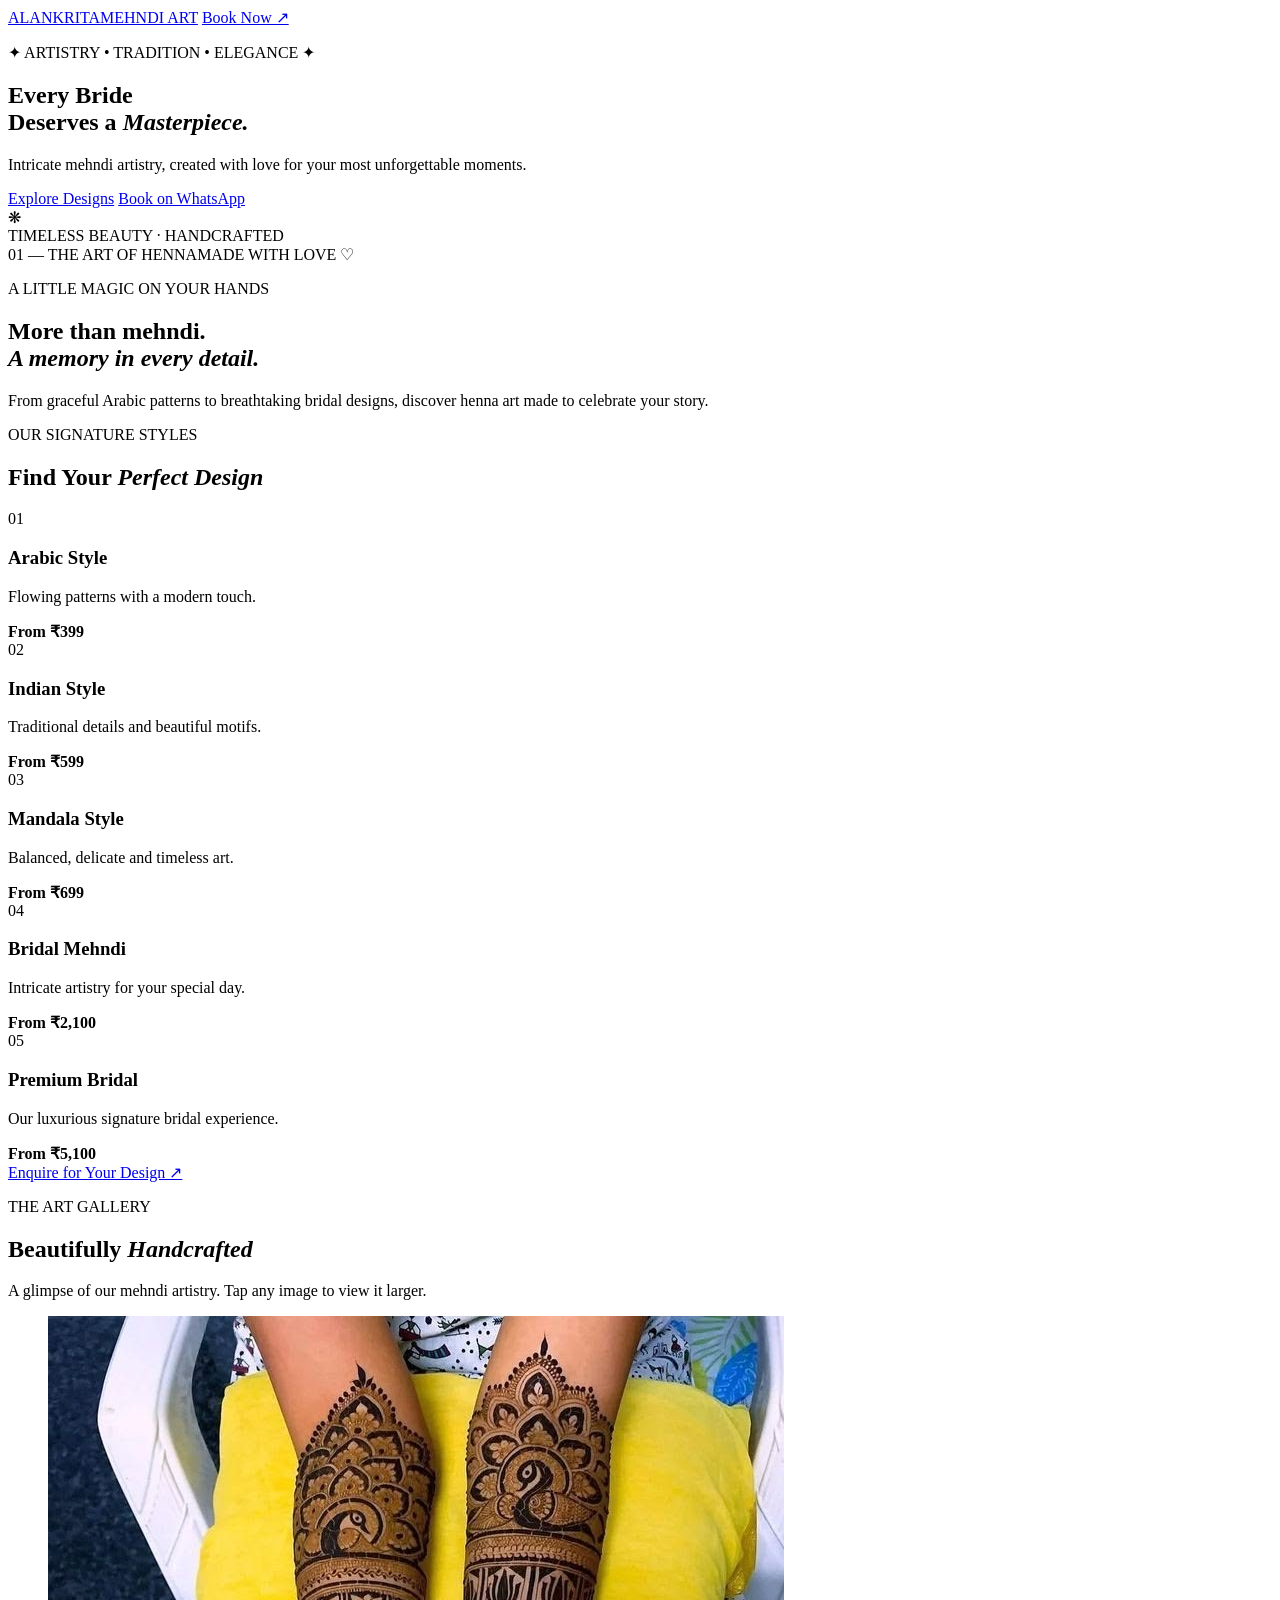
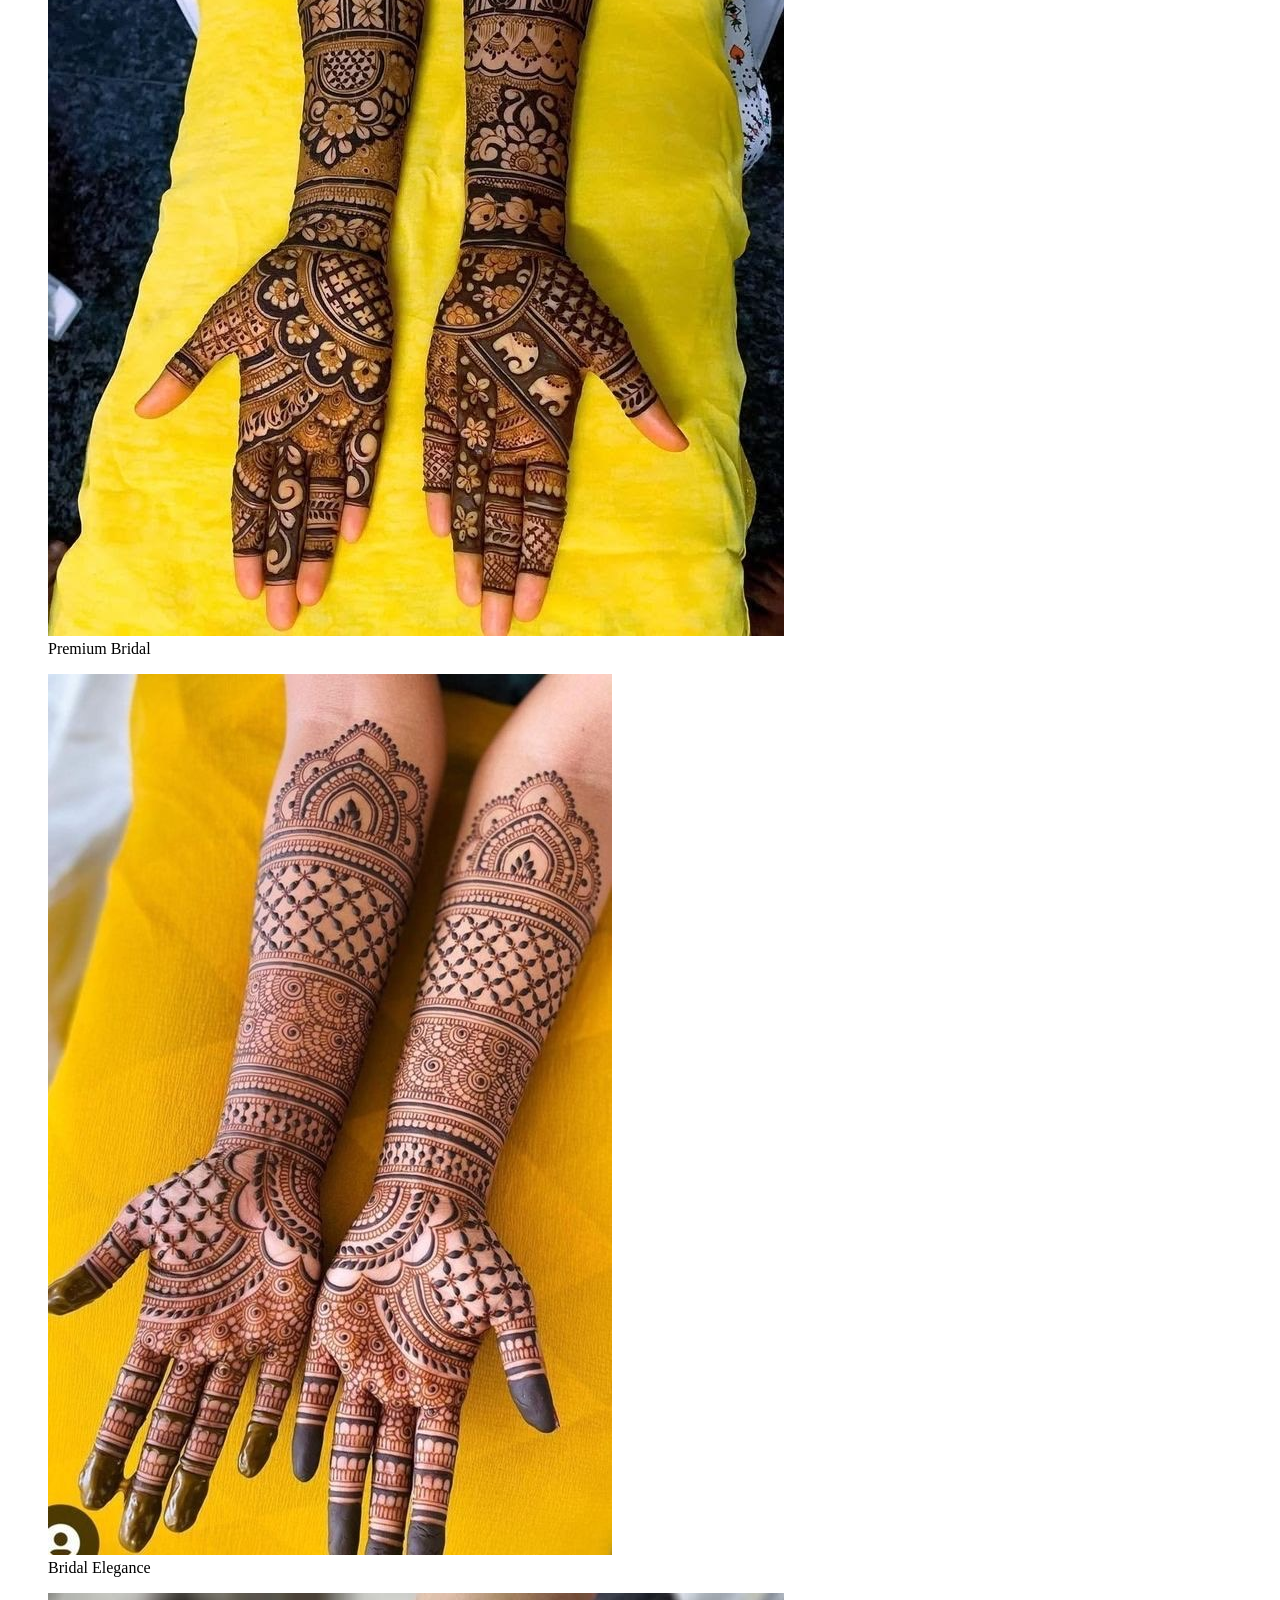
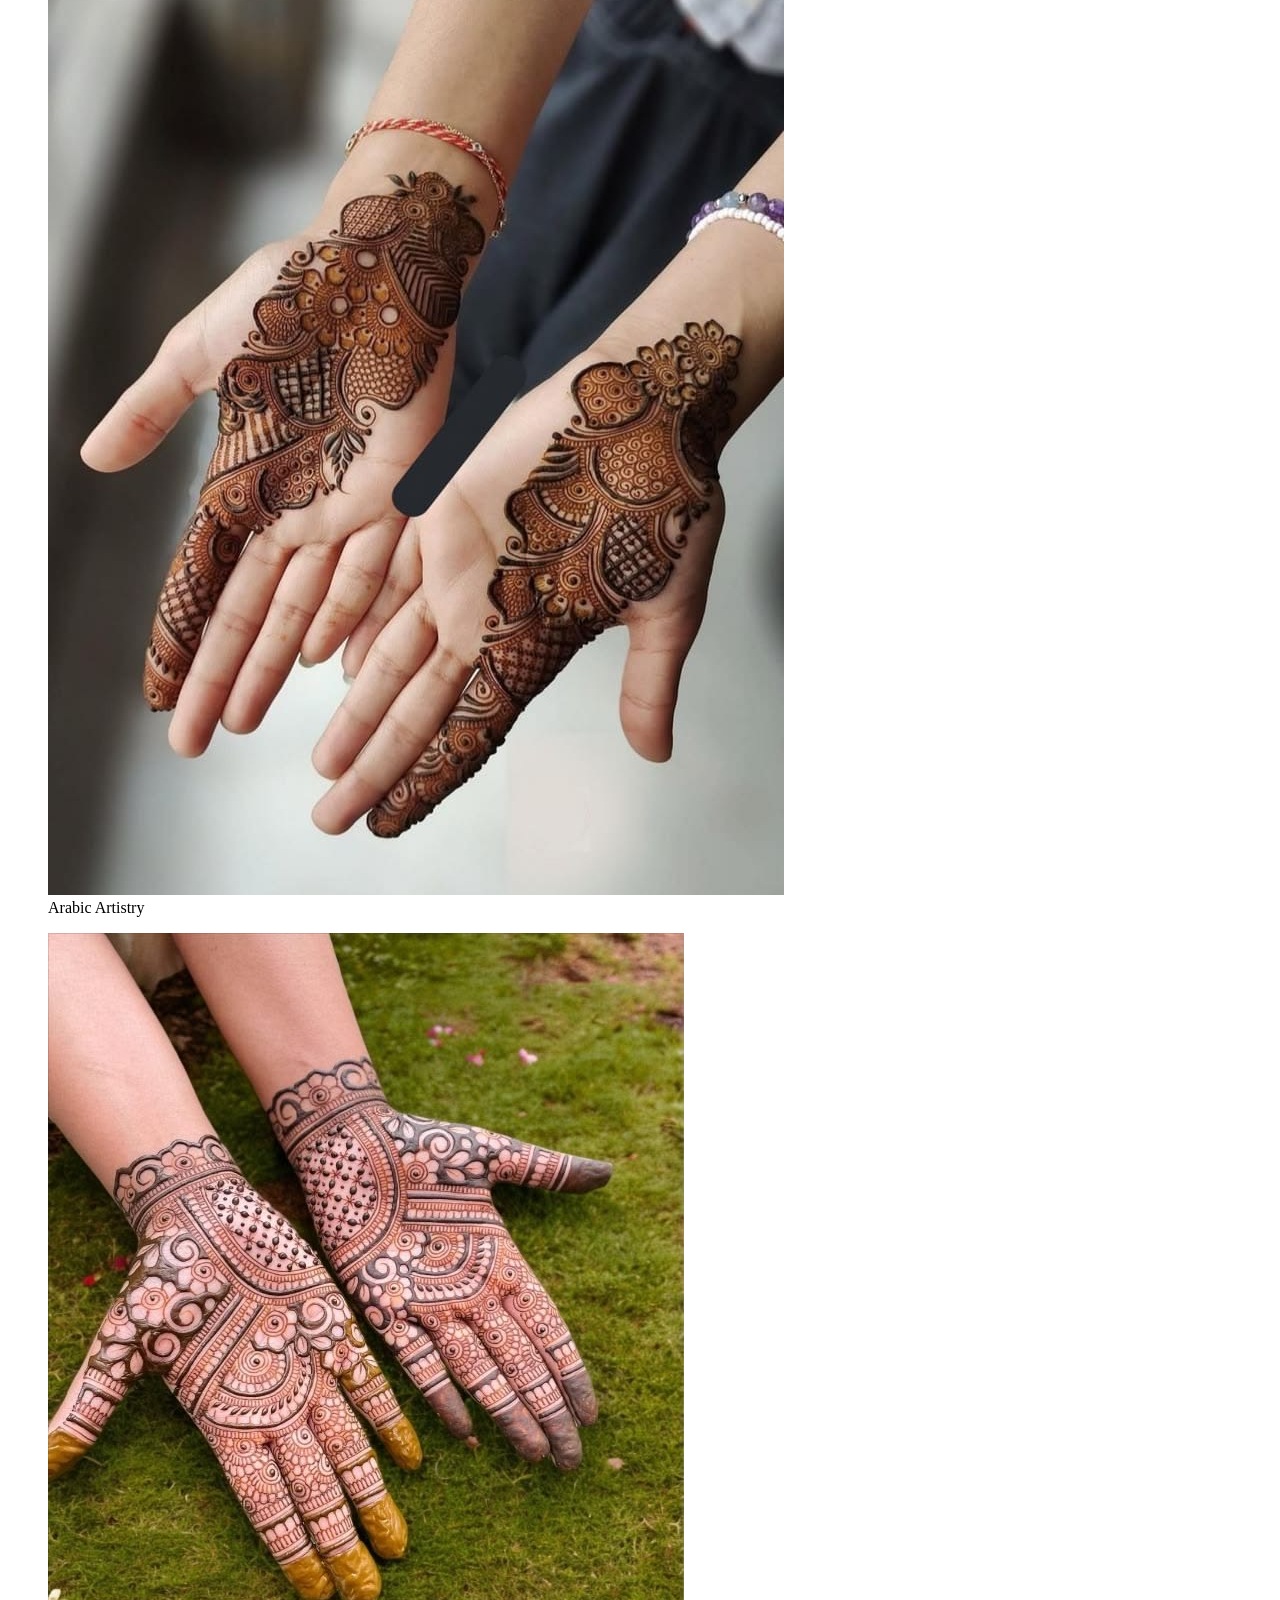
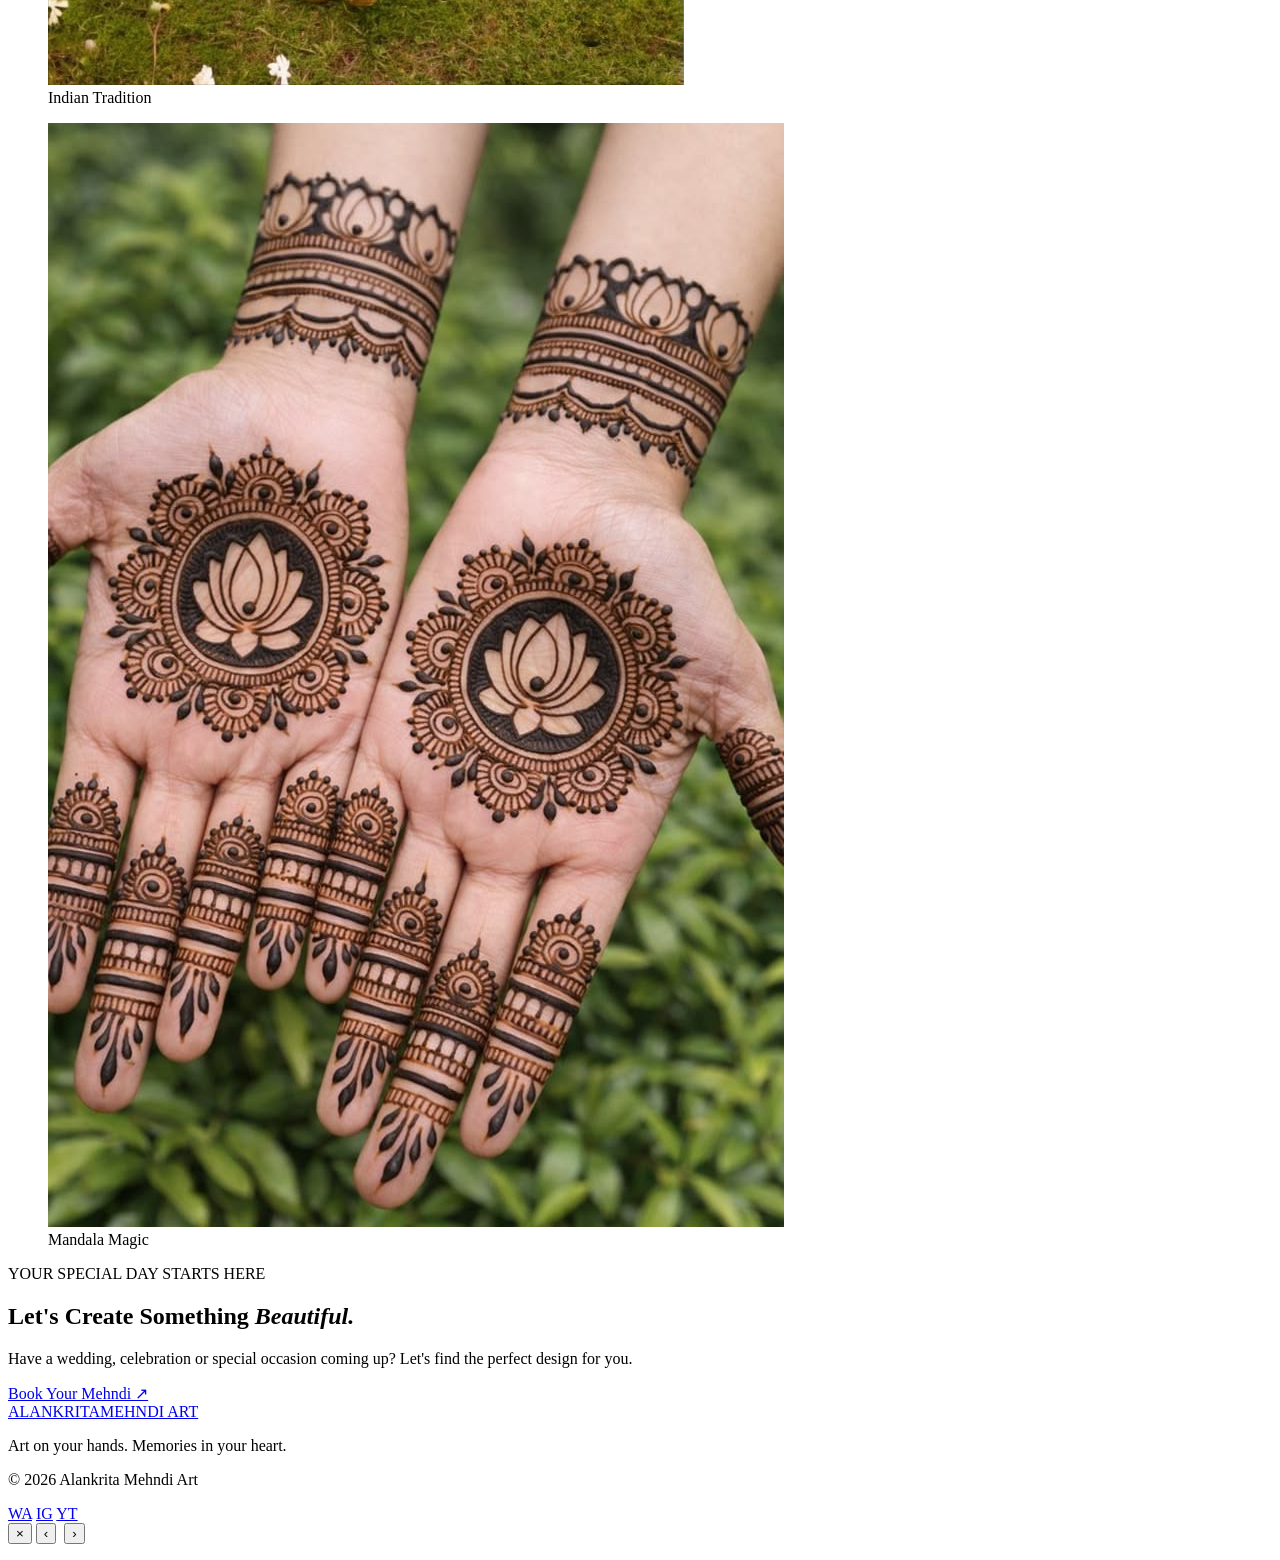
==== index.html @ e6c017ef "Update index.html" ====
<!DOCTYPE html>
<html lang="en">
<head>
  <meta charset="UTF-8">
  <meta name="viewport" content="width=device-width, initial-scale=1.0">
  <meta name="theme-color" content="#350b19">
  <meta name="description" content="Alankrita Mehndi Art — luxury bridal mehndi, Arabic designs and elegant henna artistry.">
  <title>Alankrita Mehndi Art | Luxury Henna</title>
  <link rel="stylesheet" href="style.css">
</head>
<body>
  <header class="navbar">
    <a class="brand" href="#home">ALANKRITA<span>MEHNDI ART</span></a>
    <a class="nav-book" href="https://wa.me/919129824138">Book Now ↗</a>
  </header>

  <main>
    <section class="hero" id="home">
      <div class="hero-glow"></div>
      <p class="eyebrow">✦ ARTISTRY • TRADITION • ELEGANCE ✦</p>
      <h1>Every Bride<br>Deserves a <em>Masterpiece.</em></h1>
      <p class="hero-copy">Intricate mehndi artistry, created with love for your most unforgettable moments.</p>
      <div class="hero-actions">
        <a class="button button-gold" href="#gallery">Explore Designs</a>
        <a class="button button-outline" href="https://wa.me/919129824138">Book on WhatsApp</a>
      </div>
      <div class="hero-art">
        <div class="art-orbit orbit-one"></div>
        <div class="art-orbit orbit-two"></div>
        <div class="art-center">❋</div>
        <span class="art-caption">TIMELESS BEAUTY · HANDCRAFTED</span>
      </div>
      <div class="hero-bottom"><span>01 — THE ART OF HENNA</span><span>MADE WITH LOVE ♡</span></div>
    </section>

    <section class="intro section">
      <p class="eyebrow">A LITTLE MAGIC ON YOUR HANDS</p>
      <h2>More than mehndi.<br><em>A memory in every detail.</em></h2>
      <p>From graceful Arabic patterns to breathtaking bridal designs, discover henna art made to celebrate your story.</p>
    </section>

    <section class="services section" id="services">
      <p class="eyebrow">OUR SIGNATURE STYLES</p>
      <h2>Find Your <em>Perfect Design</em></h2>
      <div class="service-grid">
        <article class="service-card"><span>01</span><h3>Arabic Style</h3><p>Flowing patterns with a modern touch.</p><strong>From ₹399</strong></article>
        <article class="service-card"><span>02</span><h3>Indian Style</h3><p>Traditional details and beautiful motifs.</p><strong>From ₹599</strong></article>
        <article class="service-card"><span>03</span><h3>Mandala Style</h3><p>Balanced, delicate and timeless art.</p><strong>From ₹699</strong></article>
        <article class="service-card"><span>04</span><h3>Bridal Mehndi</h3><p>Intricate artistry for your special day.</p><strong>From ₹2,100</strong></article>
        <article class="service-card featured"><span>05</span><h3>Premium Bridal</h3><p>Our luxurious signature bridal experience.</p><strong>From ₹5,100</strong></article>
      </div>
      <a class="button button-gold" href="https://wa.me/919129824138?text=Hi%20Alankrita%20Mehndi%20Art%2C%20I%20would%20like%20to%20enquire%20about%20your%20designs.">Enquire for Your Design ↗</a>
    </section>

    <section class="gallery-section section" id="gallery">
      <p class="eyebrow">THE ART GALLERY</p>
      <h2>Beautifully <em>Handcrafted</em></h2>
      <p class="section-copy">A glimpse of our mehndi artistry. Tap any image to view it larger.</p>
      <div class="gallery-grid">
        <figure class="gallery-tile"><img src="Premium.bridal.style.JPG" alt="Premium bridal mehndi design" loading="lazy"><figcaption>Premium Bridal</figcaption></figure>
        <figure class="gallery-tile"><img src="Bridal.style.JPG" alt="Bridal mehndi design" loading="lazy"><figcaption>Bridal Elegance</figcaption></figure>
        <figure class="gallery-tile"><img src="Arabic.style.JPG" alt="Arabic mehndi design" loading="lazy"><figcaption>Arabic Artistry</figcaption></figure>
        <figure class="gallery-tile"><img src="Indian.style.JPG" alt="Indian mehndi design" loading="lazy"><figcaption>Indian Tradition</figcaption></figure>
        <figure class="gallery-tile"><img src="Mandala.style.JPG" alt="Mandala mehndi design" loading="lazy"><figcaption>Mandala Magic</figcaption></figure>
      </div>
    </section>

    <section class="booking section">
      <p class="eyebrow">YOUR SPECIAL DAY STARTS HERE</p>
      <h2>Let's Create Something <em>Beautiful.</em></h2>
      <p>Have a wedding, celebration or special occasion coming up? Let's find the perfect design for you.</p>
      <a class="button button-gold" href="https://wa.me/919129824138?text=Hi%2C%20I%20want%20to%20book%20mehndi%20art.">Book Your Mehndi ↗</a>
    </section>
  </main>

  <footer class="footer">
    <a class="brand" href="#home">ALANKRITA<span>MEHNDI ART</span></a>
    <p>Art on your hands. Memories in your heart.</p>
    <p>© 2026 Alankrita Mehndi Art</p>
  </footer>

  <nav class="floating-social" aria-label="Social links">
    <a class="social whatsapp" href="https://wa.me/919129824138" aria-label="WhatsApp">WA</a>
    <a class="social instagram" href="https://www.instagram.com/balaji_mehandi_art_banglore/" target="_blank" rel="noopener" aria-label="Instagram">IG</a>
    <a class="social youtube" href="https://www.youtube.com/" target="_blank" rel="noopener" aria-label="YouTube">YT</a>
  </nav>

  <div class="lightbox" id="lightbox" aria-label="Photo viewer" aria-hidden="true">
    <button class="lightbox-close" type="button" aria-label="Close">×</button>
    <button class="lightbox-prev" type="button" aria-label="Previous photo">‹</button>
    <img src="" alt="" id="lightbox-image">
    <button class="lightbox-next" type="button" aria-label="Next photo">›</button>
    <p id="lightbox-caption"></p>
  </div>

  <script>
    const tiles = [...document.querySelectorAll('.gallery-tile')];
    const lightbox = document.getElementById('lightbox');
    const largeImage = document.getElementById('lightbox-image');
    const caption = document.getElementById('lightbox-caption');
    let current = 0;

    function showPhoto(index) {
      current = (index + tiles.length) % tiles.length;
      const image = tiles[current].querySelector('img');
      largeImage.src = image.src;
      largeImage.alt = image.alt;
      caption.textContent = tiles[current].querySelector('figcaption').textContent;
    }

    function openPhoto(index) {
      showPhoto(index);
      lightbox.classList.add('open');
      lightbox.setAttribute('aria-hidden', 'false');
      document.body.classList.add('lightbox-open');
    }

    function closePhoto() {
      lightbox.classList.remove('open');
      lightbox.setAttribute('aria-hidden', 'true');
      document.body.classList.remove('lightbox-open');
    }

    tiles.forEach((tile, index) => {
      tile.addEventListener('click', () => openPhoto(index));
    });

    document.querySelector('.lightbox-close').addEventListener('click', closePhoto);
    document.querySelector('.lightbox-prev').addEventListener('click', () => showPhoto(current - 1));
    document.querySelector('.lightbox-next').addEventListener('click', () => showPhoto(current + 1));

    lightbox.addEventListener('click', event => {
      if (event.target === lightbox) closePhoto();
    });

    document.addEventListener('keydown', event => {
      if (!lightbox.classList.contains('open')) return;
      if (event.key === 'Escape') closePhoto();
      if (event.key === 'ArrowRight') showPhoto(current + 1);
      if (event.key === 'ArrowLeft') showPhoto(current - 1);
    });

    const revealObserver = new IntersectionObserver(entries => {
      entries.forEach(entry => {
        if (entry.isIntersecting) {
          entry.target.classList.add('revealed');
          revealObserver.unobserve(entry.target);
        }
      });
    }, { threshold: 0.12 });

    document.querySelectorAll('.service-card, .gallery-tile, .intro, .booking').forEach(element => {
      element.classList.add('reveal');
      revealObserver.observe(element);
    });
  </script>
</body>
</html>
---- style.css ----
/* Smooth section reveals */
.reveal-ready {
  opacity: 0;
  transform: translateY(22px);
  transition: opacity .7s ease, transform .7s ease;
}
.reveal-ready.revealed {
  opacity: 1;
  transform: translateY(0);
}

/* Pause photo movement when touched */
.gallery-tile.is-paused img {
  animation-play-state: paused;
}

/* Keep gallery and modal interactions comfortable on phones */
.gallery-tile:focus-visible,
.button:focus-visible,
.float-button:focus-visible {
  outline: 2px solid var(--gold);
  outline-offset: 4px;
}

@media (max-width: 700px) {
  .lightbox-prev { left: 2px; }
  .lightbox-next { right: 2px; }
  .lightbox img { max-width: 82vw; }
}
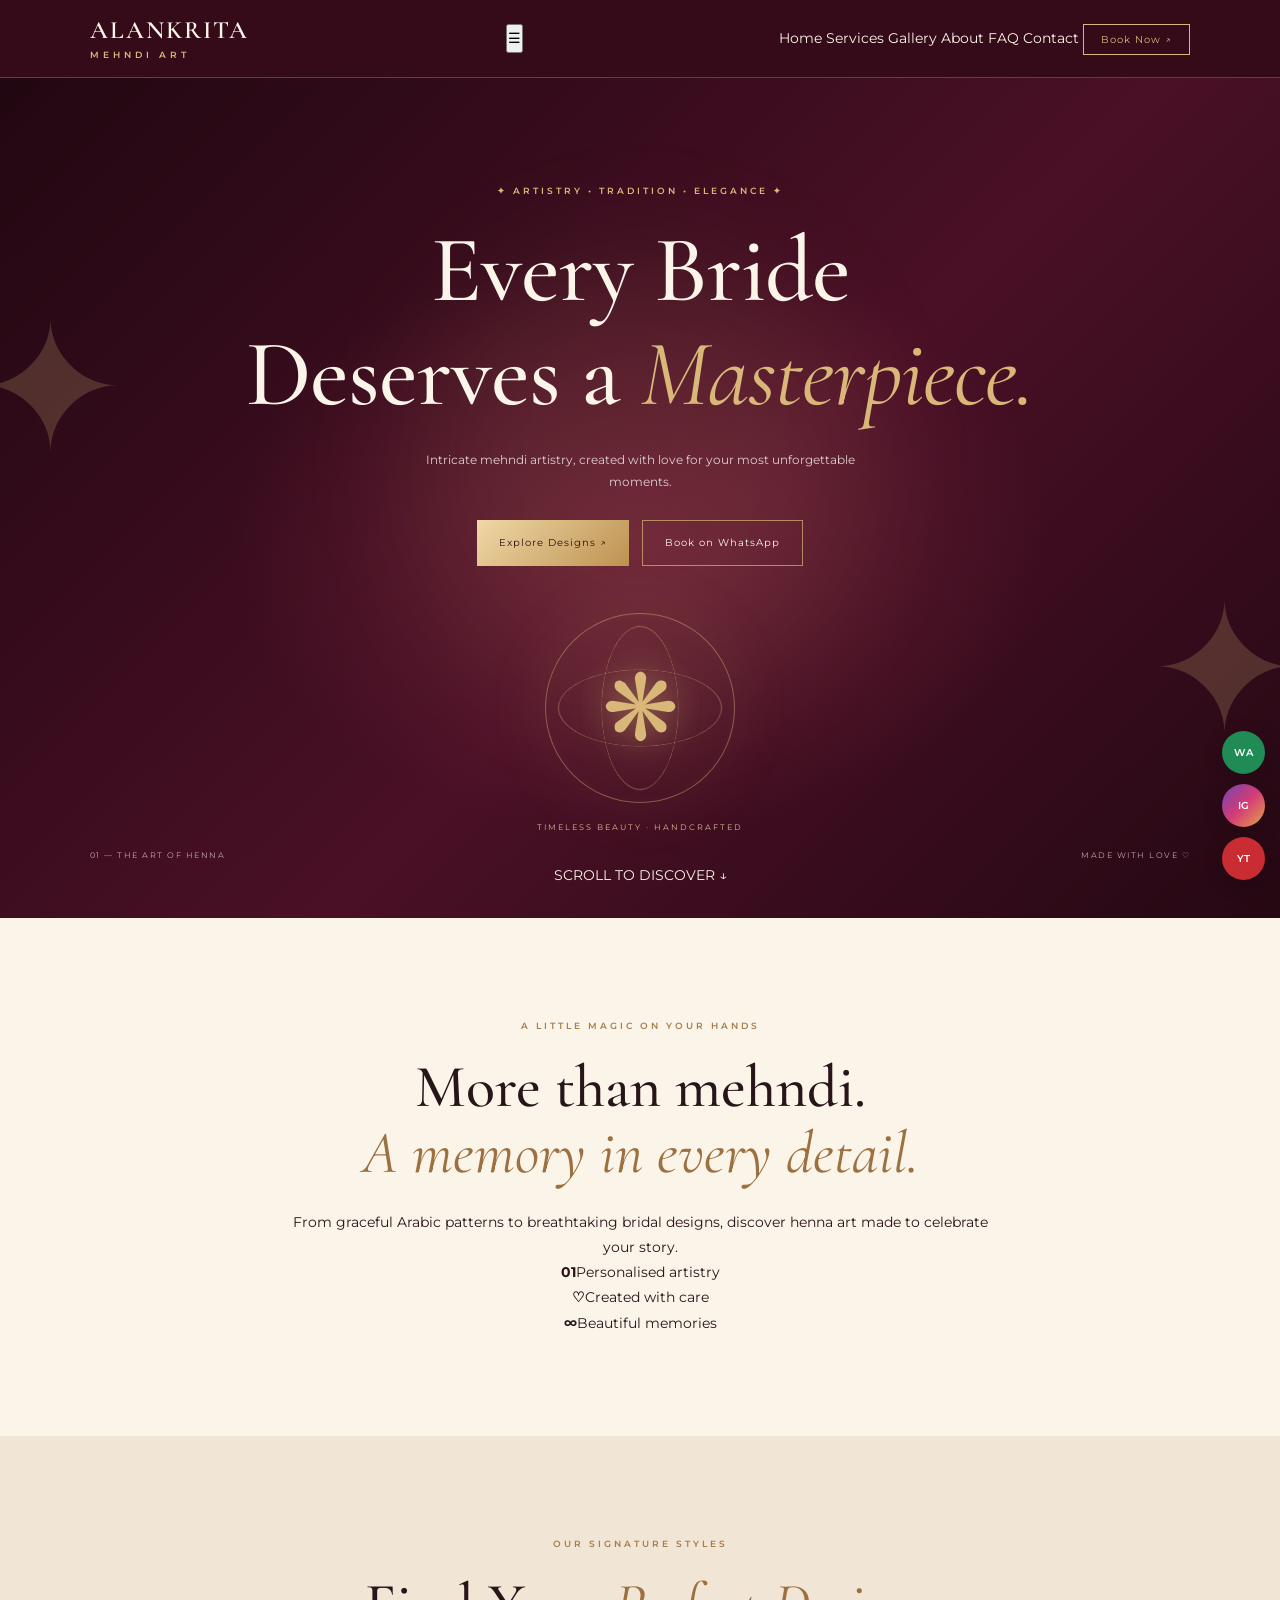
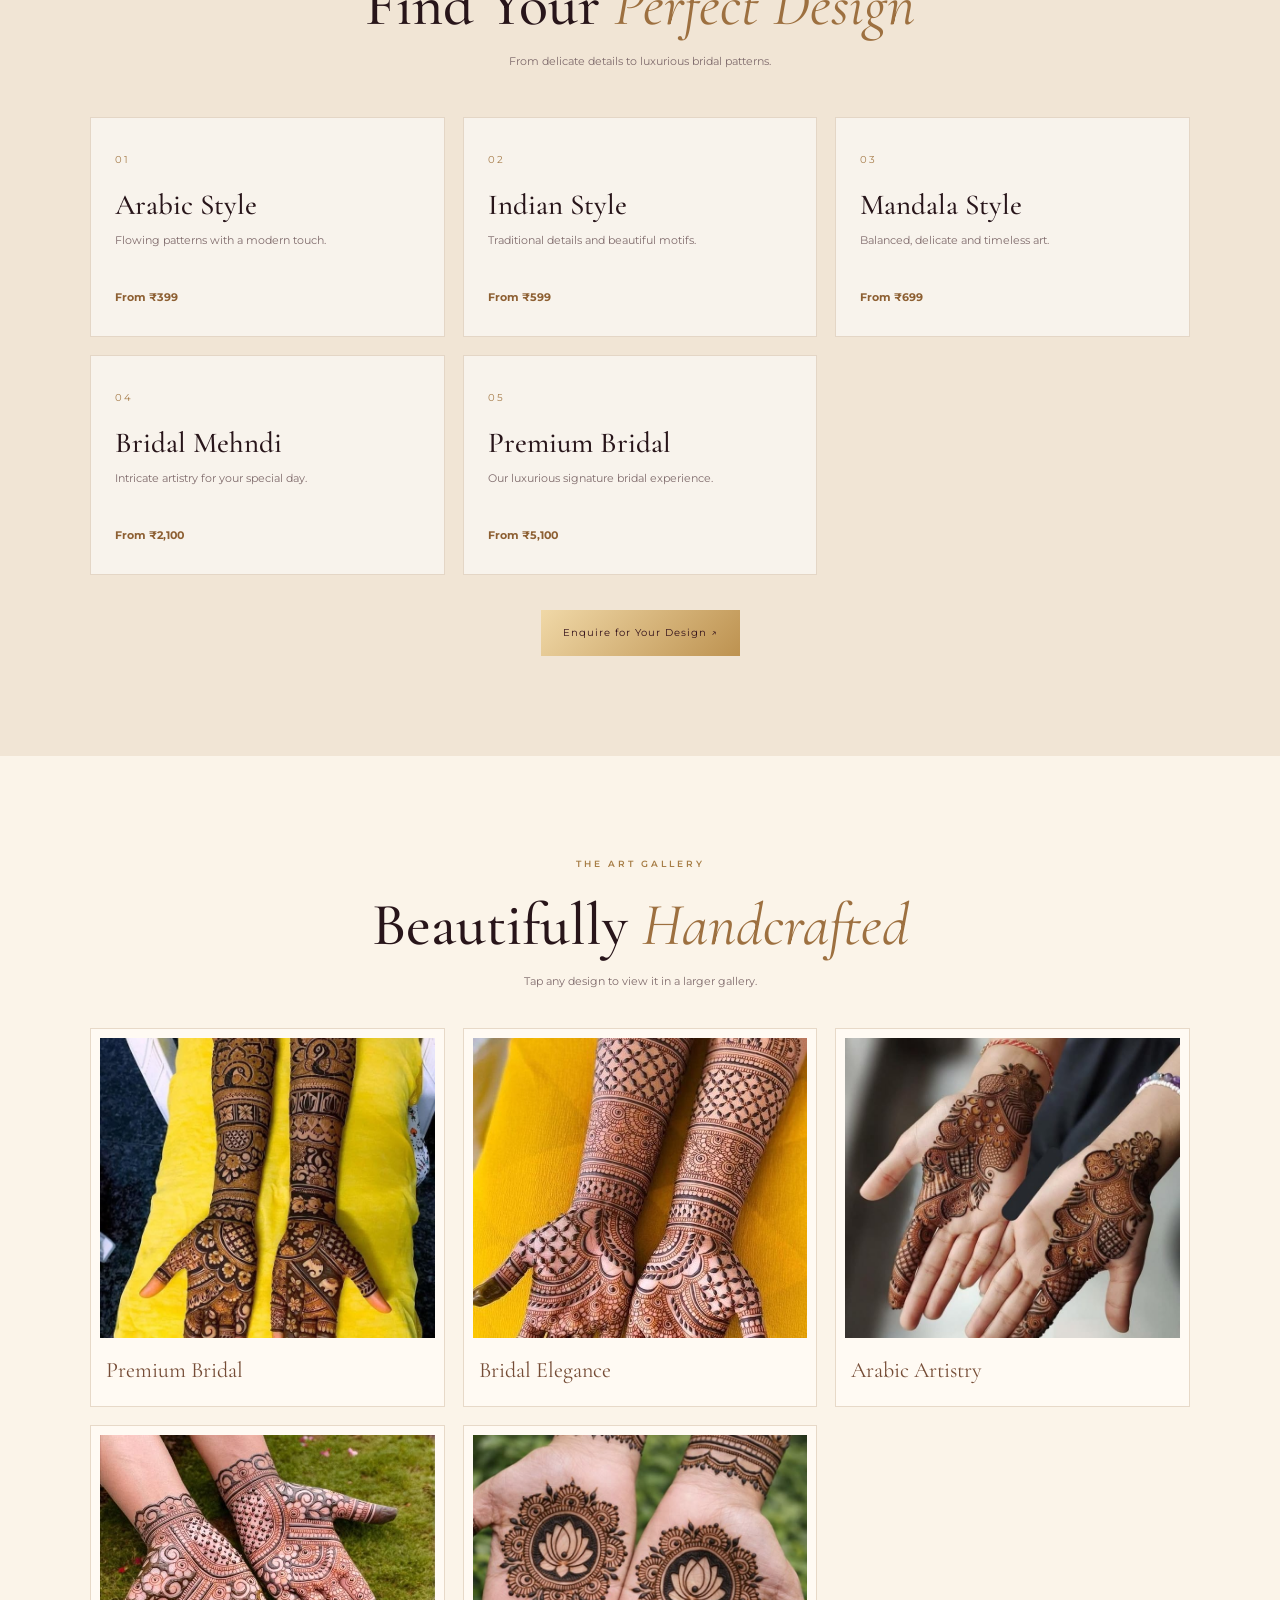
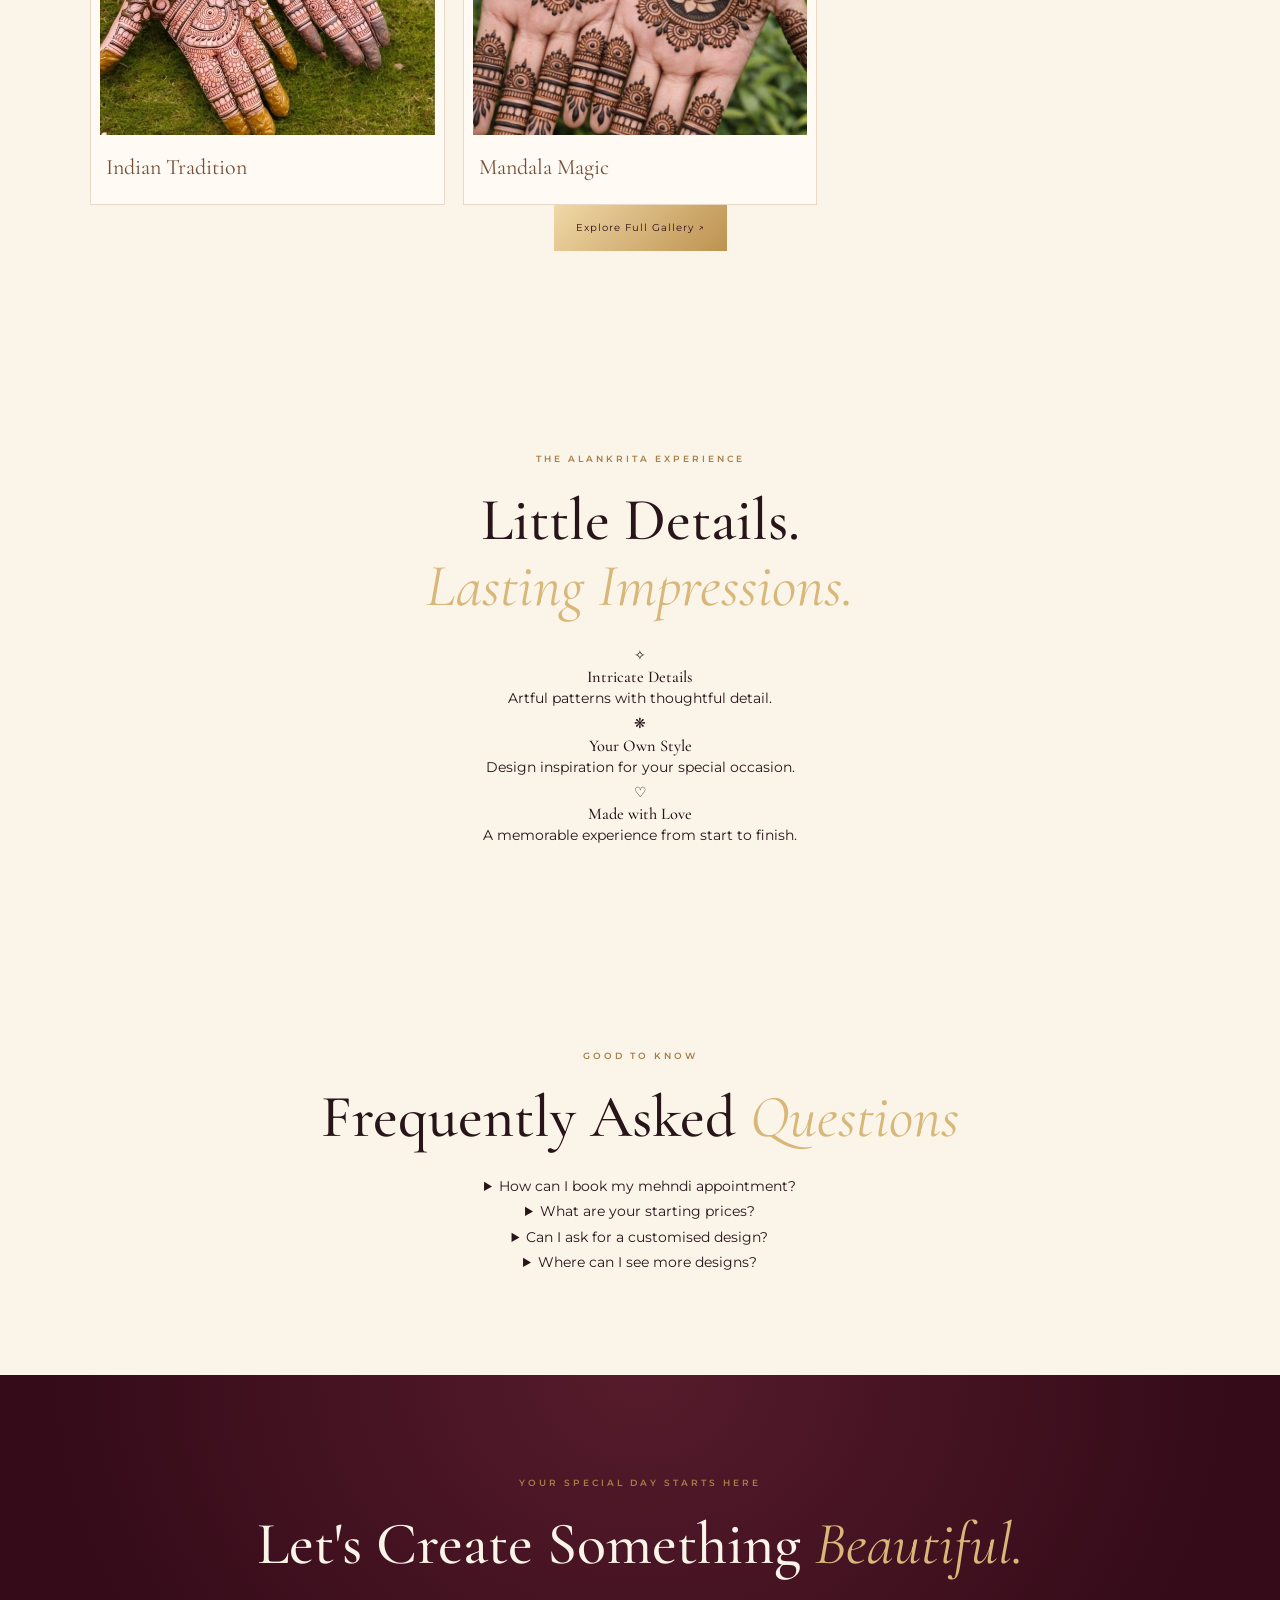
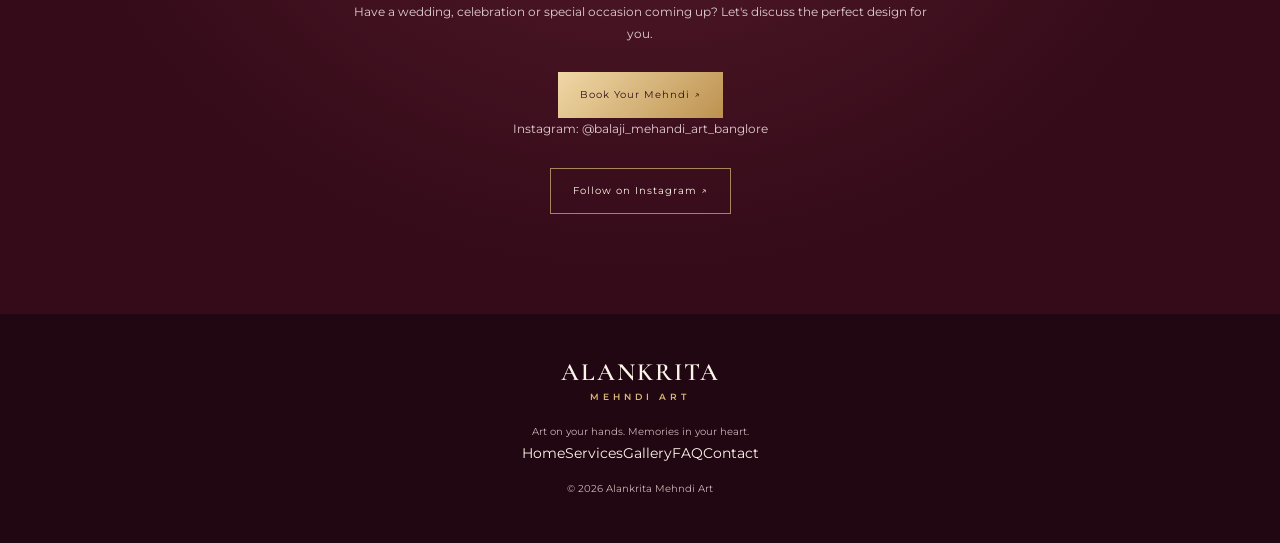
==== commit 358033b4: "Update index.html" ====
--- a/index.html
+++ b/index.html
@@ -5,155 +5,210 @@
   <meta charset="UTF-8">
   <meta name="viewport" content="width=device-width, initial-scale=1.0">
   <meta name="theme-color" content="#350b19">
-  <meta name="description" content="Alankrita Mehndi Art — luxury bridal mehndi, Arabic designs and elegant henna artistry.">
-  <title>Alankrita Mehndi Art | Luxury Henna</title>
+  <meta name="description" content="Luxury bridal mehndi, Arabic henna and beautiful mehndi artistry by Alankrita Mehndi Art.">
+  <title>Alankrita Mehndi Art | Luxury Mehndi</title>
   <link rel="stylesheet" href="style.css">
 </head>
 <body>
-  <header class="navbar">
-    <a class="brand" href="#home">ALANKRITA<span>MEHNDI ART</span></a>
+
+<header class="navbar">
+  <a class="brand" href="#home">ALANKRITA<span>MEHNDI ART</span></a>
+  <button class="menu-toggle" id="menuToggle" aria-label="Open navigation" aria-expanded="false">☰</button>
+  <nav class="main-nav" id="mainNav">
+    <a href="#home">Home</a>
+    <a href="#services">Services</a>
+    <a href="#gallery">Gallery</a>
+    <a href="#about">About</a>
+    <a href="#faq">FAQ</a>
+    <a href="#contact">Contact</a>
     <a class="nav-book" href="https://wa.me/919129824138">Book Now ↗</a>
-  </header>
-
-  <main>
-    <section class="hero" id="home">
-      <div class="hero-glow"></div>
-      <p class="eyebrow">✦ ARTISTRY • TRADITION • ELEGANCE ✦</p>
-      <h1>Every Bride<br>Deserves a <em>Masterpiece.</em></h1>
-      <p class="hero-copy">Intricate mehndi artistry, created with love for your most unforgettable moments.</p>
-      <div class="hero-actions">
-        <a class="button button-gold" href="#gallery">Explore Designs</a>
-        <a class="button button-outline" href="https://wa.me/919129824138">Book on WhatsApp</a>
-      </div>
-      <div class="hero-art">
-        <div class="art-orbit orbit-one"></div>
-        <div class="art-orbit orbit-two"></div>
-        <div class="art-center">❋</div>
-        <span class="art-caption">TIMELESS BEAUTY · HANDCRAFTED</span>
-      </div>
-      <div class="hero-bottom"><span>01 — THE ART OF HENNA</span><span>MADE WITH LOVE ♡</span></div>
-    </section>
-
-    <section class="intro section">
-      <p class="eyebrow">A LITTLE MAGIC ON YOUR HANDS</p>
-      <h2>More than mehndi.<br><em>A memory in every detail.</em></h2>
-      <p>From graceful Arabic patterns to breathtaking bridal designs, discover henna art made to celebrate your story.</p>
-    </section>
-
-    <section class="services section" id="services">
-      <p class="eyebrow">OUR SIGNATURE STYLES</p>
-      <h2>Find Your <em>Perfect Design</em></h2>
-      <div class="service-grid">
-        <article class="service-card"><span>01</span><h3>Arabic Style</h3><p>Flowing patterns with a modern touch.</p><strong>From ₹399</strong></article>
-        <article class="service-card"><span>02</span><h3>Indian Style</h3><p>Traditional details and beautiful motifs.</p><strong>From ₹599</strong></article>
-        <article class="service-card"><span>03</span><h3>Mandala Style</h3><p>Balanced, delicate and timeless art.</p><strong>From ₹699</strong></article>
-        <article class="service-card"><span>04</span><h3>Bridal Mehndi</h3><p>Intricate artistry for your special day.</p><strong>From ₹2,100</strong></article>
-        <article class="service-card featured"><span>05</span><h3>Premium Bridal</h3><p>Our luxurious signature bridal experience.</p><strong>From ₹5,100</strong></article>
-      </div>
-      <a class="button button-gold" href="https://wa.me/919129824138?text=Hi%20Alankrita%20Mehndi%20Art%2C%20I%20would%20like%20to%20enquire%20about%20your%20designs.">Enquire for Your Design ↗</a>
-    </section>
-
-    <section class="gallery-section section" id="gallery">
-      <p class="eyebrow">THE ART GALLERY</p>
-      <h2>Beautifully <em>Handcrafted</em></h2>
-      <p class="section-copy">A glimpse of our mehndi artistry. Tap any image to view it larger.</p>
-      <div class="gallery-grid">
-        <figure class="gallery-tile"><img src="Premium.bridal.style.JPG" alt="Premium bridal mehndi design" loading="lazy"><figcaption>Premium Bridal</figcaption></figure>
-        <figure class="gallery-tile"><img src="Bridal.style.JPG" alt="Bridal mehndi design" loading="lazy"><figcaption>Bridal Elegance</figcaption></figure>
-        <figure class="gallery-tile"><img src="Arabic.style.JPG" alt="Arabic mehndi design" loading="lazy"><figcaption>Arabic Artistry</figcaption></figure>
-        <figure class="gallery-tile"><img src="Indian.style.JPG" alt="Indian mehndi design" loading="lazy"><figcaption>Indian Tradition</figcaption></figure>
-        <figure class="gallery-tile"><img src="Mandala.style.JPG" alt="Mandala mehndi design" loading="lazy"><figcaption>Mandala Magic</figcaption></figure>
-      </div>
-    </section>
-
-    <section class="booking section">
-      <p class="eyebrow">YOUR SPECIAL DAY STARTS HERE</p>
-      <h2>Let's Create Something <em>Beautiful.</em></h2>
-      <p>Have a wedding, celebration or special occasion coming up? Let's find the perfect design for you.</p>
-      <a class="button button-gold" href="https://wa.me/919129824138?text=Hi%2C%20I%20want%20to%20book%20mehndi%20art.">Book Your Mehndi ↗</a>
-    </section>
-  </main>
-
-  <footer class="footer">
-    <a class="brand" href="#home">ALANKRITA<span>MEHNDI ART</span></a>
-    <p>Art on your hands. Memories in your heart.</p>
-    <p>© 2026 Alankrita Mehndi Art</p>
-  </footer>
-
-  <nav class="floating-social" aria-label="Social links">
-    <a class="social whatsapp" href="https://wa.me/919129824138" aria-label="WhatsApp">WA</a>
-    <a class="social instagram" href="https://www.instagram.com/balaji_mehandi_art_banglore/" target="_blank" rel="noopener" aria-label="Instagram">IG</a>
-    <a class="social youtube" href="https://www.youtube.com/" target="_blank" rel="noopener" aria-label="YouTube">YT</a>
   </nav>
-
-  <div class="lightbox" id="lightbox" aria-label="Photo viewer" aria-hidden="true">
-    <button class="lightbox-close" type="button" aria-label="Close">×</button>
-    <button class="lightbox-prev" type="button" aria-label="Previous photo">‹</button>
-    <img src="" alt="" id="lightbox-image">
-    <button class="lightbox-next" type="button" aria-label="Next photo">›</button>
-    <p id="lightbox-caption"></p>
-  </div>
-
-  <script>
-    const tiles = [...document.querySelectorAll('.gallery-tile')];
-    const lightbox = document.getElementById('lightbox');
-    const largeImage = document.getElementById('lightbox-image');
-    const caption = document.getElementById('lightbox-caption');
-    let current = 0;
-
-    function showPhoto(index) {
-      current = (index + tiles.length) % tiles.length;
-      const image = tiles[current].querySelector('img');
-      largeImage.src = image.src;
-      largeImage.alt = image.alt;
-      caption.textContent = tiles[current].querySelector('figcaption').textContent;
-    }
-
-    function openPhoto(index) {
-      showPhoto(index);
-      lightbox.classList.add('open');
-      lightbox.setAttribute('aria-hidden', 'false');
-      document.body.classList.add('lightbox-open');
-    }
-
-    function closePhoto() {
-      lightbox.classList.remove('open');
-      lightbox.setAttribute('aria-hidden', 'true');
-      document.body.classList.remove('lightbox-open');
-    }
-
-    tiles.forEach((tile, index) => {
-      tile.addEventListener('click', () => openPhoto(index));
+</header>
+
+<main>
+<section class="hero" id="home">
+  <div class="hero-glow"></div>
+  <p class="eyebrow hero-reveal">✦ ARTISTRY • TRADITION • ELEGANCE ✦</p>
+  <h1 class="hero-reveal">Every Bride<br>Deserves a <em>Masterpiece.</em></h1>
+  <p class="hero-copy hero-reveal">Intricate mehndi artistry, created with love for your most unforgettable moments.</p>
+  <div class="hero-actions hero-reveal">
+    <a class="button button-gold" href="#gallery">Explore Designs ↗</a>
+    <a class="button button-outline" href="https://wa.me/919129824138">Book on WhatsApp</a>
+  </div>
+
+  <div class="hero-art" aria-label="Decorative golden mandala">
+    <div class="art-orbit orbit-one"></div>
+    <div class="art-orbit orbit-two"></div>
+    <div class="art-center">❋</div>
+    <span class="art-caption">TIMELESS BEAUTY · HANDCRAFTED</span>
+  </div>
+  <div class="hero-bottom"><span>01 — THE ART OF HENNA</span><span>MADE WITH LOVE ♡</span></div>
+  <a class="scroll-cue" href="#services">SCROLL TO DISCOVER <span>↓</span></a>
+</section>
+
+<section class="intro section" id="about">
+  <p class="eyebrow">A LITTLE MAGIC ON YOUR HANDS</p>
+  <h2>More than mehndi.<br><em>A memory in every detail.</em></h2>
+  <p>From graceful Arabic patterns to breathtaking bridal designs, discover henna art made to celebrate your story.</p>
+  <div class="stats">
+    <div><strong>01</strong><span>Personalised artistry</span></div>
+    <div><strong>♡</strong><span>Created with care</span></div>
+    <div><strong>∞</strong><span>Beautiful memories</span></div>
+  </div>
+</section>
+
+<section class="services section" id="services">
+  <p class="eyebrow">OUR SIGNATURE STYLES</p>
+  <h2>Find Your <em>Perfect Design</em></h2>
+  <p class="section-copy">From delicate details to luxurious bridal patterns.</p>
+  <div class="service-grid">
+    <article class="service-card"><span>01</span><h3>Arabic Style</h3><p>Flowing patterns with a modern touch.</p><strong>From ₹399</strong></article>
+    <article class="service-card"><span>02</span><h3>Indian Style</h3><p>Traditional details and beautiful motifs.</p><strong>From ₹599</strong></article>
+    <article class="service-card"><span>03</span><h3>Mandala Style</h3><p>Balanced, delicate and timeless art.</p><strong>From ₹699</strong></article>
+    <article class="service-card"><span>04</span><h3>Bridal Mehndi</h3><p>Intricate artistry for your special day.</p><strong>From ₹2,100</strong></article>
+    <article class="service-card"><span>05</span><h3>Premium Bridal</h3><p>Our luxurious signature bridal experience.</p><strong>From ₹5,100</strong></article>
+  </div>
+  <a class="button button-gold" href="https://wa.me/919129824138?text=Hi%2C%20I%20would%20like%20to%20enquire%20about%20mehndi%20designs.">Enquire for Your Design ↗</a>
+</section>
+
+<section class="gallery-section section" id="gallery">
+  <p class="eyebrow">THE ART GALLERY</p>
+  <h2>Beautifully <em>Handcrafted</em></h2>
+  <p class="section-copy">Tap any design to view it in a larger gallery.</p>
+  <div class="gallery-grid">
+    <figure class="gallery-tile"><img src="Premium.bridal.style.JPG" alt="Premium bridal mehndi design" loading="lazy"><figcaption>Premium Bridal</figcaption></figure>
+    <figure class="gallery-tile"><img src="Bridal.style.JPG" alt="Bridal mehndi design" loading="lazy"><figcaption>Bridal Elegance</figcaption></figure>
+    <figure class="gallery-tile"><img src="Arabic.style.JPG" alt="Arabic mehndi design" loading="lazy"><figcaption>Arabic Artistry</figcaption></figure>
+    <figure class="gallery-tile"><img src="Indian.style.JPG" alt="Indian mehndi design" loading="lazy"><figcaption>Indian Tradition</figcaption></figure>
+    <figure class="gallery-tile"><img src="Mandala.style.JPG" alt="Mandala mehndi design" loading="lazy"><figcaption>Mandala Magic</figcaption></figure>
+  </div>
+  <a class="button button-gold gallery-more" href="gallery.html">Explore Full Gallery ↗</a>
+</section>
+
+<section class="experience section">
+  <p class="eyebrow">THE ALANKRITA EXPERIENCE</p>
+  <h2>Little Details.<br><em>Lasting Impressions.</em></h2>
+  <div class="experience-grid">
+    <div class="experience-item"><span>✧</span><h3>Intricate Details</h3><p>Artful patterns with thoughtful detail.</p></div>
+    <div class="experience-item"><span>❋</span><h3>Your Own Style</h3><p>Design inspiration for your special occasion.</p></div>
+    <div class="experience-item"><span>♡</span><h3>Made with Love</h3><p>A memorable experience from start to finish.</p></div>
+  </div>
+</section>
+
+<section class="faq section" id="faq">
+  <p class="eyebrow">GOOD TO KNOW</p>
+  <h2>Frequently Asked <em>Questions</em></h2>
+  <details><summary>How can I book my mehndi appointment?</summary><p>Tap any Book Now or WhatsApp button to message us about your date and design.</p></details>
+  <details><summary>What are your starting prices?</summary><p>Arabic designs start at ₹399, Indian designs at ₹599, Mandala at ₹699, Bridal at ₹2,100 and Premium Bridal at ₹5,100.</p></details>
+  <details><summary>Can I ask for a customised design?</summary><p>Yes! Message us on WhatsApp to discuss your preferred style and occasion.</p></details>
+  <details><summary>Where can I see more designs?</summary><p>Visit our gallery and Instagram page for mehndi inspiration and new creations.</p></details>
+</section>
+
+<section class="booking section" id="contact">
+  <p class="eyebrow">YOUR SPECIAL DAY STARTS HERE</p>
+  <h2>Let's Create Something <em>Beautiful.</em></h2>
+  <p>Have a wedding, celebration or special occasion coming up? Let's discuss the perfect design for you.</p>
+  <a class="button button-gold" href="https://wa.me/919129824138?text=Hi%20Alankrita%20Mehndi%20Art%2C%20I%20would%20like%20to%20book%20mehndi.">Book Your Mehndi ↗</a>
+  <p class="contact-note">Instagram: @balaji_mehandi_art_banglore</p>
+  <a class="button button-outline" href="https://www.instagram.com/balaji_mehandi_art_banglore/" target="_blank" rel="noopener">Follow on Instagram ↗</a>
+</section>
+</main>
+
+<footer class="footer">
+  <a class="brand" href="#home">ALANKRITA<span>MEHNDI ART</span></a>
+  <p>Art on your hands. Memories in your heart.</p>
+  <div class="footer-links"><a href="#home">Home</a><a href="#services">Services</a><a href="#gallery">Gallery</a><a href="#faq">FAQ</a><a href="#contact">Contact</a></div>
+  <p>© 2026 Alankrita Mehndi Art</p>
+</footer>
+
+<nav class="floating-social" aria-label="Social links">
+  <a class="social whatsapp" href="https://wa.me/919129824138" aria-label="WhatsApp">WA</a>
+  <a class="social instagram" href="https://www.instagram.com/balaji_mehandi_art_banglore/" target="_blank" rel="noopener" aria-label="Instagram">IG</a>
+  <a class="social youtube" href="youtube.html" aria-label="YouTube">YT</a>
+</nav>
+
+<div class="lightbox" id="lightbox" aria-label="Photo viewer" aria-hidden="true">
+  <button class="lightbox-close" type="button" aria-label="Close">×</button>
+  <button class="lightbox-prev" type="button" aria-label="Previous photo">‹</button>
+  <img src="" alt="" id="lightbox-image">
+  <button class="lightbox-next" type="button" aria-label="Next photo">›</button>
+  <p id="lightbox-caption"></p>
+</div>
+
+<script>
+  const menuToggle = document.getElementById('menuToggle');
+  const mainNav = document.getElementById('mainNav');
+
+  menuToggle.addEventListener('click', () => {
+    const open = mainNav.classList.toggle('nav-open');
+    menuToggle.setAttribute('aria-expanded', open);
+    menuToggle.textContent = open ? '×' : '☰';
+  });
+
+  mainNav.querySelectorAll('a').forEach(link => {
+    link.addEventListener('click', () => {
+      mainNav.classList.remove('nav-open');
+      menuToggle.setAttribute('aria-expanded', 'false');
+      menuToggle.textContent = '☰';
     });
-
-    document.querySelector('.lightbox-close').addEventListener('click', closePhoto);
-    document.querySelector('.lightbox-prev').addEventListener('click', () => showPhoto(current - 1));
-    document.querySelector('.lightbox-next').addEventListener('click', () => showPhoto(current + 1));
-
-    lightbox.addEventListener('click', event => {
-      if (event.target === lightbox) closePhoto();
+  });
+
+  const tiles = [...document.querySelectorAll('.gallery-tile')];
+  const lightbox = document.getElementById('lightbox');
+  const largeImage = document.getElementById('lightbox-image');
+  const caption = document.getElementById('lightbox-caption');
+  let current = 0;
+
+  function showPhoto(index) {
+    current = (index + tiles.length) % tiles.length;
+    const image = tiles[current].querySelector('img');
+    largeImage.src = image.src;
+    largeImage.alt = image.alt;
+    caption.textContent = tiles[current].querySelector('figcaption').textContent;
+  }
+
+  function openPhoto(index) {
+    showPhoto(index);
+    lightbox.classList.add('open');
+    lightbox.setAttribute('aria-hidden', 'false');
+    document.body.classList.add('lightbox-open');
+  }
+
+  function closePhoto() {
+    lightbox.classList.remove('open');
+    lightbox.setAttribute('aria-hidden', 'true');
+    document.body.classList.remove('lightbox-open');
+  }
+
+  tiles.forEach((tile, index) => tile.addEventListener('click', () => openPhoto(index)));
+  document.querySelector('.lightbox-close').addEventListener('click', closePhoto);
+  document.querySelector('.lightbox-prev').addEventListener('click', () => showPhoto(current - 1));
+  document.querySelector('.lightbox-next').addEventListener('click', () => showPhoto(current + 1));
+
+  lightbox.addEventListener('click', event => {
+    if (event.target === lightbox) closePhoto();
+  });
+
+  document.addEventListener('keydown', event => {
+    if (!lightbox.classList.contains('open')) return;
+    if (event.key === 'Escape') closePhoto();
+    if (event.key === 'ArrowRight') showPhoto(current + 1);
+    if (event.key === 'ArrowLeft') showPhoto(current - 1);
+  });
+
+  const observer = new IntersectionObserver(entries => {
+    entries.forEach(entry => {
+      if (entry.isIntersecting) {
+        entry.target.classList.add('revealed');
+        observer.unobserve(entry.target);
+      }
     });
-
-    document.addEventListener('keydown', event => {
-      if (!lightbox.classList.contains('open')) return;
-      if (event.key === 'Escape') closePhoto();
-      if (event.key === 'ArrowRight') showPhoto(current + 1);
-      if (event.key === 'ArrowLeft') showPhoto(current - 1);
-    });
-
-    const revealObserver = new IntersectionObserver(entries => {
-      entries.forEach(entry => {
-        if (entry.isIntersecting) {
-          entry.target.classList.add('revealed');
-          revealObserver.unobserve(entry.target);
-        }
-      });
-    }, { threshold: 0.12 });
-
-    document.querySelectorAll('.service-card, .gallery-tile, .intro, .booking').forEach(element => {
-      element.classList.add('reveal');
-      revealObserver.observe(element);
-    });
-  </script>
+  }, { threshold: 0.12 });
+
+  document.querySelectorAll('.service-card, .gallery-tile, .intro, .booking, .experience-item, .faq details').forEach(item => {
+    item.classList.add('reveal');
+    observer.observe(item);
+  });
+</script>
 </body>
 </html>
--- a/style.css
+++ b/style.css
@@ -1,30 +1,721 @@
 
-/* Smooth section reveals */
-.reveal-ready {
+@import url('https://fonts.googleapis.com/css2?family=Cormorant+Garamond:wght@400;500;600;700&family=Montserrat:wght@300;400;500;600&display=swap');
+
+:root {
+  --wine: #350b19;
+  --wine-light: #54172b;
+  --gold: #d8b779;
+  --cream: #fbf4e9;
+  --ink: #28151a;
+  --muted: #806c6d;
+}
+
+* {
+  box-sizing: border-box;
+  margin: 0;
+  padding: 0;
+}
+
+html {
+  scroll-behavior: smooth;
+  scroll-padding-top: 80px;
+}
+
+body {
+  background: var(--cream);
+  color: var(--ink);
+  font-family: 'Montserrat', sans-serif;
+  font-size: 14px;
+  line-height: 1.8;
+  overflow-x: hidden;
+}
+
+body.lightbox-open {
+  overflow: hidden;
+}
+
+a {
+  color: inherit;
+  text-decoration: none;
+}
+
+button {
+  font: inherit;
+}
+
+.navbar {
+  min-height: 78px;
+  padding: 15px 7%;
+  background: var(--wine);
+  color: var(--cream);
+  display: flex;
+  justify-content: space-between;
+  align-items: center;
+  position: sticky;
+  top: 0;
+  z-index: 20;
+  border-bottom: 1px solid rgba(216,183,121,.3);
+}
+
+.brand {
+  font-family: 'Cormorant Garamond', serif;
+  font-size: 25px;
+  line-height: 1.1;
+  letter-spacing: 2px;
+  font-weight: 600;
+}
+
+.brand span {
+  display: block;
+  color: var(--gold);
+  font-family: 'Montserrat', sans-serif;
+  font-size: 9px;
+  letter-spacing: 4px;
+  margin-top: 6px;
+}
+
+.nav-book {
+  color: var(--gold);
+  border: 1px solid var(--gold);
+  padding: 8px 17px;
+  font-size: 10px;
+  letter-spacing: 1px;
+  transition: .3s;
+}
+
+.nav-book:hover {
+  background: var(--gold);
+  color: var(--wine);
+}
+
+.hero {
+  min-height: 790px;
+  padding: 105px 7% 30px;
+  background:
+    radial-gradient(ellipse at 50% 55%, rgba(133,47,67,.55), transparent 45%),
+    linear-gradient(135deg, #210711, #4a1026 55%, #250813);
+  color: var(--cream);
+  text-align: center;
+  position: relative;
+  overflow: hidden;
+  isolation: isolate;
+}
+
+.hero::before,
+.hero::after {
+  content: '✦';
+  position: absolute;
+  color: rgba(216,183,121,.22);
+  font-size: 180px;
+  font-family: serif;
+  pointer-events: none;
+  animation: floatDecor 8s ease-in-out infinite;
+}
+
+.hero::before {
+  top: 18%;
+  left: -25px;
+}
+
+.hero::after {
+  right: -20px;
+  bottom: 10%;
+  animation-delay: -4s;
+}
+
+.hero-glow {
+  position: absolute;
+  width: 450px;
+  height: 450px;
+  border-radius: 50%;
+  background: rgba(216,183,121,.07);
+  filter: blur(60px);
+  top: 20%;
+  left: calc(50% - 225px);
+  z-index: -1;
+}
+
+.eyebrow {
+  font-size: 9px;
+  letter-spacing: 3px;
+  color: #a77e47;
+  margin-bottom: 20px;
+  font-weight: 600;
+}
+
+.hero .eyebrow {
+  color: var(--gold);
+}
+
+h1,
+h2,
+h3 {
+  font-family: 'Cormorant Garamond', serif;
+  font-weight: 500;
+  line-height: 1.1;
+}
+
+.hero h1 {
+  font-size: clamp(52px, 8vw, 94px);
+  letter-spacing: -1px;
+  position: relative;
+  z-index: 2;
+}
+
+h1 em,
+h2 em {
+  color: var(--gold);
+  font-weight: 400;
+}
+
+.hero-copy {
+  max-width: 440px;
+  margin: 23px auto 28px;
+  color: #e0cfd1;
+  font-size: 12px;
+}
+
+.hero-actions {
+  display: flex;
+  justify-content: center;
+  align-items: center;
+  gap: 13px;
+  flex-wrap: wrap;
+  position: relative;
+  z-index: 3;
+}
+
+.button {
+  min-height: 46px;
+  padding: 12px 22px;
+  display: inline-flex;
+  align-items: center;
+  justify-content: center;
+  font-size: 10px;
+  letter-spacing: 1px;
+  transition: transform .3s, box-shadow .3s, background .3s;
+}
+
+.button:hover {
+  transform: translateY(-3px);
+  box-shadow: 0 12px 30px rgba(0,0,0,.15);
+}
+
+.button-gold {
+  background: linear-gradient(135deg, #f0d8a7, #bd9250);
+  color: #32101a;
+}
+
+.button-outline {
+  border: 1px solid rgba(216,183,121,.7);
+  color: var(--cream);
+}
+
+.hero-art {
+  height: 190px;
+  width: 190px;
+  border: 1px solid rgba(216,183,121,.45);
+  border-radius: 50%;
+  margin: 47px auto 28px;
+  display: grid;
+  place-items: center;
+  position: relative;
+  background: radial-gradient(circle, rgba(216,183,121,.15), transparent 68%);
+  box-shadow: 0 0 70px rgba(216,183,121,.08), inset 0 0 40px rgba(216,183,121,.07);
+  animation: heroFloat 6s ease-in-out infinite;
+  transform-style: preserve-3d;
+}
+
+.art-orbit {
+  position: absolute;
+  inset: 12px;
+  border: 1px solid rgba(216,183,121,.45);
+  border-radius: 50%;
+}
+
+.orbit-one {
+  transform: rotateX(62deg) rotateZ(-25deg);
+}
+
+.orbit-two {
+  transform: rotateY(62deg) rotateZ(25deg);
+}
+
+.art-center {
+  font-size: 92px;
+  color: var(--gold);
+  text-shadow: 0 0 30px rgba(216,183,121,.35);
+  animation: slowSpin 30s linear infinite;
+}
+
+.art-caption {
+  position: absolute;
+  bottom: -32px;
+  white-space: nowrap;
+  color: #d9bd91;
+  font-size: 8px;
+  letter-spacing: 2px;
+}
+
+.hero-bottom {
+  display: flex;
+  justify-content: space-between;
+  gap: 15px;
+  color: #c4a7aa;
+  font-size: 8px;
+  letter-spacing: 1.5px;
+  margin-top: 45px;
+}
+
+.section {
+  padding: 100px 7%;
+  text-align: center;
+}
+
+.section h2,
+.intro h2,
+.booking h2 {
+  font-size: clamp(37px, 5vw, 60px);
+  margin-bottom: 24px;
+}
+
+.intro {
+  max-width: 900px;
+  margin: auto;
+}
+
+.intro h2 em,
+.services h2 em,
+.gallery-section h2 em,
+.booking h2 em {
+  color: #9d7040;
+}
+
+.intro > p:last-child,
+.booking > p:not(.eyebrow) {
+  color: var(--muted);
+  max-width: 580px;
+  margin: 0 auto;
+  font-size: 12px;
+}
+
+.services {
+  background: #f1e5d5;
+}
+
+.service-grid {
+  display: grid;
+  grid-template-columns: repeat(3, minmax(0, 1fr));
+  gap: 18px;
+  margin: 45px 0 35px;
+  text-align: left;
+}
+
+.service-card {
+  background: rgba(255,255,255,.56);
+  border: 1px solid rgba(154,112,64,.22);
+  padding: 28px 24px;
+  min-height: 205px;
+  position: relative;
+  transition: transform .4s, box-shadow .4s;
+}
+
+.service-card:hover {
+  transform: translateY(-7px);
+  box-shadow: 0 18px 35px rgba(65,30,32,.09);
+}
+
+.service-card > span {
+  color: #a87f4e;
+  font-size: 10px;
+  letter-spacing: 2px;
+}
+
+.service-card h3 {
+  font-size: 29px;
+  margin: 18px 0 10px;
+}
+
+.service-card p {
+  font-size: 11px;
+  color: var(--muted);
+  min-height: 43px;
+}
+
+.service-card strong {
+  display: block;
+  color: #8d5f32;
+  font-size: 11px;
+  margin-top: 14px;
+}
+
+.service-card.featured {
+  background: var(--wine);
+  color: var(--cream);
+}
+
+.service-card.featured p {
+  color: #d5bdc1;
+}
+
+.gallery-section {
+  background: var(--cream);
+}
+
+.section-copy {
+  color: var(--muted);
+  font-size: 11px;
+  margin: -10px 0 36px;
+}
+
+.gallery-grid {
+  display: grid;
+  grid-template-columns: repeat(3, minmax(0, 1fr));
+  gap: 18px;
+  text-align: left;
+}
+
+.gallery-tile {
+  background: #fffaf3;
+  padding: 9px;
+  border: 1px solid rgba(154,112,64,.24);
+  overflow: hidden;
+  cursor: zoom-in;
+  transition: transform .4s, box-shadow .4s;
+  transform-style: preserve-3d;
+}
+
+.gallery-tile:hover {
+  transform: translateY(-6px) rotateX(2deg);
+  box-shadow: 0 20px 40px rgba(53,11,25,.12);
+}
+
+.gallery-tile img {
+  width: 100%;
+  height: 300px;
+  object-fit: cover;
+  display: block;
+  background: #e8d7c6;
+  animation: photoBreath 9s ease-in-out infinite alternate;
+  transition: filter .4s;
+}
+
+.gallery-tile:nth-child(2) img {
+  animation-delay: -2s;
+}
+
+.gallery-tile:nth-child(3) img {
+  animation-delay: -4s;
+}
+
+.gallery-tile:nth-child(4) img {
+  animation-delay: -6s;
+}
+
+.gallery-tile:nth-child(5) img {
+  animation-delay: -3s;
+}
+
+.gallery-tile:hover img {
+  filter: contrast(1.04) saturate(1.08);
+}
+
+.gallery-tile figcaption {
+  padding: 13px 6px 7px;
+  color: #754c36;
+  font-family: 'Cormorant Garamond', serif;
+  font-size: 22px;
+}
+
+.booking {
+  background:
+    radial-gradient(ellipse at 50% 0%, rgba(126,47,66,.45), transparent 65%),
+    var(--wine);
+  color: var(--cream);
+}
+
+.booking h2 em {
+  color: var(--gold);
+}
+
+.booking > p:not(.eyebrow) {
+  color: #e0cfd1;
+  margin-bottom: 28px;
+}
+
+.footer {
+  padding: 45px 7%;
+  background: #210711;
+  color: var(--cream);
+  text-align: center;
+}
+
+.footer .brand {
+  display: inline-block;
+}
+
+.footer p {
+  color: #c9b4b6;
+  font-size: 10px;
+  margin-top: 14px;
+}
+
+.floating-social {
+  position: fixed;
+  right: 15px;
+  bottom: 20px;
+  z-index: 30;
+  display: flex;
+  flex-direction: column;
+  gap: 10px;
+}
+
+.social {
+  width: 43px;
+  height: 43px;
+  display: grid;
+  place-items: center;
+  border-radius: 50%;
+  color: white;
+  font-size: 10px;
+  font-weight: 600;
+  letter-spacing: .5px;
+  box-shadow: 0 5px 20px rgba(0,0,0,.2);
+  transition: transform .3s;
+}
+
+.social:hover {
+  transform: scale(1.12) translateY(-2px);
+}
+
+.whatsapp {
+  background: #218b56;
+}
+
+.instagram {
+  background: linear-gradient(135deg, #7144b5, #d33c76, #e6a34a);
+}
+
+.youtube {
+  background: #c92c32;
+}
+
+.lightbox {
+  position: fixed;
+  inset: 0;
+  z-index: 100;
+  background: rgba(20,5,11,.96);
+  display: none;
+  align-items: center;
+  justify-content: center;
+  flex-direction: column;
+  padding: 65px 60px 35px;
+}
+
+.lightbox.open {
+  display: flex;
+  animation: fadeIn .25s ease;
+}
+
+.lightbox img {
+  display: block;
+  max-width: 100%;
+  max-height: 76vh;
+  object-fit: contain;
+  box-shadow: 0 15px 60px rgba(0,0,0,.35);
+}
+
+.lightbox p {
+  color: var(--gold);
+  font-family: 'Cormorant Garamond', serif;
+  font-size: 23px;
+  margin-top: 14px;
+}
+
+.lightbox button {
+  position: absolute;
+  background: transparent;
+  border: 0;
+  color: var(--cream);
+  cursor: pointer;
+  padding: 8px 15px;
+}
+
+.lightbox-close {
+  top: 12px;
+  right: 16px;
+  font-size: 38px;
+}
+
+.lightbox-prev,
+.lightbox-next {
+  top: 50%;
+  transform: translateY(-50%);
+  font-size: 48px;
+}
+
+.lightbox-prev {
+  left: 8px;
+}
+
+.lightbox-next {
+  right: 8px;
+}
+
+.reveal {
   opacity: 0;
   transform: translateY(22px);
   transition: opacity .7s ease, transform .7s ease;
 }
-.reveal-ready.revealed {
+
+.reveal.revealed {
   opacity: 1;
   transform: translateY(0);
 }
 
-/* Pause photo movement when touched */
-.gallery-tile.is-paused img {
-  animation-play-state: paused;
-}
-
-/* Keep gallery and modal interactions comfortable on phones */
-.gallery-tile:focus-visible,
-.button:focus-visible,
-.float-button:focus-visible {
-  outline: 2px solid var(--gold);
-  outline-offset: 4px;
-}
-
-@media (max-width: 700px) {
-  .lightbox-prev { left: 2px; }
-  .lightbox-next { right: 2px; }
-  .lightbox img { max-width: 82vw; }
-}
+@keyframes heroFloat {
+  0%, 100% { transform: translateY(0) rotateX(0deg); }
+  50% { transform: translateY(-9px) rotateX(5deg); }
+}
+
+@keyframes floatDecor {
+  0%, 100% { transform: translateY(0) rotate(0deg); }
+  50% { transform: translateY(-18px) rotate(12deg); }
+}
+
+@keyframes slowSpin {
+  to { transform: rotate(360deg); }
+}
+
+@keyframes photoBreath {
+  0% { transform: scale(1); }
+  100% { transform: scale(1.045); }
+}
+
+@keyframes fadeIn {
+  from { opacity: 0; }
+  to { opacity: 1; }
+}
+
+@media (prefers-reduced-motion: reduce) {
+  *, *::before, *::after {
+    scroll-behavior: auto !important;
+    animation-duration: .01ms !important;
+    animation-iteration-count: 1 !important;
+    transition-duration: .01ms !important;
+  }
+}
+
+@media (max-width: 760px) {
+  .navbar {
+    min-height: 68px;
+    padding: 12px 5%;
+  }
+
+  .brand {
+    font-size: 22px;
+  }
+
+  .nav-book {
+    padding: 7px 11px;
+    font-size: 9px;
+  }
+
+  .hero {
+    min-height: 730px;
+    padding: 90px 5% 25px;
+  }
+
+  .hero h1 {
+    font-size: clamp(48px, 12vw, 72px);
+  }
+
+  .hero-art {
+    width: 160px;
+    height: 160px;
+    margin-top: 48px;
+  }
+
+  .art-center {
+    font-size: 76px;
+  }
+
+  .section {
+    padding: 75px 5%;
+  }
+
+  .service-grid {
+    grid-template-columns: repeat(2, minmax(0, 1fr));
+    gap: 12px;
+  }
+
+  .service-card {
+    padding: 20px 15px;
+    min-height: 205px;
+  }
+
+  .service-card h3 {
+    font-size: 25px;
+  }
+
+  .gallery-grid {
+    grid-template-columns: repeat(2, minmax(0, 1fr));
+    gap: 12px;
+  }
+
+  .gallery-tile img {
+    height: 245px;
+  }
+
+  .gallery-tile figcaption {
+    font-size: 19px;
+  }
+}
+
+@media (max-width: 420px) {
+  .hero-bottom {
+    font-size: 7px;
+    letter-spacing: .7px;
+  }
+
+  .hero-actions {
+    gap: 9px;
+  }
+
+  .button {
+    padding: 11px 14px;
+    font-size: 9px;
+  }
+
+  .service-grid {
+    grid-template-columns: 1fr 1fr;
+  }
+
+  .gallery-grid {
+    gap: 9px;
+  }
+
+  .gallery-tile {
+    padding: 6px;
+  }
+
+  .gallery-tile img {
+    height: 210px;
+  }
+
+  .gallery-tile figcaption {
+    font-size: 17px;
+  }
+
+  .lightbox {
+    padding: 60px 38px 25px;
+  }
+
+  .lightbox-prev {
+    left: 0;
+  }
+
+  .lightbox-next {
+    right: 0;
+  }
+}
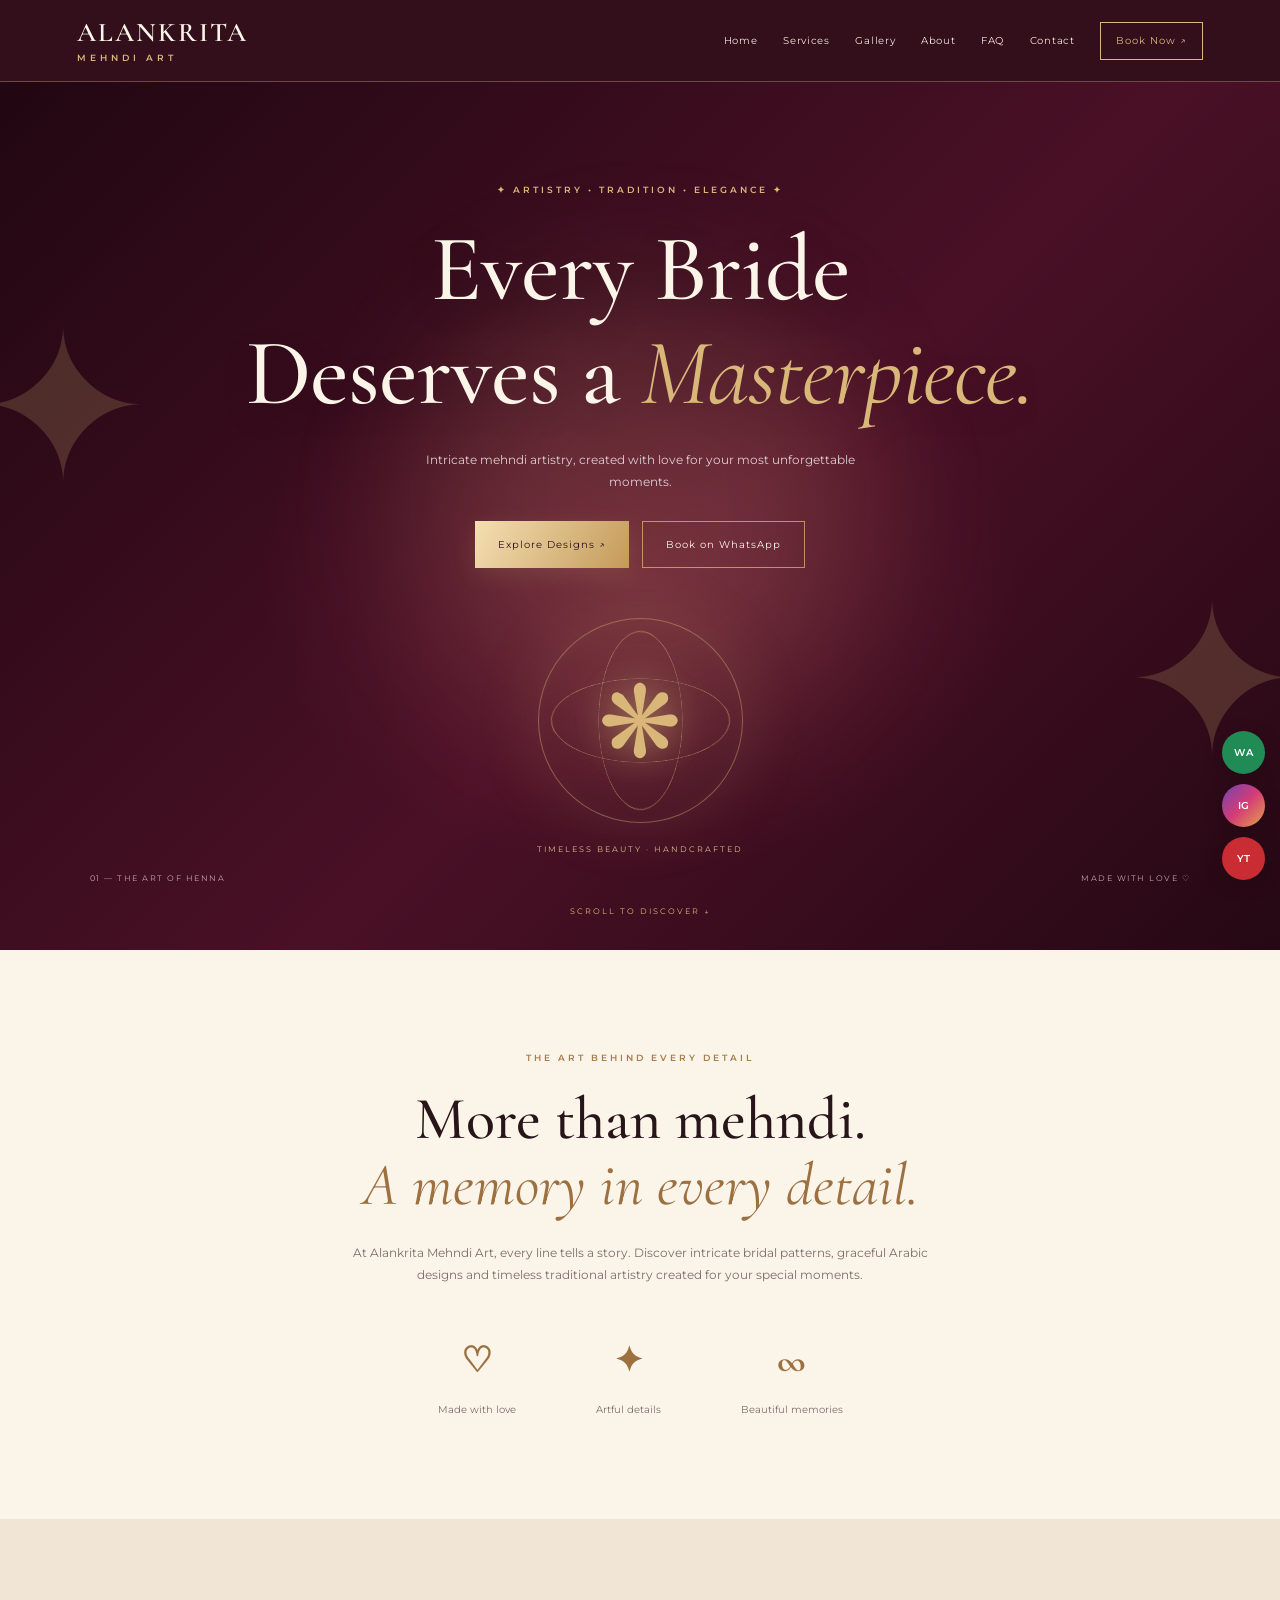
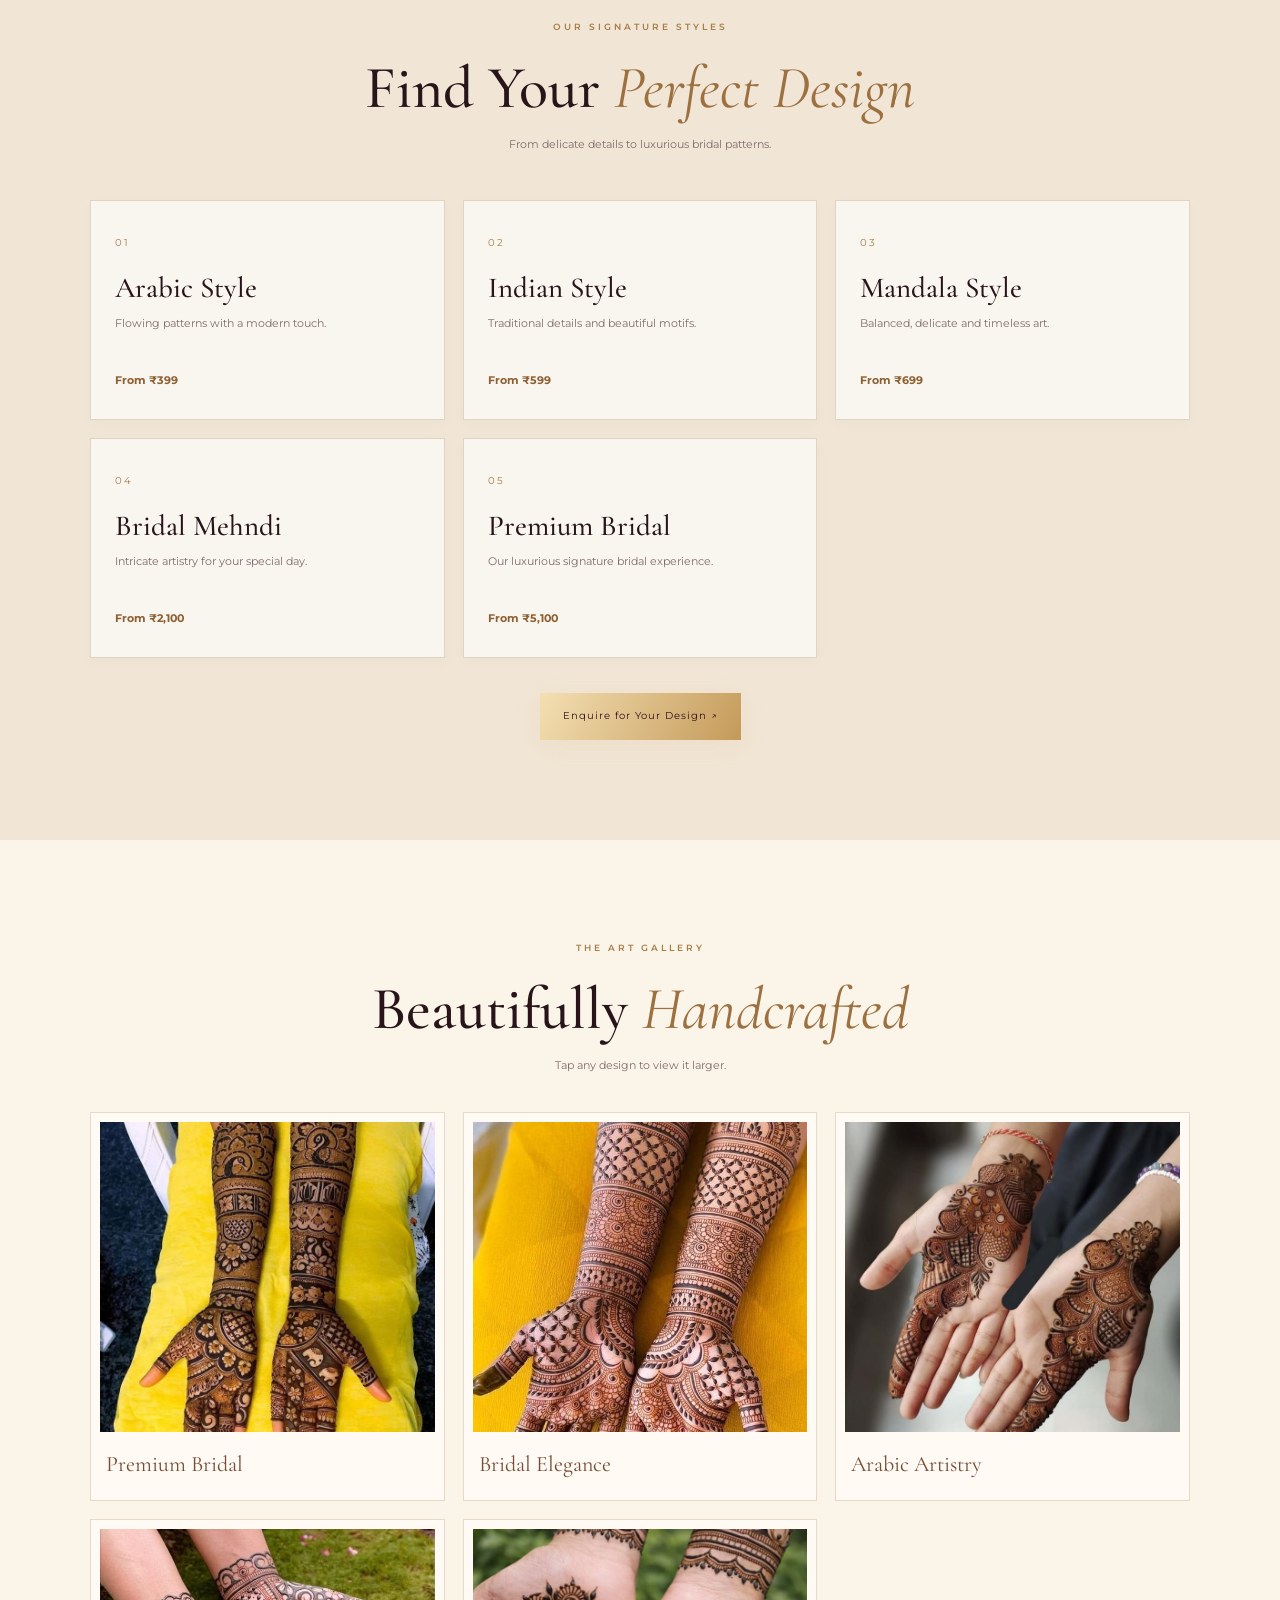
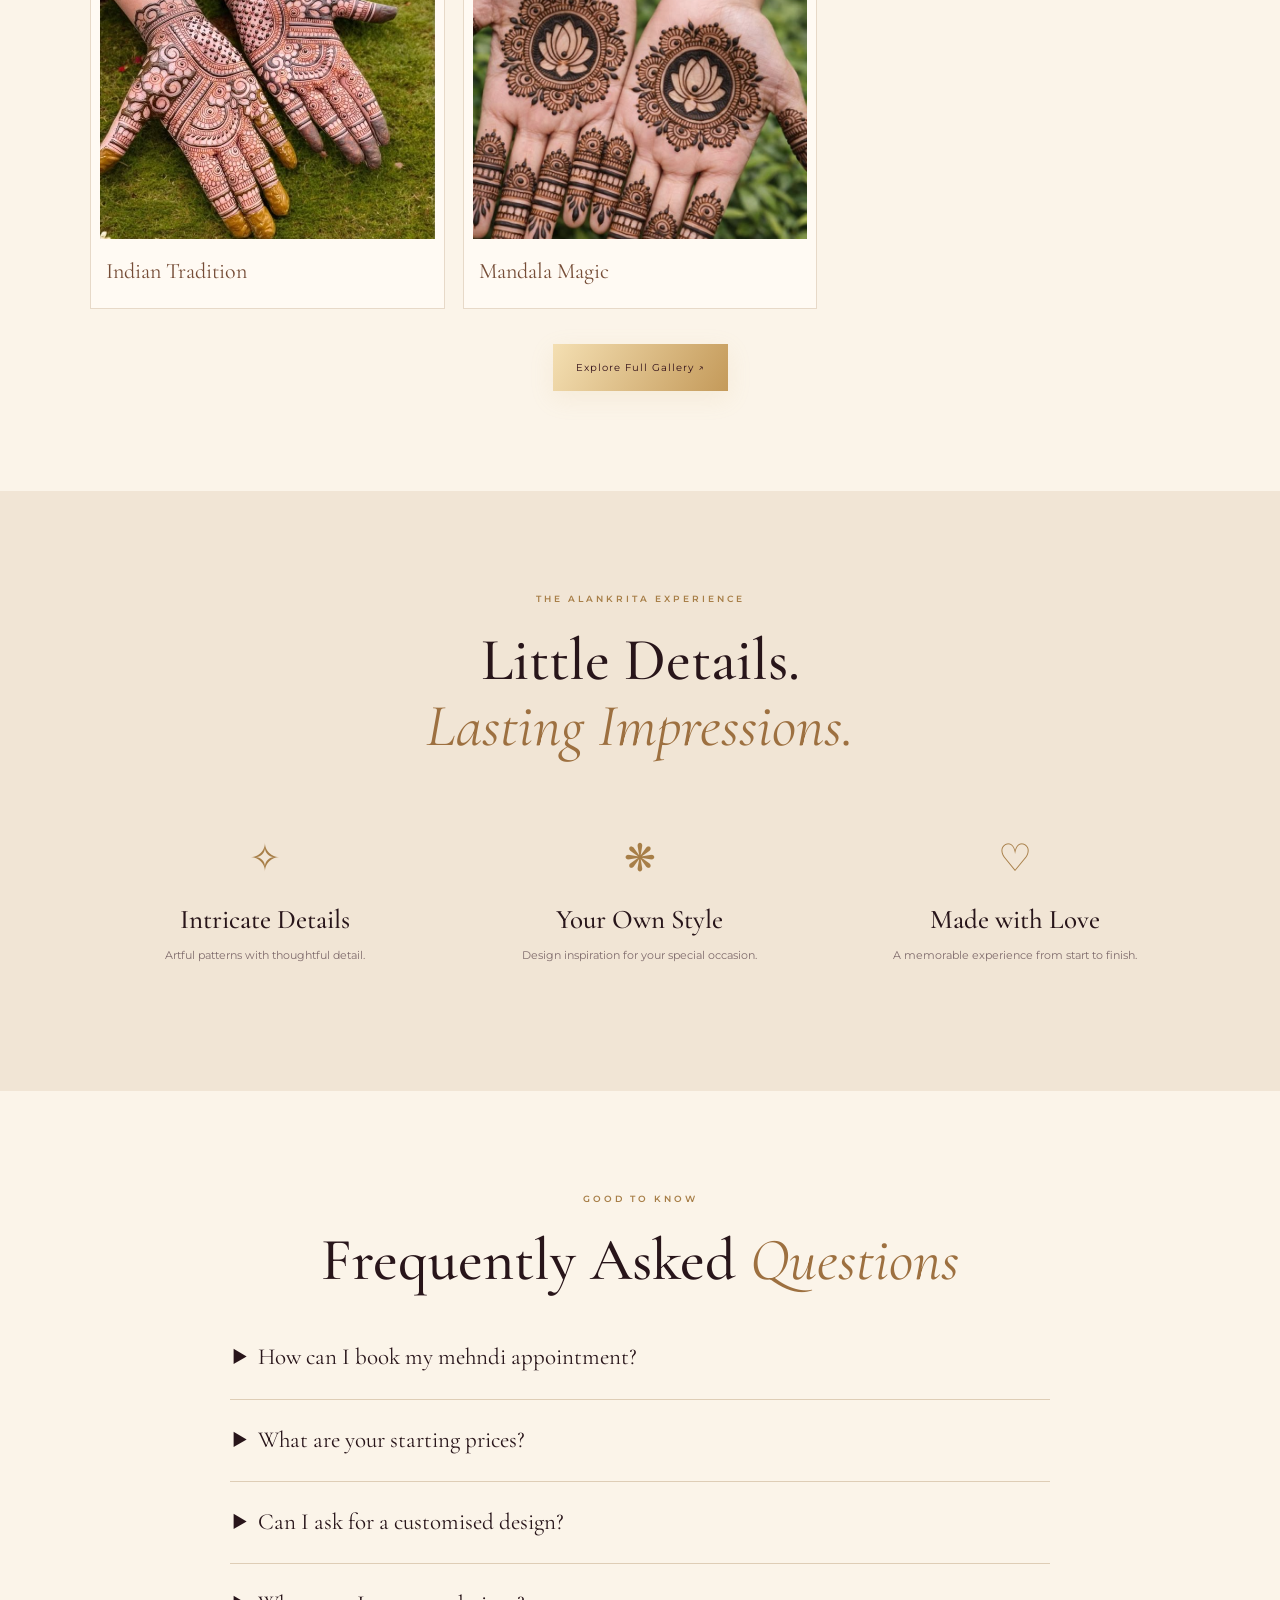
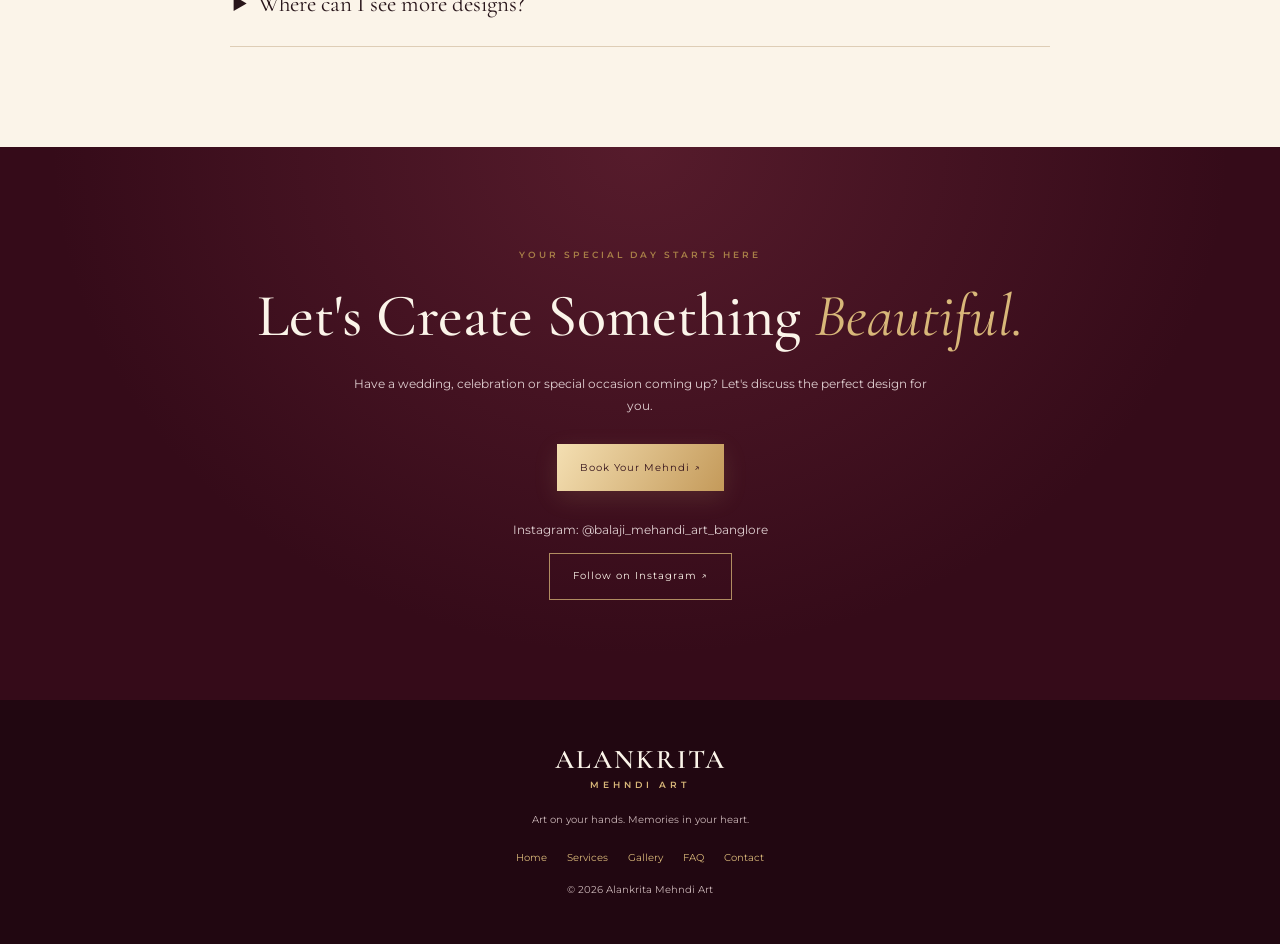
==== commit 7ff04c62: "Update index.html" ====
--- a/index.html
+++ b/index.html
@@ -35,24 +35,23 @@
     <a class="button button-gold" href="#gallery">Explore Designs ↗</a>
     <a class="button button-outline" href="https://wa.me/919129824138">Book on WhatsApp</a>
   </div>
-
-  <div class="hero-art" aria-label="Decorative golden mandala">
+  <div class="hero-art">
     <div class="art-orbit orbit-one"></div>
     <div class="art-orbit orbit-two"></div>
     <div class="art-center">❋</div>
     <span class="art-caption">TIMELESS BEAUTY · HANDCRAFTED</span>
   </div>
   <div class="hero-bottom"><span>01 — THE ART OF HENNA</span><span>MADE WITH LOVE ♡</span></div>
-  <a class="scroll-cue" href="#services">SCROLL TO DISCOVER <span>↓</span></a>
+  <a class="scroll-cue" href="#services">SCROLL TO DISCOVER ↓</a>
 </section>
 
 <section class="intro section" id="about">
-  <p class="eyebrow">A LITTLE MAGIC ON YOUR HANDS</p>
+  <p class="eyebrow">THE ART BEHIND EVERY DETAIL</p>
   <h2>More than mehndi.<br><em>A memory in every detail.</em></h2>
-  <p>From graceful Arabic patterns to breathtaking bridal designs, discover henna art made to celebrate your story.</p>
+  <p>At Alankrita Mehndi Art, every line tells a story. Discover intricate bridal patterns, graceful Arabic designs and timeless traditional artistry created for your special moments.</p>
   <div class="stats">
-    <div><strong>01</strong><span>Personalised artistry</span></div>
-    <div><strong>♡</strong><span>Created with care</span></div>
+    <div><strong>♡</strong><span>Made with love</span></div>
+    <div><strong>✦</strong><span>Artful details</span></div>
     <div><strong>∞</strong><span>Beautiful memories</span></div>
   </div>
 </section>
@@ -74,7 +73,7 @@
 <section class="gallery-section section" id="gallery">
   <p class="eyebrow">THE ART GALLERY</p>
   <h2>Beautifully <em>Handcrafted</em></h2>
-  <p class="section-copy">Tap any design to view it in a larger gallery.</p>
+  <p class="section-copy">Tap any design to view it larger.</p>
   <div class="gallery-grid">
     <figure class="gallery-tile"><img src="Premium.bridal.style.JPG" alt="Premium bridal mehndi design" loading="lazy"><figcaption>Premium Bridal</figcaption></figure>
     <figure class="gallery-tile"><img src="Bridal.style.JPG" alt="Bridal mehndi design" loading="lazy"><figcaption>Bridal Elegance</figcaption></figure>
@@ -98,10 +97,10 @@
 <section class="faq section" id="faq">
   <p class="eyebrow">GOOD TO KNOW</p>
   <h2>Frequently Asked <em>Questions</em></h2>
-  <details><summary>How can I book my mehndi appointment?</summary><p>Tap any Book Now or WhatsApp button to message us about your date and design.</p></details>
-  <details><summary>What are your starting prices?</summary><p>Arabic designs start at ₹399, Indian designs at ₹599, Mandala at ₹699, Bridal at ₹2,100 and Premium Bridal at ₹5,100.</p></details>
+  <details><summary>How can I book my mehndi appointment?</summary><p>Tap a Book Now or WhatsApp button to message us about your date and design.</p></details>
+  <details><summary>What are your starting prices?</summary><p>Arabic starts at ₹399, Indian at ₹599, Mandala at ₹699, Bridal at ₹2,100 and Premium Bridal at ₹5,100.</p></details>
   <details><summary>Can I ask for a customised design?</summary><p>Yes! Message us on WhatsApp to discuss your preferred style and occasion.</p></details>
-  <details><summary>Where can I see more designs?</summary><p>Visit our gallery and Instagram page for mehndi inspiration and new creations.</p></details>
+  <details><summary>Where can I see more designs?</summary><p>Visit our gallery and Instagram page for more inspiration.</p></details>
 </section>
 
 <section class="booking section" id="contact">
@@ -135,80 +134,6 @@
   <p id="lightbox-caption"></p>
 </div>
 
-<script>
-  const menuToggle = document.getElementById('menuToggle');
-  const mainNav = document.getElementById('mainNav');
-
-  menuToggle.addEventListener('click', () => {
-    const open = mainNav.classList.toggle('nav-open');
-    menuToggle.setAttribute('aria-expanded', open);
-    menuToggle.textContent = open ? '×' : '☰';
-  });
-
-  mainNav.querySelectorAll('a').forEach(link => {
-    link.addEventListener('click', () => {
-      mainNav.classList.remove('nav-open');
-      menuToggle.setAttribute('aria-expanded', 'false');
-      menuToggle.textContent = '☰';
-    });
-  });
-
-  const tiles = [...document.querySelectorAll('.gallery-tile')];
-  const lightbox = document.getElementById('lightbox');
-  const largeImage = document.getElementById('lightbox-image');
-  const caption = document.getElementById('lightbox-caption');
-  let current = 0;
-
-  function showPhoto(index) {
-    current = (index + tiles.length) % tiles.length;
-    const image = tiles[current].querySelector('img');
-    largeImage.src = image.src;
-    largeImage.alt = image.alt;
-    caption.textContent = tiles[current].querySelector('figcaption').textContent;
-  }
-
-  function openPhoto(index) {
-    showPhoto(index);
-    lightbox.classList.add('open');
-    lightbox.setAttribute('aria-hidden', 'false');
-    document.body.classList.add('lightbox-open');
-  }
-
-  function closePhoto() {
-    lightbox.classList.remove('open');
-    lightbox.setAttribute('aria-hidden', 'true');
-    document.body.classList.remove('lightbox-open');
-  }
-
-  tiles.forEach((tile, index) => tile.addEventListener('click', () => openPhoto(index)));
-  document.querySelector('.lightbox-close').addEventListener('click', closePhoto);
-  document.querySelector('.lightbox-prev').addEventListener('click', () => showPhoto(current - 1));
-  document.querySelector('.lightbox-next').addEventListener('click', () => showPhoto(current + 1));
-
-  lightbox.addEventListener('click', event => {
-    if (event.target === lightbox) closePhoto();
-  });
-
-  document.addEventListener('keydown', event => {
-    if (!lightbox.classList.contains('open')) return;
-    if (event.key === 'Escape') closePhoto();
-    if (event.key === 'ArrowRight') showPhoto(current + 1);
-    if (event.key === 'ArrowLeft') showPhoto(current - 1);
-  });
-
-  const observer = new IntersectionObserver(entries => {
-    entries.forEach(entry => {
-      if (entry.isIntersecting) {
-        entry.target.classList.add('revealed');
-        observer.unobserve(entry.target);
-      }
-    });
-  }, { threshold: 0.12 });
-
-  document.querySelectorAll('.service-card, .gallery-tile, .intro, .booking, .experience-item, .faq details').forEach(item => {
-    item.classList.add('reveal');
-    observer.observe(item);
-  });
-</script>
+<script src="script.js"></script>
 </body>
 </html>
--- a/style.css
+++ b/style.css
@@ -3,7 +3,7 @@
 
 :root {
   --wine: #350b19;
-  --wine-light: #54172b;
+  --wine-light: #53172b;
   --gold: #d8b779;
   --cream: #fbf4e9;
   --ink: #28151a;
@@ -18,7 +18,7 @@
 
 html {
   scroll-behavior: smooth;
-  scroll-padding-top: 80px;
+  scroll-padding-top: 90px;
 }
 
 body {
@@ -44,25 +44,28 @@
 }
 
 .navbar {
-  min-height: 78px;
-  padding: 15px 7%;
-  background: var(--wine);
+  min-height: 82px;
+  padding: 14px 6%;
+  background: rgba(45, 8, 21, .97);
   color: var(--cream);
   display: flex;
   justify-content: space-between;
   align-items: center;
+  gap: 24px;
   position: sticky;
   top: 0;
-  z-index: 20;
-  border-bottom: 1px solid rgba(216,183,121,.3);
+  z-index: 50;
+  border-bottom: 1px solid rgba(216,183,121,.35);
+  backdrop-filter: blur(16px);
 }
 
 .brand {
   font-family: 'Cormorant Garamond', serif;
-  font-size: 25px;
+  font-size: 27px;
   line-height: 1.1;
   letter-spacing: 2px;
   font-weight: 600;
+  flex-shrink: 0;
 }
 
 .brand span {
@@ -74,13 +77,33 @@
   margin-top: 6px;
 }
 
+.main-nav {
+  display: flex;
+  align-items: center;
+  justify-content: flex-end;
+  gap: clamp(12px, 2vw, 26px);
+}
+
+.main-nav > a {
+  font-size: 10px;
+  letter-spacing: .7px;
+  color: #f1e4dc;
+  transition: color .3s;
+}
+
+.main-nav > a:hover {
+  color: var(--gold);
+}
+
+.main-nav .nav-book,
 .nav-book {
   color: var(--gold);
   border: 1px solid var(--gold);
-  padding: 8px 17px;
+  padding: 9px 15px;
   font-size: 10px;
   letter-spacing: 1px;
   transition: .3s;
+  white-space: nowrap;
 }
 
 .nav-book:hover {
@@ -88,11 +111,22 @@
   color: var(--wine);
 }
 
+.menu-toggle {
+  display: none;
+  color: var(--gold);
+  background: transparent;
+  border: 1px solid rgba(216,183,121,.6);
+  width: 43px;
+  height: 43px;
+  font-size: 24px;
+  cursor: pointer;
+}
+
 .hero {
-  min-height: 790px;
-  padding: 105px 7% 30px;
+  min-height: 810px;
+  padding: 100px 7% 28px;
   background:
-    radial-gradient(ellipse at 50% 55%, rgba(133,47,67,.55), transparent 45%),
+    radial-gradient(ellipse at 50% 57%, rgba(133,47,67,.55), transparent 42%),
     linear-gradient(135deg, #210711, #4a1026 55%, #250813);
   color: var(--cream);
   text-align: center;
@@ -105,34 +139,35 @@
 .hero::after {
   content: '✦';
   position: absolute;
-  color: rgba(216,183,121,.22);
-  font-size: 180px;
+  color: rgba(216,183,121,.2);
+  font-size: clamp(100px, 17vw, 210px);
   font-family: serif;
   pointer-events: none;
   animation: floatDecor 8s ease-in-out infinite;
 }
 
 .hero::before {
-  top: 18%;
+  top: 16%;
   left: -25px;
 }
 
 .hero::after {
   right: -20px;
-  bottom: 10%;
+  bottom: 9%;
   animation-delay: -4s;
 }
 
 .hero-glow {
   position: absolute;
-  width: 450px;
-  height: 450px;
+  width: 440px;
+  height: 440px;
   border-radius: 50%;
-  background: rgba(216,183,121,.07);
-  filter: blur(60px);
-  top: 20%;
-  left: calc(50% - 225px);
+  background: rgba(216,183,121,.12);
+  filter: blur(65px);
+  top: 23%;
+  left: calc(50% - 220px);
   z-index: -1;
+  animation: glowPulse 5s ease-in-out infinite alternate;
 }
 
 .eyebrow {
@@ -156,10 +191,11 @@
 }
 
 .hero h1 {
-  font-size: clamp(52px, 8vw, 94px);
+  font-size: clamp(51px, 8vw, 94px);
   letter-spacing: -1px;
   position: relative;
   z-index: 2;
+  text-shadow: 0 10px 35px rgba(0,0,0,.2);
 }
 
 h1 em,
@@ -169,8 +205,8 @@
 }
 
 .hero-copy {
-  max-width: 440px;
-  margin: 23px auto 28px;
+  max-width: 460px;
+  margin: 24px auto 29px;
   color: #e0cfd1;
   font-size: 12px;
 }
@@ -186,71 +222,76 @@
 }
 
 .button {
-  min-height: 46px;
-  padding: 12px 22px;
+  min-height: 47px;
+  padding: 12px 23px;
   display: inline-flex;
   align-items: center;
   justify-content: center;
   font-size: 10px;
   letter-spacing: 1px;
-  transition: transform .3s, box-shadow .3s, background .3s;
+  transition: transform .35s, box-shadow .35s, background .35s;
 }
 
 .button:hover {
-  transform: translateY(-3px);
-  box-shadow: 0 12px 30px rgba(0,0,0,.15);
+  transform: translateY(-4px);
+  box-shadow: 0 12px 30px rgba(0,0,0,.17);
 }
 
 .button-gold {
-  background: linear-gradient(135deg, #f0d8a7, #bd9250);
+  background: linear-gradient(120deg, #f4dfb2, #c49a5a, #ead09a);
+  background-size: 200% 200%;
   color: #32101a;
+  box-shadow: 0 7px 24px rgba(216,183,121,.14);
+  animation: goldShimmer 6s ease infinite;
 }
 
 .button-outline {
-  border: 1px solid rgba(216,183,121,.7);
+  border: 1px solid rgba(216,183,121,.75);
   color: var(--cream);
 }
 
 .hero-art {
-  height: 190px;
-  width: 190px;
+  height: 205px;
+  width: 205px;
   border: 1px solid rgba(216,183,121,.45);
   border-radius: 50%;
-  margin: 47px auto 28px;
+  margin: 50px auto 25px;
   display: grid;
   place-items: center;
   position: relative;
-  background: radial-gradient(circle, rgba(216,183,121,.15), transparent 68%);
-  box-shadow: 0 0 70px rgba(216,183,121,.08), inset 0 0 40px rgba(216,183,121,.07);
-  animation: heroFloat 6s ease-in-out infinite;
+  background: radial-gradient(circle, rgba(216,183,121,.17), transparent 68%);
+  box-shadow: 0 0 70px rgba(216,183,121,.12), inset 0 0 40px rgba(216,183,121,.1);
+  animation: heroFloat 5s ease-in-out infinite;
   transform-style: preserve-3d;
 }
 
 .art-orbit {
   position: absolute;
   inset: 12px;
-  border: 1px solid rgba(216,183,121,.45);
+  border: 1px solid rgba(216,183,121,.55);
   border-radius: 50%;
 }
 
 .orbit-one {
   transform: rotateX(62deg) rotateZ(-25deg);
+  animation: orbitSpin 15s linear infinite;
 }
 
 .orbit-two {
   transform: rotateY(62deg) rotateZ(25deg);
+  animation: orbitSpin 19s linear infinite reverse;
 }
 
 .art-center {
-  font-size: 92px;
-  color: var(--gold);
-  text-shadow: 0 0 30px rgba(216,183,121,.35);
-  animation: slowSpin 30s linear infinite;
+  font-size: 100px;
+  color: var(--gold);
+  text-shadow: 0 0 30px rgba(216,183,121,.4);
+  animation: slowSpin 35s linear infinite;
 }
 
 .art-caption {
   position: absolute;
-  bottom: -32px;
+  bottom: -34px;
   white-space: nowrap;
   color: #d9bd91;
   font-size: 8px;
@@ -264,7 +305,22 @@
   color: #c4a7aa;
   font-size: 8px;
   letter-spacing: 1.5px;
-  margin-top: 45px;
+  margin-top: 48px;
+}
+
+.scroll-cue {
+  display: inline-flex;
+  flex-direction: column;
+  gap: 2px;
+  margin-top: 18px;
+  color: var(--gold);
+  font-size: 8px;
+  letter-spacing: 2px;
+}
+
+.scroll-cue span {
+  font-size: 20px;
+  animation: arrowBounce 1.4s infinite;
 }
 
 .section {
@@ -272,35 +328,65 @@
   text-align: center;
 }
 
-.section h2,
-.intro h2,
-.booking h2 {
+.section h2 {
   font-size: clamp(37px, 5vw, 60px);
   margin-bottom: 24px;
 }
 
 .intro {
-  max-width: 900px;
+  max-width: 1000px;
   margin: auto;
 }
 
 .intro h2 em,
 .services h2 em,
 .gallery-section h2 em,
+.experience h2 em,
+.faq h2 em,
 .booking h2 em {
   color: #9d7040;
 }
 
-.intro > p:last-child,
+.intro > p:last-of-type,
 .booking > p:not(.eyebrow) {
   color: var(--muted);
-  max-width: 580px;
+  max-width: 600px;
   margin: 0 auto;
   font-size: 12px;
 }
 
+.stats {
+  display: flex;
+  justify-content: center;
+  gap: clamp(25px, 7vw, 80px);
+  margin-top: 45px;
+}
+
+.stats div {
+  display: flex;
+  flex-direction: column;
+  gap: 8px;
+}
+
+.stats strong {
+  color: #9d7040;
+  font-family: 'Cormorant Garamond', serif;
+  font-size: 35px;
+}
+
+.stats span {
+  color: var(--muted);
+  font-size: 10px;
+}
+
 .services {
   background: #f1e5d5;
+}
+
+.section-copy {
+  color: var(--muted);
+  font-size: 11px;
+  margin: -10px 0 36px;
 }
 
 .service-grid {
@@ -312,17 +398,20 @@
 }
 
 .service-card {
-  background: rgba(255,255,255,.56);
-  border: 1px solid rgba(154,112,64,.22);
+  background: rgba(255,255,255,.62);
+  border: 1px solid rgba(154,112,64,.25);
   padding: 28px 24px;
   min-height: 205px;
   position: relative;
-  transition: transform .4s, box-shadow .4s;
+  transition: transform .45s, box-shadow .45s, border-color .45s;
+  transform-style: preserve-3d;
+  box-shadow: 0 4px 15px rgba(53,11,25,.025);
 }
 
 .service-card:hover {
-  transform: translateY(-7px);
-  box-shadow: 0 18px 35px rgba(65,30,32,.09);
+  transform: translateY(-9px) rotateX(2deg) rotateY(-2deg);
+  box-shadow: 0 22px 38px rgba(65,30,32,.12);
+  border-color: var(--gold);
 }
 
 .service-card > span {
@@ -349,23 +438,8 @@
   margin-top: 14px;
 }
 
-.service-card.featured {
-  background: var(--wine);
-  color: var(--cream);
-}
-
-.service-card.featured p {
-  color: #d5bdc1;
-}
-
 .gallery-section {
   background: var(--cream);
-}
-
-.section-copy {
-  color: var(--muted);
-  font-size: 11px;
-  margin: -10px 0 36px;
 }
 
 .gallery-grid {
@@ -373,6 +447,7 @@
   grid-template-columns: repeat(3, minmax(0, 1fr));
   gap: 18px;
   text-align: left;
+  perspective: 1000px;
 }
 
 .gallery-tile {
@@ -381,43 +456,33 @@
   border: 1px solid rgba(154,112,64,.24);
   overflow: hidden;
   cursor: zoom-in;
-  transition: transform .4s, box-shadow .4s;
+  transition: transform .45s, box-shadow .45s;
   transform-style: preserve-3d;
 }
 
 .gallery-tile:hover {
-  transform: translateY(-6px) rotateX(2deg);
-  box-shadow: 0 20px 40px rgba(53,11,25,.12);
+  transform: translateY(-8px) rotateX(2deg);
+  box-shadow: 0 22px 40px rgba(53,11,25,.15);
 }
 
 .gallery-tile img {
   width: 100%;
-  height: 300px;
+  height: 310px;
   object-fit: cover;
   display: block;
   background: #e8d7c6;
-  animation: photoBreath 9s ease-in-out infinite alternate;
-  transition: filter .4s;
-}
-
-.gallery-tile:nth-child(2) img {
-  animation-delay: -2s;
-}
-
-.gallery-tile:nth-child(3) img {
-  animation-delay: -4s;
-}
-
-.gallery-tile:nth-child(4) img {
-  animation-delay: -6s;
-}
-
-.gallery-tile:nth-child(5) img {
-  animation-delay: -3s;
-}
+  animation: photoBreath 7s ease-in-out infinite alternate;
+  transition: filter .4s, transform .6s;
+}
+
+.gallery-tile:nth-child(2) img { animation-delay: -2s; }
+.gallery-tile:nth-child(3) img { animation-delay: -4s; }
+.gallery-tile:nth-child(4) img { animation-delay: -5s; }
+.gallery-tile:nth-child(5) img { animation-delay: -3s; }
 
 .gallery-tile:hover img {
-  filter: contrast(1.04) saturate(1.08);
+  filter: contrast(1.06) saturate(1.12);
+  transform: scale(1.025);
 }
 
 .gallery-tile figcaption {
@@ -427,6 +492,67 @@
   font-size: 22px;
 }
 
+.gallery-more {
+  margin-top: 35px;
+}
+
+.experience {
+  background: #f1e5d5;
+}
+
+.experience-grid {
+  display: grid;
+  grid-template-columns: repeat(3, minmax(0, 1fr));
+  gap: 25px;
+  margin-top: 40px;
+}
+
+.experience-item {
+  padding: 25px 15px;
+}
+
+.experience-item > span {
+  font-size: 38px;
+  color: #a77e47;
+}
+
+.experience-item h3 {
+  font-size: 27px;
+  margin: 12px 0;
+}
+
+.experience-item p {
+  color: var(--muted);
+  font-size: 11px;
+}
+
+.faq {
+  max-width: 1000px;
+  margin: auto;
+}
+
+.faq details {
+  text-align: left;
+  border-bottom: 1px solid rgba(154,112,64,.3);
+  padding: 20px 4px;
+}
+
+.faq summary {
+  cursor: pointer;
+  font-family: 'Cormorant Garamond', serif;
+  font-size: 23px;
+}
+
+.faq details[open] summary {
+  color: #986c3d;
+}
+
+.faq details p {
+  color: var(--muted);
+  font-size: 12px;
+  padding-top: 12px;
+}
+
 .booking {
   background:
     radial-gradient(ellipse at 50% 0%, rgba(126,47,66,.45), transparent 65%),
@@ -443,6 +569,11 @@
   margin-bottom: 28px;
 }
 
+.contact-note {
+  margin-top: 28px !important;
+  margin-bottom: 12px !important;
+}
+
 .footer {
   padding: 45px 7%;
   background: #210711;
@@ -460,11 +591,24 @@
   margin-top: 14px;
 }
 
+.footer-links {
+  display: flex;
+  justify-content: center;
+  flex-wrap: wrap;
+  gap: 20px;
+  margin-top: 20px;
+}
+
+.footer-links a {
+  font-size: 10px;
+  color: var(--gold);
+}
+
 .floating-social {
   position: fixed;
   right: 15px;
   bottom: 20px;
-  z-index: 30;
+  z-index: 60;
   display: flex;
   flex-direction: column;
   gap: 10px;
@@ -485,26 +629,18 @@
 }
 
 .social:hover {
-  transform: scale(1.12) translateY(-2px);
-}
-
-.whatsapp {
-  background: #218b56;
-}
-
-.instagram {
-  background: linear-gradient(135deg, #7144b5, #d33c76, #e6a34a);
-}
-
-.youtube {
-  background: #c92c32;
-}
+  transform: scale(1.12) translateY(-3px);
+}
+
+.whatsapp { background: #218b56; }
+.instagram { background: linear-gradient(135deg, #7144b5, #d33c76, #e6a34a); }
+.youtube { background: #c92c32; }
 
 .lightbox {
   position: fixed;
   inset: 0;
   z-index: 100;
-  background: rgba(20,5,11,.96);
+  background: rgba(20,5,11,.97);
   display: none;
   align-items: center;
   justify-content: center;
@@ -523,6 +659,7 @@
   max-height: 76vh;
   object-fit: contain;
   box-shadow: 0 15px 60px rgba(0,0,0,.35);
+  animation: photoAppear .35s ease;
 }
 
 .lightbox p {
@@ -541,50 +678,51 @@
   padding: 8px 15px;
 }
 
-.lightbox-close {
-  top: 12px;
-  right: 16px;
-  font-size: 38px;
-}
-
-.lightbox-prev,
-.lightbox-next {
-  top: 50%;
-  transform: translateY(-50%);
-  font-size: 48px;
-}
-
-.lightbox-prev {
-  left: 8px;
-}
-
-.lightbox-next {
-  right: 8px;
-}
+.lightbox-close { top: 12px; right: 16px; font-size: 38px; }
+.lightbox-prev, .lightbox-next { top: 50%; transform: translateY(-50%); font-size: 48px; }
+.lightbox-prev { left: 8px; }
+.lightbox-next { right: 8px; }
 
 .reveal {
   opacity: 0;
-  transform: translateY(22px);
-  transition: opacity .7s ease, transform .7s ease;
+  transform: translateY(35px) scale(.98);
+  transition: opacity .8s ease, transform .8s cubic-bezier(.2,.8,.2,1);
 }
 
 .reveal.revealed {
   opacity: 1;
-  transform: translateY(0);
+  transform: translateY(0) scale(1);
+}
+
+.hero-reveal {
+  animation: riseIn .9s both;
+}
+
+.hero-reveal:nth-child(2) { animation-delay: .15s; }
+.hero-reveal:nth-child(3) { animation-delay: .3s; }
+.hero-reveal:nth-child(4) { animation-delay: .45s; }
+
+@keyframes riseIn {
+  from { opacity: 0; transform: translateY(28px); }
+  to { opacity: 1; transform: translateY(0); }
 }
 
 @keyframes heroFloat {
-  0%, 100% { transform: translateY(0) rotateX(0deg); }
-  50% { transform: translateY(-9px) rotateX(5deg); }
+  0%, 100% { transform: translateY(0) rotateX(0); }
+  50% { transform: translateY(-12px) rotateX(7deg); }
 }
 
 @keyframes floatDecor {
-  0%, 100% { transform: translateY(0) rotate(0deg); }
-  50% { transform: translateY(-18px) rotate(12deg); }
+  0%, 100% { transform: translateY(0) rotate(0); }
+  50% { transform: translateY(-22px) rotate(14deg); }
 }
 
 @keyframes slowSpin {
   to { transform: rotate(360deg); }
+}
+
+@keyframes orbitSpin {
+  to { rotate: 360deg; }
 }
 
 @keyframes photoBreath {
@@ -592,57 +730,101 @@
   100% { transform: scale(1.045); }
 }
 
+@keyframes goldShimmer {
+  0%, 100% { background-position: 0% 50%; }
+  50% { background-position: 100% 50%; }
+}
+
+@keyframes glowPulse {
+  from { opacity: .55; transform: scale(.9); }
+  to { opacity: 1; transform: scale(1.12); }
+}
+
+@keyframes arrowBounce {
+  0%, 100% { transform: translateY(0); }
+  50% { transform: translateY(6px); }
+}
+
 @keyframes fadeIn {
   from { opacity: 0; }
   to { opacity: 1; }
 }
 
-@media (prefers-reduced-motion: reduce) {
-  *, *::before, *::after {
-    scroll-behavior: auto !important;
-    animation-duration: .01ms !important;
-    animation-iteration-count: 1 !important;
-    transition-duration: .01ms !important;
-  }
+@keyframes photoAppear {
+  from { opacity: 0; transform: scale(.96); }
+  to { opacity: 1; transform: scale(1); }
+}
+
+@media (max-width: 1000px) {
+  .navbar { gap: 14px; }
+  .main-nav { gap: 12px; }
+  .main-nav > a { font-size: 9px; }
+  .brand { font-size: 23px; }
 }
 
 @media (max-width: 760px) {
   .navbar {
-    min-height: 68px;
+    min-height: 76px;
     padding: 12px 5%;
-  }
-
-  .brand {
-    font-size: 22px;
-  }
-
-  .nav-book {
-    padding: 7px 11px;
-    font-size: 9px;
+    gap: 12px;
+  }
+
+  .brand { font-size: 24px; }
+
+  .menu-toggle {
+    display: block;
+    margin-left: auto;
+    flex-shrink: 0;
+  }
+
+  .main-nav {
+    display: none;
+    position: absolute;
+    top: 100%;
+    left: 0;
+    right: 0;
+    padding: 20px 6% 25px;
+    background: #350b19;
+    border-bottom: 1px solid rgba(216,183,121,.4);
+    flex-direction: column;
+    align-items: stretch;
+    gap: 0;
+    box-shadow: 0 18px 30px rgba(0,0,0,.2);
+  }
+
+  .main-nav.nav-open {
+    display: flex;
+    animation: menuDrop .25s ease;
+  }
+
+  .main-nav > a {
+    padding: 12px 5px;
+    font-size: 12px;
+    border-bottom: 1px solid rgba(216,183,121,.12);
+  }
+
+  .main-nav .nav-book {
+    text-align: center;
+    margin-top: 12px;
+    border: 1px solid var(--gold);
   }
 
   .hero {
-    min-height: 730px;
+    min-height: 750px;
     padding: 90px 5% 25px;
   }
 
-  .hero h1 {
-    font-size: clamp(48px, 12vw, 72px);
-  }
+  .hero h1 { font-size: clamp(46px, 11vw, 72px); }
 
   .hero-art {
-    width: 160px;
-    height: 160px;
+    width: 175px;
+    height: 175px;
     margin-top: 48px;
   }
 
-  .art-center {
-    font-size: 76px;
-  }
-
-  .section {
-    padding: 75px 5%;
-  }
+  .art-center { font-size: 82px; }
+
+  .section { padding: 75px 5%; }
 
   .service-grid {
     grid-template-columns: repeat(2, minmax(0, 1fr));
@@ -650,72 +832,53 @@
   }
 
   .service-card {
-    padding: 20px 15px;
-    min-height: 205px;
-  }
-
-  .service-card h3 {
-    font-size: 25px;
-  }
+    padding: 21px 15px;
+    min-height: 200px;
+  }
+
+  .service-card h3 { font-size: 25px; }
 
   .gallery-grid {
     grid-template-columns: repeat(2, minmax(0, 1fr));
     gap: 12px;
   }
 
-  .gallery-tile img {
-    height: 245px;
-  }
-
-  .gallery-tile figcaption {
-    font-size: 19px;
-  }
+  .gallery-tile img { height: 245px; }
+
+  .gallery-tile figcaption { font-size: 19px; }
+
+  .experience-grid { gap: 8px; }
+}
+
+@keyframes menuDrop {
+  from { opacity: 0; transform: translateY(-8px); }
+  to { opacity: 1; transform: translateY(0); }
 }
 
 @media (max-width: 420px) {
-  .hero-bottom {
-    font-size: 7px;
-    letter-spacing: .7px;
-  }
-
-  .hero-actions {
-    gap: 9px;
-  }
-
-  .button {
-    padding: 11px 14px;
-    font-size: 9px;
-  }
-
-  .service-grid {
-    grid-template-columns: 1fr 1fr;
-  }
-
-  .gallery-grid {
-    gap: 9px;
-  }
-
-  .gallery-tile {
-    padding: 6px;
-  }
-
-  .gallery-tile img {
-    height: 210px;
-  }
-
-  .gallery-tile figcaption {
-    font-size: 17px;
-  }
-
-  .lightbox {
-    padding: 60px 38px 25px;
-  }
-
-  .lightbox-prev {
-    left: 0;
-  }
-
-  .lightbox-next {
-    right: 0;
-  }
-}
+  .brand { font-size: 21px; }
+  .brand span { letter-spacing: 3px; }
+  .hero-bottom { font-size: 7px; letter-spacing: .7px; }
+  .hero-actions { gap: 9px; }
+  .button { padding: 11px 14px; font-size: 9px; }
+  .service-grid { grid-template-columns: 1fr 1fr; }
+  .gallery-grid { gap: 9px; }
+  .gallery-tile { padding: 6px; }
+  .gallery-tile img { height: 210px; }
+  .gallery-tile figcaption { font-size: 17px; }
+  .stats { gap: 20px; }
+  .stats span { font-size: 9px; }
+  .experience-grid { grid-template-columns: 1fr; }
+  .lightbox { padding: 60px 38px 25px; }
+  .lightbox-prev { left: 0; }
+  .lightbox-next { right: 0; }
+}
+
+@media (prefers-reduced-motion: reduce) {
+  *, *::before, *::after {
+    animation-duration: .01ms !important;
+    animation-iteration-count: 1 !important;
+    scroll-behavior: auto !important;
+    transition-duration: .01ms !important;
+  }
+}
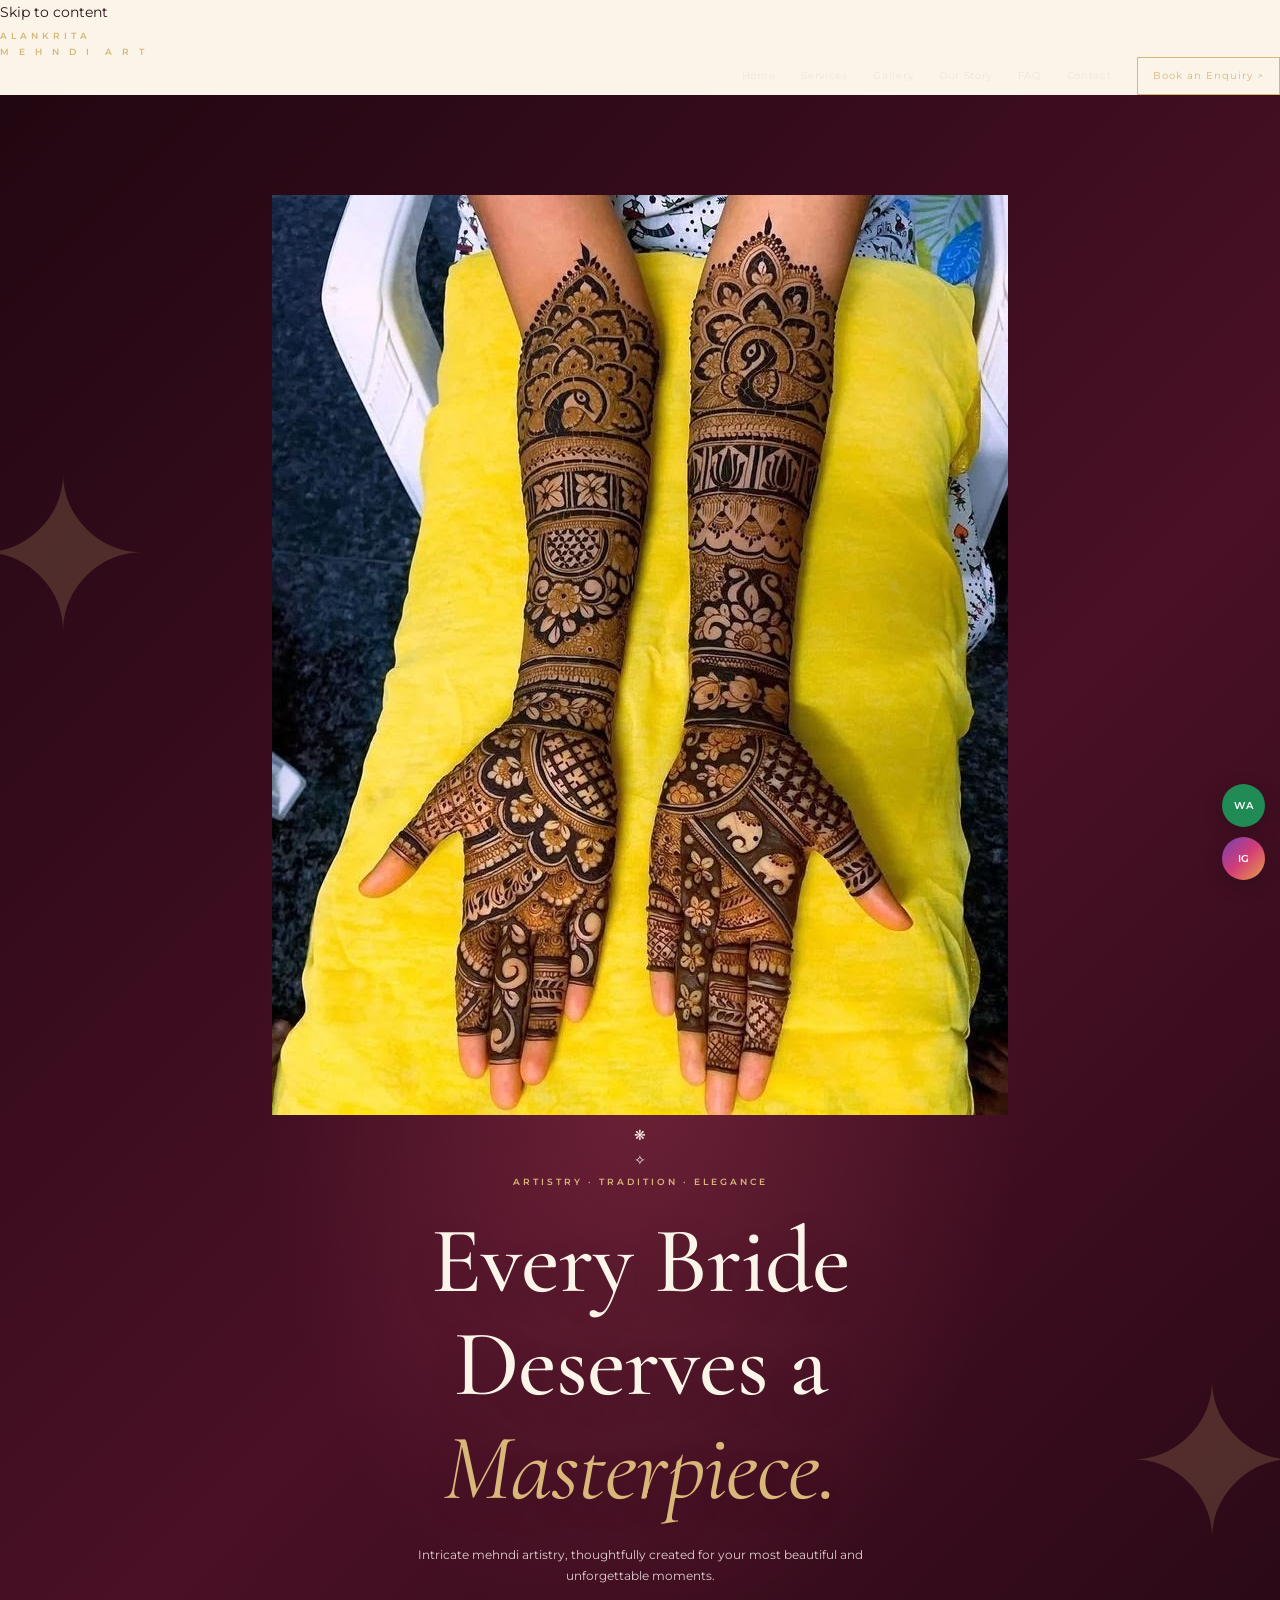
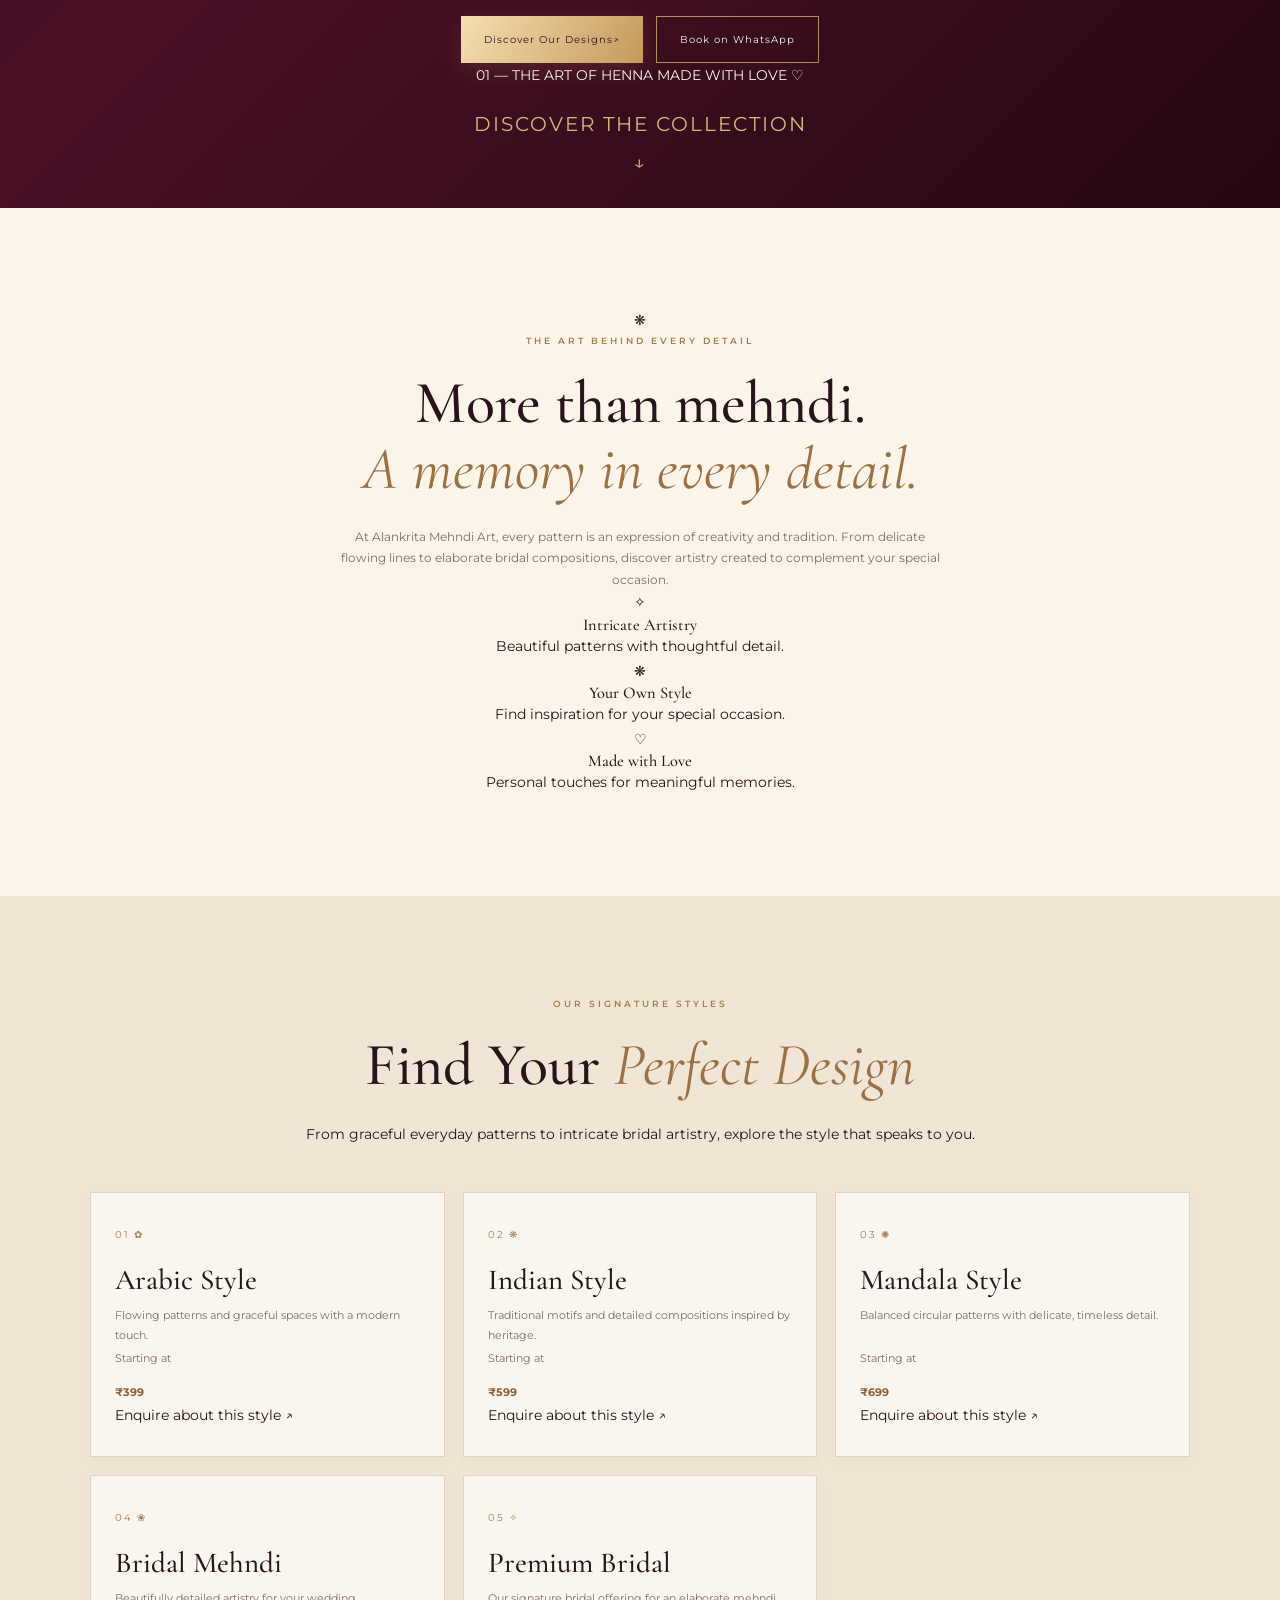
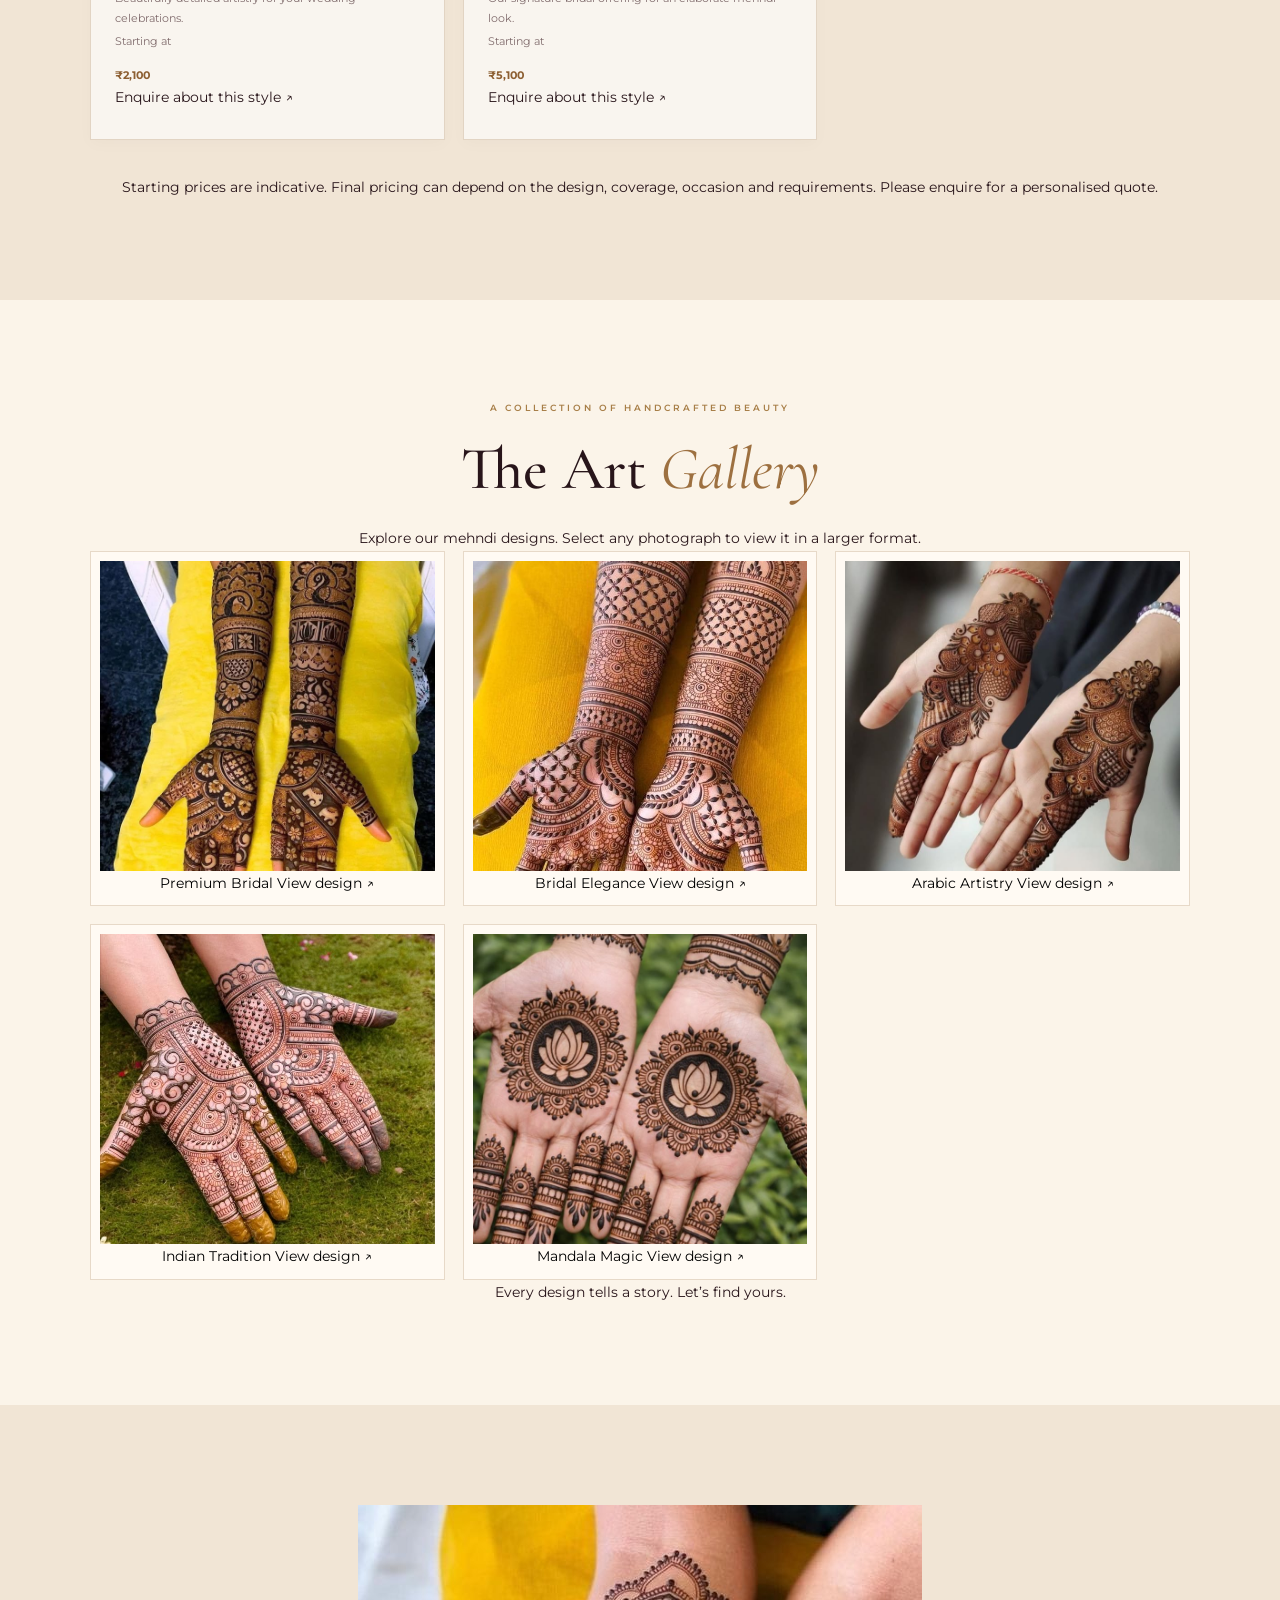
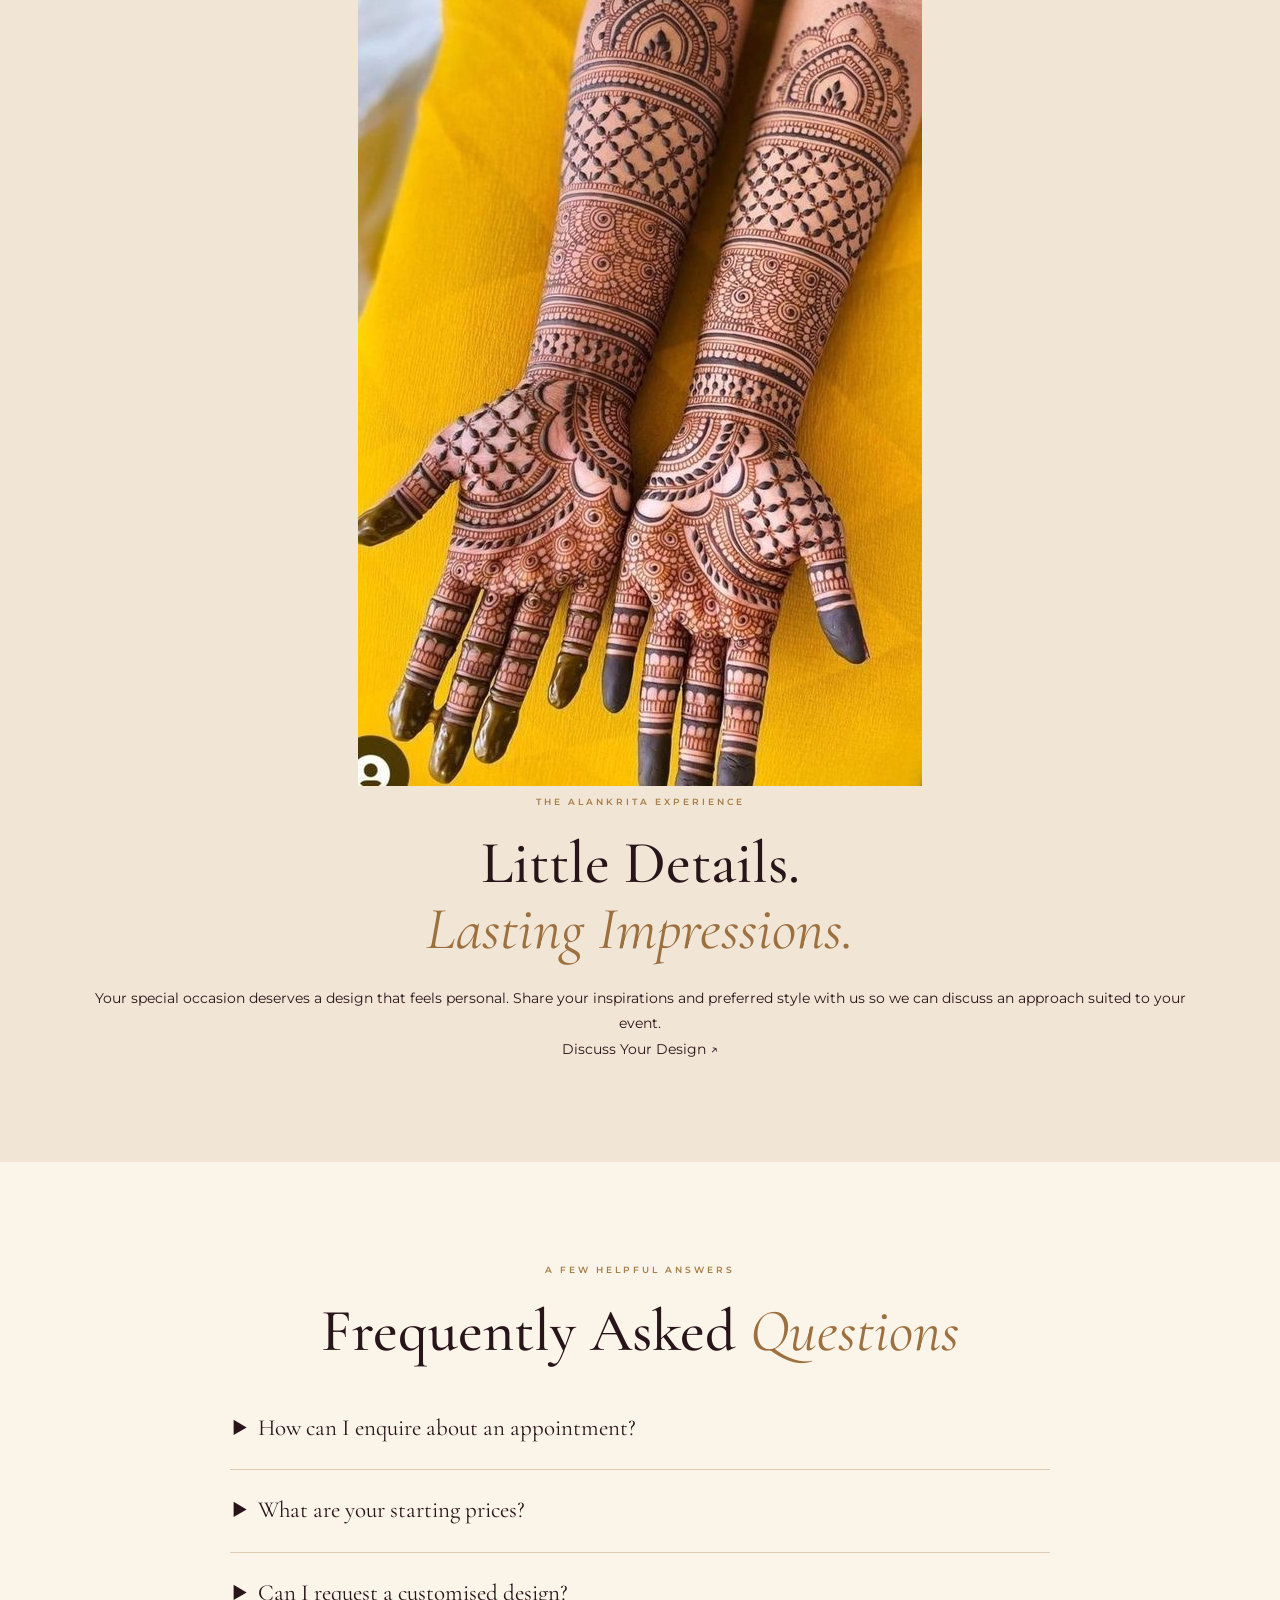
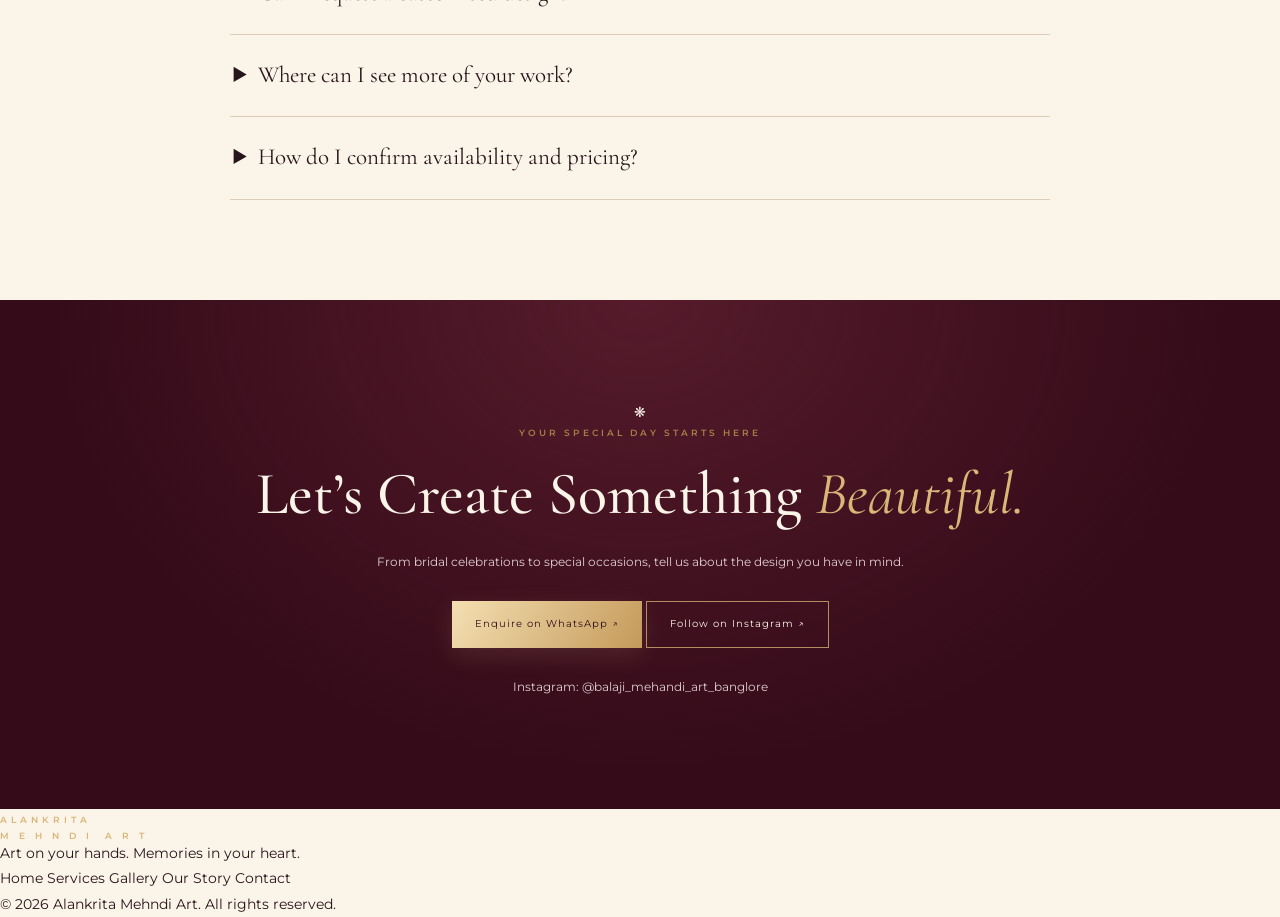
==== commit 7b53b74f: "Update index.html" ====
--- a/index.html
+++ b/index.html
@@ -1,139 +1,464 @@
-
 <!DOCTYPE html>
 <html lang="en">
 <head>
   <meta charset="UTF-8">
-  <meta name="viewport" content="width=device-width, initial-scale=1.0">
+  <meta name="viewport" content="width=device-width, initial-scale=1">
+
   <meta name="theme-color" content="#350b19">
-  <meta name="description" content="Luxury bridal mehndi, Arabic henna and beautiful mehndi artistry by Alankrita Mehndi Art.">
-  <title>Alankrita Mehndi Art | Luxury Mehndi</title>
+  <meta name="description" content="Discover luxury bridal mehndi, Arabic henna, Indian designs and bespoke mehndi artistry by Alankrita Mehndi Art. Explore our portfolio and enquire about your appointment.">
+
+  <meta property="og:title" content="Alankrita Mehndi Art | Luxury Bridal Mehndi">
+  <meta property="og:description" content="Intricate mehndi artistry for your most unforgettable moments.">
+  <meta property="og:type" content="website">
+
+  <title>Alankrita Mehndi Art | Luxury Bridal Mehndi</title>
+
+  <link rel="preconnect" href="https://fonts.googleapis.com">
+  <link rel="preconnect" href="https://fonts.gstatic.com" crossorigin>
+  <link href="https://fonts.googleapis.com/css2?family=Cormorant+Garamond:wght@400;500;600;700&family=Montserrat:wght@300;400;500;600;700&display=swap" rel="stylesheet">
+
   <link rel="stylesheet" href="style.css">
 </head>
+
 <body>
 
-<header class="navbar">
-  <a class="brand" href="#home">ALANKRITA<span>MEHNDI ART</span></a>
-  <button class="menu-toggle" id="menuToggle" aria-label="Open navigation" aria-expanded="false">☰</button>
-  <nav class="main-nav" id="mainNav">
-    <a href="#home">Home</a>
-    <a href="#services">Services</a>
-    <a href="#gallery">Gallery</a>
-    <a href="#about">About</a>
-    <a href="#faq">FAQ</a>
-    <a href="#contact">Contact</a>
-    <a class="nav-book" href="https://wa.me/919129824138">Book Now ↗</a>
+  <a class="skip-link" href="#main">Skip to content</a>
+
+  <!-- HEADER -->
+  <header class="site-header" id="top">
+    <a class="brand" href="#top" aria-label="Alankrita Mehndi Art home">
+      <span class="brand-name">ALANKRITA</span>
+      <span class="brand-subtitle">M E H N D I&nbsp; A R T</span>
+    </a>
+
+    <button
+      class="menu-toggle"
+      id="menuToggle"
+      type="button"
+      aria-label="Open navigation"
+      aria-controls="mainNav"
+      aria-expanded="false">
+      <span></span>
+      <span></span>
+      <span></span>
+    </button>
+
+    <nav class="main-nav" id="mainNav" aria-label="Main navigation">
+      <a href="#top">Home</a>
+      <a href="#services">Services</a>
+      <a href="#gallery">Gallery</a>
+      <a href="#about">Our Story</a>
+      <a href="#faq">FAQ</a>
+      <a href="#contact">Contact</a>
+      <a class="nav-book" href="https://wa.me/919129824138">Book an Enquiry ↗</a>
+    </nav>
+  </header>
+
+  <main id="main">
+
+    <!-- HERO -->
+    <section class="hero" aria-labelledby="hero-title">
+      <div class="hero-image-wrap">
+        <img
+          class="hero-image"
+          src="Premium.bridal.style.JPG"
+          alt="Intricate premium bridal mehndi artistry"
+          fetchpriority="high">
+      </div>
+
+      <div class="hero-shade"></div>
+      <div class="hero-ornament hero-ornament-left" aria-hidden="true">❋</div>
+      <div class="hero-ornament hero-ornament-right" aria-hidden="true">✧</div>
+
+      <div class="hero-content">
+        <p class="eyebrow">ARTISTRY · TRADITION · ELEGANCE</p>
+
+        <h1 id="hero-title">
+          Every Bride<br>
+          Deserves a<br>
+          <em>Masterpiece.</em>
+        </h1>
+
+        <p class="hero-copy">
+          Intricate mehndi artistry, thoughtfully created for
+          your most beautiful and unforgettable moments.
+        </p>
+
+        <div class="hero-actions">
+          <a class="button button-gold" href="#gallery">
+            Discover Our Designs <span aria-hidden="true">↗</span>
+          </a>
+
+          <a
+            class="button button-outline"
+            href="https://wa.me/919129824138?text=Hi%20Alankrita%20Mehndi%20Art%2C%20I%20would%20like%20to%20enquire%20about%20an%20appointment.">
+            Book on WhatsApp
+          </a>
+        </div>
+
+        <div class="hero-signature">
+          <span>01 — THE ART OF HENNA</span>
+          <span>MADE WITH LOVE ♡</span>
+        </div>
+      </div>
+
+      <a class="scroll-cue" href="#services">
+        <span>DISCOVER THE COLLECTION</span>
+        <span aria-hidden="true">↓</span>
+      </a>
+    </section>
+
+    <!-- INTRODUCTION -->
+    <section class="intro section" id="about">
+      <div class="intro-decoration" aria-hidden="true">❋</div>
+
+      <p class="eyebrow">THE ART BEHIND EVERY DETAIL</p>
+
+      <h2>
+        More than mehndi.<br>
+        <em>A memory in every detail.</em>
+      </h2>
+
+      <p class="intro-copy">
+        At Alankrita Mehndi Art, every pattern is an expression
+        of creativity and tradition. From delicate flowing lines
+        to elaborate bridal compositions, discover artistry
+        created to complement your special occasion.
+      </p>
+
+      <div class="intro-values">
+        <article class="value-item">
+          <span class="value-icon" aria-hidden="true">✧</span>
+          <h3>Intricate Artistry</h3>
+          <p>Beautiful patterns with thoughtful detail.</p>
+        </article>
+
+        <article class="value-item">
+          <span class="value-icon" aria-hidden="true">❋</span>
+          <h3>Your Own Style</h3>
+          <p>Find inspiration for your special occasion.</p>
+        </article>
+
+        <article class="value-item">
+          <span class="value-icon" aria-hidden="true">♡</span>
+          <h3>Made with Love</h3>
+          <p>Personal touches for meaningful memories.</p>
+        </article>
+      </div>
+    </section>
+
+    <!-- SERVICES -->
+    <section class="services section" id="services">
+      <div class="section-heading">
+        <p class="eyebrow">OUR SIGNATURE STYLES</p>
+        <h2>Find Your <em>Perfect Design</em></h2>
+        <p>
+          From graceful everyday patterns to intricate bridal
+          artistry, explore the style that speaks to you.
+        </p>
+      </div>
+
+      <div class="service-grid">
+
+        <article class="service-card">
+          <span class="service-number">01</span>
+          <span class="service-flower" aria-hidden="true">✿</span>
+          <h3>Arabic Style</h3>
+          <p>Flowing patterns and graceful spaces with a modern touch.</p>
+          <p class="service-price">Starting at <strong>₹399</strong></p>
+          <a href="https://wa.me/919129824138?text=Hi%2C%20I%20am%20interested%20in%20Arabic%20mehndi.">Enquire about this style ↗</a>
+        </article>
+
+        <article class="service-card">
+          <span class="service-number">02</span>
+          <span class="service-flower" aria-hidden="true">❋</span>
+          <h3>Indian Style</h3>
+          <p>Traditional motifs and detailed compositions inspired by heritage.</p>
+          <p class="service-price">Starting at <strong>₹599</strong></p>
+          <a href="https://wa.me/919129824138?text=Hi%2C%20I%20am%20interested%20in%20Indian%20mehndi.">Enquire about this style ↗</a>
+        </article>
+
+        <article class="service-card">
+          <span class="service-number">03</span>
+          <span class="service-flower" aria-hidden="true">✺</span>
+          <h3>Mandala Style</h3>
+          <p>Balanced circular patterns with delicate, timeless detail.</p>
+          <p class="service-price">Starting at <strong>₹699</strong></p>
+          <a href="https://wa.me/919129824138?text=Hi%2C%20I%20am%20interested%20in%20Mandala%20mehndi.">Enquire about this style ↗</a>
+        </article>
+
+        <article class="service-card">
+          <span class="service-number">04</span>
+          <span class="service-flower" aria-hidden="true">❀</span>
+          <h3>Bridal Mehndi</h3>
+          <p>Beautifully detailed artistry for your wedding celebrations.</p>
+          <p class="service-price">Starting at <strong>₹2,100</strong></p>
+          <a href="https://wa.me/919129824138?text=Hi%2C%20I%20would%20like%20to%20enquire%20about%20bridal%20mehndi.">Enquire about this style ↗</a>
+        </article>
+
+        <article class="service-card service-card-featured">
+          <span class="service-number">05</span>
+          <span class="service-flower" aria-hidden="true">✧</span>
+          <h3>Premium Bridal</h3>
+          <p>Our signature bridal offering for an elaborate mehndi look.</p>
+          <p class="service-price">Starting at <strong>₹5,100</strong></p>
+          <a href="https://wa.me/919129824138?text=Hi%2C%20I%20would%20like%20to%20enquire%20about%20premium%20bridal%20mehndi.">Enquire about this style ↗</a>
+        </article>
+
+      </div>
+
+      <p class="pricing-note">
+        Starting prices are indicative. Final pricing can depend on
+        the design, coverage, occasion and requirements.
+        Please enquire for a personalised quote.
+      </p>
+    </section>
+
+    <!-- GALLERY -->
+    <section class="gallery-section section" id="gallery">
+      <div class="section-heading">
+        <p class="eyebrow">A COLLECTION OF HANDCRAFTED BEAUTY</p>
+        <h2>The Art <em>Gallery</em></h2>
+        <p>
+          Explore our mehndi designs. Select any photograph
+          to view it in a larger format.
+        </p>
+      </div>
+
+      <div class="gallery-grid">
+
+        <button class="gallery-tile" type="button"
+          data-full-image="Premium.bridal.style.JPG"
+          data-caption="Premium Bridal Mehndi">
+          <img src="Premium.bridal.style.JPG"
+            alt="Premium bridal mehndi design"
+            loading="lazy">
+          <span class="gallery-caption">Premium Bridal</span>
+          <span class="gallery-view">View design ↗</span>
+        </button>
+
+        <button class="gallery-tile" type="button"
+          data-full-image="Bridal.style.JPG"
+          data-caption="Bridal Mehndi">
+          <img src="Bridal.style.JPG"
+            alt="Bridal mehndi artistry"
+            loading="lazy">
+          <span class="gallery-caption">Bridal Elegance</span>
+          <span class="gallery-view">View design ↗</span>
+        </button>
+
+        <button class="gallery-tile" type="button"
+          data-full-image="Arabic.style.JPG"
+          data-caption="Arabic Mehndi">
+          <img src="Arabic.style.JPG"
+            alt="Arabic mehndi pattern"
+            loading="lazy">
+          <span class="gallery-caption">Arabic Artistry</span>
+          <span class="gallery-view">View design ↗</span>
+        </button>
+
+        <button class="gallery-tile" type="button"
+          data-full-image="Indian.style.JPG"
+          data-caption="Indian Mehndi">
+          <img src="Indian.style.JPG"
+            alt="Traditional Indian mehndi pattern"
+            loading="lazy">
+          <span class="gallery-caption">Indian Tradition</span>
+          <span class="gallery-view">View design ↗</span>
+        </button>
+
+        <button class="gallery-tile" type="button"
+          data-full-image="Mandala.style.JPG"
+          data-caption="Mandala Mehndi">
+          <img src="Mandala.style.JPG"
+            alt="Mandala mehndi artwork"
+            loading="lazy">
+          <span class="gallery-caption">Mandala Magic</span>
+          <span class="gallery-view">View design ↗</span>
+        </button>
+
+      </div>
+
+      <p class="gallery-note">
+        Every design tells a story. Let’s find yours.
+      </p>
+    </section>
+
+    <!-- BRAND EXPERIENCE -->
+    <section class="experience section">
+      <div class="experience-image">
+        <img
+          src="Bridal.style.JPG"
+          alt="Intricate bridal mehndi details"
+          loading="lazy">
+      </div>
+
+      <div class="experience-content">
+        <p class="eyebrow">THE ALANKRITA EXPERIENCE</p>
+        <h2>Little Details.<br><em>Lasting Impressions.</em></h2>
+
+        <p>
+          Your special occasion deserves a design that feels
+          personal. Share your inspirations and preferred style
+          with us so we can discuss an approach suited to your event.
+        </p>
+
+        <a class="text-link" href="https://wa.me/919129824138?text=Hi%2C%20I%20would%20like%20to%20discuss%20a%20custom%20mehndi%20design.">
+          Discuss Your Design ↗
+        </a>
+      </div>
+    </section>
+
+    <!-- FAQ -->
+    <section class="faq section" id="faq">
+      <div class="section-heading">
+        <p class="eyebrow">A FEW HELPFUL ANSWERS</p>
+        <h2>Frequently Asked <em>Questions</em></h2>
+      </div>
+
+      <div class="faq-list">
+        <details>
+          <summary>How can I enquire about an appointment?</summary>
+          <p>
+            Use any WhatsApp booking link on this website to tell us
+            your occasion, preferred date and design requirements.
+          </p>
+        </details>
+
+        <details>
+          <summary>What are your starting prices?</summary>
+          <p>
+            Arabic starts at ₹399, Indian at ₹599, Mandala at ₹699,
+            Bridal at ₹2,100 and Premium Bridal at ₹5,100.
+            Final pricing depends on your requirements.
+          </p>
+        </details>
+
+        <details>
+          <summary>Can I request a customised design?</summary>
+          <p>
+            Yes. Share your preferred patterns and inspiration through
+            WhatsApp so we can discuss your requirements.
+          </p>
+        </details>
+
+        <details>
+          <summary>Where can I see more of your work?</summary>
+          <p>
+            Explore the gallery on this website and visit our
+            Instagram profile for more design inspiration.
+          </p>
+        </details>
+
+        <details>
+          <summary>How do I confirm availability and pricing?</summary>
+          <p>
+            Contact us directly with your date, occasion, location
+            and preferred design. Availability and final pricing
+            must be confirmed with us.
+          </p>
+        </details>
+      </div>
+    </section>
+
+    <!-- CONTACT AND BOOKING -->
+    <section class="booking section" id="contact">
+      <div class="booking-decoration" aria-hidden="true">❋</div>
+
+      <p class="eyebrow">YOUR SPECIAL DAY STARTS HERE</p>
+
+      <h2>Let’s Create Something <em>Beautiful.</em></h2>
+
+      <p>
+        From bridal celebrations to special occasions,
+        tell us about the design you have in mind.
+      </p>
+
+      <div class="booking-actions">
+        <a class="button button-gold"
+          href="https://wa.me/919129824138?text=Hi%20Alankrita%20Mehndi%20Art%2C%20I%20would%20like%20to%20enquire%20about%20booking%20mehndi.">
+          Enquire on WhatsApp ↗
+        </a>
+
+        <a class="button button-outline"
+          href="https://www.instagram.com/balaji_mehandi_art_banglore/"
+          target="_blank"
+          rel="noopener noreferrer">
+          Follow on Instagram ↗
+        </a>
+      </div>
+
+      <p class="contact-note">
+        Instagram: @balaji_mehandi_art_banglore
+      </p>
+    </section>
+
+  </main>
+
+  <!-- FOOTER -->
+  <footer class="site-footer">
+    <a class="brand footer-brand" href="#top">
+      <span class="brand-name">ALANKRITA</span>
+      <span class="brand-subtitle">M E H N D I&nbsp; A R T</span>
+    </a>
+
+    <p class="footer-tagline">
+      Art on your hands. Memories in your heart.
+    </p>
+
+    <nav class="footer-nav" aria-label="Footer navigation">
+      <a href="#top">Home</a>
+      <a href="#services">Services</a>
+      <a href="#gallery">Gallery</a>
+      <a href="#about">Our Story</a>
+      <a href="#contact">Contact</a>
+    </nav>
+
+    <p class="copyright">
+      © <span id="currentYear">2026</span> Alankrita Mehndi Art.
+      All rights reserved.
+    </p>
+  </footer>
+
+  <!-- FLOATING CONTACT LINKS -->
+  <nav class="floating-social" aria-label="Quick contact links">
+    <a class="social whatsapp"
+      href="https://wa.me/919129824138"
+      aria-label="Contact on WhatsApp"
+      title="WhatsApp">WA</a>
+
+    <a class="social instagram"
+      href="https://www.instagram.com/balaji_mehandi_art_banglore/"
+      target="_blank"
+      rel="noopener noreferrer"
+      aria-label="Visit Instagram"
+      title="Instagram">IG</a>
   </nav>
-</header>
-
-<main>
-<section class="hero" id="home">
-  <div class="hero-glow"></div>
-  <p class="eyebrow hero-reveal">✦ ARTISTRY • TRADITION • ELEGANCE ✦</p>
-  <h1 class="hero-reveal">Every Bride<br>Deserves a <em>Masterpiece.</em></h1>
-  <p class="hero-copy hero-reveal">Intricate mehndi artistry, created with love for your most unforgettable moments.</p>
-  <div class="hero-actions hero-reveal">
-    <a class="button button-gold" href="#gallery">Explore Designs ↗</a>
-    <a class="button button-outline" href="https://wa.me/919129824138">Book on WhatsApp</a>
-  </div>
-  <div class="hero-art">
-    <div class="art-orbit orbit-one"></div>
-    <div class="art-orbit orbit-two"></div>
-    <div class="art-center">❋</div>
-    <span class="art-caption">TIMELESS BEAUTY · HANDCRAFTED</span>
-  </div>
-  <div class="hero-bottom"><span>01 — THE ART OF HENNA</span><span>MADE WITH LOVE ♡</span></div>
-  <a class="scroll-cue" href="#services">SCROLL TO DISCOVER ↓</a>
-</section>
-
-<section class="intro section" id="about">
-  <p class="eyebrow">THE ART BEHIND EVERY DETAIL</p>
-  <h2>More than mehndi.<br><em>A memory in every detail.</em></h2>
-  <p>At Alankrita Mehndi Art, every line tells a story. Discover intricate bridal patterns, graceful Arabic designs and timeless traditional artistry created for your special moments.</p>
-  <div class="stats">
-    <div><strong>♡</strong><span>Made with love</span></div>
-    <div><strong>✦</strong><span>Artful details</span></div>
-    <div><strong>∞</strong><span>Beautiful memories</span></div>
-  </div>
-</section>
-
-<section class="services section" id="services">
-  <p class="eyebrow">OUR SIGNATURE STYLES</p>
-  <h2>Find Your <em>Perfect Design</em></h2>
-  <p class="section-copy">From delicate details to luxurious bridal patterns.</p>
-  <div class="service-grid">
-    <article class="service-card"><span>01</span><h3>Arabic Style</h3><p>Flowing patterns with a modern touch.</p><strong>From ₹399</strong></article>
-    <article class="service-card"><span>02</span><h3>Indian Style</h3><p>Traditional details and beautiful motifs.</p><strong>From ₹599</strong></article>
-    <article class="service-card"><span>03</span><h3>Mandala Style</h3><p>Balanced, delicate and timeless art.</p><strong>From ₹699</strong></article>
-    <article class="service-card"><span>04</span><h3>Bridal Mehndi</h3><p>Intricate artistry for your special day.</p><strong>From ₹2,100</strong></article>
-    <article class="service-card"><span>05</span><h3>Premium Bridal</h3><p>Our luxurious signature bridal experience.</p><strong>From ₹5,100</strong></article>
-  </div>
-  <a class="button button-gold" href="https://wa.me/919129824138?text=Hi%2C%20I%20would%20like%20to%20enquire%20about%20mehndi%20designs.">Enquire for Your Design ↗</a>
-</section>
-
-<section class="gallery-section section" id="gallery">
-  <p class="eyebrow">THE ART GALLERY</p>
-  <h2>Beautifully <em>Handcrafted</em></h2>
-  <p class="section-copy">Tap any design to view it larger.</p>
-  <div class="gallery-grid">
-    <figure class="gallery-tile"><img src="Premium.bridal.style.JPG" alt="Premium bridal mehndi design" loading="lazy"><figcaption>Premium Bridal</figcaption></figure>
-    <figure class="gallery-tile"><img src="Bridal.style.JPG" alt="Bridal mehndi design" loading="lazy"><figcaption>Bridal Elegance</figcaption></figure>
-    <figure class="gallery-tile"><img src="Arabic.style.JPG" alt="Arabic mehndi design" loading="lazy"><figcaption>Arabic Artistry</figcaption></figure>
-    <figure class="gallery-tile"><img src="Indian.style.JPG" alt="Indian mehndi design" loading="lazy"><figcaption>Indian Tradition</figcaption></figure>
-    <figure class="gallery-tile"><img src="Mandala.style.JPG" alt="Mandala mehndi design" loading="lazy"><figcaption>Mandala Magic</figcaption></figure>
-  </div>
-  <a class="button button-gold gallery-more" href="gallery.html">Explore Full Gallery ↗</a>
-</section>
-
-<section class="experience section">
-  <p class="eyebrow">THE ALANKRITA EXPERIENCE</p>
-  <h2>Little Details.<br><em>Lasting Impressions.</em></h2>
-  <div class="experience-grid">
-    <div class="experience-item"><span>✧</span><h3>Intricate Details</h3><p>Artful patterns with thoughtful detail.</p></div>
-    <div class="experience-item"><span>❋</span><h3>Your Own Style</h3><p>Design inspiration for your special occasion.</p></div>
-    <div class="experience-item"><span>♡</span><h3>Made with Love</h3><p>A memorable experience from start to finish.</p></div>
-  </div>
-</section>
-
-<section class="faq section" id="faq">
-  <p class="eyebrow">GOOD TO KNOW</p>
-  <h2>Frequently Asked <em>Questions</em></h2>
-  <details><summary>How can I book my mehndi appointment?</summary><p>Tap a Book Now or WhatsApp button to message us about your date and design.</p></details>
-  <details><summary>What are your starting prices?</summary><p>Arabic starts at ₹399, Indian at ₹599, Mandala at ₹699, Bridal at ₹2,100 and Premium Bridal at ₹5,100.</p></details>
-  <details><summary>Can I ask for a customised design?</summary><p>Yes! Message us on WhatsApp to discuss your preferred style and occasion.</p></details>
-  <details><summary>Where can I see more designs?</summary><p>Visit our gallery and Instagram page for more inspiration.</p></details>
-</section>
-
-<section class="booking section" id="contact">
-  <p class="eyebrow">YOUR SPECIAL DAY STARTS HERE</p>
-  <h2>Let's Create Something <em>Beautiful.</em></h2>
-  <p>Have a wedding, celebration or special occasion coming up? Let's discuss the perfect design for you.</p>
-  <a class="button button-gold" href="https://wa.me/919129824138?text=Hi%20Alankrita%20Mehndi%20Art%2C%20I%20would%20like%20to%20book%20mehndi.">Book Your Mehndi ↗</a>
-  <p class="contact-note">Instagram: @balaji_mehandi_art_banglore</p>
-  <a class="button button-outline" href="https://www.instagram.com/balaji_mehandi_art_banglore/" target="_blank" rel="noopener">Follow on Instagram ↗</a>
-</section>
-</main>
-
-<footer class="footer">
-  <a class="brand" href="#home">ALANKRITA<span>MEHNDI ART</span></a>
-  <p>Art on your hands. Memories in your heart.</p>
-  <div class="footer-links"><a href="#home">Home</a><a href="#services">Services</a><a href="#gallery">Gallery</a><a href="#faq">FAQ</a><a href="#contact">Contact</a></div>
-  <p>© 2026 Alankrita Mehndi Art</p>
-</footer>
-
-<nav class="floating-social" aria-label="Social links">
-  <a class="social whatsapp" href="https://wa.me/919129824138" aria-label="WhatsApp">WA</a>
-  <a class="social instagram" href="https://www.instagram.com/balaji_mehandi_art_banglore/" target="_blank" rel="noopener" aria-label="Instagram">IG</a>
-  <a class="social youtube" href="youtube.html" aria-label="YouTube">YT</a>
-</nav>
-
-<div class="lightbox" id="lightbox" aria-label="Photo viewer" aria-hidden="true">
-  <button class="lightbox-close" type="button" aria-label="Close">×</button>
-  <button class="lightbox-prev" type="button" aria-label="Previous photo">‹</button>
-  <img src="" alt="" id="lightbox-image">
-  <button class="lightbox-next" type="button" aria-label="Next photo">›</button>
-  <p id="lightbox-caption"></p>
-</div>
-
-<script src="script.js"></script>
+
+  <!-- IMAGE LIGHTBOX -->
+  <dialog class="lightbox" id="lightbox" aria-label="Mehndi photograph viewer">
+    <button class="lightbox-close"
+      id="lightboxClose"
+      type="button"
+      aria-label="Close photograph">×</button>
+
+    <button class="lightbox-prev"
+      id="lightboxPrev"
+      type="button"
+      aria-label="Previous photograph">‹</button>
+
+    <figure class="lightbox-figure">
+      <img id="lightboxImage" src="" alt="">
+      <figcaption id="lightboxCaption"></figcaption>
+    </figure>
+
+    <button class="lightbox-next"
+      id="lightboxNext"
+      type="button"
+      aria-label="Next photograph">›</button>
+  </dialog>
+
+  <script src="script.js" defer></script>
+
 </body>
 </html>
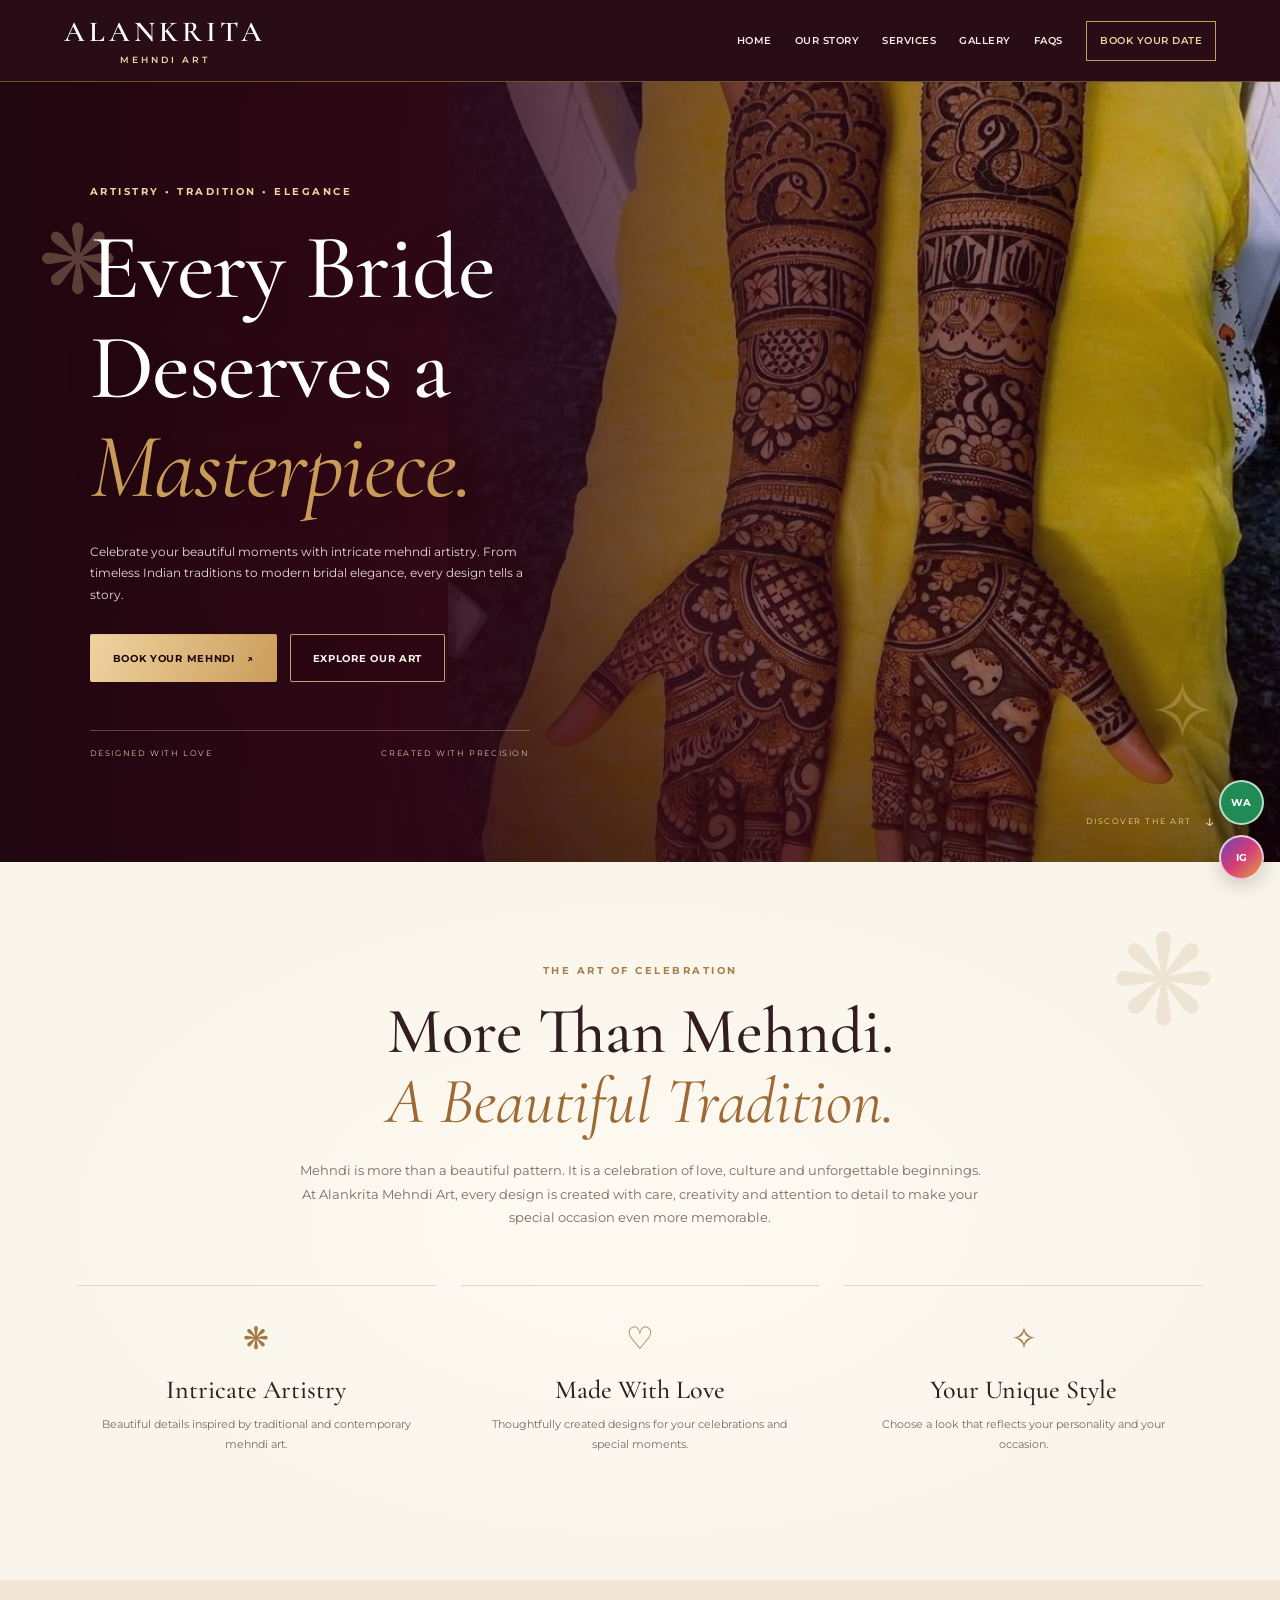
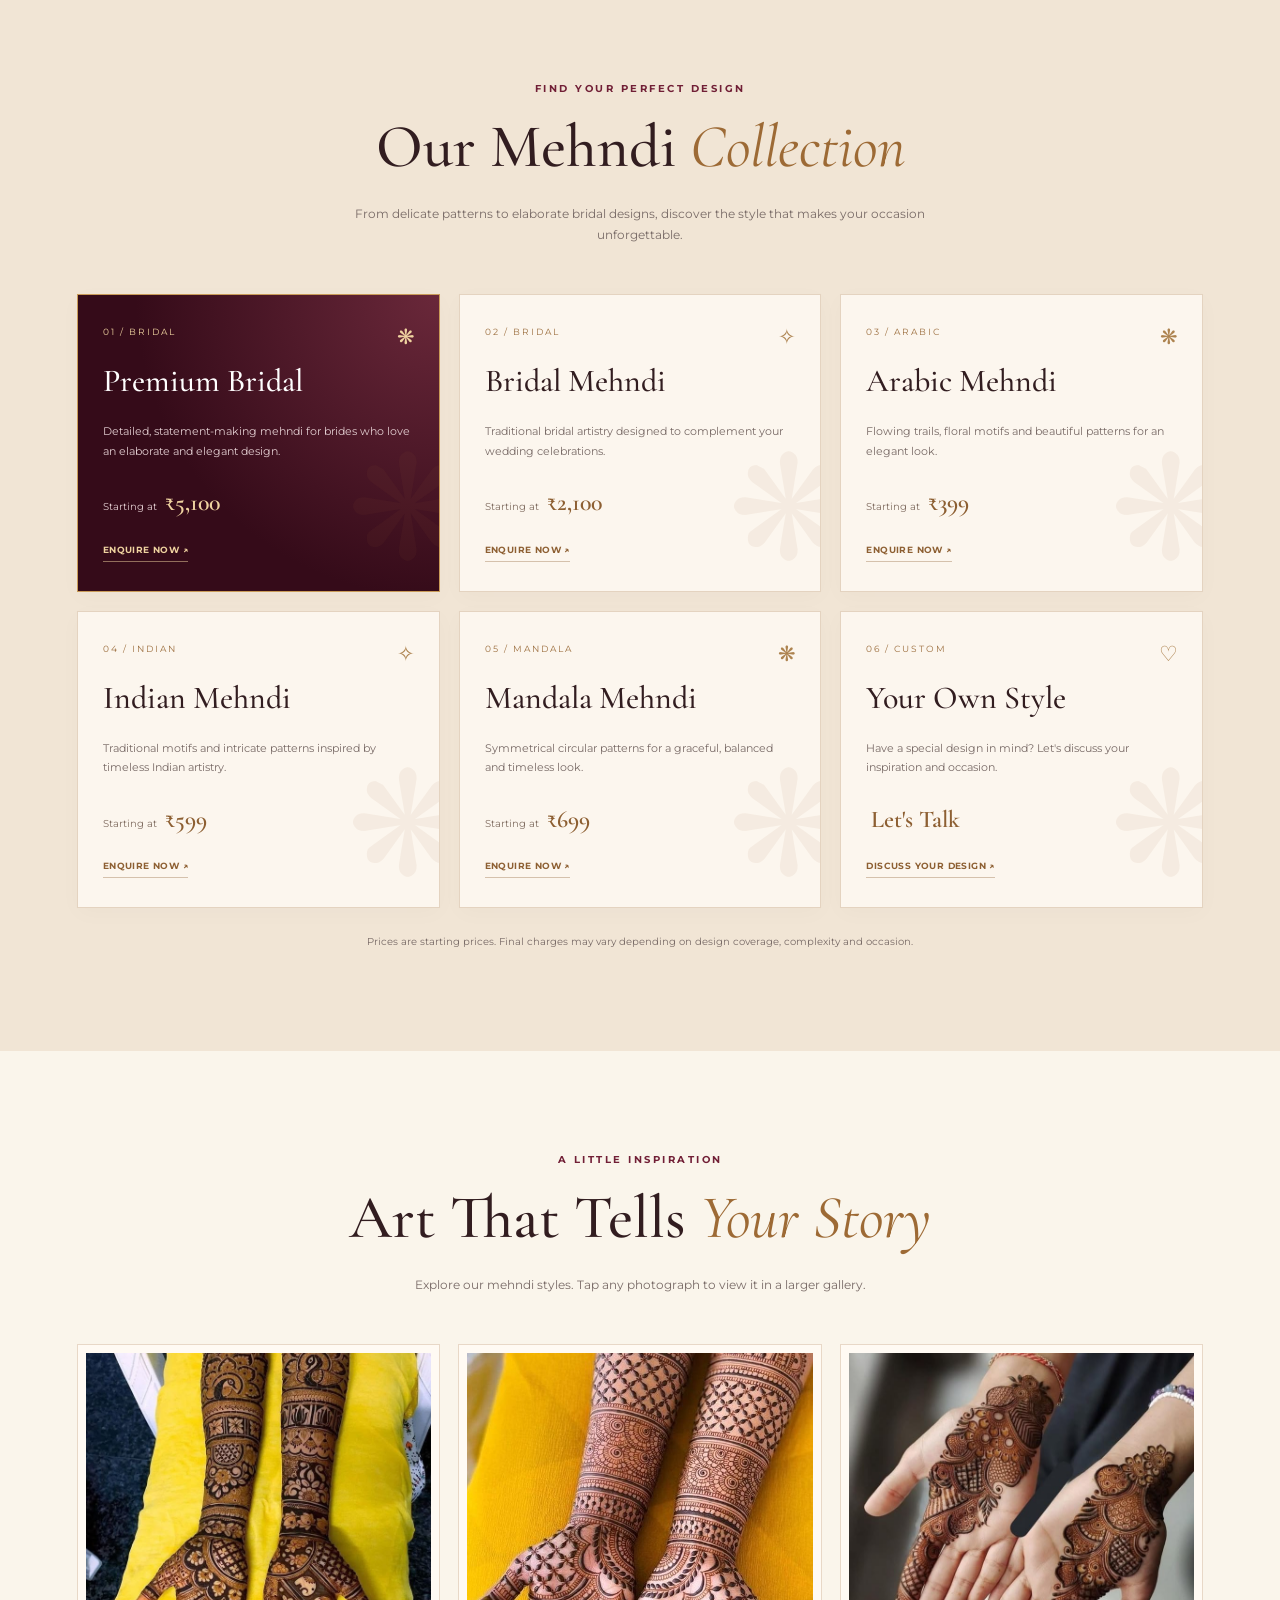
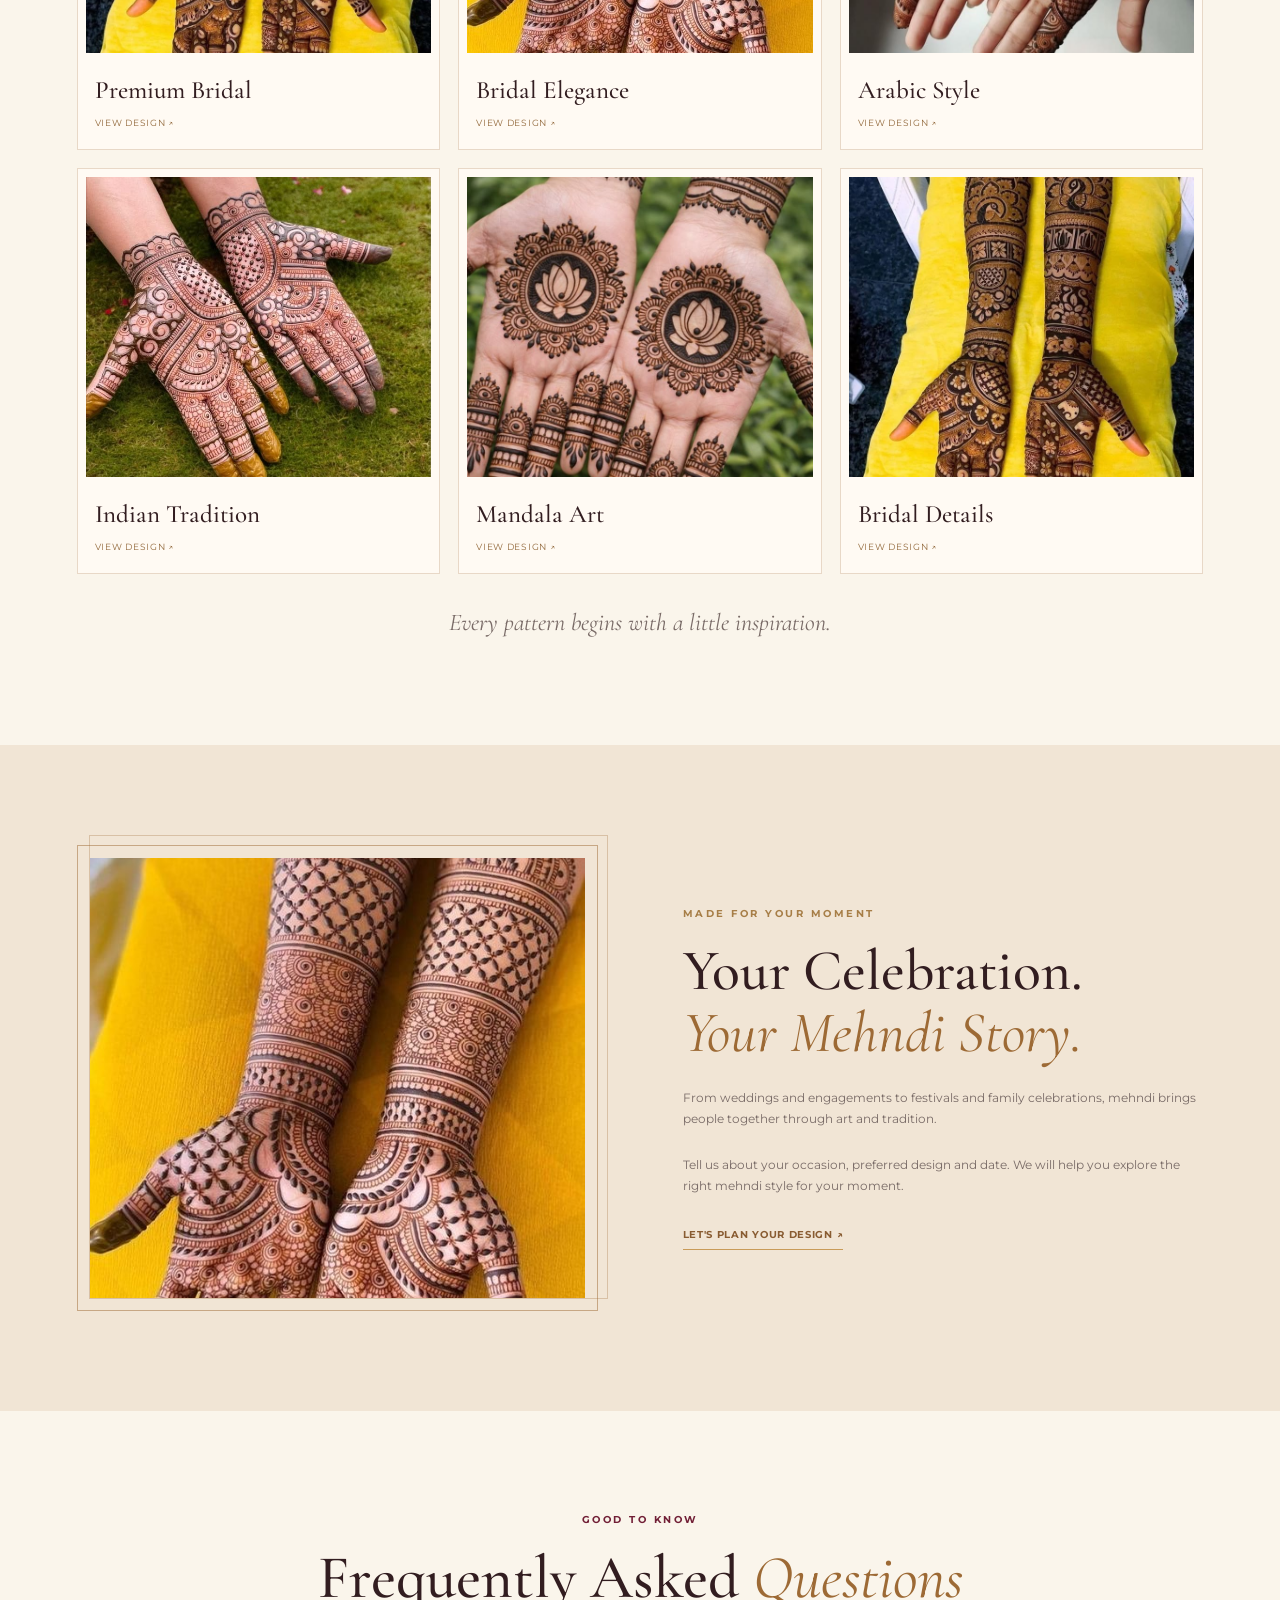
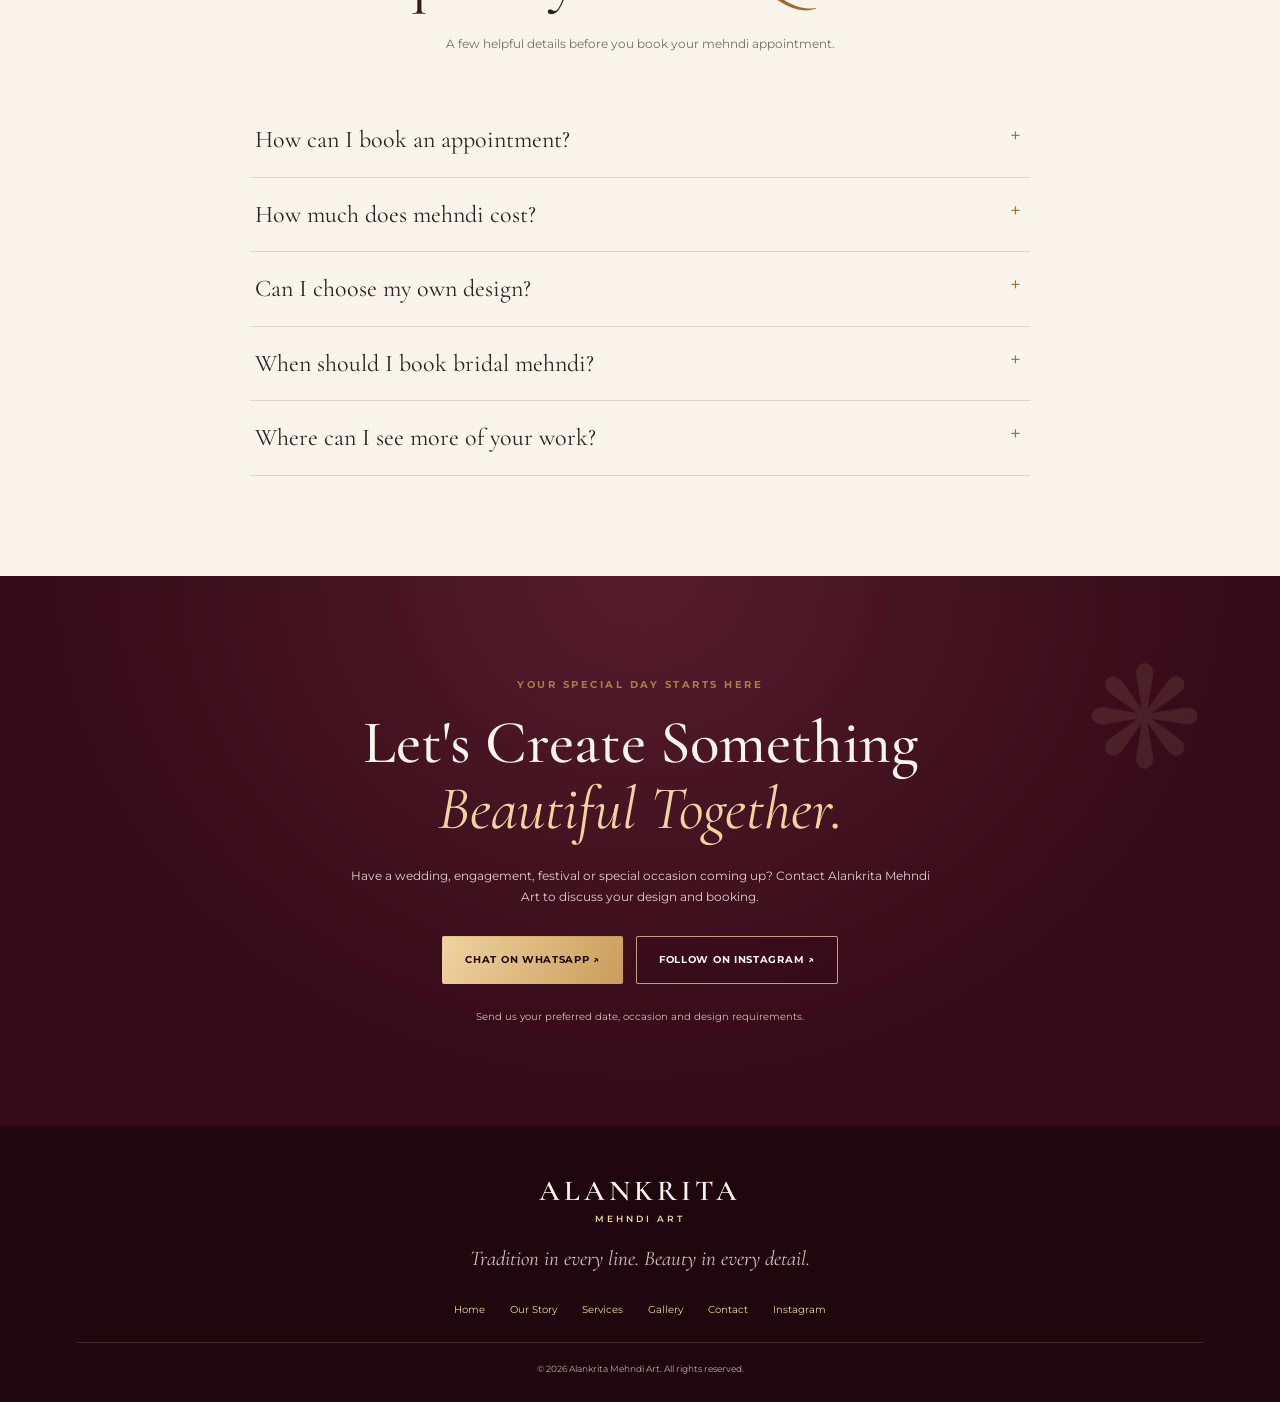
==== commit 9bf7cec3: "Update index.html" ====
--- a/index.html
+++ b/index.html
@@ -1,464 +1,677 @@
+
 <!DOCTYPE html>
 <html lang="en">
 <head>
   <meta charset="UTF-8">
-  <meta name="viewport" content="width=device-width, initial-scale=1">
+  <meta name="viewport" content="width=device-width, initial-scale=1.0">
 
   <meta name="theme-color" content="#350b19">
-  <meta name="description" content="Discover luxury bridal mehndi, Arabic henna, Indian designs and bespoke mehndi artistry by Alankrita Mehndi Art. Explore our portfolio and enquire about your appointment.">
-
-  <meta property="og:title" content="Alankrita Mehndi Art | Luxury Bridal Mehndi">
-  <meta property="og:description" content="Intricate mehndi artistry for your most unforgettable moments.">
-  <meta property="og:type" content="website">
+  <meta name="description" content="Discover beautiful bridal mehndi, Arabic mehndi, Indian mehndi and premium bridal henna designs by Alankrita Mehndi Art. Contact us to book your special occasion.">
 
   <title>Alankrita Mehndi Art | Luxury Bridal Mehndi</title>
 
   <link rel="preconnect" href="https://fonts.googleapis.com">
   <link rel="preconnect" href="https://fonts.gstatic.com" crossorigin>
-  <link href="https://fonts.googleapis.com/css2?family=Cormorant+Garamond:wght@400;500;600;700&family=Montserrat:wght@300;400;500;600;700&display=swap" rel="stylesheet">
+  <link href="https://fonts.googleapis.com/css2?family=Cormorant+Garamond:wght@400;500;600;700&family=Montserrat:wght@400;500;600;700&display=swap" rel="stylesheet">
 
   <link rel="stylesheet" href="style.css">
+  <script src="script.js" defer></script>
 </head>
 
 <body>
-
-  <a class="skip-link" href="#main">Skip to content</a>
 
   <!-- HEADER -->
   <header class="site-header" id="top">
-    <a class="brand" href="#top" aria-label="Alankrita Mehndi Art home">
+
+    <a class="brand" href="#home" aria-label="Alankrita Mehndi Art home">
       <span class="brand-name">ALANKRITA</span>
-      <span class="brand-subtitle">M E H N D I&nbsp; A R T</span>
+      <span class="brand-subtitle">MEHNDI ART</span>
     </a>
 
     <button
       class="menu-toggle"
-      id="menuToggle"
       type="button"
-      aria-label="Open navigation"
-      aria-controls="mainNav"
-      aria-expanded="false">
+      aria-label="Toggle navigation"
+      aria-expanded="false"
+      aria-controls="main-navigation"
+    >
       <span></span>
       <span></span>
       <span></span>
     </button>
 
-    <nav class="main-nav" id="mainNav" aria-label="Main navigation">
-      <a href="#top">Home</a>
+    <nav class="main-nav" id="main-navigation" aria-label="Main navigation">
+      <a href="#home">Home</a>
+      <a href="#about">Our Story</a>
       <a href="#services">Services</a>
       <a href="#gallery">Gallery</a>
-      <a href="#about">Our Story</a>
-      <a href="#faq">FAQ</a>
-      <a href="#contact">Contact</a>
-      <a class="nav-book" href="https://wa.me/919129824138">Book an Enquiry ↗</a>
+      <a href="#faq">FAQs</a>
+      <a class="nav-book" href="#booking">Book Your Date</a>
     </nav>
+
   </header>
 
-  <main id="main">
+
+  <main>
 
     <!-- HERO -->
-    <section class="hero" aria-labelledby="hero-title">
+    <section class="hero" id="home">
+
       <div class="hero-image-wrap">
         <img
           class="hero-image"
           src="Premium.bridal.style.JPG"
-          alt="Intricate premium bridal mehndi artistry"
-          fetchpriority="high">
+          alt="Intricate premium bridal mehndi design"
+          fetchpriority="high"
+        >
       </div>
 
       <div class="hero-shade"></div>
-      <div class="hero-ornament hero-ornament-left" aria-hidden="true">❋</div>
-      <div class="hero-ornament hero-ornament-right" aria-hidden="true">✧</div>
+
+      <span class="hero-ornament hero-ornament-left" aria-hidden="true">❋</span>
+      <span class="hero-ornament hero-ornament-right" aria-hidden="true">✧</span>
 
       <div class="hero-content">
-        <p class="eyebrow">ARTISTRY · TRADITION · ELEGANCE</p>
-
-        <h1 id="hero-title">
+
+        <p class="eyebrow">ARTISTRY • TRADITION • ELEGANCE</p>
+
+        <h1>
           Every Bride<br>
           Deserves a<br>
           <em>Masterpiece.</em>
         </h1>
 
         <p class="hero-copy">
-          Intricate mehndi artistry, thoughtfully created for
-          your most beautiful and unforgettable moments.
+          Celebrate your beautiful moments with intricate mehndi artistry.
+          From timeless Indian traditions to modern bridal elegance,
+          every design tells a story.
         </p>
 
         <div class="hero-actions">
-          <a class="button button-gold" href="#gallery">
-            Discover Our Designs <span aria-hidden="true">↗</span>
-          </a>
-
           <a
-            class="button button-outline"
-            href="https://wa.me/919129824138?text=Hi%20Alankrita%20Mehndi%20Art%2C%20I%20would%20like%20to%20enquire%20about%20an%20appointment.">
-            Book on WhatsApp
+            class="button button-gold"
+            href="https://wa.me/919129824138?text=Hello%20Alankrita%20Mehndi%20Art%2C%20I%20would%20like%20to%20enquire%20about%20a%20booking."
+            target="_blank"
+            rel="noopener noreferrer"
+          >
+            Book Your Mehndi <span aria-hidden="true">↗</span>
+          </a>
+
+          <a class="button button-outline" href="#gallery">
+            Explore Our Art
           </a>
         </div>
 
         <div class="hero-signature">
-          <span>01 — THE ART OF HENNA</span>
-          <span>MADE WITH LOVE ♡</span>
+          <span>DESIGNED WITH LOVE</span>
+          <span>CREATED WITH PRECISION</span>
         </div>
-      </div>
-
-      <a class="scroll-cue" href="#services">
-        <span>DISCOVER THE COLLECTION</span>
+
+      </div>
+
+      <a class="scroll-cue" href="#about" aria-label="Scroll to our story">
+        <span>DISCOVER THE ART</span>
         <span aria-hidden="true">↓</span>
       </a>
+
     </section>
 
-    <!-- INTRODUCTION -->
-    <section class="intro section" id="about">
-      <div class="intro-decoration" aria-hidden="true">❋</div>
-
-      <p class="eyebrow">THE ART BEHIND EVERY DETAIL</p>
+
+    <!-- OUR STORY -->
+    <section class="section intro" id="about">
+
+      <span class="intro-decoration" aria-hidden="true">❋</span>
+
+      <p class="eyebrow">THE ART OF CELEBRATION</p>
 
       <h2>
-        More than mehndi.<br>
-        <em>A memory in every detail.</em>
+        More Than Mehndi.<br>
+        <em>A Beautiful Tradition.</em>
       </h2>
 
       <p class="intro-copy">
-        At Alankrita Mehndi Art, every pattern is an expression
-        of creativity and tradition. From delicate flowing lines
-        to elaborate bridal compositions, discover artistry
-        created to complement your special occasion.
+        Mehndi is more than a beautiful pattern. It is a celebration of
+        love, culture and unforgettable beginnings. At Alankrita Mehndi Art,
+        every design is created with care, creativity and attention to detail
+        to make your special occasion even more memorable.
       </p>
 
       <div class="intro-values">
+
+        <article class="value-item">
+          <span class="value-icon" aria-hidden="true">❋</span>
+          <h3>Intricate Artistry</h3>
+          <p>Beautiful details inspired by traditional and contemporary mehndi art.</p>
+        </article>
+
+        <article class="value-item">
+          <span class="value-icon" aria-hidden="true">♡</span>
+          <h3>Made With Love</h3>
+          <p>Thoughtfully created designs for your celebrations and special moments.</p>
+        </article>
+
         <article class="value-item">
           <span class="value-icon" aria-hidden="true">✧</span>
-          <h3>Intricate Artistry</h3>
-          <p>Beautiful patterns with thoughtful detail.</p>
-        </article>
-
-        <article class="value-item">
-          <span class="value-icon" aria-hidden="true">❋</span>
+          <h3>Your Unique Style</h3>
+          <p>Choose a look that reflects your personality and your occasion.</p>
+        </article>
+
+      </div>
+
+    </section>
+
+
+    <!-- SERVICES AND PRICES -->
+    <section class="section services" id="services">
+
+      <div class="section-heading">
+        <p class="eyebrow">FIND YOUR PERFECT DESIGN</p>
+
+        <h2>
+          Our Mehndi <em>Collection</em>
+        </h2>
+
+        <p>
+          From delicate patterns to elaborate bridal designs,
+          discover the style that makes your occasion unforgettable.
+        </p>
+      </div>
+
+      <div class="service-grid">
+
+        <article class="service-card service-card-featured">
+          <span class="service-number">01 / BRIDAL</span>
+          <span class="service-flower" aria-hidden="true">❋</span>
+
+          <h3>Premium Bridal</h3>
+
+          <p>
+            Detailed, statement-making mehndi for brides who love
+            an elaborate and elegant design.
+          </p>
+
+          <p class="service-price">
+            Starting at <strong>₹5,100</strong>
+          </p>
+
+          <a href="https://wa.me/919129824138?text=Hello%2C%20I%20am%20interested%20in%20Premium%20Bridal%20Mehndi." target="_blank" rel="noopener noreferrer">
+            Enquire Now ↗
+          </a>
+        </article>
+
+        <article class="service-card">
+          <span class="service-number">02 / BRIDAL</span>
+          <span class="service-flower" aria-hidden="true">✧</span>
+
+          <h3>Bridal Mehndi</h3>
+
+          <p>
+            Traditional bridal artistry designed to complement
+            your wedding celebrations.
+          </p>
+
+          <p class="service-price">
+            Starting at <strong>₹2,100</strong>
+          </p>
+
+          <a href="https://wa.me/919129824138?text=Hello%2C%20I%20am%20interested%20in%20Bridal%20Mehndi." target="_blank" rel="noopener noreferrer">
+            Enquire Now ↗
+          </a>
+        </article>
+
+        <article class="service-card">
+          <span class="service-number">03 / ARABIC</span>
+          <span class="service-flower" aria-hidden="true">❋</span>
+
+          <h3>Arabic Mehndi</h3>
+
+          <p>
+            Flowing trails, floral motifs and beautiful patterns
+            for an elegant look.
+          </p>
+
+          <p class="service-price">
+            Starting at <strong>₹399</strong>
+          </p>
+
+          <a href="https://wa.me/919129824138?text=Hello%2C%20I%20am%20interested%20in%20Arabic%20Mehndi." target="_blank" rel="noopener noreferrer">
+            Enquire Now ↗
+          </a>
+        </article>
+
+        <article class="service-card">
+          <span class="service-number">04 / INDIAN</span>
+          <span class="service-flower" aria-hidden="true">✧</span>
+
+          <h3>Indian Mehndi</h3>
+
+          <p>
+            Traditional motifs and intricate patterns inspired
+            by timeless Indian artistry.
+          </p>
+
+          <p class="service-price">
+            Starting at <strong>₹599</strong>
+          </p>
+
+          <a href="https://wa.me/919129824138?text=Hello%2C%20I%20am%20interested%20in%20Indian%20Mehndi." target="_blank" rel="noopener noreferrer">
+            Enquire Now ↗
+          </a>
+        </article>
+
+        <article class="service-card">
+          <span class="service-number">05 / MANDALA</span>
+          <span class="service-flower" aria-hidden="true">❋</span>
+
+          <h3>Mandala Mehndi</h3>
+
+          <p>
+            Symmetrical circular patterns for a graceful,
+            balanced and timeless look.
+          </p>
+
+          <p class="service-price">
+            Starting at <strong>₹699</strong>
+          </p>
+
+          <a href="https://wa.me/919129824138?text=Hello%2C%20I%20am%20interested%20in%20Mandala%20Mehndi." target="_blank" rel="noopener noreferrer">
+            Enquire Now ↗
+          </a>
+        </article>
+
+        <article class="service-card">
+          <span class="service-number">06 / CUSTOM</span>
+          <span class="service-flower" aria-hidden="true">♡</span>
+
           <h3>Your Own Style</h3>
-          <p>Find inspiration for your special occasion.</p>
-        </article>
-
-        <article class="value-item">
-          <span class="value-icon" aria-hidden="true">♡</span>
-          <h3>Made with Love</h3>
-          <p>Personal touches for meaningful memories.</p>
-        </article>
-      </div>
+
+          <p>
+            Have a special design in mind? Let's discuss your
+            inspiration and occasion.
+          </p>
+
+          <p class="service-price">
+            <strong>Let's Talk</strong>
+          </p>
+
+          <a href="https://wa.me/919129824138?text=Hello%2C%20I%20would%20like%20to%20discuss%20a%20custom%20mehndi%20design." target="_blank" rel="noopener noreferrer">
+            Discuss Your Design ↗
+          </a>
+        </article>
+
+      </div>
+
+      <p class="pricing-note">
+        Prices are starting prices. Final charges may vary depending
+        on design coverage, complexity and occasion.
+      </p>
+
     </section>
 
-    <!-- SERVICES -->
-    <section class="services section" id="services">
+
+    <!-- GALLERY -->
+    <section class="section gallery-section" id="gallery">
+
       <div class="section-heading">
-        <p class="eyebrow">OUR SIGNATURE STYLES</p>
-        <h2>Find Your <em>Perfect Design</em></h2>
+        <p class="eyebrow">A LITTLE INSPIRATION</p>
+
+        <h2>
+          Art That Tells <em>Your Story</em>
+        </h2>
+
         <p>
-          From graceful everyday patterns to intricate bridal
-          artistry, explore the style that speaks to you.
+          Explore our mehndi styles. Tap any photograph to view it
+          in a larger gallery.
         </p>
       </div>
 
-      <div class="service-grid">
-
-        <article class="service-card">
-          <span class="service-number">01</span>
-          <span class="service-flower" aria-hidden="true">✿</span>
-          <h3>Arabic Style</h3>
-          <p>Flowing patterns and graceful spaces with a modern touch.</p>
-          <p class="service-price">Starting at <strong>₹399</strong></p>
-          <a href="https://wa.me/919129824138?text=Hi%2C%20I%20am%20interested%20in%20Arabic%20mehndi.">Enquire about this style ↗</a>
-        </article>
-
-        <article class="service-card">
-          <span class="service-number">02</span>
-          <span class="service-flower" aria-hidden="true">❋</span>
-          <h3>Indian Style</h3>
-          <p>Traditional motifs and detailed compositions inspired by heritage.</p>
-          <p class="service-price">Starting at <strong>₹599</strong></p>
-          <a href="https://wa.me/919129824138?text=Hi%2C%20I%20am%20interested%20in%20Indian%20mehndi.">Enquire about this style ↗</a>
-        </article>
-
-        <article class="service-card">
-          <span class="service-number">03</span>
-          <span class="service-flower" aria-hidden="true">✺</span>
-          <h3>Mandala Style</h3>
-          <p>Balanced circular patterns with delicate, timeless detail.</p>
-          <p class="service-price">Starting at <strong>₹699</strong></p>
-          <a href="https://wa.me/919129824138?text=Hi%2C%20I%20am%20interested%20in%20Mandala%20mehndi.">Enquire about this style ↗</a>
-        </article>
-
-        <article class="service-card">
-          <span class="service-number">04</span>
-          <span class="service-flower" aria-hidden="true">❀</span>
-          <h3>Bridal Mehndi</h3>
-          <p>Beautifully detailed artistry for your wedding celebrations.</p>
-          <p class="service-price">Starting at <strong>₹2,100</strong></p>
-          <a href="https://wa.me/919129824138?text=Hi%2C%20I%20would%20like%20to%20enquire%20about%20bridal%20mehndi.">Enquire about this style ↗</a>
-        </article>
-
-        <article class="service-card service-card-featured">
-          <span class="service-number">05</span>
-          <span class="service-flower" aria-hidden="true">✧</span>
-          <h3>Premium Bridal</h3>
-          <p>Our signature bridal offering for an elaborate mehndi look.</p>
-          <p class="service-price">Starting at <strong>₹5,100</strong></p>
-          <a href="https://wa.me/919129824138?text=Hi%2C%20I%20would%20like%20to%20enquire%20about%20premium%20bridal%20mehndi.">Enquire about this style ↗</a>
-        </article>
-
-      </div>
-
-      <p class="pricing-note">
-        Starting prices are indicative. Final pricing can depend on
-        the design, coverage, occasion and requirements.
-        Please enquire for a personalised quote.
+      <div class="gallery-grid">
+
+        <button
+          class="gallery-tile"
+          type="button"
+          data-full-image="Premium.bridal.style.JPG"
+          aria-label="View Premium Bridal Mehndi photograph"
+        >
+          <img
+            src="Premium.bridal.style.JPG"
+            alt="Premium bridal mehndi design"
+            loading="lazy"
+          >
+          <span class="gallery-caption">Premium Bridal</span>
+          <span class="gallery-view">View Design ↗</span>
+        </button>
+
+        <button
+          class="gallery-tile"
+          type="button"
+          data-full-image="Bridal.style.JPG"
+          aria-label="View Bridal Mehndi photograph"
+        >
+          <img
+            src="Bridal.style.JPG"
+            alt="Bridal mehndi design"
+            loading="lazy"
+          >
+          <span class="gallery-caption">Bridal Elegance</span>
+          <span class="gallery-view">View Design ↗</span>
+        </button>
+
+        <button
+          class="gallery-tile"
+          type="button"
+          data-full-image="Arabic.style.JPG"
+          aria-label="View Arabic Mehndi photograph"
+        >
+          <img
+            src="Arabic.style.JPG"
+            alt="Arabic mehndi pattern"
+            loading="lazy"
+          >
+          <span class="gallery-caption">Arabic Style</span>
+          <span class="gallery-view">View Design ↗</span>
+        </button>
+
+        <button
+          class="gallery-tile"
+          type="button"
+          data-full-image="Indian.style.JPG"
+          aria-label="View Indian Mehndi photograph"
+        >
+          <img
+            src="Indian.style.JPG"
+            alt="Traditional Indian mehndi design"
+            loading="lazy"
+          >
+          <span class="gallery-caption">Indian Tradition</span>
+          <span class="gallery-view">View Design ↗</span>
+        </button>
+
+        <button
+          class="gallery-tile"
+          type="button"
+          data-full-image="Mandala.style.JPG"
+          aria-label="View Mandala Mehndi photograph"
+        >
+          <img
+            src="Mandala.style.JPG"
+            alt="Mandala mehndi pattern"
+            loading="lazy"
+          >
+          <span class="gallery-caption">Mandala Art</span>
+          <span class="gallery-view">View Design ↗</span>
+        </button>
+
+        <button
+          class="gallery-tile"
+          type="button"
+          data-full-image="Premium.bridal.style.JPG"
+          aria-label="View another Premium Bridal Mehndi photograph"
+        >
+          <img
+            src="Premium.bridal.style.JPG"
+            alt="Intricate premium bridal henna artwork"
+            loading="lazy"
+          >
+          <span class="gallery-caption">Bridal Details</span>
+          <span class="gallery-view">View Design ↗</span>
+        </button>
+
+      </div>
+
+      <p class="gallery-note">
+        Every pattern begins with a little inspiration.
       </p>
+
     </section>
 
-    <!-- GALLERY -->
-    <section class="gallery-section section" id="gallery">
-      <div class="section-heading">
-        <p class="eyebrow">A COLLECTION OF HANDCRAFTED BEAUTY</p>
-        <h2>The Art <em>Gallery</em></h2>
-        <p>
-          Explore our mehndi designs. Select any photograph
-          to view it in a larger format.
-        </p>
-      </div>
-
-      <div class="gallery-grid">
-
-        <button class="gallery-tile" type="button"
-          data-full-image="Premium.bridal.style.JPG"
-          data-caption="Premium Bridal Mehndi">
-          <img src="Premium.bridal.style.JPG"
-            alt="Premium bridal mehndi design"
-            loading="lazy">
-          <span class="gallery-caption">Premium Bridal</span>
-          <span class="gallery-view">View design ↗</span>
-        </button>
-
-        <button class="gallery-tile" type="button"
-          data-full-image="Bridal.style.JPG"
-          data-caption="Bridal Mehndi">
-          <img src="Bridal.style.JPG"
-            alt="Bridal mehndi artistry"
-            loading="lazy">
-          <span class="gallery-caption">Bridal Elegance</span>
-          <span class="gallery-view">View design ↗</span>
-        </button>
-
-        <button class="gallery-tile" type="button"
-          data-full-image="Arabic.style.JPG"
-          data-caption="Arabic Mehndi">
-          <img src="Arabic.style.JPG"
-            alt="Arabic mehndi pattern"
-            loading="lazy">
-          <span class="gallery-caption">Arabic Artistry</span>
-          <span class="gallery-view">View design ↗</span>
-        </button>
-
-        <button class="gallery-tile" type="button"
-          data-full-image="Indian.style.JPG"
-          data-caption="Indian Mehndi">
-          <img src="Indian.style.JPG"
-            alt="Traditional Indian mehndi pattern"
-            loading="lazy">
-          <span class="gallery-caption">Indian Tradition</span>
-          <span class="gallery-view">View design ↗</span>
-        </button>
-
-        <button class="gallery-tile" type="button"
-          data-full-image="Mandala.style.JPG"
-          data-caption="Mandala Mehndi">
-          <img src="Mandala.style.JPG"
-            alt="Mandala mehndi artwork"
-            loading="lazy">
-          <span class="gallery-caption">Mandala Magic</span>
-          <span class="gallery-view">View design ↗</span>
-        </button>
-
-      </div>
-
-      <p class="gallery-note">
-        Every design tells a story. Let’s find yours.
-      </p>
-    </section>
-
-    <!-- BRAND EXPERIENCE -->
-    <section class="experience section">
+
+    <!-- EXPERIENCE -->
+    <section class="section experience" id="experience">
+
       <div class="experience-image">
         <img
           src="Bridal.style.JPG"
-          alt="Intricate bridal mehndi details"
-          loading="lazy">
+          alt="Detailed bridal mehndi artistry"
+          loading="lazy"
+        >
       </div>
 
       <div class="experience-content">
-        <p class="eyebrow">THE ALANKRITA EXPERIENCE</p>
-        <h2>Little Details.<br><em>Lasting Impressions.</em></h2>
+
+        <p class="eyebrow">MADE FOR YOUR MOMENT</p>
+
+        <h2>
+          Your Celebration.<br>
+          <em>Your Mehndi Story.</em>
+        </h2>
 
         <p>
-          Your special occasion deserves a design that feels
-          personal. Share your inspirations and preferred style
-          with us so we can discuss an approach suited to your event.
+          From weddings and engagements to festivals and family
+          celebrations, mehndi brings people together through art
+          and tradition.
         </p>
 
-        <a class="text-link" href="https://wa.me/919129824138?text=Hi%2C%20I%20would%20like%20to%20discuss%20a%20custom%20mehndi%20design.">
-          Discuss Your Design ↗
+        <p>
+          Tell us about your occasion, preferred design and date.
+          We will help you explore the right mehndi style for your moment.
+        </p>
+
+        <a class="text-link" href="#booking">
+          Let's Plan Your Design ↗
         </a>
-      </div>
+
+      </div>
+
     </section>
 
+
     <!-- FAQ -->
-    <section class="faq section" id="faq">
+    <section class="section faq" id="faq">
+
       <div class="section-heading">
-        <p class="eyebrow">A FEW HELPFUL ANSWERS</p>
-        <h2>Frequently Asked <em>Questions</em></h2>
+        <p class="eyebrow">GOOD TO KNOW</p>
+
+        <h2>
+          Frequently Asked <em>Questions</em>
+        </h2>
+
+        <p>
+          A few helpful details before you book your mehndi appointment.
+        </p>
       </div>
 
       <div class="faq-list">
+
         <details>
-          <summary>How can I enquire about an appointment?</summary>
-          <p>
-            Use any WhatsApp booking link on this website to tell us
-            your occasion, preferred date and design requirements.
+          <summary>How can I book an appointment?</summary>
+          <p>
+            Tap any booking or WhatsApp link on this website to contact
+            us. Share your occasion, preferred date and design requirements.
           </p>
         </details>
 
         <details>
-          <summary>What are your starting prices?</summary>
-          <p>
-            Arabic starts at ₹399, Indian at ₹599, Mandala at ₹699,
-            Bridal at ₹2,100 and Premium Bridal at ₹5,100.
-            Final pricing depends on your requirements.
+          <summary>How much does mehndi cost?</summary>
+          <p>
+            Our listed starting prices range from ₹399 for Arabic mehndi
+            to ₹5,100 for Premium Bridal Mehndi. Your final price depends
+            on the design and coverage you choose.
           </p>
         </details>
 
         <details>
-          <summary>Can I request a customised design?</summary>
-          <p>
-            Yes. Share your preferred patterns and inspiration through
-            WhatsApp so we can discuss your requirements.
+          <summary>Can I choose my own design?</summary>
+          <p>
+            Yes. You can share your inspiration or preferred style with
+            us so we can discuss a design that suits your occasion.
+          </p>
+        </details>
+
+        <details>
+          <summary>When should I book bridal mehndi?</summary>
+          <p>
+            We recommend contacting us as early as possible with your
+            wedding date so we can discuss availability and requirements.
           </p>
         </details>
 
         <details>
           <summary>Where can I see more of your work?</summary>
           <p>
-            Explore the gallery on this website and visit our
-            Instagram profile for more design inspiration.
+            Visit our Instagram page for more mehndi inspiration and
+            examples of our work.
           </p>
         </details>
 
-        <details>
-          <summary>How do I confirm availability and pricing?</summary>
-          <p>
-            Contact us directly with your date, occasion, location
-            and preferred design. Availability and final pricing
-            must be confirmed with us.
-          </p>
-        </details>
-      </div>
+      </div>
+
     </section>
 
-    <!-- CONTACT AND BOOKING -->
-    <section class="booking section" id="contact">
-      <div class="booking-decoration" aria-hidden="true">❋</div>
+
+    <!-- BOOKING -->
+    <section class="section booking" id="booking">
+
+      <span class="booking-decoration" aria-hidden="true">❋</span>
 
       <p class="eyebrow">YOUR SPECIAL DAY STARTS HERE</p>
 
-      <h2>Let’s Create Something <em>Beautiful.</em></h2>
+      <h2>
+        Let's Create Something<br>
+        <em>Beautiful Together.</em>
+      </h2>
 
       <p>
-        From bridal celebrations to special occasions,
-        tell us about the design you have in mind.
+        Have a wedding, engagement, festival or special occasion coming up?
+        Contact Alankrita Mehndi Art to discuss your design and booking.
       </p>
 
       <div class="booking-actions">
-        <a class="button button-gold"
-          href="https://wa.me/919129824138?text=Hi%20Alankrita%20Mehndi%20Art%2C%20I%20would%20like%20to%20enquire%20about%20booking%20mehndi.">
-          Enquire on WhatsApp ↗
+
+        <a
+          class="button button-gold"
+          href="https://wa.me/919129824138?text=Hello%20Alankrita%20Mehndi%20Art%2C%20I%20would%20like%20to%20enquire%20about%20a%20mehndi%20booking."
+          target="_blank"
+          rel="noopener noreferrer"
+        >
+          Chat on WhatsApp ↗
         </a>
 
-        <a class="button button-outline"
+        <a
+          class="button button-outline"
           href="https://www.instagram.com/balaji_mehandi_art_banglore/"
           target="_blank"
-          rel="noopener noreferrer">
+          rel="noopener noreferrer"
+        >
           Follow on Instagram ↗
         </a>
+
       </div>
 
       <p class="contact-note">
-        Instagram: @balaji_mehandi_art_banglore
+        Send us your preferred date, occasion and design requirements.
       </p>
+
     </section>
 
   </main>
+
 
   <!-- FOOTER -->
   <footer class="site-footer">
+
     <a class="brand footer-brand" href="#top">
       <span class="brand-name">ALANKRITA</span>
-      <span class="brand-subtitle">M E H N D I&nbsp; A R T</span>
+      <span class="brand-subtitle">MEHNDI ART</span>
     </a>
 
     <p class="footer-tagline">
-      Art on your hands. Memories in your heart.
+      Tradition in every line. Beauty in every detail.
     </p>
 
     <nav class="footer-nav" aria-label="Footer navigation">
-      <a href="#top">Home</a>
+      <a href="#home">Home</a>
+      <a href="#about">Our Story</a>
       <a href="#services">Services</a>
       <a href="#gallery">Gallery</a>
-      <a href="#about">Our Story</a>
-      <a href="#contact">Contact</a>
+      <a href="#booking">Contact</a>
+      <a
+        href="https://www.instagram.com/balaji_mehandi_art_banglore/"
+        target="_blank"
+        rel="noopener noreferrer"
+      >Instagram</a>
     </nav>
 
     <p class="copyright">
-      © <span id="currentYear">2026</span> Alankrita Mehndi Art.
-      All rights reserved.
+      © 2026 Alankrita Mehndi Art. All rights reserved.
     </p>
+
   </footer>
 
-  <!-- FLOATING CONTACT LINKS -->
-  <nav class="floating-social" aria-label="Quick contact links">
-    <a class="social whatsapp"
+
+  <!-- FLOATING SOCIAL LINKS -->
+  <div class="floating-social" aria-label="Contact us">
+
+    <a
+      class="social whatsapp"
       href="https://wa.me/919129824138"
-      aria-label="Contact on WhatsApp"
-      title="WhatsApp">WA</a>
-
-    <a class="social instagram"
+      target="_blank"
+      rel="noopener noreferrer"
+      aria-label="Contact us on WhatsApp"
+      title="WhatsApp"
+    >WA</a>
+
+    <a
+      class="social instagram"
       href="https://www.instagram.com/balaji_mehandi_art_banglore/"
       target="_blank"
       rel="noopener noreferrer"
-      aria-label="Visit Instagram"
-      title="Instagram">IG</a>
-  </nav>
-
-  <!-- IMAGE LIGHTBOX -->
-  <dialog class="lightbox" id="lightbox" aria-label="Mehndi photograph viewer">
-    <button class="lightbox-close"
+      aria-label="Visit our Instagram page"
+      title="Instagram"
+    >IG</a>
+
+  </div>
+
+
+  <!-- GALLERY LIGHTBOX -->
+  <dialog class="lightbox" id="lightbox" aria-label="Mehndi photo gallery">
+
+    <button
+      class="lightbox-close"
       id="lightboxClose"
       type="button"
-      aria-label="Close photograph">×</button>
-
-    <button class="lightbox-prev"
+      aria-label="Close gallery"
+    >×</button>
+
+    <button
+      class="lightbox-prev"
       id="lightboxPrev"
       type="button"
-      aria-label="Previous photograph">‹</button>
+      aria-label="Previous photo"
+    >‹</button>
 
     <figure class="lightbox-figure">
-      <img id="lightboxImage" src="" alt="">
-      <figcaption id="lightboxCaption"></figcaption>
+
+      <img
+        id="lightboxImage"
+        src="Premium.bridal.style.JPG"
+        alt="Mehndi design enlarged"
+      >
+
+      <figcaption id="lightboxCaption">
+        Premium Bridal
+      </figcaption>
+
     </figure>
 
-    <button class="lightbox-next"
+    <button
+      class="lightbox-next"
       id="lightboxNext"
       type="button"
-      aria-label="Next photograph">›</button>
+      aria-label="Next photo"
+    >›</button>
+
   </dialog>
-
-  <script src="script.js" defer></script>
 
 </body>
 </html>
--- a/style.css
+++ b/style.css
@@ -1,19 +1,28 @@
 
-@import url('https://fonts.googleapis.com/css2?family=Cormorant+Garamond:wght@400;500;600;700&family=Montserrat:wght@300;400;500;600&display=swap');
+/* ==================================================
+   ALANKRITA MEHNDI ART — LUXURY WEBSITE
+   Burgundy • Champagne Gold • Ivory
+   ================================================== */
 
 :root {
-  --wine: #350b19;
-  --wine-light: #53172b;
-  --gold: #d8b779;
-  --cream: #fbf4e9;
-  --ink: #28151a;
-  --muted: #806c6d;
+  --burgundy: #350b19;
+  --burgundy-dark: #20060f;
+  --burgundy-light: #57182a;
+  --wine: #711f36;
+  --gold: #c99b58;
+  --gold-light: #efd3a0;
+  --ivory: #faf5eb;
+  --paper: #f1e5d5;
+  --ink: #321d20;
+  --muted: #796b67;
+  --line: rgba(127, 83, 48, .2);
+  --heading: "Cormorant Garamond", Georgia, serif;
+  --body: "Montserrat", Arial, sans-serif;
+  --page-width: 1240px;
 }
 
 * {
   box-sizing: border-box;
-  margin: 0;
-  padding: 0;
 }
 
 html {
@@ -22,16 +31,24 @@
 }
 
 body {
-  background: var(--cream);
+  margin: 0;
   color: var(--ink);
-  font-family: 'Montserrat', sans-serif;
+  background: var(--ivory);
+  font-family: var(--body);
   font-size: 14px;
   line-height: 1.8;
+  -webkit-font-smoothing: antialiased;
   overflow-x: hidden;
 }
 
+body.menu-open,
 body.lightbox-open {
   overflow: hidden;
+}
+
+img {
+  display: block;
+  max-width: 100%;
 }
 
 a {
@@ -41,161 +58,226 @@
 
 button {
   font: inherit;
-}
-
-.navbar {
+  -webkit-tap-highlight-color: transparent;
+}
+
+button:focus-visible,
+a:focus-visible,
+summary:focus-visible {
+  outline: 2px solid var(--gold);
+  outline-offset: 4px;
+}
+
+::selection {
+  color: white;
+  background: var(--wine);
+}
+
+.skip-link {
+  position: fixed;
+  z-index: 9999;
+  top: 10px;
+  left: 10px;
+  padding: 10px 16px;
+  color: white;
+  background: var(--burgundy);
+  transform: translateY(-150%);
+}
+
+.skip-link:focus {
+  transform: translateY(0);
+}
+
+/* HEADER */
+
+.site-header {
+  position: sticky;
+  z-index: 100;
+  top: 0;
+  display: flex;
   min-height: 82px;
-  padding: 14px 6%;
-  background: rgba(45, 8, 21, .97);
-  color: var(--cream);
-  display: flex;
+  align-items: center;
   justify-content: space-between;
+  gap: 24px;
+  padding: 14px max(5%, calc((100% - var(--page-width)) / 2));
+  color: white;
+  background: rgba(35, 6, 15, .97);
+  border-bottom: 1px solid rgba(218, 177, 105, .4);
+  backdrop-filter: blur(16px);
+}
+
+.brand {
+  display: inline-flex;
+  flex-shrink: 0;
+  flex-direction: column;
   align-items: center;
-  gap: 24px;
-  position: sticky;
-  top: 0;
-  z-index: 50;
-  border-bottom: 1px solid rgba(216,183,121,.35);
-  backdrop-filter: blur(16px);
-}
-
-.brand {
-  font-family: 'Cormorant Garamond', serif;
-  font-size: 27px;
-  line-height: 1.1;
-  letter-spacing: 2px;
+  line-height: 1.2;
+}
+
+.brand-name {
+  font-family: var(--heading);
+  font-size: 29px;
   font-weight: 600;
-  flex-shrink: 0;
-}
-
-.brand span {
-  display: block;
-  color: var(--gold);
-  font-family: 'Montserrat', sans-serif;
+  letter-spacing: 4px;
+}
+
+.brand-subtitle {
+  margin-top: 5px;
+  color: var(--gold-light);
   font-size: 9px;
-  letter-spacing: 4px;
-  margin-top: 6px;
+  font-weight: 600;
+  letter-spacing: 3px;
 }
 
 .main-nav {
   display: flex;
   align-items: center;
   justify-content: flex-end;
-  gap: clamp(12px, 2vw, 26px);
+  gap: clamp(12px, 1.8vw, 25px);
 }
 
 .main-nav > a {
+  position: relative;
+  color: #f6ede4;
   font-size: 10px;
-  letter-spacing: .7px;
-  color: #f1e4dc;
-  transition: color .3s;
+  font-weight: 600;
+  letter-spacing: .5px;
+  text-transform: uppercase;
+  transition: color .25s ease;
+}
+
+.main-nav > a:not(.nav-book)::after {
+  position: absolute;
+  right: 0;
+  bottom: -7px;
+  left: 0;
+  height: 1px;
+  background: var(--gold);
+  content: "";
+  transform: scaleX(0);
+  transform-origin: left;
+  transition: transform .3s ease;
 }
 
 .main-nav > a:hover {
-  color: var(--gold);
-}
-
-.main-nav .nav-book,
-.nav-book {
-  color: var(--gold);
+  color: var(--gold-light);
+}
+
+.main-nav > a:hover::after {
+  transform: scaleX(1);
+}
+
+.main-nav .nav-book {
+  padding: 10px 13px;
+  color: var(--gold-light);
   border: 1px solid var(--gold);
-  padding: 9px 15px;
-  font-size: 10px;
-  letter-spacing: 1px;
-  transition: .3s;
   white-space: nowrap;
 }
 
-.nav-book:hover {
-  background: var(--gold);
-  color: var(--wine);
+.main-nav .nav-book:hover {
+  color: var(--burgundy-dark);
+  background: var(--gold-light);
 }
 
 .menu-toggle {
   display: none;
-  color: var(--gold);
+  width: 44px;
+  height: 44px;
+  padding: 9px;
+  color: white;
   background: transparent;
-  border: 1px solid rgba(216,183,121,.6);
-  width: 43px;
-  height: 43px;
-  font-size: 24px;
+  border: 1px solid rgba(239, 211, 160, .45);
   cursor: pointer;
 }
 
+.menu-toggle span {
+  display: block;
+  width: 22px;
+  height: 1px;
+  margin: 6px auto;
+  background: var(--gold-light);
+  transition: transform .25s ease;
+}
+
+/* HERO */
+
 .hero {
-  min-height: 810px;
-  padding: 100px 7% 28px;
-  background:
-    radial-gradient(ellipse at 50% 57%, rgba(133,47,67,.55), transparent 42%),
-    linear-gradient(135deg, #210711, #4a1026 55%, #250813);
-  color: var(--cream);
-  text-align: center;
   position: relative;
+  display: flex;
+  min-height: min(780px, calc(100svh - 82px));
+  align-items: center;
   overflow: hidden;
   isolation: isolate;
-}
-
-.hero::before,
-.hero::after {
-  content: '✦';
+  padding: 80px max(7%, calc((100% - var(--page-width)) / 2));
+  color: white;
+  background:
+    radial-gradient(ellipse at 75% 45%, #672337 0%, transparent 55%),
+    linear-gradient(125deg, #20060f, #4b1227 60%, #260711);
+}
+
+.hero-image-wrap {
   position: absolute;
-  color: rgba(216,183,121,.2);
-  font-size: clamp(100px, 17vw, 210px);
-  font-family: serif;
-  pointer-events: none;
-  animation: floatDecor 8s ease-in-out infinite;
-}
-
-.hero::before {
-  top: 16%;
-  left: -25px;
-}
-
-.hero::after {
-  right: -20px;
-  bottom: 9%;
-  animation-delay: -4s;
-}
-
-.hero-glow {
+  z-index: -2;
+  inset: 0 0 0 35%;
+  overflow: hidden;
+}
+
+.hero-image {
+  width: 100%;
+  height: 100%;
+  object-fit: cover;
+  object-position: center;
+  animation: heroImageIn 1.3s ease both;
+}
+
+.hero-shade {
   position: absolute;
-  width: 440px;
-  height: 440px;
-  border-radius: 50%;
-  background: rgba(216,183,121,.12);
-  filter: blur(65px);
-  top: 23%;
-  left: calc(50% - 220px);
   z-index: -1;
-  animation: glowPulse 5s ease-in-out infinite alternate;
+  inset: 0;
+  background:
+    linear-gradient(90deg,
+      rgba(32, 6, 15, .99) 0%,
+      rgba(47, 8, 21, .94) 30%,
+      rgba(48, 8, 22, .65) 54%,
+      rgba(35, 5, 14, .17) 100%),
+    linear-gradient(0deg, rgba(30, 4, 12, .5), transparent 40%);
+}
+
+.hero-content {
+  width: min(610px, 70%);
+  position: relative;
+  z-index: 2;
+  animation: riseIn .9s ease both;
 }
 
 .eyebrow {
-  font-size: 9px;
-  letter-spacing: 3px;
+  margin: 0 0 18px;
   color: #a77e47;
-  margin-bottom: 20px;
-  font-weight: 600;
+  font-size: 10px;
+  font-weight: 700;
+  letter-spacing: 2.5px;
+  line-height: 1.7;
+  text-transform: uppercase;
 }
 
 .hero .eyebrow {
-  color: var(--gold);
+  color: var(--gold-light);
 }
 
 h1,
 h2,
 h3 {
-  font-family: 'Cormorant Garamond', serif;
+  margin-top: 0;
+  font-family: var(--heading);
   font-weight: 500;
-  line-height: 1.1;
+  line-height: 1.08;
 }
 
 .hero h1 {
-  font-size: clamp(51px, 8vw, 94px);
-  letter-spacing: -1px;
-  position: relative;
-  z-index: 2;
-  text-shadow: 0 10px 35px rgba(0,0,0,.2);
+  margin-bottom: 24px;
+  font-size: clamp(58px, 7.2vw, 94px);
+  letter-spacing: -1.5px;
+  text-shadow: 0 8px 35px rgba(0, 0, 0, .2);
 }
 
 h1 em,
@@ -205,571 +287,942 @@
 }
 
 .hero-copy {
-  max-width: 460px;
-  margin: 24px auto 29px;
-  color: #e0cfd1;
+  max-width: 440px;
+  margin-bottom: 29px;
+  color: #e8d8d8;
   font-size: 12px;
 }
 
-.hero-actions {
+.hero-actions,
+.booking-actions {
   display: flex;
-  justify-content: center;
+  flex-wrap: wrap;
   align-items: center;
   gap: 13px;
-  flex-wrap: wrap;
-  position: relative;
-  z-index: 3;
 }
 
 .button {
-  min-height: 47px;
-  padding: 12px 23px;
   display: inline-flex;
+  min-height: 48px;
   align-items: center;
   justify-content: center;
+  gap: 12px;
+  padding: 13px 22px;
+  border: 1px solid transparent;
+  border-radius: 2px;
   font-size: 10px;
-  letter-spacing: 1px;
-  transition: transform .35s, box-shadow .35s, background .35s;
+  font-weight: 700;
+  letter-spacing: .7px;
+  line-height: 1.5;
+  text-align: center;
+  text-transform: uppercase;
+  transition:
+    transform .3s ease,
+    box-shadow .3s ease,
+    color .3s ease,
+    background .3s ease;
 }
 
 .button:hover {
-  transform: translateY(-4px);
-  box-shadow: 0 12px 30px rgba(0,0,0,.17);
+  transform: translateY(-3px);
+  box-shadow: 0 12px 30px rgba(0, 0, 0, .2);
 }
 
 .button-gold {
-  background: linear-gradient(120deg, #f4dfb2, #c49a5a, #ead09a);
+  color: var(--burgundy-dark);
+  background: linear-gradient(115deg, #efd3a0, #c99b58 52%, #f0d7a7);
   background-size: 200% 200%;
-  color: #32101a;
-  box-shadow: 0 7px 24px rgba(216,183,121,.14);
-  animation: goldShimmer 6s ease infinite;
+  animation: goldShimmer 7s ease infinite;
 }
 
 .button-outline {
-  border: 1px solid rgba(216,183,121,.75);
-  color: var(--cream);
-}
-
-.hero-art {
-  height: 205px;
-  width: 205px;
-  border: 1px solid rgba(216,183,121,.45);
-  border-radius: 50%;
-  margin: 50px auto 25px;
-  display: grid;
-  place-items: center;
-  position: relative;
-  background: radial-gradient(circle, rgba(216,183,121,.17), transparent 68%);
-  box-shadow: 0 0 70px rgba(216,183,121,.12), inset 0 0 40px rgba(216,183,121,.1);
-  animation: heroFloat 5s ease-in-out infinite;
-  transform-style: preserve-3d;
-}
-
-.art-orbit {
+  color: var(--ivory);
+  border-color: rgba(239, 211, 160, .75);
+  background: rgba(36, 6, 15, .16);
+}
+
+.button-outline:hover {
+  color: var(--burgundy-dark);
+  background: var(--gold-light);
+}
+
+.hero-ornament {
   position: absolute;
-  inset: 12px;
-  border: 1px solid rgba(216,183,121,.55);
-  border-radius: 50%;
-}
-
-.orbit-one {
-  transform: rotateX(62deg) rotateZ(-25deg);
-  animation: orbitSpin 15s linear infinite;
-}
-
-.orbit-two {
-  transform: rotateY(62deg) rotateZ(25deg);
-  animation: orbitSpin 19s linear infinite reverse;
-}
-
-.art-center {
-  font-size: 100px;
-  color: var(--gold);
-  text-shadow: 0 0 30px rgba(216,183,121,.4);
-  animation: slowSpin 35s linear infinite;
-}
-
-.art-caption {
+  color: rgba(239, 211, 160, .28);
+  font-family: Georgia, serif;
+  pointer-events: none;
+  animation: floatDecor 8s ease-in-out infinite;
+}
+
+.hero-ornament-left {
+  top: 12%;
+  left: 3%;
+  font-size: 95px;
+}
+
+.hero-ornament-right {
+  right: 5%;
+  bottom: 10%;
+  font-size: 80px;
+  animation-delay: -4s;
+}
+
+.hero-signature {
+  display: flex;
+  flex-wrap: wrap;
+  justify-content: space-between;
+  gap: 12px;
+  max-width: 440px;
+  margin-top: 48px;
+  padding-top: 15px;
+  color: #d7bfa5;
+  border-top: 1px solid rgba(239, 211, 160, .3);
+  font-size: 8px;
+  letter-spacing: 1.6px;
+}
+
+.scroll-cue {
   position: absolute;
-  bottom: -34px;
-  white-space: nowrap;
-  color: #d9bd91;
-  font-size: 8px;
-  letter-spacing: 2px;
-}
-
-.hero-bottom {
+  right: 5%;
+  bottom: 25px;
   display: flex;
-  justify-content: space-between;
-  gap: 15px;
-  color: #c4a7aa;
+  align-items: center;
+  gap: 12px;
+  color: var(--gold-light);
   font-size: 8px;
   letter-spacing: 1.5px;
-  margin-top: 48px;
-}
-
-.scroll-cue {
-  display: inline-flex;
-  flex-direction: column;
-  gap: 2px;
-  margin-top: 18px;
-  color: var(--gold);
-  font-size: 8px;
-  letter-spacing: 2px;
-}
-
-.scroll-cue span {
-  font-size: 20px;
-  animation: arrowBounce 1.4s infinite;
-}
+}
+
+.scroll-cue span:last-child {
+  font-size: 18px;
+  animation: arrowBounce 1.5s ease-in-out infinite;
+}
+
+/* SHARED SECTIONS */
 
 .section {
-  padding: 100px 7%;
+  position: relative;
+  padding: 100px max(6%, calc((100% - var(--page-width)) / 2));
+}
+
+.section h2 {
+  margin-bottom: 22px;
+  font-size: clamp(38px, 5vw, 61px);
+}
+
+.section-heading {
+  max-width: 720px;
+  margin: 0 auto 48px;
   text-align: center;
 }
 
-.section h2 {
-  font-size: clamp(37px, 5vw, 60px);
-  margin-bottom: 24px;
-}
+.section-heading .eyebrow {
+  color: var(--wine);
+}
+
+.section-heading h2 em,
+.intro h2 em,
+.experience-content h2 em {
+  color: #9d6a35;
+}
+
+.section-heading > p:last-child {
+  max-width: 580px;
+  margin: 0 auto;
+  color: var(--muted);
+  font-size: 12px;
+}
+
+/* INTRODUCTION */
 
 .intro {
-  max-width: 1000px;
-  margin: auto;
-}
-
-.intro h2 em,
-.services h2 em,
-.gallery-section h2 em,
-.experience h2 em,
-.faq h2 em,
-.booking h2 em {
-  color: #9d7040;
-}
-
-.intro > p:last-of-type,
-.booking > p:not(.eyebrow) {
+  overflow: hidden;
+  text-align: center;
+  background:
+    radial-gradient(ellipse at center, #fffaf1 0%, var(--ivory) 72%);
+}
+
+.intro-decoration {
+  position: absolute;
+  top: 5px;
+  right: 5%;
+  color: rgba(157, 106, 53, .12);
+  font-size: 125px;
+  animation: slowSpin 70s linear infinite;
+  pointer-events: none;
+}
+
+.intro > .eyebrow,
+.intro > h2,
+.intro > .intro-copy {
+  position: relative;
+  z-index: 1;
+}
+
+.intro h2 {
+  font-size: clamp(40px, 5.3vw, 65px);
+}
+
+.intro-copy {
+  max-width: 690px;
+  margin: 0 auto;
   color: var(--muted);
-  max-width: 600px;
-  margin: 0 auto;
-  font-size: 12px;
-}
-
-.stats {
-  display: flex;
-  justify-content: center;
-  gap: clamp(25px, 7vw, 80px);
-  margin-top: 45px;
-}
-
-.stats div {
-  display: flex;
-  flex-direction: column;
-  gap: 8px;
-}
-
-.stats strong {
-  color: #9d7040;
-  font-family: 'Cormorant Garamond', serif;
-  font-size: 35px;
-}
-
-.stats span {
-  color: var(--muted);
-  font-size: 10px;
-}
-
-.services {
-  background: #f1e5d5;
-}
-
-.section-copy {
+  font-size: 13px;
+}
+
+.intro-values {
+  display: grid;
+  grid-template-columns: repeat(3, minmax(0, 1fr));
+  gap: 25px;
+  margin-top: 55px;
+}
+
+.value-item {
+  padding: 25px 18px;
+  border-top: 1px solid var(--line);
+}
+
+.value-icon {
+  display: block;
+  margin-bottom: 10px;
+  color: #a47743;
+  font-size: 31px;
+}
+
+.value-item h3 {
+  margin-bottom: 9px;
+  font-size: 26px;
+}
+
+.value-item p {
+  margin-bottom: 0;
   color: var(--muted);
   font-size: 11px;
-  margin: -10px 0 36px;
+}
+
+/* SERVICES */
+
+.services {
+  background: var(--paper);
 }
 
 .service-grid {
   display: grid;
   grid-template-columns: repeat(3, minmax(0, 1fr));
-  gap: 18px;
-  margin: 45px 0 35px;
-  text-align: left;
+  gap: 19px;
 }
 
 .service-card {
-  background: rgba(255,255,255,.62);
-  border: 1px solid rgba(154,112,64,.25);
-  padding: 28px 24px;
-  min-height: 205px;
   position: relative;
-  transition: transform .45s, box-shadow .45s, border-color .45s;
-  transform-style: preserve-3d;
-  box-shadow: 0 4px 15px rgba(53,11,25,.025);
+  display: flex;
+  min-height: 285px;
+  flex-direction: column;
+  align-items: flex-start;
+  padding: 29px 25px;
+  overflow: hidden;
+  background: rgba(255, 251, 245, .8);
+  border: 1px solid rgba(157, 106, 53, .25);
+  box-shadow: 0 5px 22px rgba(53, 11, 25, .025);
+  transition:
+    transform .4s ease,
+    box-shadow .4s ease,
+    border-color .4s ease;
+}
+
+.service-card::before {
+  position: absolute;
+  right: -30px;
+  bottom: -50px;
+  color: rgba(157, 106, 53, .07);
+  font-family: Georgia, serif;
+  font-size: 145px;
+  content: "❋";
+  pointer-events: none;
+  transition: transform .5s ease;
 }
 
 .service-card:hover {
-  transform: translateY(-9px) rotateX(2deg) rotateY(-2deg);
-  box-shadow: 0 22px 38px rgba(65,30,32,.12);
+  transform: translateY(-7px);
   border-color: var(--gold);
-}
-
-.service-card > span {
-  color: #a87f4e;
+  box-shadow: 0 20px 42px rgba(53, 11, 25, .1);
+}
+
+.service-card:hover::before {
+  transform: rotate(25deg) scale(1.1);
+}
+
+.service-number {
+  color: #9d7040;
+  font-size: 9px;
+  letter-spacing: 2px;
+}
+
+.service-flower {
+  position: absolute;
+  top: 23px;
+  right: 24px;
+  color: #ad834f;
+  font-size: 21px;
+}
+
+.service-card h3 {
+  margin: 24px 0 12px;
+  font-size: 32px;
+}
+
+.service-card > p:not(.service-price) {
+  margin-bottom: 20px;
+  color: var(--muted);
+  font-size: 11px;
+  line-height: 1.8;
+}
+
+.service-price {
+  margin-top: auto;
+  margin-bottom: 17px;
+  color: #806d61;
   font-size: 10px;
-  letter-spacing: 2px;
-}
-
-.service-card h3 {
-  font-size: 29px;
-  margin: 18px 0 10px;
-}
-
-.service-card p {
-  font-size: 11px;
+}
+
+.service-price strong {
+  display: inline-block;
+  margin-left: 5px;
+  color: #8d5f32;
+  font-family: var(--heading);
+  font-size: 24px;
+  font-weight: 600;
+}
+
+.service-card > a {
+  position: relative;
+  z-index: 1;
+  padding-bottom: 3px;
+  color: #8d5f32;
+  border-bottom: 1px solid rgba(141, 95, 50, .35);
+  font-size: 9px;
+  font-weight: 700;
+  letter-spacing: .4px;
+  text-transform: uppercase;
+}
+
+.service-card > a:hover {
+  color: var(--wine);
+  border-color: var(--wine);
+}
+
+.service-card-featured {
+  color: white;
+  background:
+    radial-gradient(circle at 100% 0%, #6a283a, transparent 65%),
+    var(--burgundy);
+  border-color: var(--gold);
+}
+
+.service-card-featured .service-number,
+.service-card-featured .service-flower,
+.service-card-featured .service-price strong,
+.service-card-featured > a {
+  color: var(--gold-light);
+}
+
+.service-card-featured > p:not(.service-price),
+.service-card-featured .service-price {
+  color: #e2cdd0;
+}
+
+.service-card-featured > a {
+  border-color: rgba(239, 211, 160, .5);
+}
+
+.pricing-note {
+  margin: 25px auto 0;
   color: var(--muted);
-  min-height: 43px;
-}
-
-.service-card strong {
-  display: block;
-  color: #8d5f32;
-  font-size: 11px;
-  margin-top: 14px;
-}
+  font-size: 10px;
+  text-align: center;
+}
+
+/* GALLERY */
 
 .gallery-section {
-  background: var(--cream);
+  background: var(--ivory);
 }
 
 .gallery-grid {
   display: grid;
   grid-template-columns: repeat(3, minmax(0, 1fr));
   gap: 18px;
+}
+
+.gallery-tile {
+  position: relative;
+  display: block;
+  min-width: 0;
+  padding: 8px;
+  overflow: hidden;
+  color: var(--ink);
+  background: #fffaf3;
+  border: 1px solid rgba(157, 106, 53, .23);
+  cursor: zoom-in;
   text-align: left;
-  perspective: 1000px;
-}
-
-.gallery-tile {
-  background: #fffaf3;
-  padding: 9px;
-  border: 1px solid rgba(154,112,64,.24);
-  overflow: hidden;
-  cursor: zoom-in;
-  transition: transform .45s, box-shadow .45s;
-  transform-style: preserve-3d;
+  transition:
+    transform .4s ease,
+    box-shadow .4s ease,
+    border-color .4s ease;
 }
 
 .gallery-tile:hover {
-  transform: translateY(-8px) rotateX(2deg);
-  box-shadow: 0 22px 40px rgba(53,11,25,.15);
+  transform: translateY(-6px);
+  border-color: var(--gold);
+  box-shadow: 0 18px 38px rgba(53, 11, 25, .12);
 }
 
 .gallery-tile img {
   width: 100%;
-  height: 310px;
+  height: 300px;
   object-fit: cover;
+  background: #e8d7c6;
+  transition: transform .65s ease, filter .4s ease;
+}
+
+.gallery-tile:hover img {
+  transform: scale(1.045);
+  filter: saturate(1.07);
+}
+
+.gallery-caption {
   display: block;
-  background: #e8d7c6;
-  animation: photoBreath 7s ease-in-out infinite alternate;
-  transition: filter .4s, transform .6s;
-}
-
-.gallery-tile:nth-child(2) img { animation-delay: -2s; }
-.gallery-tile:nth-child(3) img { animation-delay: -4s; }
-.gallery-tile:nth-child(4) img { animation-delay: -5s; }
-.gallery-tile:nth-child(5) img { animation-delay: -3s; }
-
-.gallery-tile:hover img {
-  filter: contrast(1.06) saturate(1.12);
-  transform: scale(1.025);
-}
-
-.gallery-tile figcaption {
-  padding: 13px 6px 7px;
-  color: #754c36;
-  font-family: 'Cormorant Garamond', serif;
-  font-size: 22px;
-}
-
-.gallery-more {
-  margin-top: 35px;
-}
+  padding: 15px 9px 2px;
+  font-family: var(--heading);
+  font-size: 25px;
+  font-weight: 500;
+}
+
+.gallery-view {
+  display: block;
+  padding: 0 9px 10px;
+  color: #936a3d;
+  font-size: 9px;
+  letter-spacing: .7px;
+  text-transform: uppercase;
+}
+
+.gallery-note {
+  margin: 27px 0 0;
+  color: var(--muted);
+  font-family: var(--heading);
+  font-size: 24px;
+  font-style: italic;
+  text-align: center;
+}
+
+/* EXPERIENCE */
 
 .experience {
-  background: #f1e5d5;
-}
-
-.experience-grid {
   display: grid;
-  grid-template-columns: repeat(3, minmax(0, 1fr));
-  gap: 25px;
-  margin-top: 40px;
-}
-
-.experience-item {
-  padding: 25px 15px;
-}
-
-.experience-item > span {
-  font-size: 38px;
-  color: #a77e47;
-}
-
-.experience-item h3 {
-  font-size: 27px;
-  margin: 12px 0;
-}
-
-.experience-item p {
+  grid-template-columns: 1fr 1fr;
+  align-items: center;
+  gap: clamp(35px, 7vw, 85px);
+  background: var(--paper);
+}
+
+.experience-image {
+  position: relative;
+  padding: 12px;
+  border: 1px solid rgba(157, 106, 53, .5);
+}
+
+.experience-image::before {
+  position: absolute;
+  z-index: 0;
+  top: -11px;
+  right: -11px;
+  bottom: 11px;
+  left: 11px;
+  border: 1px solid rgba(157, 106, 53, .3);
+  content: "";
+}
+
+.experience-image img {
+  position: relative;
+  z-index: 1;
+  width: 100%;
+  height: 440px;
+  object-fit: cover;
+}
+
+.experience-content {
+  position: relative;
+  z-index: 1;
+}
+
+.experience-content h2 {
+  font-size: clamp(39px, 4.5vw, 59px);
+}
+
+.experience-content > p:not(.eyebrow) {
+  margin-bottom: 24px;
   color: var(--muted);
-  font-size: 11px;
-}
+  font-size: 12px;
+}
+
+.text-link {
+  display: inline-block;
+  padding-bottom: 5px;
+  color: #895c32;
+  border-bottom: 1px solid var(--gold);
+  font-size: 10px;
+  font-weight: 700;
+  letter-spacing: .7px;
+  text-transform: uppercase;
+}
+
+/* FAQ */
 
 .faq {
   max-width: 1000px;
-  margin: auto;
+  margin: 0 auto;
+}
+
+.faq-list {
+  max-width: 780px;
+  margin: 0 auto;
 }
 
 .faq details {
-  text-align: left;
-  border-bottom: 1px solid rgba(154,112,64,.3);
-  padding: 20px 4px;
+  padding: 20px 5px;
+  border-bottom: 1px solid var(--line);
 }
 
 .faq summary {
+  position: relative;
+  padding-right: 35px;
   cursor: pointer;
-  font-family: 'Cormorant Garamond', serif;
-  font-size: 23px;
+  font-family: var(--heading);
+  font-size: 24px;
+  line-height: 1.4;
+  list-style: none;
+}
+
+.faq summary::-webkit-details-marker {
+  display: none;
+}
+
+.faq summary::after {
+  position: absolute;
+  top: 0;
+  right: 4px;
+  color: #9d7040;
+  font-family: var(--body);
+  font-size: 19px;
+  content: "+";
+  transition: transform .25s ease;
 }
 
 .faq details[open] summary {
-  color: #986c3d;
+  color: #8b5e34;
+}
+
+.faq details[open] summary::after {
+  transform: rotate(45deg);
 }
 
 .faq details p {
+  max-width: 680px;
+  margin: 13px 0 0;
   color: var(--muted);
   font-size: 12px;
-  padding-top: 12px;
-}
+}
+
+/* BOOKING */
 
 .booking {
+  overflow: hidden;
+  color: var(--ivory);
   background:
-    radial-gradient(ellipse at 50% 0%, rgba(126,47,66,.45), transparent 65%),
-    var(--wine);
-  color: var(--cream);
+    radial-gradient(ellipse at 50% 0%, rgba(126, 47, 66, .45), transparent 65%),
+    var(--burgundy);
+  text-align: center;
+}
+
+.booking-decoration {
+  position: absolute;
+  top: 15px;
+  right: 6%;
+  color: rgba(239, 211, 160, .1);
+  font-size: 140px;
+  pointer-events: none;
+  animation: slowSpin 70s linear infinite;
+}
+
+.booking > *:not(.booking-decoration) {
+  position: relative;
+  z-index: 1;
+}
+
+.booking h2 {
+  max-width: 800px;
+  margin-right: auto;
+  margin-left: auto;
 }
 
 .booking h2 em {
-  color: var(--gold);
+  color: var(--gold-light);
 }
 
 .booking > p:not(.eyebrow) {
+  max-width: 580px;
+  margin: 0 auto 28px;
   color: #e0cfd1;
-  margin-bottom: 28px;
-}
-
-.contact-note {
-  margin-top: 28px !important;
-  margin-bottom: 12px !important;
-}
-
-.footer {
-  padding: 45px 7%;
-  background: #210711;
-  color: var(--cream);
+  font-size: 12px;
+}
+
+.booking-actions {
+  justify-content: center;
+}
+
+.booking .button-outline:hover {
+  background: var(--gold-light);
+}
+
+.booking .contact-note {
+  margin-top: 24px !important;
+  margin-bottom: 0 !important;
+  color: #d5b9b8 !important;
+  font-size: 10px !important;
+}
+
+/* FOOTER */
+
+.site-footer {
+  padding: 48px 6% 25px;
+  color: var(--ivory);
+  background: var(--burgundy-dark);
   text-align: center;
 }
 
-.footer .brand {
-  display: inline-block;
-}
-
-.footer p {
-  color: #c9b4b6;
+.footer-brand {
+  margin: 0 auto;
+}
+
+.footer-tagline {
+  margin: 16px 0;
+  color: #d6c1bd;
+  font-family: var(--heading);
+  font-size: 21px;
+  font-style: italic;
+}
+
+.footer-nav {
+  display: flex;
+  flex-wrap: wrap;
+  justify-content: center;
+  gap: 13px 25px;
+  margin: 23px 0;
+}
+
+.footer-nav a {
+  color: var(--gold-light);
   font-size: 10px;
-  margin-top: 14px;
-}
-
-.footer-links {
-  display: flex;
-  justify-content: center;
-  flex-wrap: wrap;
-  gap: 20px;
-  margin-top: 20px;
-}
-
-.footer-links a {
-  font-size: 10px;
-  color: var(--gold);
-}
+}
+
+.footer-nav a:hover {
+  color: white;
+}
+
+.copyright {
+  margin: 20px 0 0;
+  padding-top: 18px;
+  color: #bda7a6;
+  border-top: 1px solid rgba(239, 211, 160, .18);
+  font-size: 9px;
+}
+
+/* FLOATING SOCIAL LINKS */
 
 .floating-social {
   position: fixed;
-  right: 15px;
+  right: 16px;
   bottom: 20px;
-  z-index: 60;
+  z-index: 80;
   display: flex;
   flex-direction: column;
   gap: 10px;
 }
 
 .social {
-  width: 43px;
-  height: 43px;
   display: grid;
+  width: 45px;
+  height: 45px;
   place-items: center;
+  border: 2px solid rgba(255, 255, 255, .7);
   border-radius: 50%;
   color: white;
   font-size: 10px;
-  font-weight: 600;
-  letter-spacing: .5px;
-  box-shadow: 0 5px 20px rgba(0,0,0,.2);
-  transition: transform .3s;
+  font-weight: 700;
+  letter-spacing: .4px;
+  box-shadow: 0 5px 20px rgba(0, 0, 0, .18);
+  transition: transform .25s ease;
 }
 
 .social:hover {
-  transform: scale(1.12) translateY(-3px);
-}
-
-.whatsapp { background: #218b56; }
-.instagram { background: linear-gradient(135deg, #7144b5, #d33c76, #e6a34a); }
-.youtube { background: #c92c32; }
+  transform: scale(1.1) translateY(-3px);
+}
+
+.whatsapp {
+  background: #218b56;
+}
+
+.instagram {
+  background: linear-gradient(135deg, #7144b5, #d33c76, #e6a34a);
+}
+
+/* IMAGE LIGHTBOX */
 
 .lightbox {
   position: fixed;
   inset: 0;
-  z-index: 100;
-  background: rgba(20,5,11,.97);
-  display: none;
+  z-index: 200;
+  width: 100%;
+  max-width: none;
+  height: 100%;
+  max-height: none;
+  margin: 0;
+  padding: 65px 60px 35px;
+  overflow: auto;
+  color: white;
+  background: rgba(20, 5, 11, .97);
+  border: 0;
+}
+
+.lightbox[open] {
+  display: flex;
+  flex-direction: column;
   align-items: center;
   justify-content: center;
+  animation: fadeIn .25s ease;
+}
+
+.lightbox::backdrop {
+  background: rgba(20, 5, 11, .97);
+}
+
+.lightbox-figure {
+  display: flex;
   flex-direction: column;
-  padding: 65px 60px 35px;
-}
-
-.lightbox.open {
-  display: flex;
-  animation: fadeIn .25s ease;
-}
-
-.lightbox img {
+  align-items: center;
+  max-width: 100%;
+  max-height: 100%;
+  margin: 0;
+}
+
+.lightbox-figure img {
   display: block;
-  max-width: 100%;
+  max-width: min(100%, 1000px);
   max-height: 76vh;
   object-fit: contain;
-  box-shadow: 0 15px 60px rgba(0,0,0,.35);
-  animation: photoAppear .35s ease;
-}
-
-.lightbox p {
-  color: var(--gold);
-  font-family: 'Cormorant Garamond', serif;
-  font-size: 23px;
-  margin-top: 14px;
+  box-shadow: 0 15px 60px rgba(0, 0, 0, .35);
+  animation: photoAppear .3s ease;
+}
+
+.lightbox-figure figcaption {
+  margin-top: 13px;
+  color: var(--gold-light);
+  font-family: var(--heading);
+  font-size: 24px;
+  text-align: center;
 }
 
 .lightbox button {
   position: absolute;
+  z-index: 1;
+  padding: 8px 15px;
+  color: var(--ivory);
   background: transparent;
   border: 0;
-  color: var(--cream);
   cursor: pointer;
-  padding: 8px 15px;
-}
-
-.lightbox-close { top: 12px; right: 16px; font-size: 38px; }
-.lightbox-prev, .lightbox-next { top: 50%; transform: translateY(-50%); font-size: 48px; }
-.lightbox-prev { left: 8px; }
-.lightbox-next { right: 8px; }
+  transition: color .2s ease;
+}
+
+.lightbox button:hover {
+  color: var(--gold-light);
+}
+
+.lightbox-close {
+  top: 12px;
+  right: 16px;
+  font-size: 38px;
+}
+
+.lightbox-prev,
+.lightbox-next {
+  top: 50%;
+  font-size: 48px;
+  transform: translateY(-50%);
+}
+
+.lightbox-prev {
+  left: 8px;
+}
+
+.lightbox-next {
+  right: 8px;
+}
+
+/* OPTIONAL SCROLL REVEALS */
 
 .reveal {
   opacity: 0;
-  transform: translateY(35px) scale(.98);
-  transition: opacity .8s ease, transform .8s cubic-bezier(.2,.8,.2,1);
+  transform: translateY(25px);
+  transition:
+    opacity .7s ease,
+    transform .7s ease;
 }
 
 .reveal.revealed {
   opacity: 1;
-  transform: translateY(0) scale(1);
-}
-
-.hero-reveal {
-  animation: riseIn .9s both;
-}
-
-.hero-reveal:nth-child(2) { animation-delay: .15s; }
-.hero-reveal:nth-child(3) { animation-delay: .3s; }
-.hero-reveal:nth-child(4) { animation-delay: .45s; }
+  transform: translateY(0);
+}
+
+/* ANIMATIONS */
 
 @keyframes riseIn {
-  from { opacity: 0; transform: translateY(28px); }
-  to { opacity: 1; transform: translateY(0); }
-}
-
-@keyframes heroFloat {
-  0%, 100% { transform: translateY(0) rotateX(0); }
-  50% { transform: translateY(-12px) rotateX(7deg); }
+  from {
+    opacity: 0;
+    transform: translateY(25px);
+  }
+  to {
+    opacity: 1;
+    transform: translateY(0);
+  }
+}
+
+@keyframes heroImageIn {
+  from {
+    opacity: .65;
+    transform: scale(1.04);
+  }
+  to {
+    opacity: 1;
+    transform: scale(1);
+  }
 }
 
 @keyframes floatDecor {
-  0%, 100% { transform: translateY(0) rotate(0); }
-  50% { transform: translateY(-22px) rotate(14deg); }
+  0%, 100% {
+    transform: translateY(0) rotate(0);
+  }
+  50% {
+    transform: translateY(-18px) rotate(12deg);
+  }
+}
+
+@keyframes goldShimmer {
+  0%, 100% {
+    background-position: 0% 50%;
+  }
+  50% {
+    background-position: 100% 50%;
+  }
+}
+
+@keyframes arrowBounce {
+  0%, 100% {
+    transform: translateY(0);
+  }
+  50% {
+    transform: translateY(6px);
+  }
 }
 
 @keyframes slowSpin {
-  to { transform: rotate(360deg); }
-}
-
-@keyframes orbitSpin {
-  to { rotate: 360deg; }
-}
-
-@keyframes photoBreath {
-  0% { transform: scale(1); }
-  100% { transform: scale(1.045); }
-}
-
-@keyframes goldShimmer {
-  0%, 100% { background-position: 0% 50%; }
-  50% { background-position: 100% 50%; }
-}
-
-@keyframes glowPulse {
-  from { opacity: .55; transform: scale(.9); }
-  to { opacity: 1; transform: scale(1.12); }
-}
-
-@keyframes arrowBounce {
-  0%, 100% { transform: translateY(0); }
-  50% { transform: translateY(6px); }
+  to {
+    transform: rotate(360deg);
+  }
 }
 
 @keyframes fadeIn {
-  from { opacity: 0; }
-  to { opacity: 1; }
+  from {
+    opacity: 0;
+  }
+  to {
+    opacity: 1;
+  }
 }
 
 @keyframes photoAppear {
-  from { opacity: 0; transform: scale(.96); }
-  to { opacity: 1; transform: scale(1); }
-}
+  from {
+    opacity: 0;
+    transform: scale(.97);
+  }
+  to {
+    opacity: 1;
+    transform: scale(1);
+  }
+}
+
+/* TABLET */
 
 @media (max-width: 1000px) {
-  .navbar { gap: 14px; }
-  .main-nav { gap: 12px; }
-  .main-nav > a { font-size: 9px; }
-  .brand { font-size: 23px; }
-}
+  .site-header {
+    gap: 16px;
+  }
+
+  .brand-name {
+    font-size: 25px;
+    letter-spacing: 3px;
+  }
+
+  .main-nav {
+    gap: 12px;
+  }
+
+  .main-nav > a {
+    font-size: 9px;
+  }
+
+  .main-nav .nav-book {
+    padding: 9px 10px;
+  }
+
+  .hero {
+    min-height: 680px;
+  }
+
+  .hero-content {
+    width: 75%;
+  }
+
+  .service-card {
+    padding: 24px 19px;
+  }
+
+  .gallery-tile img {
+    height: 255px;
+  }
+}
+
+/* MOBILE */
 
 @media (max-width: 760px) {
-  .navbar {
-    min-height: 76px;
+  html {
+    scroll-padding-top: 75px;
+  }
+
+  .site-header {
+    min-height: 74px;
     padding: 12px 5%;
     gap: 12px;
   }
 
-  .brand { font-size: 24px; }
+  .brand-name {
+    font-size: 24px;
+    letter-spacing: 3px;
+  }
+
+  .brand-subtitle {
+    font-size: 8px;
+    letter-spacing: 2.5px;
+  }
 
   .menu-toggle {
     display: block;
@@ -777,54 +1230,146 @@
     flex-shrink: 0;
   }
 
+  .menu-toggle[aria-expanded="true"] span:first-child {
+    transform: translateY(7px) rotate(45deg);
+  }
+
+  .menu-toggle[aria-expanded="true"] span:nth-child(2) {
+    opacity: 0;
+  }
+
+  .menu-toggle[aria-expanded="true"] span:last-child {
+    transform: translateY(-7px) rotate(-45deg);
+  }
+
   .main-nav {
-    display: none;
     position: absolute;
     top: 100%;
+    right: 0;
     left: 0;
-    right: 0;
-    padding: 20px 6% 25px;
+    display: none;
+    align-items: stretch;
+    flex-direction: column;
+    gap: 0;
+    padding: 14px 6% 23px;
     background: #350b19;
-    border-bottom: 1px solid rgba(216,183,121,.4);
-    flex-direction: column;
-    align-items: stretch;
-    gap: 0;
-    box-shadow: 0 18px 30px rgba(0,0,0,.2);
+    border-bottom: 1px solid rgba(216, 183, 121, .4);
+    box-shadow: 0 18px 30px rgba(0, 0, 0, .2);
   }
 
   .main-nav.nav-open {
     display: flex;
-    animation: menuDrop .25s ease;
+    animation: riseIn .22s ease;
   }
 
   .main-nav > a {
-    padding: 12px 5px;
-    font-size: 12px;
-    border-bottom: 1px solid rgba(216,183,121,.12);
+    padding: 12px 4px;
+    border-bottom: 1px solid rgba(239, 211, 160, .12);
+    font-size: 11px;
   }
 
   .main-nav .nav-book {
+    margin-top: 12px;
+    padding: 12px;
     text-align: center;
-    margin-top: 12px;
-    border: 1px solid var(--gold);
   }
 
   .hero {
-    min-height: 750px;
-    padding: 90px 5% 25px;
-  }
-
-  .hero h1 { font-size: clamp(46px, 11vw, 72px); }
-
-  .hero-art {
-    width: 175px;
-    height: 175px;
-    margin-top: 48px;
-  }
-
-  .art-center { font-size: 82px; }
-
-  .section { padding: 75px 5%; }
+    min-height: 700px;
+    min-height: min(760px, calc(100svh - 74px));
+    padding: 80px 6% 65px;
+    align-items: center;
+  }
+
+  .hero-image-wrap {
+    inset: 0;
+  }
+
+  .hero-image {
+    object-position: 57% center;
+  }
+
+  .hero-shade {
+    background:
+      linear-gradient(90deg,
+        rgba(32, 6, 15, .91),
+        rgba(47, 8, 21, .68) 68%,
+        rgba(35, 5, 14, .42)),
+      linear-gradient(0deg, rgba(30, 4, 12, .65), transparent 55%);
+  }
+
+  .hero-content {
+    width: 100%;
+    max-width: 540px;
+  }
+
+  .hero h1 {
+    font-size: clamp(51px, 11vw, 76px);
+    letter-spacing: -.7px;
+  }
+
+  .hero-copy {
+    max-width: 380px;
+  }
+
+  .hero-actions {
+    align-items: stretch;
+    flex-direction: column;
+    max-width: 280px;
+  }
+
+  .hero-actions .button {
+    width: 100%;
+  }
+
+  .hero-signature {
+    max-width: 380px;
+    margin-top: 34px;
+  }
+
+  .hero-ornament-left {
+    top: 5%;
+    left: -18px;
+    font-size: 70px;
+  }
+
+  .hero-ornament-right {
+    right: 1%;
+    bottom: 7%;
+    font-size: 60px;
+  }
+
+  .scroll-cue {
+    right: 6%;
+    bottom: 14px;
+    font-size: 7px;
+  }
+
+  .section {
+    padding: 74px 5%;
+  }
+
+  .section-heading {
+    margin-bottom: 34px;
+  }
+
+  .section h2 {
+    font-size: clamp(37px, 8vw, 51px);
+  }
+
+  .intro-values {
+    grid-template-columns: 1fr;
+    gap: 7px;
+    margin-top: 35px;
+  }
+
+  .value-item {
+    padding: 20px 10px;
+  }
+
+  .value-icon {
+    margin-bottom: 5px;
+  }
 
   .service-grid {
     grid-template-columns: repeat(2, minmax(0, 1fr));
@@ -832,50 +1377,184 @@
   }
 
   .service-card {
-    padding: 21px 15px;
-    min-height: 200px;
-  }
-
-  .service-card h3 { font-size: 25px; }
+    min-height: 265px;
+    padding: 20px 14px;
+  }
+
+  .service-card h3 {
+    font-size: 25px;
+  }
+
+  .service-card > p:not(.service-price) {
+    font-size: 10px;
+  }
+
+  .service-price strong {
+    font-size: 22px;
+  }
 
   .gallery-grid {
     grid-template-columns: repeat(2, minmax(0, 1fr));
-    gap: 12px;
-  }
-
-  .gallery-tile img { height: 245px; }
-
-  .gallery-tile figcaption { font-size: 19px; }
-
-  .experience-grid { gap: 8px; }
-}
-
-@keyframes menuDrop {
-  from { opacity: 0; transform: translateY(-8px); }
-  to { opacity: 1; transform: translateY(0); }
-}
+    gap: 11px;
+  }
+
+  .gallery-tile {
+    padding: 6px;
+  }
+
+  .gallery-tile img {
+    height: 225px;
+  }
+
+  .gallery-caption {
+    padding: 12px 6px 2px;
+    font-size: 21px;
+  }
+
+  .gallery-view {
+    padding: 0 6px 8px;
+    font-size: 8px;
+  }
+
+  .experience {
+    grid-template-columns: 1fr;
+    gap: 32px;
+  }
+
+  .experience-image img {
+    height: 380px;
+  }
+
+  .experience-content {
+    text-align: center;
+  }
+
+  .experience-content h2 {
+    font-size: 45px;
+  }
+
+  .experience-content > p:not(.eyebrow) {
+    max-width: 520px;
+    margin-right: auto;
+    margin-left: auto;
+  }
+
+  .faq summary {
+    font-size: 22px;
+  }
+
+  .booking-actions {
+    flex-direction: column;
+    max-width: 310px;
+    margin: 0 auto;
+  }
+
+  .booking-actions .button {
+    width: 100%;
+  }
+
+  .floating-social {
+    right: 10px;
+    bottom: 15px;
+    gap: 8px;
+  }
+
+  .social {
+    width: 41px;
+    height: 41px;
+  }
+
+  .lightbox {
+    padding: 65px 38px 30px;
+  }
+
+  .lightbox-figure img {
+    max-height: 70vh;
+  }
+
+  .lightbox-prev {
+    left: 0;
+  }
+
+  .lightbox-next {
+    right: 0;
+  }
+
+  .lightbox-figure figcaption {
+    font-size: 21px;
+  }
+}
+
+/* SMALL PHONES */
 
 @media (max-width: 420px) {
-  .brand { font-size: 21px; }
-  .brand span { letter-spacing: 3px; }
-  .hero-bottom { font-size: 7px; letter-spacing: .7px; }
-  .hero-actions { gap: 9px; }
-  .button { padding: 11px 14px; font-size: 9px; }
-  .service-grid { grid-template-columns: 1fr 1fr; }
-  .gallery-grid { gap: 9px; }
-  .gallery-tile { padding: 6px; }
-  .gallery-tile img { height: 210px; }
-  .gallery-tile figcaption { font-size: 17px; }
-  .stats { gap: 20px; }
-  .stats span { font-size: 9px; }
-  .experience-grid { grid-template-columns: 1fr; }
-  .lightbox { padding: 60px 38px 25px; }
-  .lightbox-prev { left: 0; }
-  .lightbox-next { right: 0; }
-}
+  .brand-name {
+    font-size: 22px;
+  }
+
+  .hero {
+    padding-right: 5%;
+    padding-left: 5%;
+  }
+
+  .hero h1 {
+    font-size: clamp(45px, 11vw, 60px);
+  }
+
+  .hero-copy {
+    font-size: 11px;
+  }
+
+  .hero-signature {
+    font-size: 7px;
+    letter-spacing: .8px;
+  }
+
+  .button {
+    padding: 12px 15px;
+    font-size: 9px;
+  }
+
+  .service-card {
+    min-height: 280px;
+    padding: 17px 11px;
+  }
+
+  .service-card h3 {
+    font-size: 23px;
+  }
+
+  .service-card > a {
+    font-size: 8px;
+  }
+
+  .gallery-grid {
+    gap: 8px;
+  }
+
+  .gallery-tile img {
+    height: 195px;
+  }
+
+  .gallery-caption {
+    font-size: 18px;
+  }
+
+  .experience-image img {
+    height: 310px;
+  }
+
+  .footer-nav {
+    gap: 12px 17px;
+  }
+}
+
+/* ACCESSIBILITY: REDUCED MOTION */
 
 @media (prefers-reduced-motion: reduce) {
-  *, *::before, *::after {
+  *,
+  *::before,
+  *::after {
     animation-duration: .01ms !important;
     animation-iteration-count: 1 !important;
     scroll-behavior: auto !important;
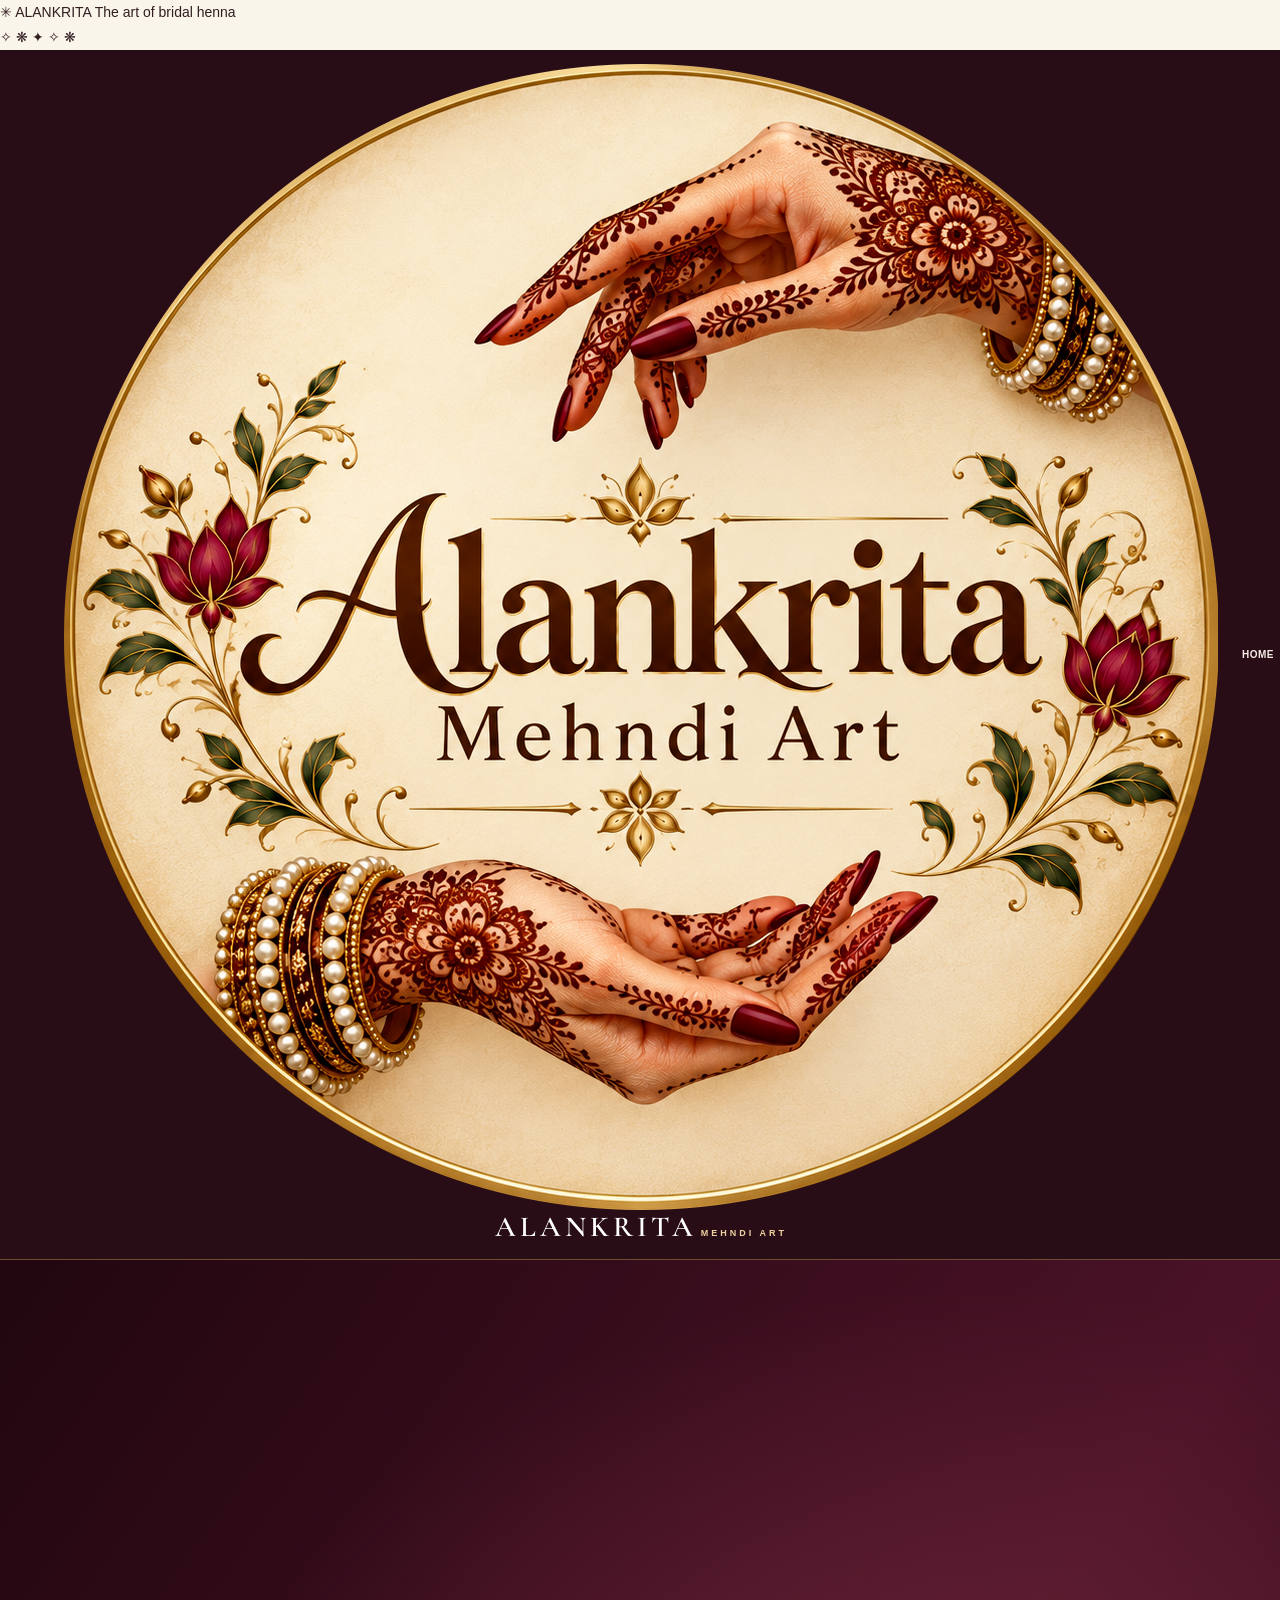
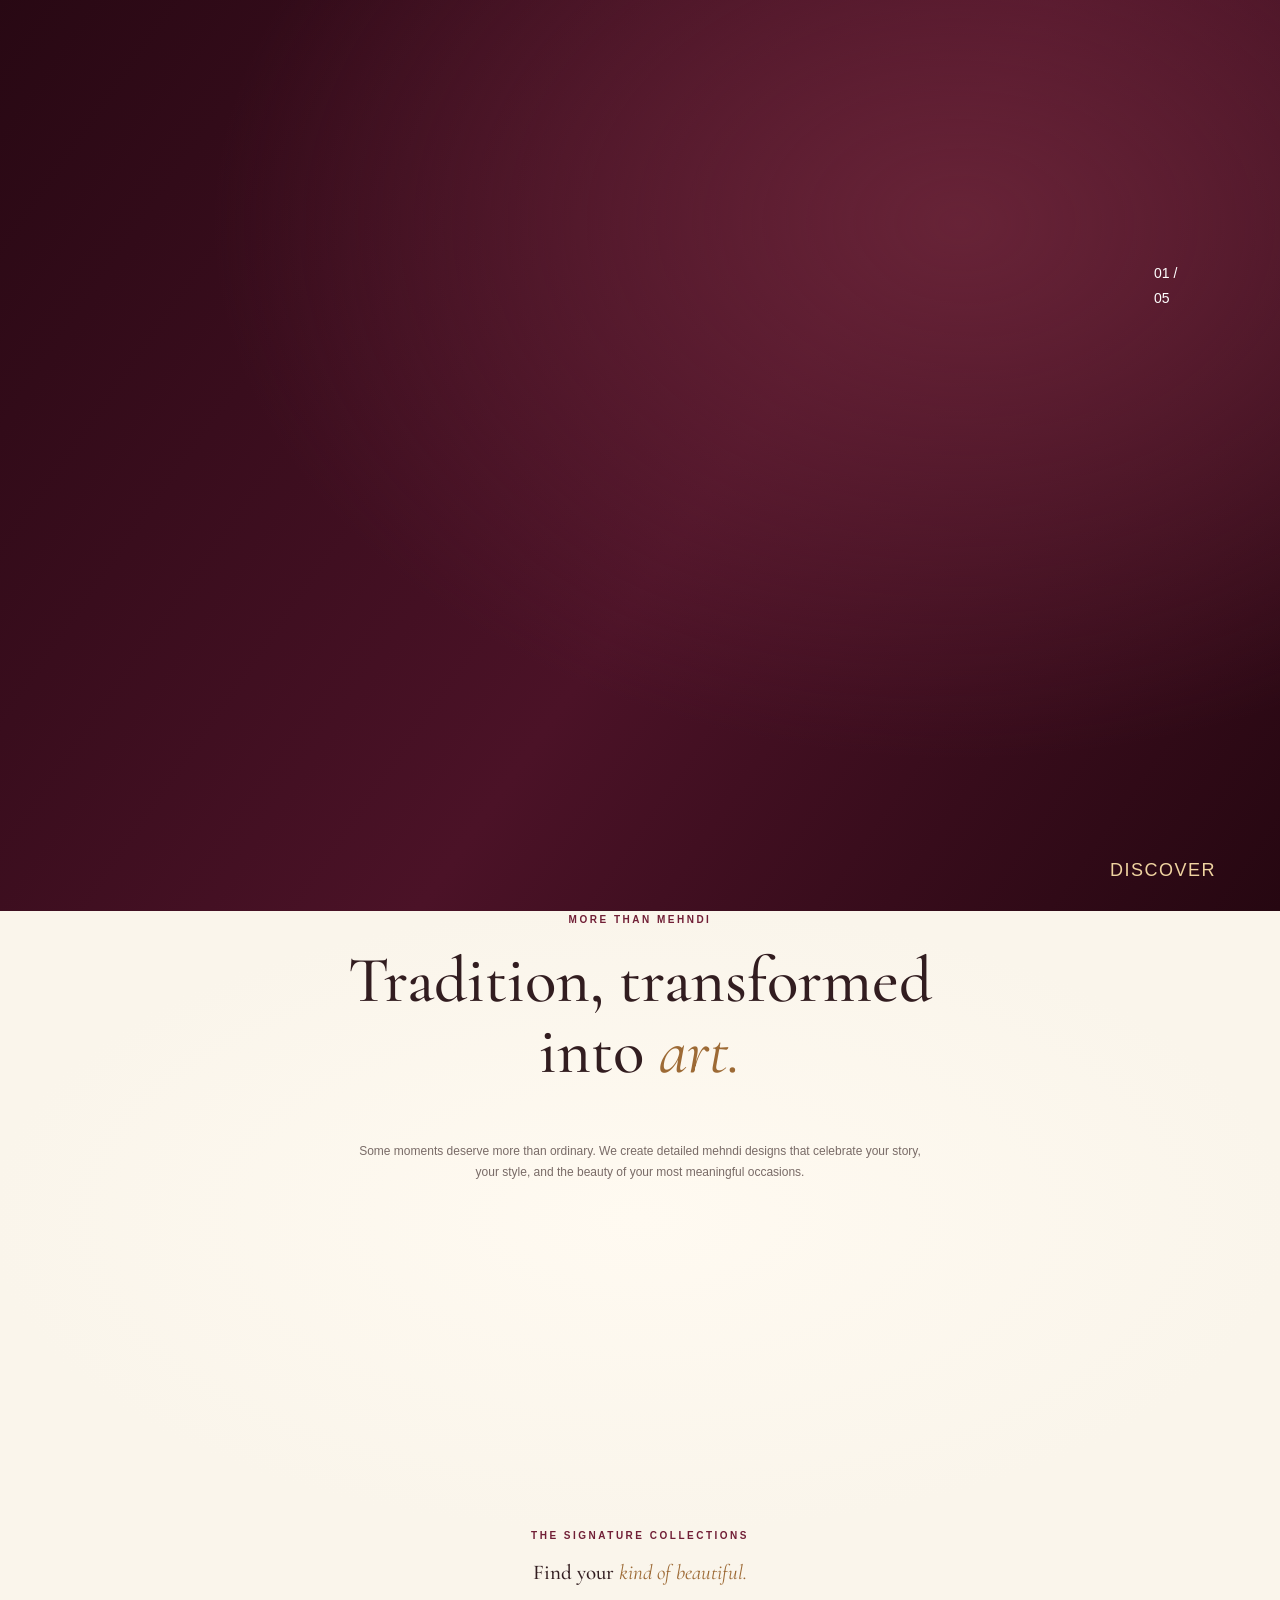
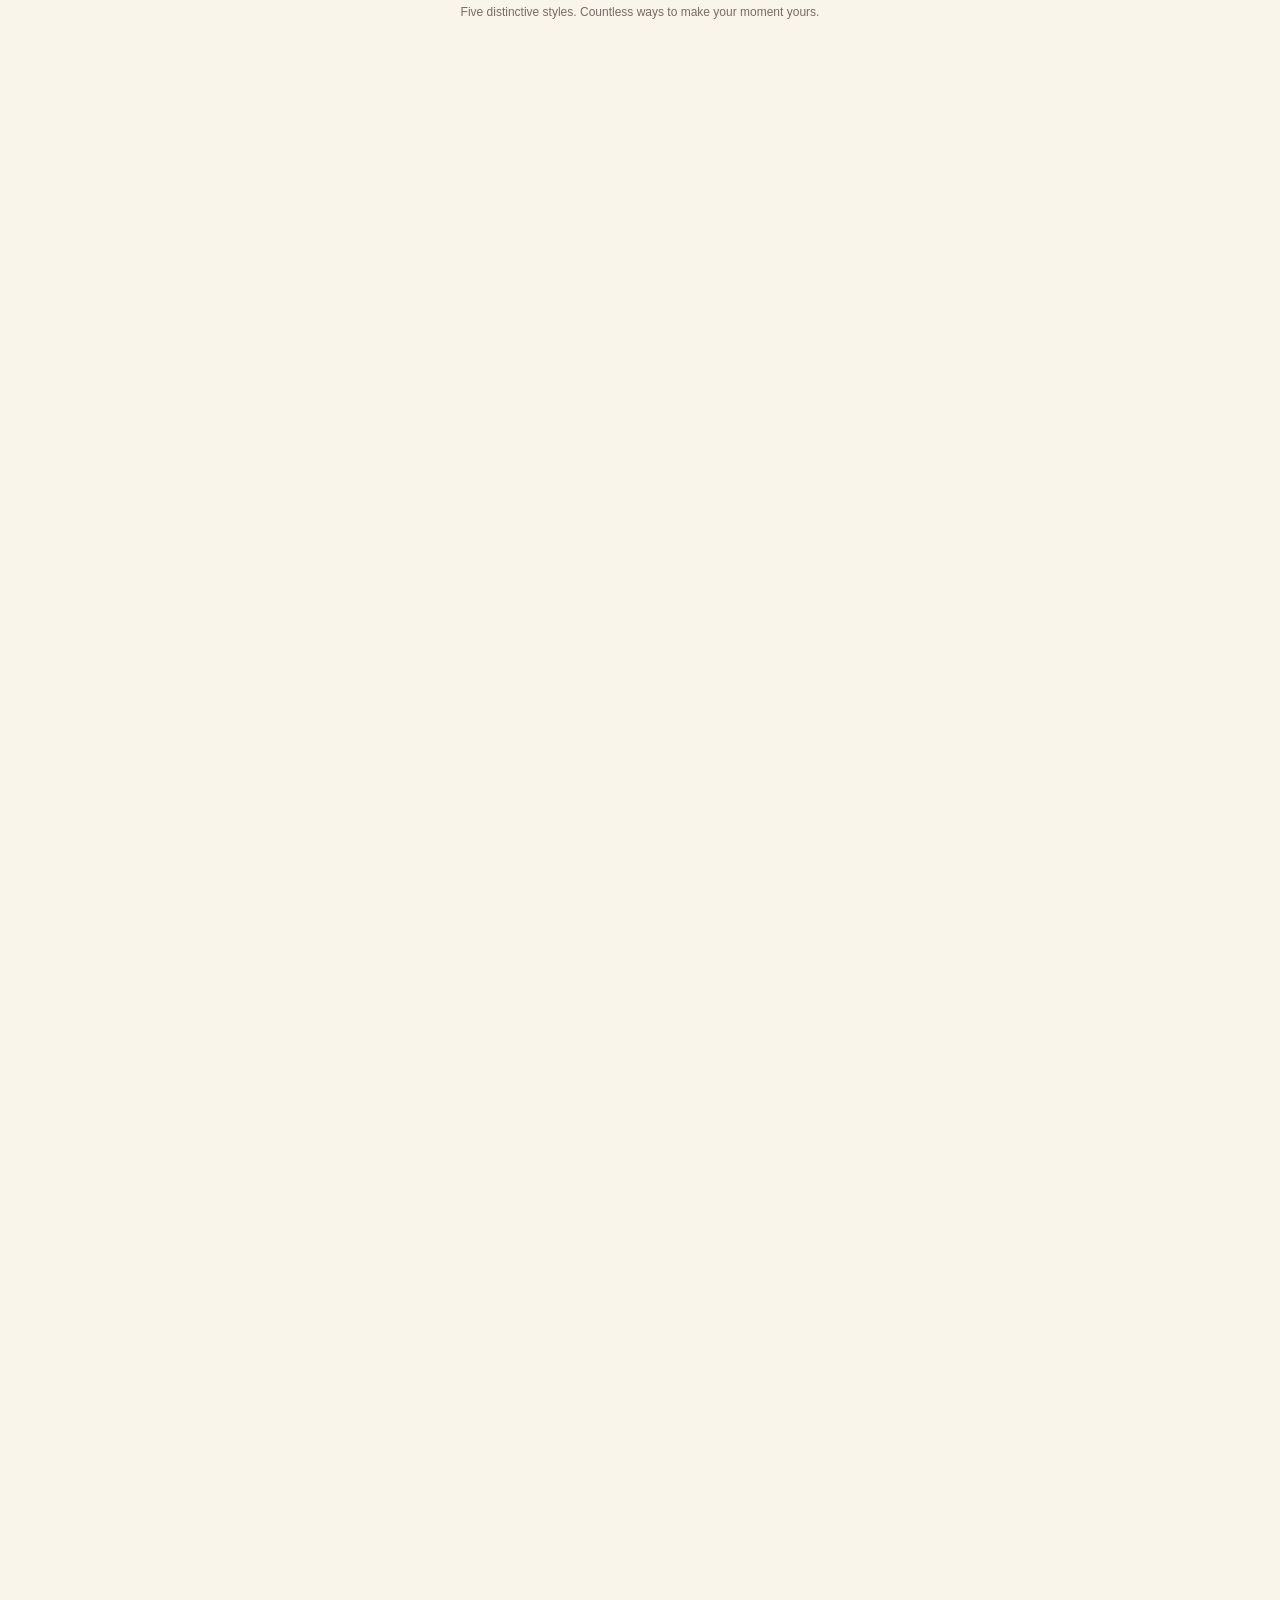
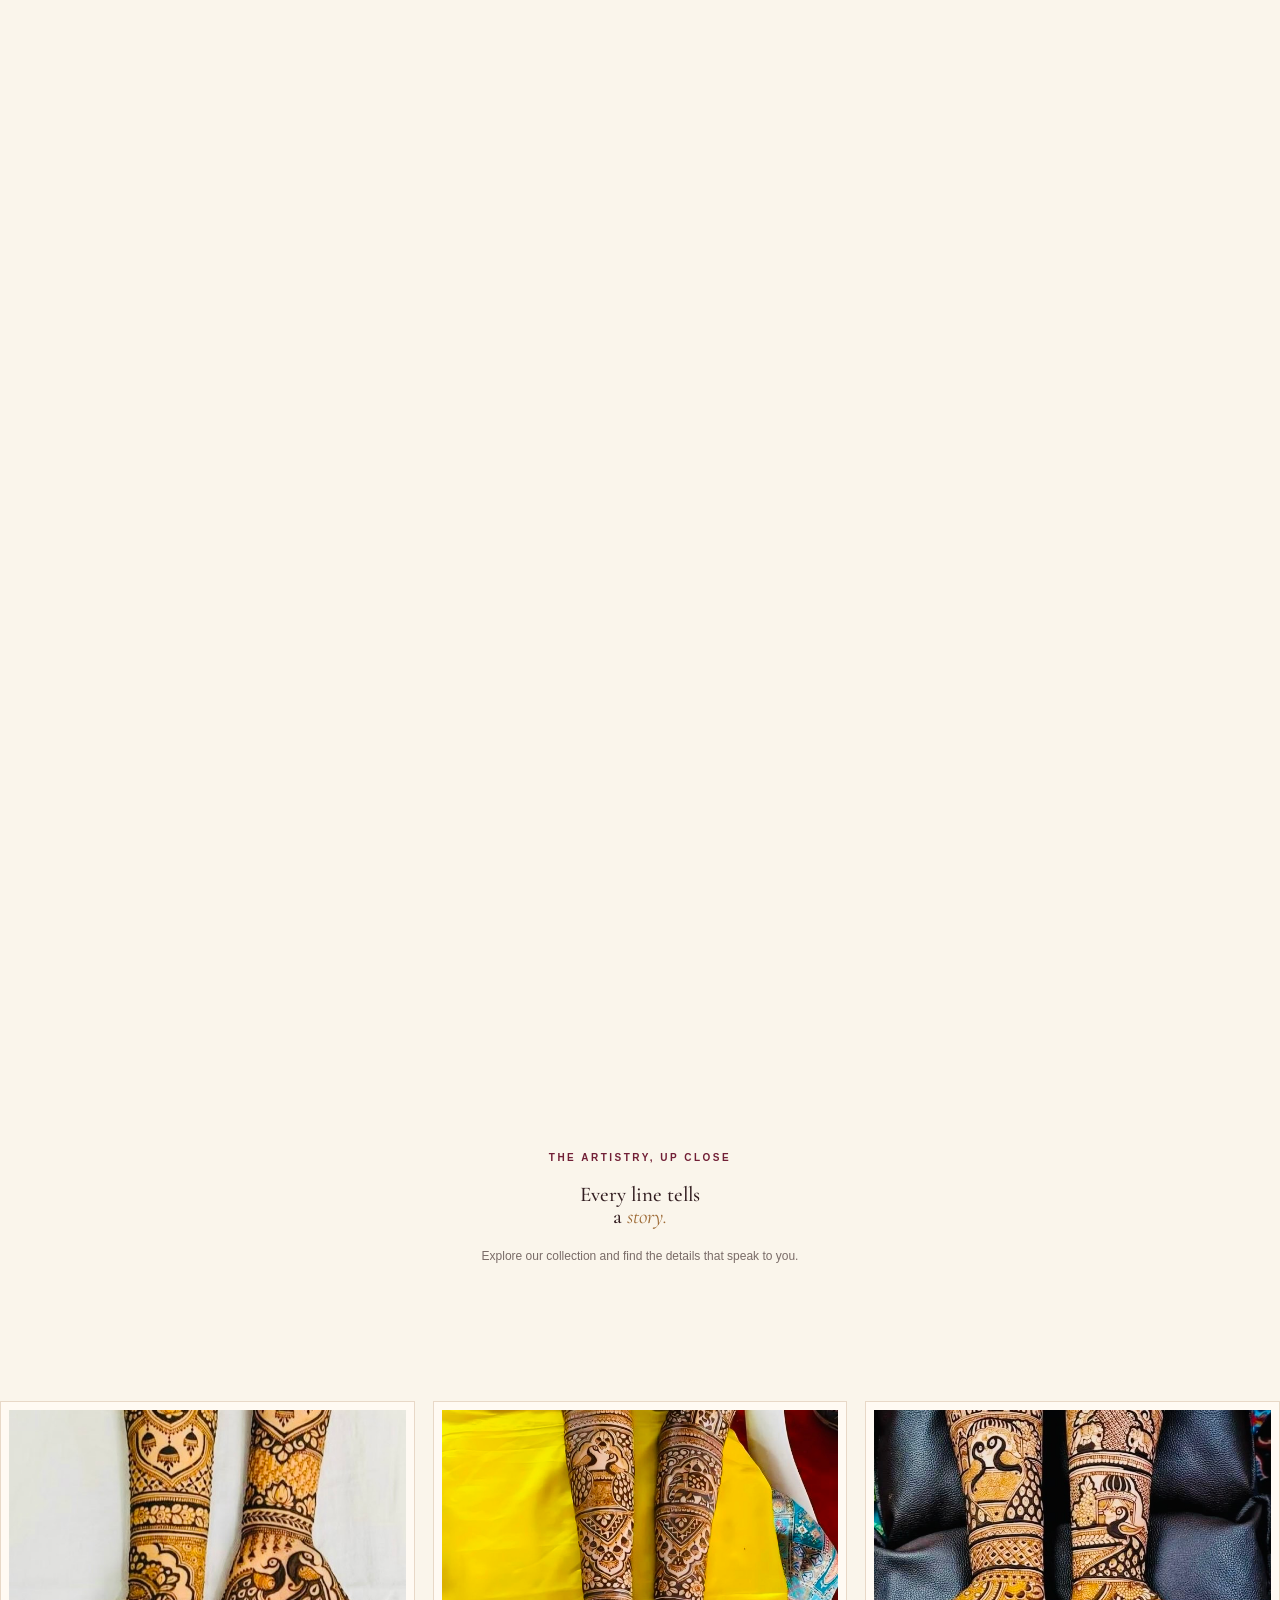
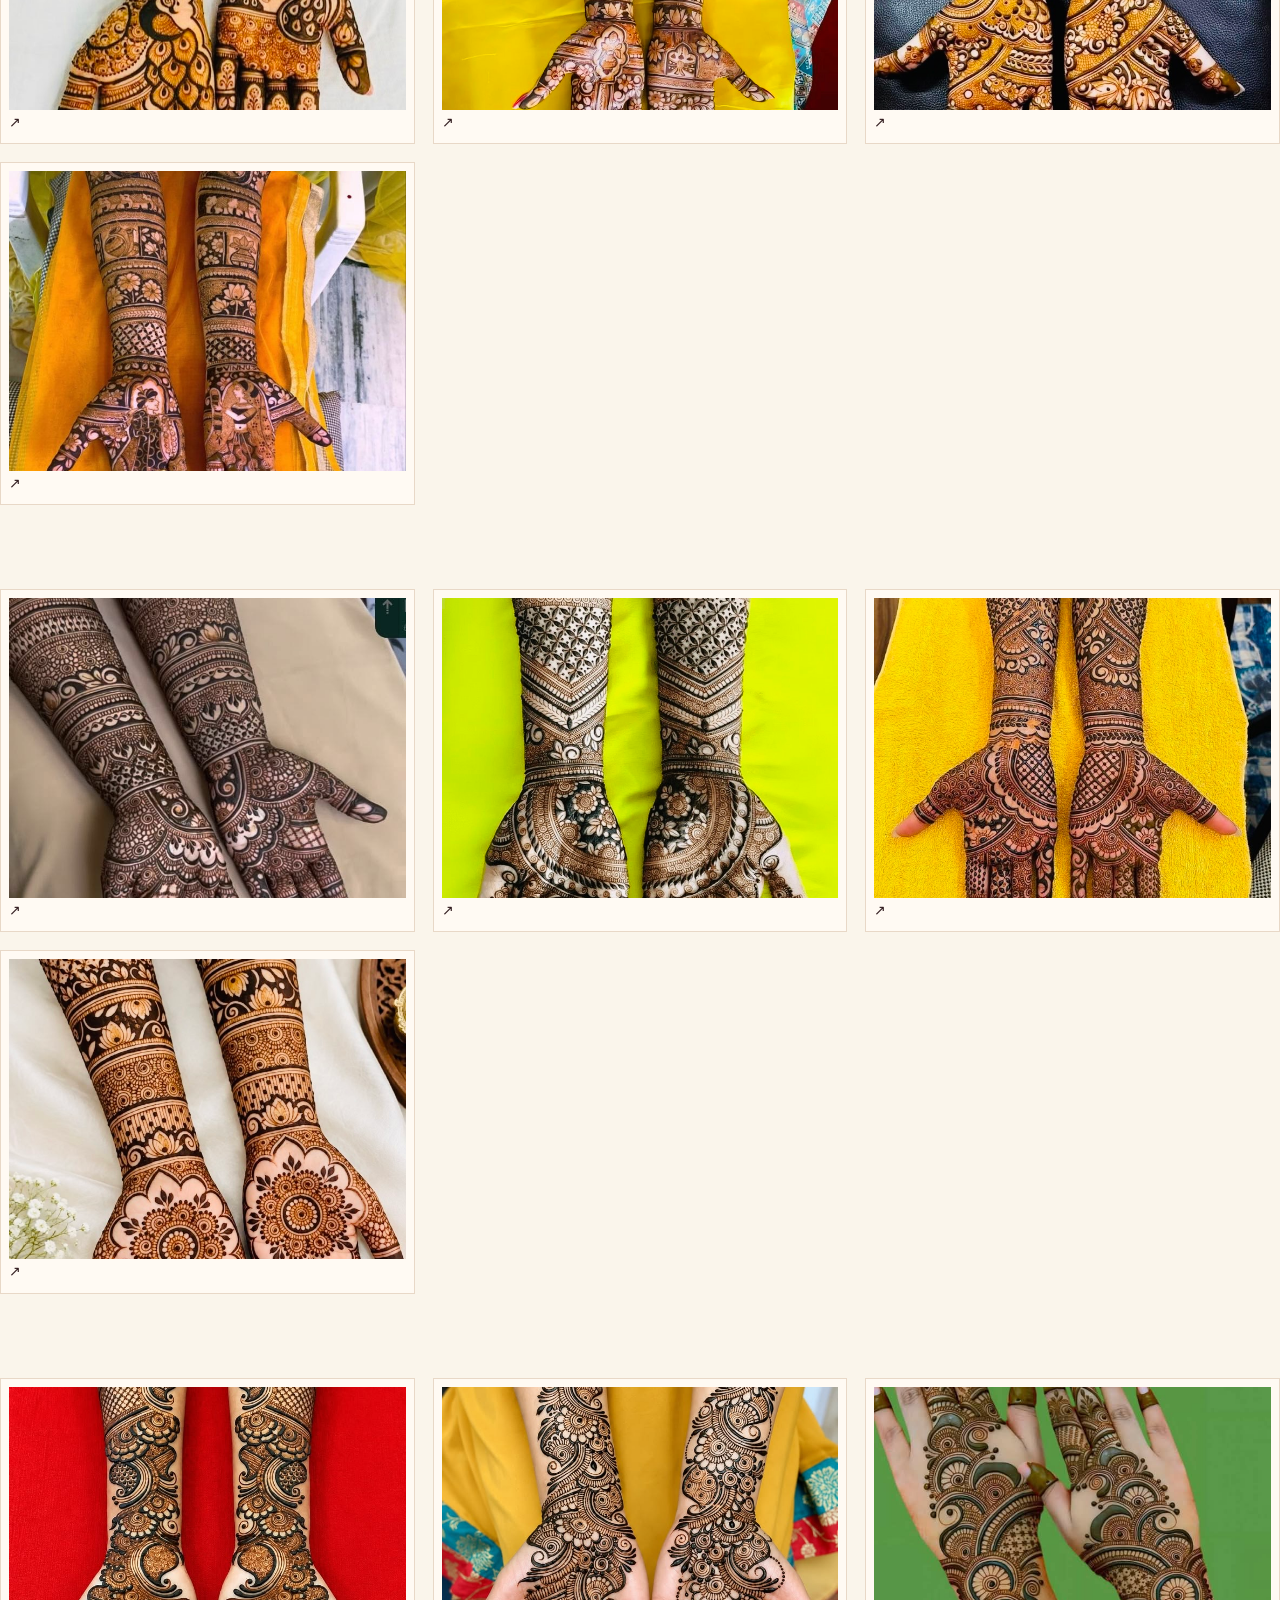
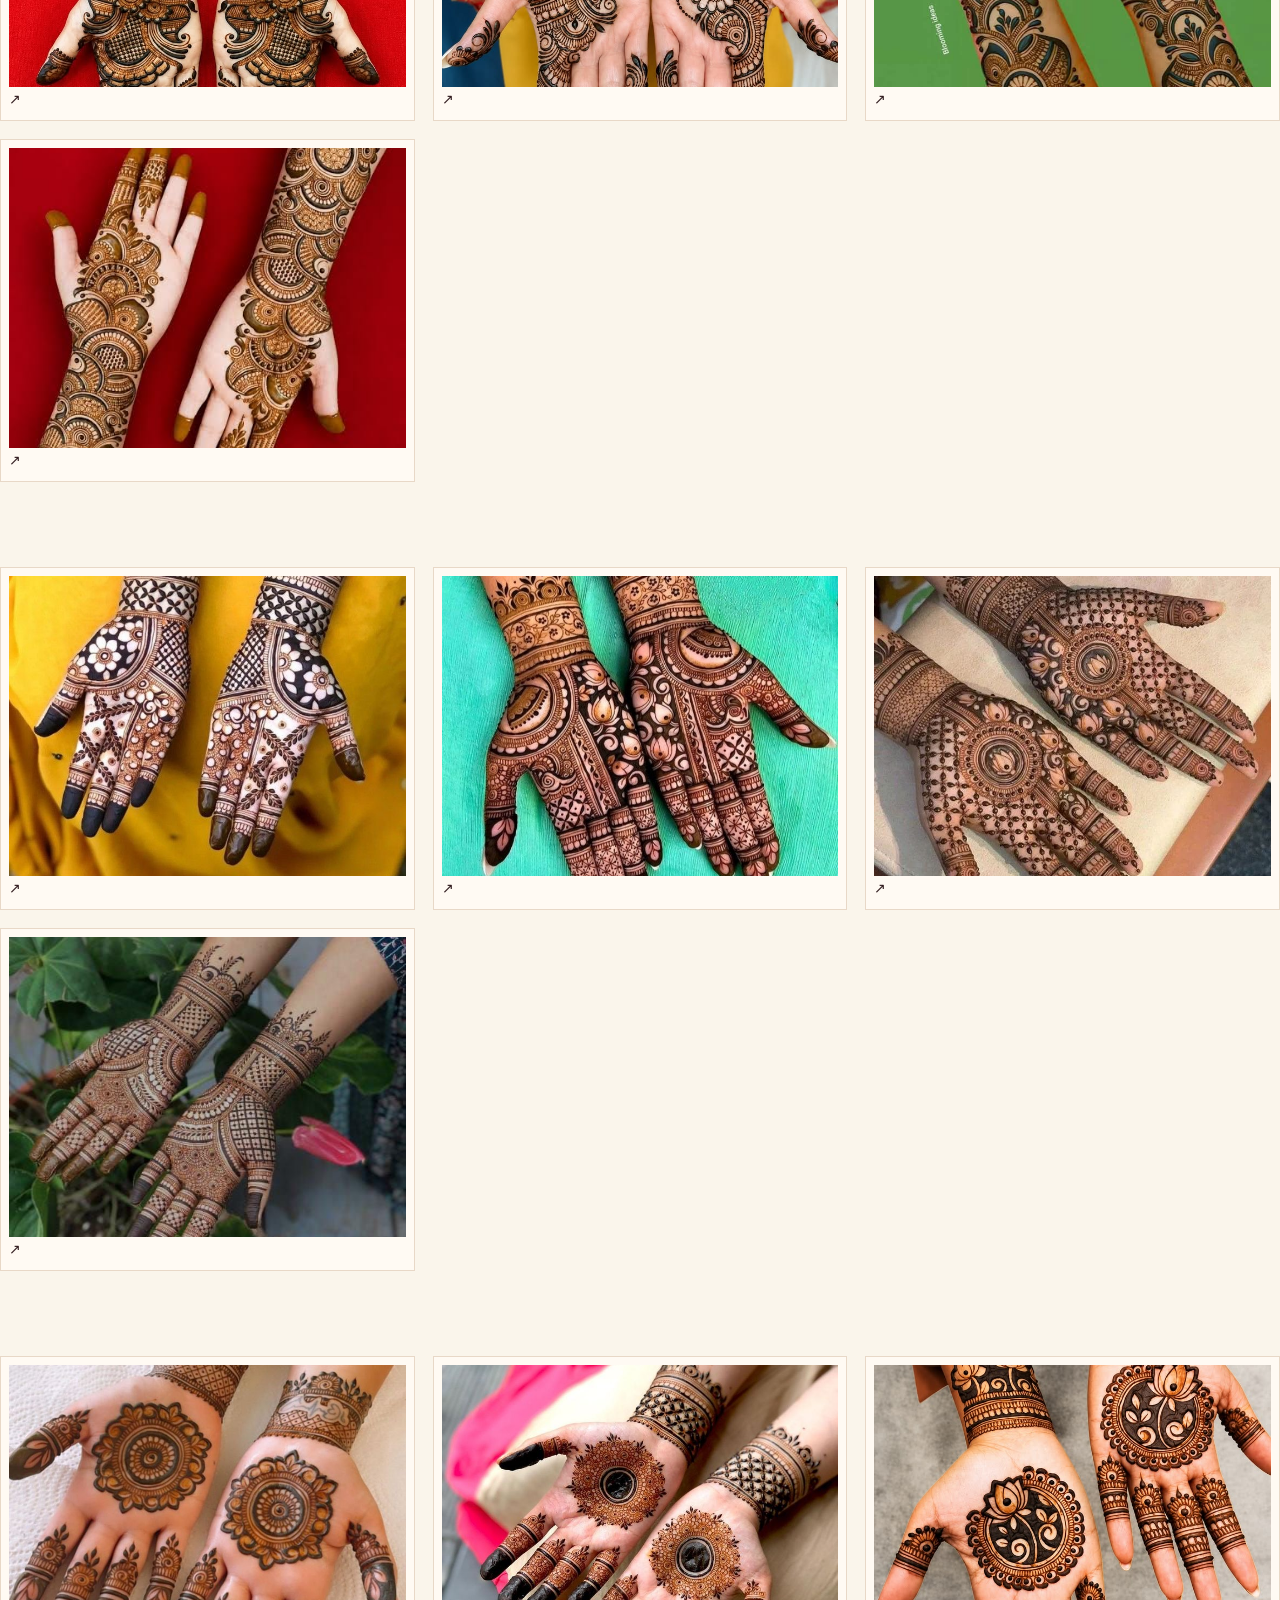
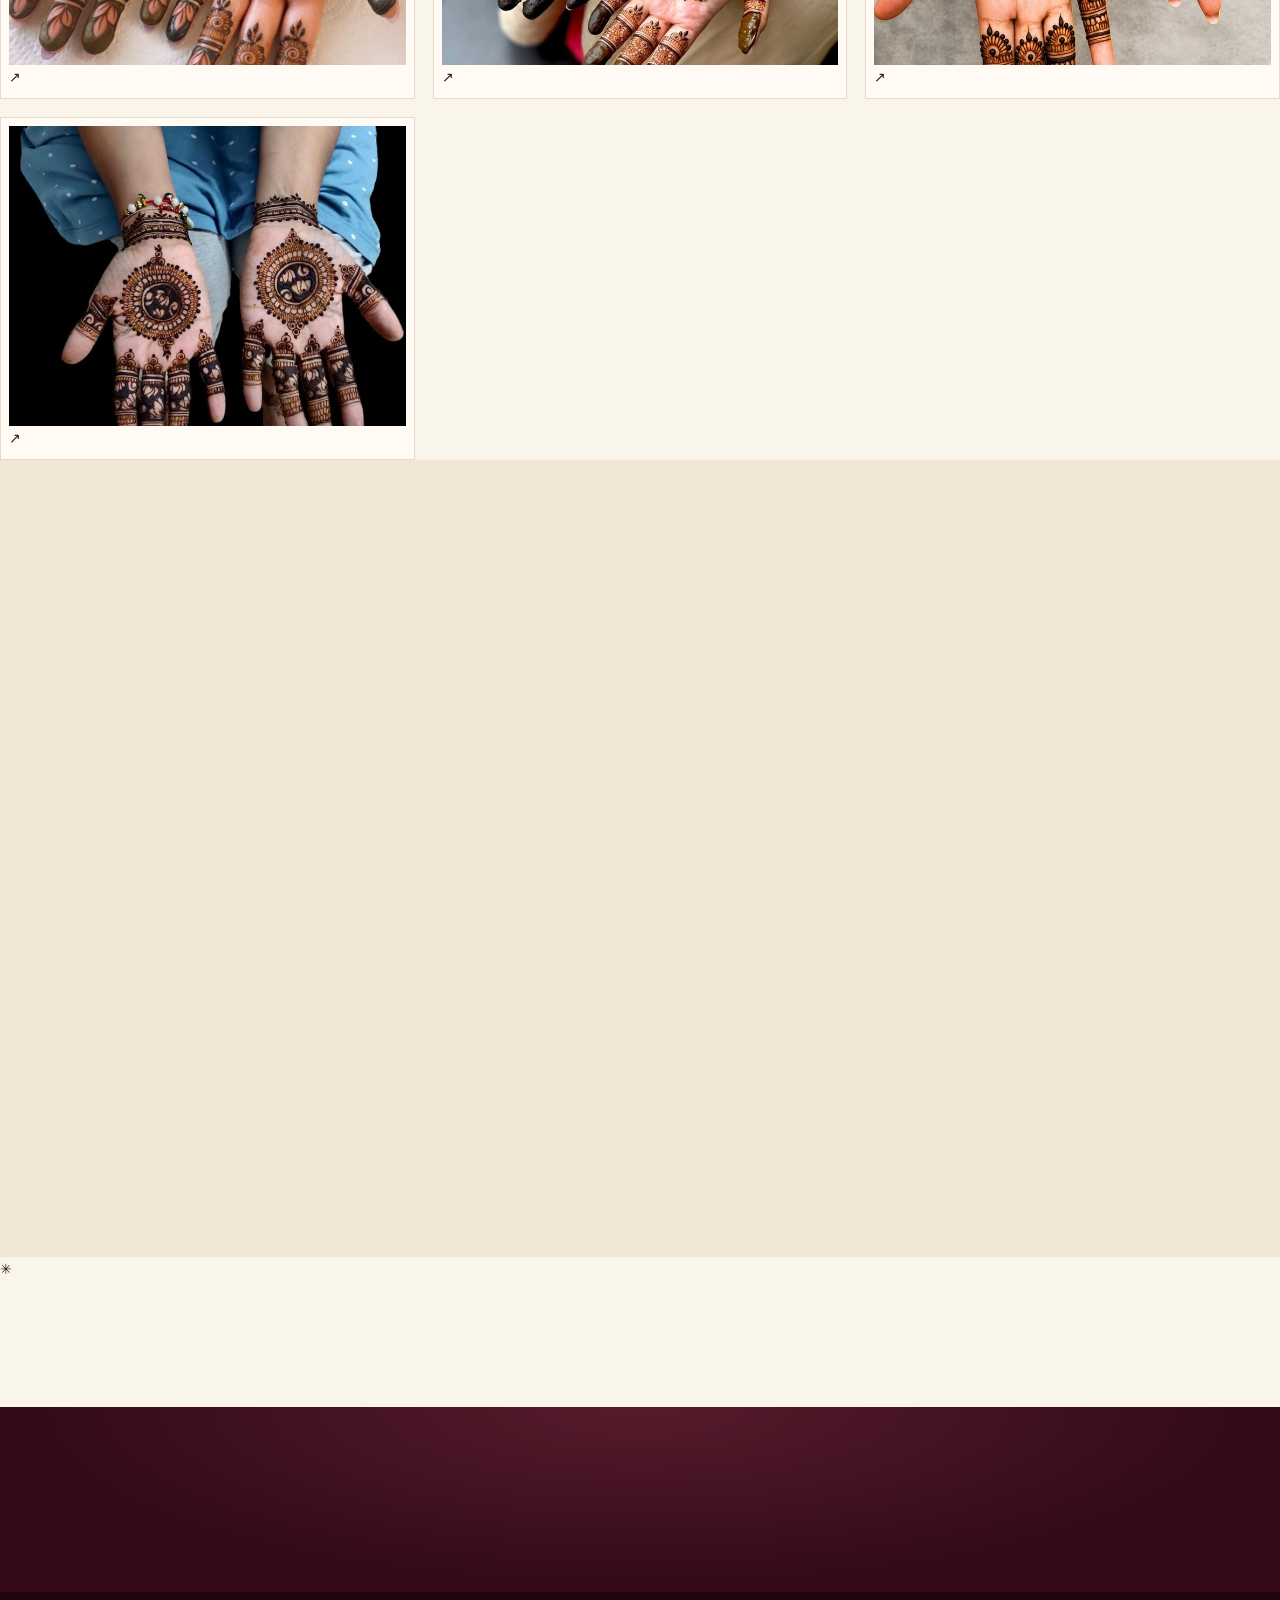
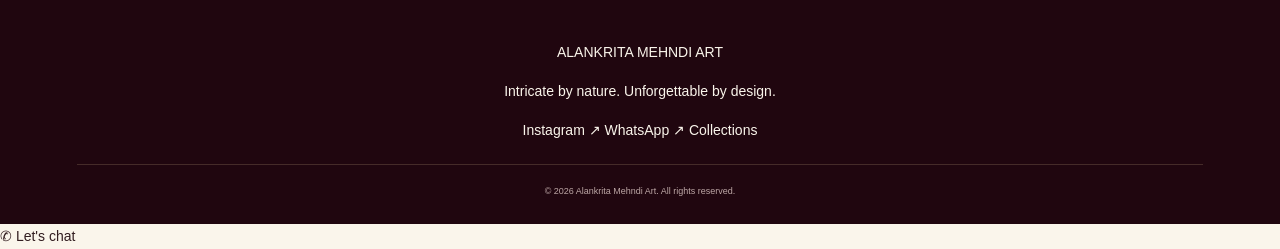
==== commit 12278338: "Update index.html" ====
--- a/index.html
+++ b/index.html
@@ -4,674 +4,432 @@
 <head>
   <meta charset="UTF-8">
   <meta name="viewport" content="width=device-width, initial-scale=1.0">
-
-  <meta name="theme-color" content="#350b19">
-  <meta name="description" content="Discover beautiful bridal mehndi, Arabic mehndi, Indian mehndi and premium bridal henna designs by Alankrita Mehndi Art. Contact us to book your special occasion.">
-
-  <title>Alankrita Mehndi Art | Luxury Bridal Mehndi</title>
-
+  <meta name="theme-color" content="#260b17">
+  <meta name="description" content="Discover luxury bridal mehndi artistry by Alankrita Mehndi Art. Explore premium bridal, Arabic, Indian and mandala mehndi designs.">
+  <title>Alankrita Mehndi Art | Luxury Bridal Henna</title>
+  <link rel="icon" href="logo.png.PNG">
   <link rel="preconnect" href="https://fonts.googleapis.com">
   <link rel="preconnect" href="https://fonts.gstatic.com" crossorigin>
-  <link href="https://fonts.googleapis.com/css2?family=Cormorant+Garamond:wght@400;500;600;700&family=Montserrat:wght@400;500;600;700&display=swap" rel="stylesheet">
-
+  <link href="https://fonts.googleapis.com/css2?family=Cormorant+Garamond:wght@400;500;600;700&family=DM+Sans:wght@400;500;600;700&display=swap" rel="stylesheet">
   <link rel="stylesheet" href="style.css">
   <script src="script.js" defer></script>
 </head>
 
 <body>
-
-  <!-- HEADER -->
+  <div class="page-loader" id="pageLoader" aria-hidden="true">
+    <span class="loader-ornament">✳</span>
+    <span>ALANKRITA</span>
+    <span class="loader-caption">The art of bridal henna</span>
+  </div>
+
+  <div class="ambient-background" aria-hidden="true">
+    <span class="ambient-orb orb-one"></span>
+    <span class="ambient-orb orb-two"></span>
+    <span class="ambient-orb orb-three"></span>
+  </div>
+
+  <div class="floating-decor" aria-hidden="true">
+    <span class="float-petal petal-one">✧</span>
+    <span class="float-petal petal-two">❋</span>
+    <span class="float-petal petal-three">✦</span>
+    <span class="float-petal petal-four">✧</span>
+    <span class="float-petal petal-five">❋</span>
+  </div>
+
   <header class="site-header" id="top">
-
-    <a class="brand" href="#home" aria-label="Alankrita Mehndi Art home">
-      <span class="brand-name">ALANKRITA</span>
-      <span class="brand-subtitle">MEHNDI ART</span>
+    <a class="brand" href="#top" aria-label="Alankrita Mehndi Art home">
+      <span class="brand-mark">
+        <img src="logo.png.PNG" alt="Alankrita Mehndi Art logo">
+      </span>
+      <span class="brand-copy">
+        <span class="brand-name">ALANKRITA</span>
+        <span class="brand-subtitle">MEHNDI ART</span>
+      </span>
     </a>
 
-    <button
-      class="menu-toggle"
-      type="button"
-      aria-label="Toggle navigation"
-      aria-expanded="false"
-      aria-controls="main-navigation"
-    >
-      <span></span>
-      <span></span>
-      <span></span>
+    <button class="menu-toggle" id="menuToggle" type="button"
+      aria-label="Open navigation" aria-expanded="false"
+      aria-controls="mainNavigation">
+      <span></span><span></span>
     </button>
 
-    <nav class="main-nav" id="main-navigation" aria-label="Main navigation">
+    <nav class="main-nav" id="mainNavigation" aria-label="Main navigation">
       <a href="#home">Home</a>
-      <a href="#about">Our Story</a>
-      <a href="#services">Services</a>
-      <a href="#gallery">Gallery</a>
-      <a href="#faq">FAQs</a>
-      <a class="nav-book" href="#booking">Book Your Date</a>
+      <a href="#story">Our Art</a>
+      <a href="#collections">Collections</a>
+      <a href="#experience">Experience</a>
+      <a href="#contact" class="nav-book">Book Your Date <span>↗</span></a>
     </nav>
-
   </header>
 
-
   <main>
-
-    <!-- HERO -->
     <section class="hero" id="home">
-
-      <div class="hero-image-wrap">
-        <img
-          class="hero-image"
-          src="Premium.bridal.style.JPG"
-          alt="Intricate premium bridal mehndi design"
-          fetchpriority="high"
-        >
-      </div>
-
-      <div class="hero-shade"></div>
-
-      <span class="hero-ornament hero-ornament-left" aria-hidden="true">❋</span>
-      <span class="hero-ornament hero-ornament-right" aria-hidden="true">✧</span>
-
-      <div class="hero-content">
-
-        <p class="eyebrow">ARTISTRY • TRADITION • ELEGANCE</p>
-
-        <h1>
-          Every Bride<br>
-          Deserves a<br>
-          <em>Masterpiece.</em>
-        </h1>
-
-        <p class="hero-copy">
-          Celebrate your beautiful moments with intricate mehndi artistry.
-          From timeless Indian traditions to modern bridal elegance,
-          every design tells a story.
+      <div class="hero-copy reveal">
+        <p class="eyebrow"><span></span> THE ART OF BRIDAL BEAUTY <span></span></p>
+        <h1>Every Bride<br>Deserves a <em>Masterpiece.</em></h1>
+        <p class="hero-description">
+          Where timeless traditions meet extraordinary artistry.
+          Every detail is drawn with love, crafted with precision,
+          and made to be remembered forever.
         </p>
 
         <div class="hero-actions">
-          <a
-            class="button button-gold"
-            href="https://wa.me/919129824138?text=Hello%20Alankrita%20Mehndi%20Art%2C%20I%20would%20like%20to%20enquire%20about%20a%20booking."
-            target="_blank"
-            rel="noopener noreferrer"
-          >
-            Book Your Mehndi <span aria-hidden="true">↗</span>
+          <a class="button button-gold"
+             href="#collections">Explore Our Art <span>↗</span></a>
+          <a class="text-link"
+             href="https://wa.me/919129824138" target="_blank"
+             rel="noopener noreferrer">Enquire for Your Wedding <span>↗</span></a>
+        </div>
+
+        <div class="hero-signature">
+          <span class="signature-line"></span>
+          <span>Intricate by nature. Unforgettable by design.</span>
+        </div>
+      </div>
+
+      <div class="hero-visual reveal">
+        <div class="hero-aura"></div>
+        <div class="hero-frame hero-frame-back"></div>
+        <div class="hero-frame hero-frame-front">
+          <img class="hero-image"
+               src="Premium.bridal.1.jpg"
+               alt="Intricate premium bridal mehndi artistry"
+               fetchpriority="high">
+        </div>
+        <div class="hero-orbit orbit-one"></div>
+        <div class="hero-orbit orbit-two"></div>
+
+        <div class="hero-floating-card">
+          <span class="mini-star">✦</span>
+          <span class="floating-card-title">Made for your moment</span>
+          <span class="floating-card-subtitle">Artistry with a personal touch</span>
+        </div>
+
+        <div class="hero-side-note">A CELEBRATION OF TRADITION</div>
+        <span class="hero-sparkle sparkle-one">✧</span>
+        <span class="hero-sparkle sparkle-two">✦</span>
+        <span class="hero-sparkle sparkle-three">✧</span>
+      </div>
+
+      <a class="scroll-cue" href="#story" aria-label="Scroll to discover">
+        <span class="scroll-cue-line"></span>
+        <span>DISCOVER</span>
+      </a>
+      <span class="hero-index" aria-hidden="true">01 / 05</span>
+    </section>
+
+    <section class="intro section-pad" id="story">
+      <div class="section-heading reveal">
+        <p class="eyebrow">MORE THAN MEHNDI</p>
+        <h2>Tradition, transformed<br>into <em>art.</em></h2>
+        <p>
+          Some moments deserve more than ordinary. We create detailed
+          mehndi designs that celebrate your story, your style, and
+          the beauty of your most meaningful occasions.
+        </p>
+      </div>
+
+      <div class="intro-details reveal">
+        <div class="detail-item">
+          <span class="detail-number">01</span>
+          <div>
+            <h3>Thoughtful Detail</h3>
+            <p>Intricate patterns designed to make every glance special.</p>
+          </div>
+        </div>
+        <div class="detail-item">
+          <span class="detail-number">02</span>
+          <div>
+            <h3>Your Signature Style</h3>
+            <p>From delicate Arabic trails to elaborate bridal artistry.</p>
+          </div>
+        </div>
+        <div class="detail-item">
+          <span class="detail-number">03</span>
+          <div>
+            <h3>Made to Remember</h3>
+            <p>Beautiful henna for the memories you will treasure.</p>
+          </div>
+        </div>
+      </div>
+    </section>
+
+    <section class="collections section-pad" id="collections">
+      <div class="section-heading section-heading-center reveal">
+        <p class="eyebrow">THE SIGNATURE COLLECTIONS</p>
+        <h2>Find your <em>kind of beautiful.</em></h2>
+        <p>Five distinctive styles. Countless ways to make your moment yours.</p>
+      </div>
+
+      <div class="collection-grid">
+
+        <article class="collection-card collection-featured reveal">
+          <a class="collection-image-link" href="#gallery-premium"
+             aria-label="Explore Premium Bridal designs">
+            <img src="Premium.bridal.1.jpg"
+                 alt="Premium bridal mehndi design" loading="lazy">
+            <span class="collection-overlay"></span>
+            <span class="collection-number">01</span>
+            <span class="collection-open">↗</span>
           </a>
-
-          <a class="button button-outline" href="#gallery">
-            Explore Our Art
+          <div class="collection-info">
+            <div>
+              <p class="collection-kicker">THE SIGNATURE EXPERIENCE</p>
+              <h3>Premium Bridal</h3>
+              <p class="collection-description">An elaborate expression of bridal elegance.</p>
+            </div>
+            <span class="collection-price">₹5,100</span>
+          </div>
+          <a class="collection-explore" href="#gallery-premium">Explore designs <span>↗</span></a>
+        </article>
+
+        <article class="collection-card reveal">
+          <a class="collection-image-link" href="#gallery-bridal"
+             aria-label="Explore Bridal designs">
+            <img src="Bridal.1.JPG"
+                 alt="Bridal mehndi design" loading="lazy">
+            <span class="collection-overlay"></span>
+            <span class="collection-number">02</span>
+            <span class="collection-open">↗</span>
           </a>
-        </div>
-
-        <div class="hero-signature">
-          <span>DESIGNED WITH LOVE</span>
-          <span>CREATED WITH PRECISION</span>
-        </div>
-
-      </div>
-
-      <a class="scroll-cue" href="#about" aria-label="Scroll to our story">
-        <span>DISCOVER THE ART</span>
-        <span aria-hidden="true">↓</span>
-      </a>
-
-    </section>
-
-
-    <!-- OUR STORY -->
-    <section class="section intro" id="about">
-
-      <span class="intro-decoration" aria-hidden="true">❋</span>
-
-      <p class="eyebrow">THE ART OF CELEBRATION</p>
-
-      <h2>
-        More Than Mehndi.<br>
-        <em>A Beautiful Tradition.</em>
-      </h2>
-
-      <p class="intro-copy">
-        Mehndi is more than a beautiful pattern. It is a celebration of
-        love, culture and unforgettable beginnings. At Alankrita Mehndi Art,
-        every design is created with care, creativity and attention to detail
-        to make your special occasion even more memorable.
-      </p>
-
-      <div class="intro-values">
-
-        <article class="value-item">
-          <span class="value-icon" aria-hidden="true">❋</span>
-          <h3>Intricate Artistry</h3>
-          <p>Beautiful details inspired by traditional and contemporary mehndi art.</p>
+          <div class="collection-info">
+            <div>
+              <p class="collection-kicker">TIMELESS CELEBRATION</p>
+              <h3>Bridal</h3>
+              <p class="collection-description">Beautiful details for your special day.</p>
+            </div>
+            <span class="collection-price">₹2,100</span>
+          </div>
+          <a class="collection-explore" href="#gallery-bridal">Explore designs <span>↗</span></a>
         </article>
 
-        <article class="value-item">
-          <span class="value-icon" aria-hidden="true">♡</span>
-          <h3>Made With Love</h3>
-          <p>Thoughtfully created designs for your celebrations and special moments.</p>
+        <article class="collection-card reveal">
+          <a class="collection-image-link" href="#gallery-arabic"
+             aria-label="Explore Arabic designs">
+            <img src="Arabic.1.JPG"
+                 alt="Arabic mehndi design with flowing patterns" loading="lazy">
+            <span class="collection-overlay"></span>
+            <span class="collection-number">03</span>
+            <span class="collection-open">↗</span>
+          </a>
+          <div class="collection-info">
+            <div>
+              <p class="collection-kicker">EFFORTLESS ELEGANCE</p>
+              <h3>Arabic</h3>
+              <p class="collection-description">Flowing trails and graceful negative space.</p>
+            </div>
+            <span class="collection-price">₹399</span>
+          </div>
+          <a class="collection-explore" href="#gallery-arabic">Explore designs <span>↗</span></a>
         </article>
 
-        <article class="value-item">
-          <span class="value-icon" aria-hidden="true">✧</span>
-          <h3>Your Unique Style</h3>
-          <p>Choose a look that reflects your personality and your occasion.</p>
+        <article class="collection-card reveal">
+          <a class="collection-image-link" href="#gallery-indian"
+             aria-label="Explore Indian designs">
+            <img src="Indian.1.JPG"
+                 alt="Traditional Indian mehndi pattern" loading="lazy">
+            <span class="collection-overlay"></span>
+            <span class="collection-number">04</span>
+            <span class="collection-open">↗</span>
+          </a>
+          <div class="collection-info">
+            <div>
+              <p class="collection-kicker">HERITAGE IN EVERY LINE</p>
+              <h3>Indian</h3>
+              <p class="collection-description">Classic motifs rich in tradition.</p>
+            </div>
+            <span class="collection-price">₹599</span>
+          </div>
+          <a class="collection-explore" href="#gallery-indian">Explore designs <span>↗</span></a>
         </article>
 
-      </div>
-
-    </section>
-
-
-    <!-- SERVICES AND PRICES -->
-    <section class="section services" id="services">
-
-      <div class="section-heading">
-        <p class="eyebrow">FIND YOUR PERFECT DESIGN</p>
-
-        <h2>
-          Our Mehndi <em>Collection</em>
-        </h2>
-
+        <article class="collection-card reveal">
+          <a class="collection-image-link" href="#gallery-mandala"
+             aria-label="Explore Mandala designs">
+            <img src="Mandal.1.JPG"
+                 alt="Symmetrical mandala mehndi design" loading="lazy">
+            <span class="collection-overlay"></span>
+            <span class="collection-number">05</span>
+            <span class="collection-open">↗</span>
+          </a>
+          <div class="collection-info">
+            <div>
+              <p class="collection-kicker">BEAUTY IN BALANCE</p>
+              <h3>Mandala</h3>
+              <p class="collection-description">Symmetry, fine detail and graceful balance.</p>
+            </div>
+            <span class="collection-price">₹699</span>
+          </div>
+          <a class="collection-explore" href="#gallery-mandala">Explore designs <span>↗</span></a>
+        </article>
+
+      </div>
+      <p class="pricing-note reveal">Prices shown are starting prices. Final pricing may depend on the requested design and coverage.</p>
+    </section>
+
+    <section class="gallery-showcase section-pad" id="gallery">
+      <div class="section-heading reveal">
+        <p class="eyebrow">THE ARTISTRY, UP CLOSE</p>
+        <h2>Every line tells<br>a <em>story.</em></h2>
+        <p>Explore our collection and find the details that speak to you.</p>
+      </div>
+
+      <div class="gallery-collection" id="gallery-premium">
+        <div class="gallery-title reveal">
+          <div><span>01</span><h3>Premium Bridal</h3></div>
+          <span class="gallery-title-note">EXCLUSIVE DETAILS</span>
+        </div>
+        <div class="gallery-grid">
+          <button class="gallery-tile reveal" type="button" data-gallery="premium" data-index="0" aria-label="View Premium Bridal photo 1"><img src="Premium.bridal.1.jpg" alt="Premium bridal mehndi photo 1" loading="lazy"><span class="gallery-tile-mark">↗</span></button>
+          <button class="gallery-tile reveal" type="button" data-gallery="premium" data-index="1" aria-label="View Premium Bridal photo 2"><img src="Premium.bridal.2.jpg" alt="Premium bridal mehndi photo 2" loading="lazy"><span class="gallery-tile-mark">↗</span></button>
+          <button class="gallery-tile reveal" type="button" data-gallery="premium" data-index="2" aria-label="View Premium Bridal photo 3"><img src="Premium.bridal.3.jpg" alt="Premium bridal mehndi photo 3" loading="lazy"><span class="gallery-tile-mark">↗</span></button>
+          <button class="gallery-tile reveal" type="button" data-gallery="premium" data-index="3" aria-label="View Premium Bridal photo 4"><img src="Premium.bridal.4.JPG" alt="Premium bridal mehndi photo 4" loading="lazy"><span class="gallery-tile-mark">↗</span></button>
+        </div>
+      </div>
+
+      <div class="gallery-collection" id="gallery-bridal">
+        <div class="gallery-title reveal">
+          <div><span>02</span><h3>Bridal</h3></div>
+          <span class="gallery-title-note">MADE FOR YOUR DAY</span>
+        </div>
+        <div class="gallery-grid">
+          <button class="gallery-tile reveal" type="button" data-gallery="bridal" data-index="0" aria-label="View Bridal photo 1"><img src="Bridal.1.JPG" alt="Bridal mehndi photo 1" loading="lazy"><span class="gallery-tile-mark">↗</span></button>
+          <button class="gallery-tile reveal" type="button" data-gallery="bridal" data-index="1" aria-label="View Bridal photo 2"><img src="Bridal.2.jpg" alt="Bridal mehndi photo 2" loading="lazy"><span class="gallery-tile-mark">↗</span></button>
+          <button class="gallery-tile reveal" type="button" data-gallery="bridal" data-index="2" aria-label="View Bridal photo 3"><img src="Bridal.3.jpg" alt="Bridal mehndi photo 3" loading="lazy"><span class="gallery-tile-mark">↗</span></button>
+          <button class="gallery-tile reveal" type="button" data-gallery="bridal" data-index="3" aria-label="View Bridal photo 4"><img src="Bridal.4.jpg" alt="Bridal mehndi photo 4" loading="lazy"><span class="gallery-tile-mark">↗</span></button>
+        </div>
+      </div>
+
+      <div class="gallery-collection" id="gallery-arabic">
+        <div class="gallery-title reveal">
+          <div><span>03</span><h3>Arabic</h3></div>
+          <span class="gallery-title-note">FLOWING ELEGANCE</span>
+        </div>
+        <div class="gallery-grid">
+          <button class="gallery-tile reveal" type="button" data-gallery="arabic" data-index="0" aria-label="View Arabic photo 1"><img src="Arabic.1.JPG" alt="Arabic mehndi photo 1" loading="lazy"><span class="gallery-tile-mark">↗</span></button>
+          <button class="gallery-tile reveal" type="button" data-gallery="arabic" data-index="1" aria-label="View Arabic photo 2"><img src="Arabic.2.JPG" alt="Arabic mehndi photo 2" loading="lazy"><span class="gallery-tile-mark">↗</span></button>
+          <button class="gallery-tile reveal" type="button" data-gallery="arabic" data-index="2" aria-label="View Arabic photo 3"><img src="Arabic.3.JPG" alt="Arabic mehndi photo 3" loading="lazy"><span class="gallery-tile-mark">↗</span></button>
+          <button class="gallery-tile reveal" type="button" data-gallery="arabic" data-index="3" aria-label="View Arabic photo 4"><img src="Arabic.4.JPG" alt="Arabic mehndi photo 4" loading="lazy"><span class="gallery-tile-mark">↗</span></button>
+        </div>
+      </div>
+
+      <div class="gallery-collection" id="gallery-indian">
+        <div class="gallery-title reveal">
+          <div><span>04</span><h3>Indian</h3></div>
+          <span class="gallery-title-note">TIMELESS TRADITION</span>
+        </div>
+        <div class="gallery-grid">
+          <button class="gallery-tile reveal" type="button" data-gallery="indian" data-index="0" aria-label="View Indian photo 1"><img src="Indian.1.JPG" alt="Indian mehndi photo 1" loading="lazy"><span class="gallery-tile-mark">↗</span></button>
+          <button class="gallery-tile reveal" type="button" data-gallery="indian" data-index="1" aria-label="View Indian photo 2"><img src="Indian.2.JPG" alt="Indian mehndi photo 2" loading="lazy"><span class="gallery-tile-mark">↗</span></button>
+          <button class="gallery-tile reveal" type="button" data-gallery="indian" data-index="2" aria-label="View Indian photo 3"><img src="Indian.3.JPG" alt="Indian mehndi photo 3" loading="lazy"><span class="gallery-tile-mark">↗</span></button>
+          <button class="gallery-tile reveal" type="button" data-gallery="indian" data-index="3" aria-label="View Indian photo 4"><img src="Indian.4.JPG" alt="Indian mehndi photo 4" loading="lazy"><span class="gallery-tile-mark">↗</span></button>
+        </div>
+      </div>
+
+      <div class="gallery-collection" id="gallery-mandala">
+        <div class="gallery-title reveal">
+          <div><span>05</span><h3>Mandala</h3></div>
+          <span class="gallery-title-note">SYMMETRY IN DETAIL</span>
+        </div>
+        <div class="gallery-grid">
+          <button class="gallery-tile reveal" type="button" data-gallery="mandala" data-index="0" aria-label="View Mandala photo 1"><img src="Mandal.1.JPG" alt="Mandala mehndi photo 1" loading="lazy"><span class="gallery-tile-mark">↗</span></button>
+          <button class="gallery-tile reveal" type="button" data-gallery="mandala" data-index="1" aria-label="View Mandala photo 2"><img src="Mandal.2.JPG" alt="Mandala mehndi photo 2" loading="lazy"><span class="gallery-tile-mark">↗</span></button>
+          <button class="gallery-tile reveal" type="button" data-gallery="mandala" data-index="2" aria-label="View Mandala photo 3"><img src="Mandal.3.JPG" alt="Mandala mehndi photo 3" loading="lazy"><span class="gallery-tile-mark">↗</span></button>
+          <button class="gallery-tile reveal" type="button" data-gallery="mandala" data-index="3" aria-label="View Mandala photo 4"><img src="Mandal.4.JPG" alt="Mandala mehndi photo 4" loading="lazy"><span class="gallery-tile-mark">↗</span></button>
+        </div>
+      </div>
+    </section>
+
+    <section class="experience section-pad" id="experience">
+      <div class="experience-visual reveal">
+        <div class="experience-frame">
+          <img src="Premium.bridal.2.jpg"
+               alt="Close-up of intricate bridal henna artistry"
+               loading="lazy">
+        </div>
+        <span class="experience-stamp">CRAFTED<br>WITH LOVE <span>✳</span></span>
+      </div>
+      <div class="experience-copy reveal">
+        <p class="eyebrow">YOUR MOMENT. YOUR ART.</p>
+        <h2>Beauty in every<br><em>little detail.</em></h2>
         <p>
-          From delicate patterns to elaborate bridal designs,
-          discover the style that makes your occasion unforgettable.
+          Your celebration is personal, and your mehndi should be too.
+          Share your occasion, preferred style and inspiration with us.
+          Together, we'll find the design that feels right for you.
         </p>
-      </div>
-
-      <div class="service-grid">
-
-        <article class="service-card service-card-featured">
-          <span class="service-number">01 / BRIDAL</span>
-          <span class="service-flower" aria-hidden="true">❋</span>
-
-          <h3>Premium Bridal</h3>
-
-          <p>
-            Detailed, statement-making mehndi for brides who love
-            an elaborate and elegant design.
-          </p>
-
-          <p class="service-price">
-            Starting at <strong>₹5,100</strong>
-          </p>
-
-          <a href="https://wa.me/919129824138?text=Hello%2C%20I%20am%20interested%20in%20Premium%20Bridal%20Mehndi." target="_blank" rel="noopener noreferrer">
-            Enquire Now ↗
-          </a>
-        </article>
-
-        <article class="service-card">
-          <span class="service-number">02 / BRIDAL</span>
-          <span class="service-flower" aria-hidden="true">✧</span>
-
-          <h3>Bridal Mehndi</h3>
-
-          <p>
-            Traditional bridal artistry designed to complement
-            your wedding celebrations.
-          </p>
-
-          <p class="service-price">
-            Starting at <strong>₹2,100</strong>
-          </p>
-
-          <a href="https://wa.me/919129824138?text=Hello%2C%20I%20am%20interested%20in%20Bridal%20Mehndi." target="_blank" rel="noopener noreferrer">
-            Enquire Now ↗
-          </a>
-        </article>
-
-        <article class="service-card">
-          <span class="service-number">03 / ARABIC</span>
-          <span class="service-flower" aria-hidden="true">❋</span>
-
-          <h3>Arabic Mehndi</h3>
-
-          <p>
-            Flowing trails, floral motifs and beautiful patterns
-            for an elegant look.
-          </p>
-
-          <p class="service-price">
-            Starting at <strong>₹399</strong>
-          </p>
-
-          <a href="https://wa.me/919129824138?text=Hello%2C%20I%20am%20interested%20in%20Arabic%20Mehndi." target="_blank" rel="noopener noreferrer">
-            Enquire Now ↗
-          </a>
-        </article>
-
-        <article class="service-card">
-          <span class="service-number">04 / INDIAN</span>
-          <span class="service-flower" aria-hidden="true">✧</span>
-
-          <h3>Indian Mehndi</h3>
-
-          <p>
-            Traditional motifs and intricate patterns inspired
-            by timeless Indian artistry.
-          </p>
-
-          <p class="service-price">
-            Starting at <strong>₹599</strong>
-          </p>
-
-          <a href="https://wa.me/919129824138?text=Hello%2C%20I%20am%20interested%20in%20Indian%20Mehndi." target="_blank" rel="noopener noreferrer">
-            Enquire Now ↗
-          </a>
-        </article>
-
-        <article class="service-card">
-          <span class="service-number">05 / MANDALA</span>
-          <span class="service-flower" aria-hidden="true">❋</span>
-
-          <h3>Mandala Mehndi</h3>
-
-          <p>
-            Symmetrical circular patterns for a graceful,
-            balanced and timeless look.
-          </p>
-
-          <p class="service-price">
-            Starting at <strong>₹699</strong>
-          </p>
-
-          <a href="https://wa.me/919129824138?text=Hello%2C%20I%20am%20interested%20in%20Mandala%20Mehndi." target="_blank" rel="noopener noreferrer">
-            Enquire Now ↗
-          </a>
-        </article>
-
-        <article class="service-card">
-          <span class="service-number">06 / CUSTOM</span>
-          <span class="service-flower" aria-hidden="true">♡</span>
-
-          <h3>Your Own Style</h3>
-
-          <p>
-            Have a special design in mind? Let's discuss your
-            inspiration and occasion.
-          </p>
-
-          <p class="service-price">
-            <strong>Let's Talk</strong>
-          </p>
-
-          <a href="https://wa.me/919129824138?text=Hello%2C%20I%20would%20like%20to%20discuss%20a%20custom%20mehndi%20design." target="_blank" rel="noopener noreferrer">
-            Discuss Your Design ↗
-          </a>
-        </article>
-
-      </div>
-
-      <p class="pricing-note">
-        Prices are starting prices. Final charges may vary depending
-        on design coverage, complexity and occasion.
-      </p>
-
-    </section>
-
-
-    <!-- GALLERY -->
-    <section class="section gallery-section" id="gallery">
-
-      <div class="section-heading">
-        <p class="eyebrow">A LITTLE INSPIRATION</p>
-
-        <h2>
-          Art That Tells <em>Your Story</em>
-        </h2>
-
-        <p>
-          Explore our mehndi styles. Tap any photograph to view it
-          in a larger gallery.
-        </p>
-      </div>
-
-      <div class="gallery-grid">
-
-        <button
-          class="gallery-tile"
-          type="button"
-          data-full-image="Premium.bridal.style.JPG"
-          aria-label="View Premium Bridal Mehndi photograph"
-        >
-          <img
-            src="Premium.bridal.style.JPG"
-            alt="Premium bridal mehndi design"
-            loading="lazy"
-          >
-          <span class="gallery-caption">Premium Bridal</span>
-          <span class="gallery-view">View Design ↗</span>
-        </button>
-
-        <button
-          class="gallery-tile"
-          type="button"
-          data-full-image="Bridal.style.JPG"
-          aria-label="View Bridal Mehndi photograph"
-        >
-          <img
-            src="Bridal.style.JPG"
-            alt="Bridal mehndi design"
-            loading="lazy"
-          >
-          <span class="gallery-caption">Bridal Elegance</span>
-          <span class="gallery-view">View Design ↗</span>
-        </button>
-
-        <button
-          class="gallery-tile"
-          type="button"
-          data-full-image="Arabic.style.JPG"
-          aria-label="View Arabic Mehndi photograph"
-        >
-          <img
-            src="Arabic.style.JPG"
-            alt="Arabic mehndi pattern"
-            loading="lazy"
-          >
-          <span class="gallery-caption">Arabic Style</span>
-          <span class="gallery-view">View Design ↗</span>
-        </button>
-
-        <button
-          class="gallery-tile"
-          type="button"
-          data-full-image="Indian.style.JPG"
-          aria-label="View Indian Mehndi photograph"
-        >
-          <img
-            src="Indian.style.JPG"
-            alt="Traditional Indian mehndi design"
-            loading="lazy"
-          >
-          <span class="gallery-caption">Indian Tradition</span>
-          <span class="gallery-view">View Design ↗</span>
-        </button>
-
-        <button
-          class="gallery-tile"
-          type="button"
-          data-full-image="Mandala.style.JPG"
-          aria-label="View Mandala Mehndi photograph"
-        >
-          <img
-            src="Mandala.style.JPG"
-            alt="Mandala mehndi pattern"
-            loading="lazy"
-          >
-          <span class="gallery-caption">Mandala Art</span>
-          <span class="gallery-view">View Design ↗</span>
-        </button>
-
-        <button
-          class="gallery-tile"
-          type="button"
-          data-full-image="Premium.bridal.style.JPG"
-          aria-label="View another Premium Bridal Mehndi photograph"
-        >
-          <img
-            src="Premium.bridal.style.JPG"
-            alt="Intricate premium bridal henna artwork"
-            loading="lazy"
-          >
-          <span class="gallery-caption">Bridal Details</span>
-          <span class="gallery-view">View Design ↗</span>
-        </button>
-
-      </div>
-
-      <p class="gallery-note">
-        Every pattern begins with a little inspiration.
-      </p>
-
-    </section>
-
-
-    <!-- EXPERIENCE -->
-    <section class="section experience" id="experience">
-
-      <div class="experience-image">
-        <img
-          src="Bridal.style.JPG"
-          alt="Detailed bridal mehndi artistry"
-          loading="lazy"
-        >
-      </div>
-
-      <div class="experience-content">
-
-        <p class="eyebrow">MADE FOR YOUR MOMENT</p>
-
-        <h2>
-          Your Celebration.<br>
-          <em>Your Mehndi Story.</em>
-        </h2>
-
-        <p>
-          From weddings and engagements to festivals and family
-          celebrations, mehndi brings people together through art
-          and tradition.
-        </p>
-
-        <p>
-          Tell us about your occasion, preferred design and date.
-          We will help you explore the right mehndi style for your moment.
-        </p>
-
-        <a class="text-link" href="#booking">
-          Let's Plan Your Design ↗
+        <div class="experience-points">
+          <span><i>✦</i> Bridal and occasion designs</span>
+          <span><i>✦</i> Multiple signature styles</span>
+          <span><i>✦</i> Personal booking enquiries</span>
+        </div>
+        <a class="button button-gold"
+           href="https://wa.me/919129824138?text=Hello%20Alankrita%20Mehndi%20Art%2C%20I%20would%20like%20to%20enquire%20about%20a%20booking."
+           target="_blank" rel="noopener noreferrer">Let's Talk About Your Date <span>↗</span></a>
+      </div>
+    </section>
+
+    <section class="quote-section section-pad">
+      <span class="quote-ornament" aria-hidden="true">✳</span>
+      <p class="eyebrow reveal">A LITTLE PROMISE</p>
+      <blockquote class="reveal">
+        “Your story is unique.<br>
+        Let your mehndi be <em>unforgettable.</em>”
+      </blockquote>
+      <span class="quote-signature reveal">Alankrita Mehndi Art</span>
+    </section>
+
+    <section class="booking section-pad" id="contact">
+      <div class="booking-card reveal">
+        <div class="booking-decoration" aria-hidden="true">✳</div>
+        <p class="eyebrow">LET'S CREATE SOMETHING BEAUTIFUL</p>
+        <h2>Your special day<br>starts with a <em>conversation.</em></h2>
+        <p>Tell us about your occasion and the style you love. Let's discuss your booking.</p>
+        <a class="button button-gold"
+           href="https://wa.me/919129824138?text=Hello%20Alankrita%20Mehndi%20Art%2C%20I%20would%20like%20to%20discuss%20a%20booking."
+           target="_blank" rel="noopener noreferrer">
+          Enquire on WhatsApp <span>↗</span>
         </a>
-
-      </div>
-
-    </section>
-
-
-    <!-- FAQ -->
-    <section class="section faq" id="faq">
-
-      <div class="section-heading">
-        <p class="eyebrow">GOOD TO KNOW</p>
-
-        <h2>
-          Frequently Asked <em>Questions</em>
-        </h2>
-
-        <p>
-          A few helpful details before you book your mehndi appointment.
-        </p>
-      </div>
-
-      <div class="faq-list">
-
-        <details>
-          <summary>How can I book an appointment?</summary>
-          <p>
-            Tap any booking or WhatsApp link on this website to contact
-            us. Share your occasion, preferred date and design requirements.
-          </p>
-        </details>
-
-        <details>
-          <summary>How much does mehndi cost?</summary>
-          <p>
-            Our listed starting prices range from ₹399 for Arabic mehndi
-            to ₹5,100 for Premium Bridal Mehndi. Your final price depends
-            on the design and coverage you choose.
-          </p>
-        </details>
-
-        <details>
-          <summary>Can I choose my own design?</summary>
-          <p>
-            Yes. You can share your inspiration or preferred style with
-            us so we can discuss a design that suits your occasion.
-          </p>
-        </details>
-
-        <details>
-          <summary>When should I book bridal mehndi?</summary>
-          <p>
-            We recommend contacting us as early as possible with your
-            wedding date so we can discuss availability and requirements.
-          </p>
-        </details>
-
-        <details>
-          <summary>Where can I see more of your work?</summary>
-          <p>
-            Visit our Instagram page for more mehndi inspiration and
-            examples of our work.
-          </p>
-        </details>
-
-      </div>
-
-    </section>
-
-
-    <!-- BOOKING -->
-    <section class="section booking" id="booking">
-
-      <span class="booking-decoration" aria-hidden="true">❋</span>
-
-      <p class="eyebrow">YOUR SPECIAL DAY STARTS HERE</p>
-
-      <h2>
-        Let's Create Something<br>
-        <em>Beautiful Together.</em>
-      </h2>
-
-      <p>
-        Have a wedding, engagement, festival or special occasion coming up?
-        Contact Alankrita Mehndi Art to discuss your design and booking.
-      </p>
-
-      <div class="booking-actions">
-
-        <a
-          class="button button-gold"
-          href="https://wa.me/919129824138?text=Hello%20Alankrita%20Mehndi%20Art%2C%20I%20would%20like%20to%20enquire%20about%20a%20mehndi%20booking."
-          target="_blank"
-          rel="noopener noreferrer"
-        >
-          Chat on WhatsApp ↗
+        <a class="booking-instagram"
+           href="https://www.instagram.com/balaji_mehandi_art_banglore/"
+           target="_blank" rel="noopener noreferrer">
+          Or discover us on Instagram ↗
         </a>
-
-        <a
-          class="button button-outline"
-          href="https://www.instagram.com/balaji_mehandi_art_banglore/"
-          target="_blank"
-          rel="noopener noreferrer"
-        >
-          Follow on Instagram ↗
-        </a>
-
-      </div>
-
-      <p class="contact-note">
-        Send us your preferred date, occasion and design requirements.
-      </p>
-
-    </section>
-
+      </div>
+    </section>
   </main>
 
-
-  <!-- FOOTER -->
   <footer class="site-footer">
-
-    <a class="brand footer-brand" href="#top">
-      <span class="brand-name">ALANKRITA</span>
-      <span class="brand-subtitle">MEHNDI ART</span>
-    </a>
-
-    <p class="footer-tagline">
-      Tradition in every line. Beauty in every detail.
-    </p>
-
-    <nav class="footer-nav" aria-label="Footer navigation">
-      <a href="#home">Home</a>
-      <a href="#about">Our Story</a>
-      <a href="#services">Services</a>
-      <a href="#gallery">Gallery</a>
-      <a href="#booking">Contact</a>
-      <a
-        href="https://www.instagram.com/balaji_mehandi_art_banglore/"
-        target="_blank"
-        rel="noopener noreferrer"
-      >Instagram</a>
-    </nav>
-
-    <p class="copyright">
-      © 2026 Alankrita Mehndi Art. All rights reserved.
-    </p>
-
+    <a class="footer-brand" href="#top">ALANKRITA <span>MEHNDI ART</span></a>
+    <p>Intricate by nature. Unforgettable by design.</p>
+    <div class="footer-links">
+      <a href="https://www.instagram.com/balaji_mehandi_art_banglore/"
+         target="_blank" rel="noopener noreferrer">Instagram ↗</a>
+      <a href="https://wa.me/919129824138"
+         target="_blank" rel="noopener noreferrer">WhatsApp ↗</a>
+      <a href="#collections">Collections</a>
+    </div>
+    <p class="copyright">© <span id="currentYear">2026</span> Alankrita Mehndi Art. All rights reserved.</p>
   </footer>
 
-
-  <!-- FLOATING SOCIAL LINKS -->
-  <div class="floating-social" aria-label="Contact us">
-
-    <a
-      class="social whatsapp"
-      href="https://wa.me/919129824138"
-      target="_blank"
-      rel="noopener noreferrer"
-      aria-label="Contact us on WhatsApp"
-      title="WhatsApp"
-    >WA</a>
-
-    <a
-      class="social instagram"
-      href="https://www.instagram.com/balaji_mehandi_art_banglore/"
-      target="_blank"
-      rel="noopener noreferrer"
-      aria-label="Visit our Instagram page"
-      title="Instagram"
-    >IG</a>
-
-  </div>
-
-
-  <!-- GALLERY LIGHTBOX -->
-  <dialog class="lightbox" id="lightbox" aria-label="Mehndi photo gallery">
-
-    <button
-      class="lightbox-close"
-      id="lightboxClose"
-      type="button"
-      aria-label="Close gallery"
-    >×</button>
-
-    <button
-      class="lightbox-prev"
-      id="lightboxPrev"
-      type="button"
-      aria-label="Previous photo"
-    >‹</button>
-
+  <a class="floating-whatsapp"
+     href="https://wa.me/919129824138"
+     target="_blank" rel="noopener noreferrer"
+     aria-label="Chat with Alankrita Mehndi Art on WhatsApp">
+    <span class="whatsapp-symbol">✆</span>
+    <span class="whatsapp-label">Let's chat</span>
+  </a>
+
+  <dialog class="lightbox" id="lightbox" aria-label="Photo viewer">
+    <button class="lightbox-close" id="lightboxClose"
+      type="button" aria-label="Close photo viewer">×</button>
+    <button class="lightbox-prev" id="lightboxPrev"
+      type="button" aria-label="Previous photo">‹</button>
     <figure class="lightbox-figure">
-
-      <img
-        id="lightboxImage"
-        src="Premium.bridal.style.JPG"
-        alt="Mehndi design enlarged"
-      >
-
-      <figcaption id="lightboxCaption">
-        Premium Bridal
-      </figcaption>
-
+      <img id="lightboxImage" src="" alt="">
+      <figcaption id="lightboxCaption"></figcaption>
     </figure>
-
-    <button
-      class="lightbox-next"
-      id="lightboxNext"
-      type="button"
-      aria-label="Next photo"
-    >›</button>
-
+    <button class="lightbox-next" id="lightboxNext"
+      type="button" aria-label="Next photo">›</button>
   </dialog>
-
 </body>
 </html>
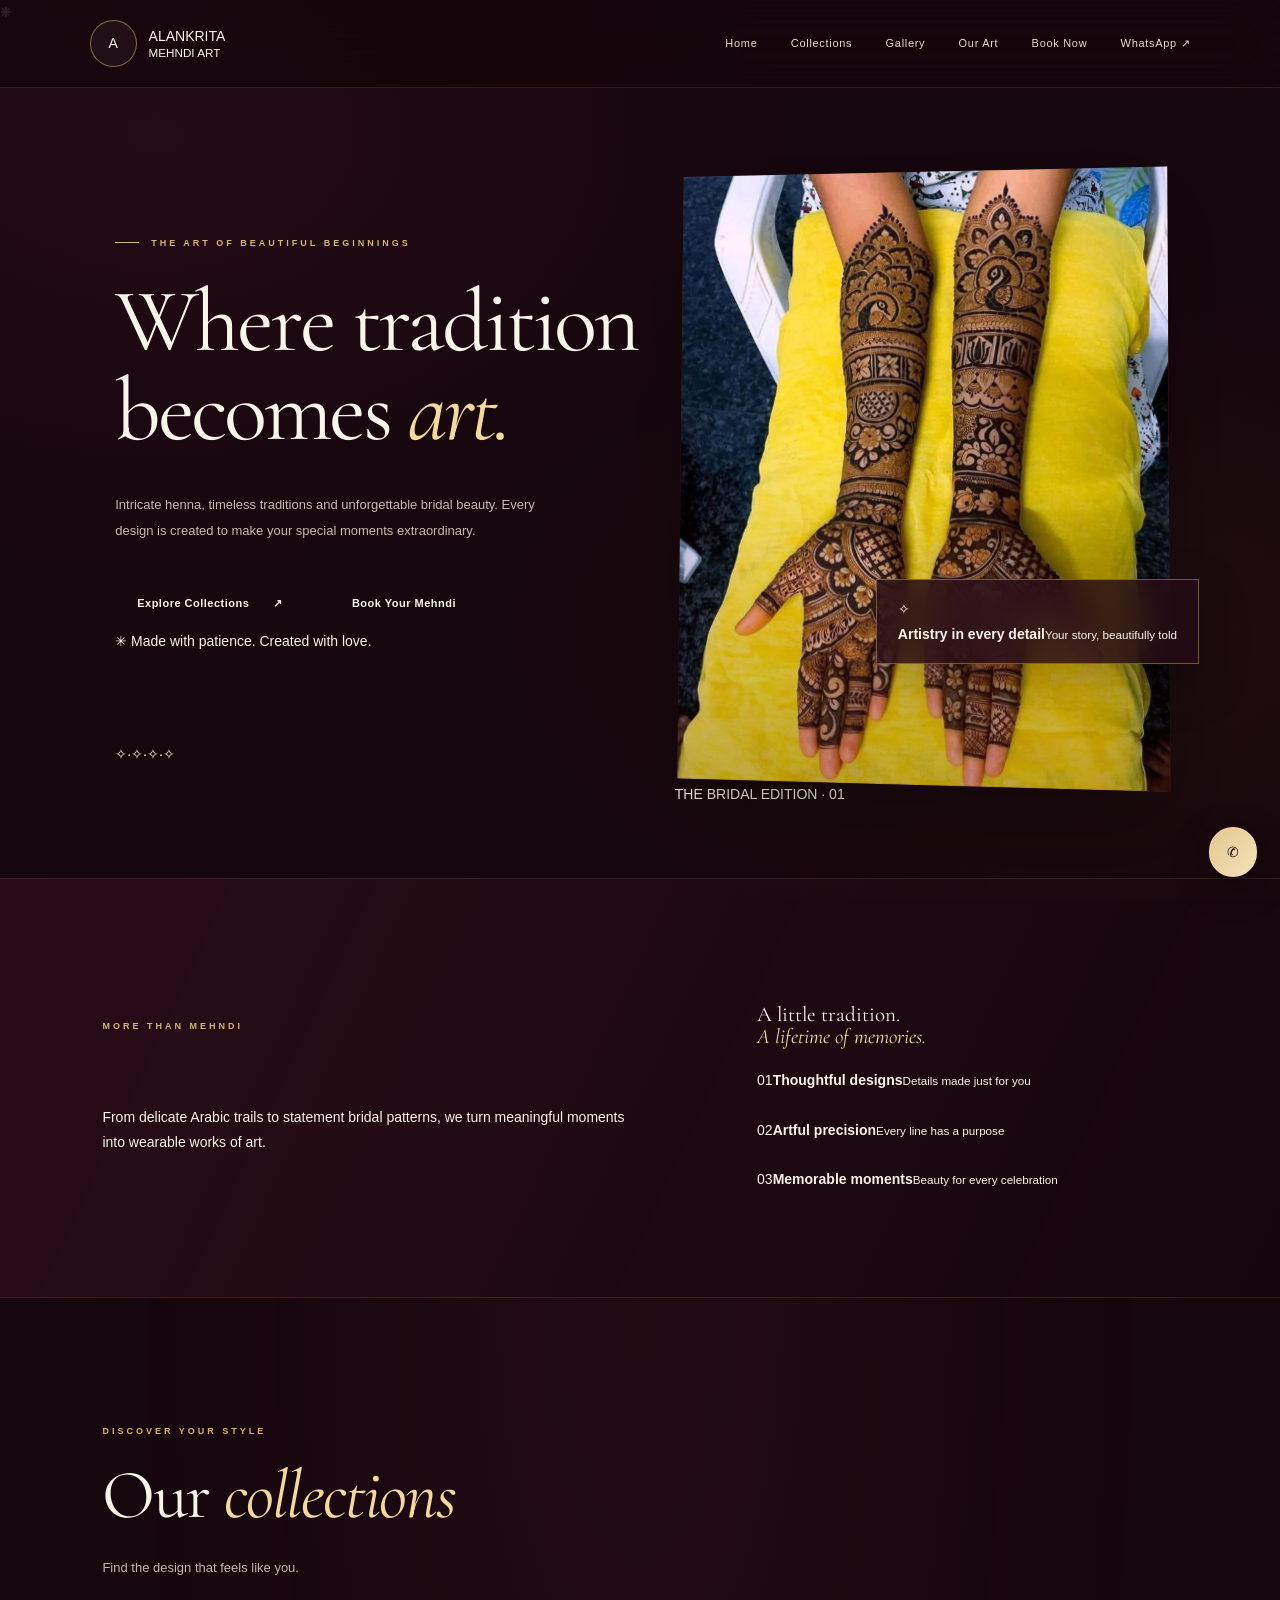
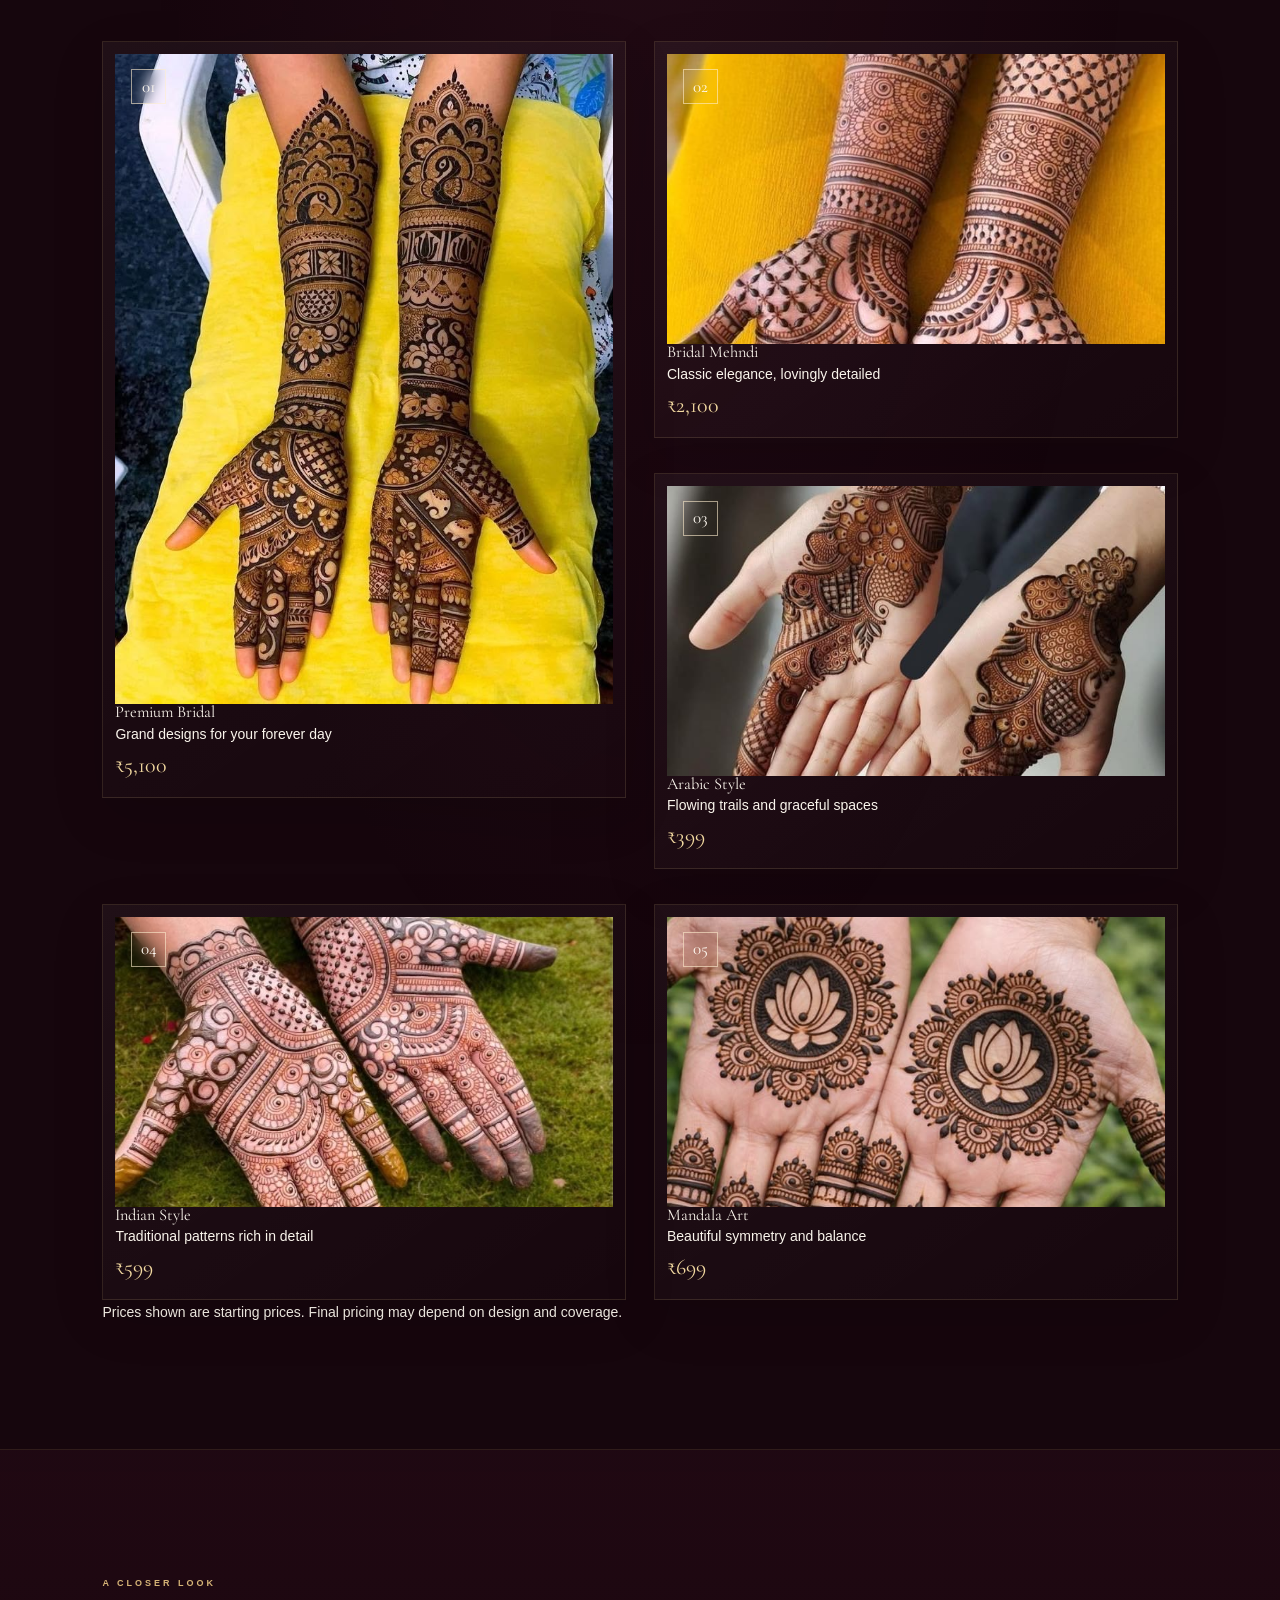
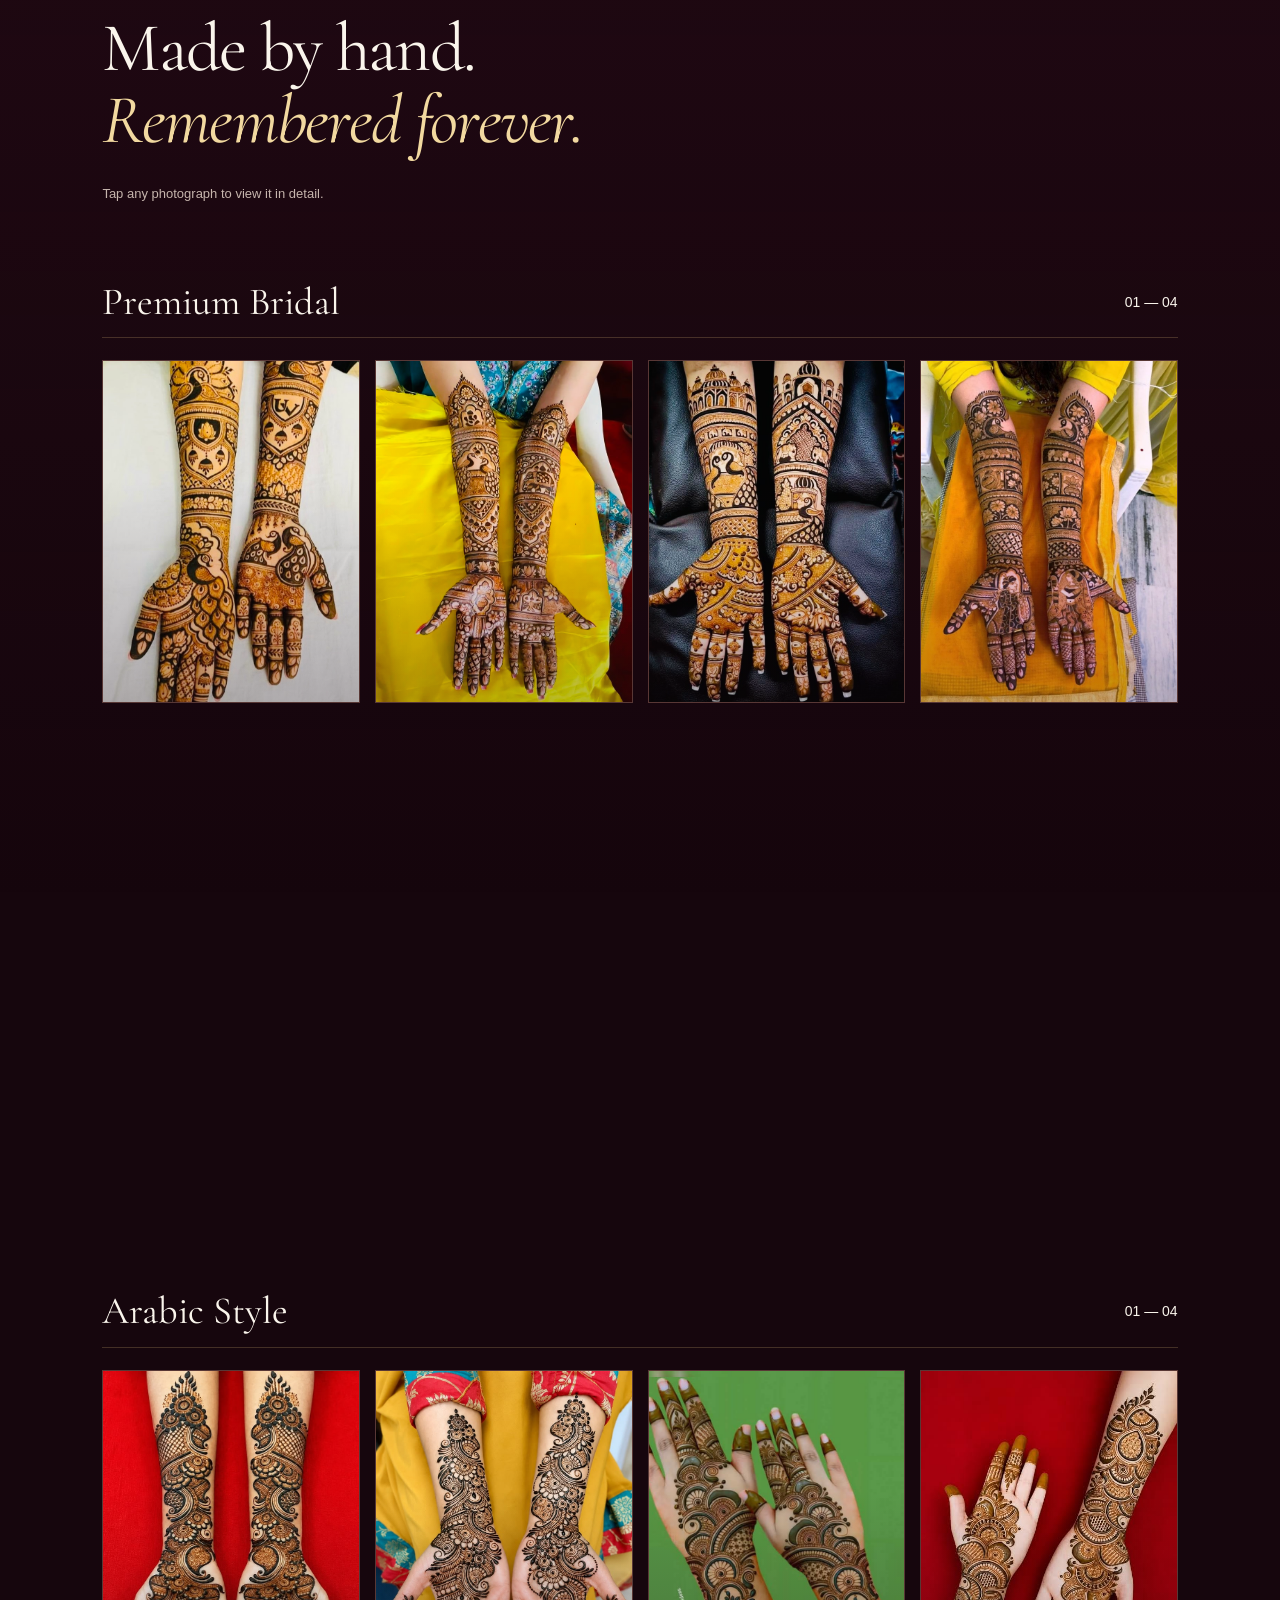
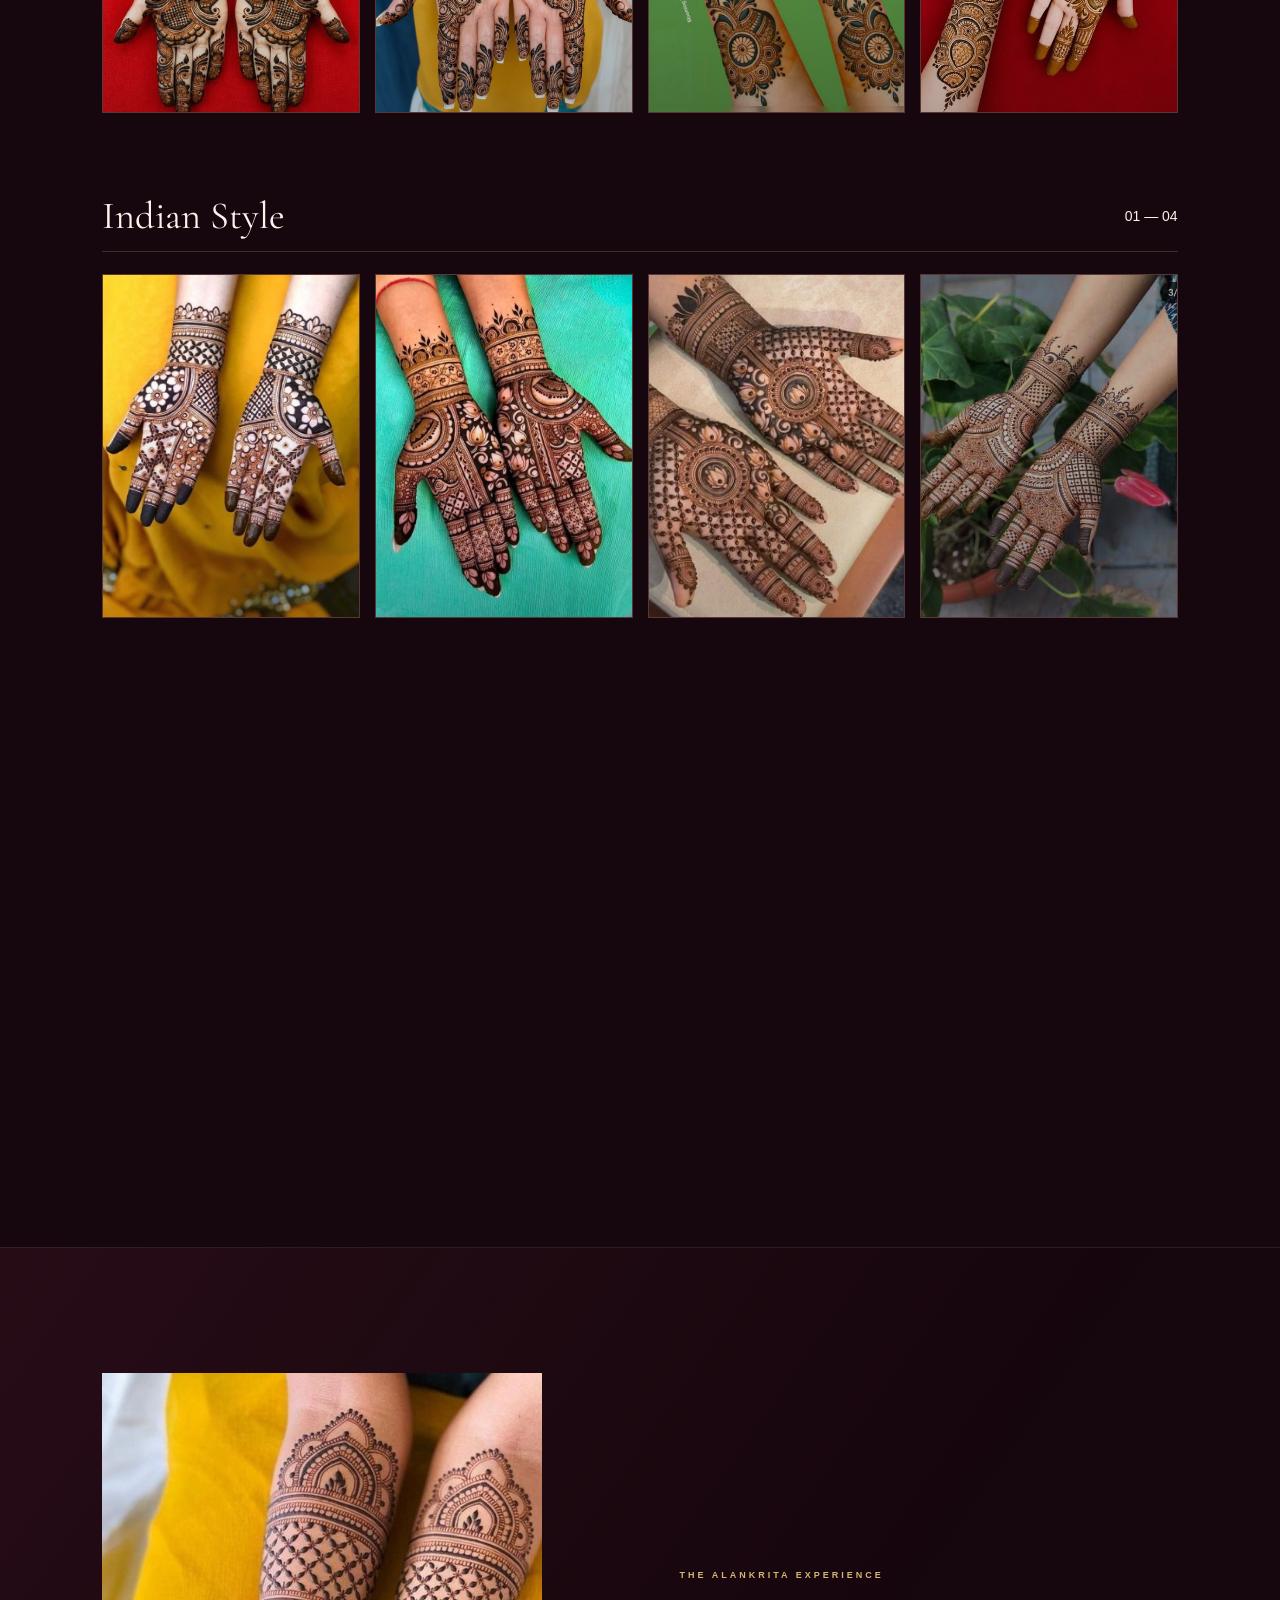
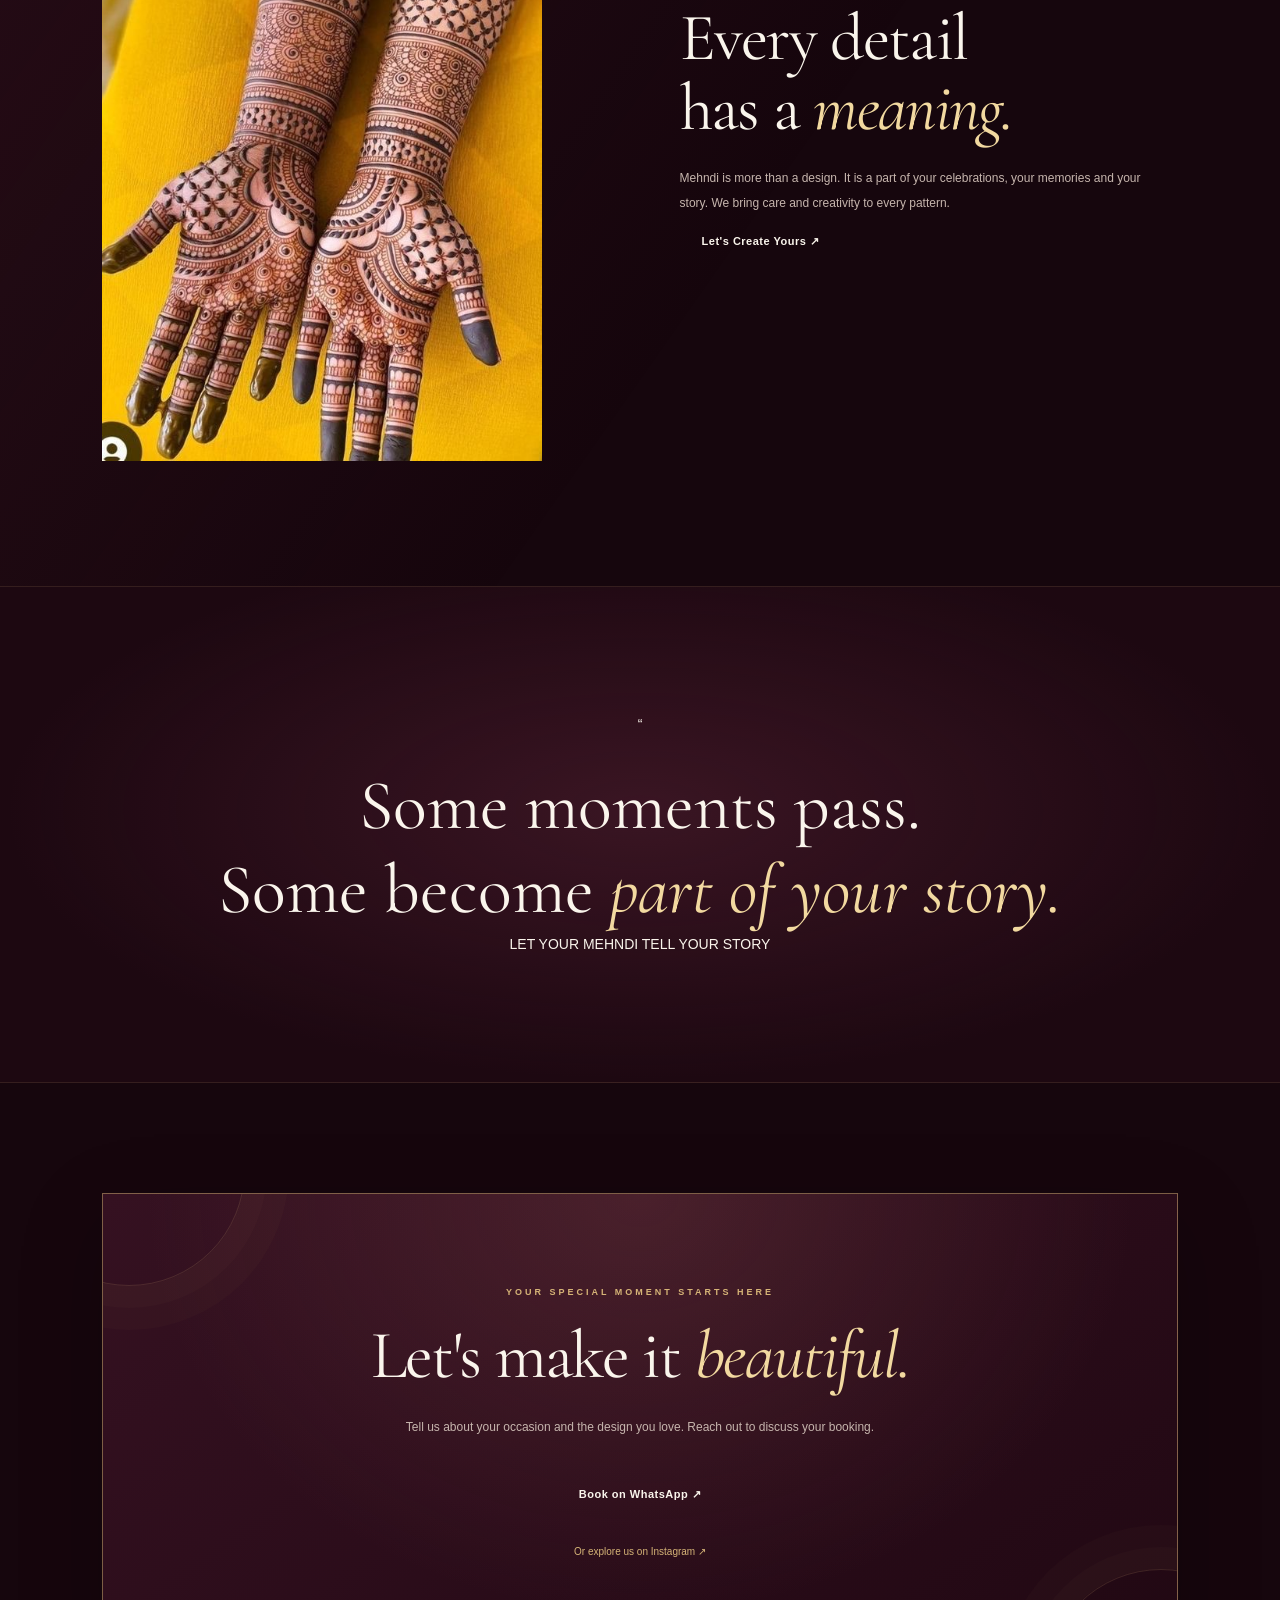
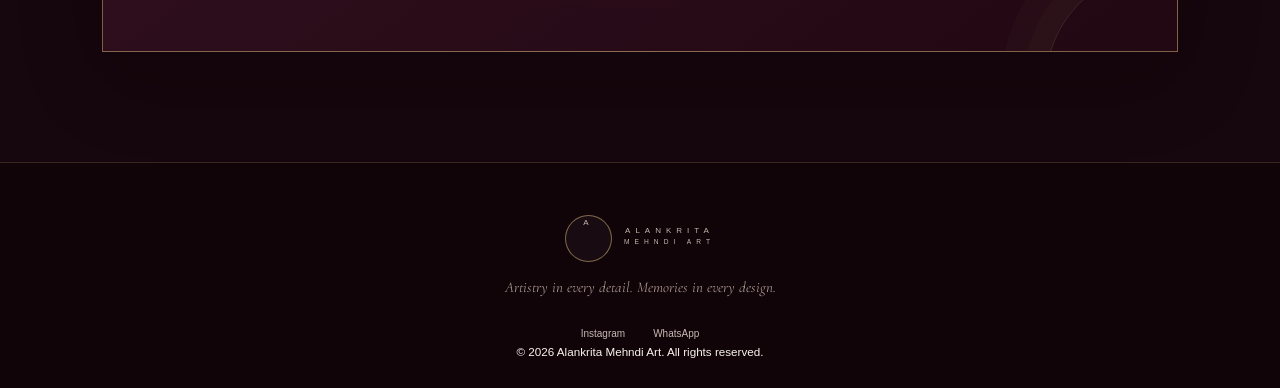
==== commit 62469e5d: "Update index.html" ====
--- a/index.html
+++ b/index.html
@@ -1,435 +1,258 @@
-
 <!DOCTYPE html>
 <html lang="en">
 <head>
   <meta charset="UTF-8">
   <meta name="viewport" content="width=device-width, initial-scale=1.0">
-  <meta name="theme-color" content="#260b17">
-  <meta name="description" content="Discover luxury bridal mehndi artistry by Alankrita Mehndi Art. Explore premium bridal, Arabic, Indian and mandala mehndi designs.">
-  <title>Alankrita Mehndi Art | Luxury Bridal Henna</title>
-  <link rel="icon" href="logo.png.PNG">
+  <meta name="theme-color" content="#21120f">
+  <meta name="description" content="Alankrita Mehndi Art — luxury bridal, Arabic, Indian and mandala mehndi designs. Explore our collections and book your appointment on WhatsApp.">
+  <title>Alankrita Mehndi Art | Luxury Henna Art</title>
   <link rel="preconnect" href="https://fonts.googleapis.com">
   <link rel="preconnect" href="https://fonts.gstatic.com" crossorigin>
   <link href="https://fonts.googleapis.com/css2?family=Cormorant+Garamond:wght@400;500;600;700&family=DM+Sans:wght@400;500;600;700&display=swap" rel="stylesheet">
   <link rel="stylesheet" href="style.css">
   <script src="script.js" defer></script>
 </head>
-
 <body>
   <div class="page-loader" id="pageLoader" aria-hidden="true">
-    <span class="loader-ornament">✳</span>
+    <span class="loader-mark">A</span>
     <span>ALANKRITA</span>
-    <span class="loader-caption">The art of bridal henna</span>
   </div>
-
-  <div class="ambient-background" aria-hidden="true">
-    <span class="ambient-orb orb-one"></span>
-    <span class="ambient-orb orb-two"></span>
-    <span class="ambient-orb orb-three"></span>
-  </div>
-
-  <div class="floating-decor" aria-hidden="true">
-    <span class="float-petal petal-one">✧</span>
-    <span class="float-petal petal-two">❋</span>
-    <span class="float-petal petal-three">✦</span>
-    <span class="float-petal petal-four">✧</span>
-    <span class="float-petal petal-five">❋</span>
-  </div>
-
-  <header class="site-header" id="top">
-    <a class="brand" href="#top" aria-label="Alankrita Mehndi Art home">
-      <span class="brand-mark">
-        <img src="logo.png.PNG" alt="Alankrita Mehndi Art logo">
-      </span>
+  <div class="ambient-background" aria-hidden="true"></div>
+  <div class="floating-decor decor-one" aria-hidden="true">✧</div>
+  <div class="floating-decor decor-two" aria-hidden="true">❋</div>
+  <div class="floating-decor decor-three" aria-hidden="true">✦</div>
+  <header class="site-header">
+    <a class="brand" href="#home" aria-label="Alankrita Mehndi Art home">
+      <span class="brand-mark">A</span>
       <span class="brand-copy">
-        <span class="brand-name">ALANKRITA</span>
-        <span class="brand-subtitle">MEHNDI ART</span>
+        <span>ALANKRITA</span>
+        <small>MEHNDI ART</small>
       </span>
     </a>
-
     <button class="menu-toggle" id="menuToggle" type="button"
       aria-label="Open navigation" aria-expanded="false"
       aria-controls="mainNavigation">
-      <span></span><span></span>
+      <span></span><span></span><span></span>
     </button>
-
     <nav class="main-nav" id="mainNavigation" aria-label="Main navigation">
       <a href="#home">Home</a>
-      <a href="#story">Our Art</a>
       <a href="#collections">Collections</a>
-      <a href="#experience">Experience</a>
-      <a href="#contact" class="nav-book">Book Your Date <span>↗</span></a>
+      <a href="#gallery">Gallery</a>
+      <a href="#experience">Our Art</a>
+      <a href="#booking">Book Now</a>
+      <a class="nav-booking" href="https://wa.me/919129824138" target="_blank" rel="noopener">WhatsApp ↗</a>
     </nav>
   </header>
-
   <main>
-    <section class="hero" id="home">
+    <section class="hero section-pad" id="home">
       <div class="hero-copy reveal">
-        <p class="eyebrow"><span></span> THE ART OF BRIDAL BEAUTY <span></span></p>
-        <h1>Every Bride<br>Deserves a <em>Masterpiece.</em></h1>
+        <p class="eyebrow"><span></span> THE ART OF BEAUTIFUL BEGINNINGS</p>
+        <h1>Where tradition<br>becomes <em>art.</em></h1>
         <p class="hero-description">
-          Where timeless traditions meet extraordinary artistry.
-          Every detail is drawn with love, crafted with precision,
-          and made to be remembered forever.
+          Intricate henna, timeless traditions and unforgettable bridal beauty.
+          Every design is created to make your special moments extraordinary.
         </p>
-
         <div class="hero-actions">
-          <a class="button button-gold"
-             href="#collections">Explore Our Art <span>↗</span></a>
-          <a class="text-link"
-             href="https://wa.me/919129824138" target="_blank"
-             rel="noopener noreferrer">Enquire for Your Wedding <span>↗</span></a>
-        </div>
-
-        <div class="hero-signature">
-          <span class="signature-line"></span>
-          <span>Intricate by nature. Unforgettable by design.</span>
-        </div>
-      </div>
-
+          <a class="button button-primary" href="#collections">Explore Collections <span>↗</span></a>
+          <a class="button button-text" href="https://wa.me/919129824138" target="_blank" rel="noopener">Book Your Mehndi</a>
+        </div>
+        <div class="hero-note">
+          <span class="hero-note-star">✳</span>
+          <span>Made with patience. Created with love.</span>
+        </div>
+      </div>
       <div class="hero-visual reveal">
-        <div class="hero-aura"></div>
-        <div class="hero-frame hero-frame-back"></div>
-        <div class="hero-frame hero-frame-front">
-          <img class="hero-image"
-               src="Premium.bridal.1.jpg"
-               alt="Intricate premium bridal mehndi artistry"
-               fetchpriority="high">
-        </div>
-        <div class="hero-orbit orbit-one"></div>
-        <div class="hero-orbit orbit-two"></div>
-
+        <div class="hero-frame-back"></div>
+        <div class="hero-frame-front">
+          <img class="hero-image" src="Premium.bridal.style.JPG"
+            alt="Intricate premium bridal mehndi design">
+        </div>
         <div class="hero-floating-card">
-          <span class="mini-star">✦</span>
-          <span class="floating-card-title">Made for your moment</span>
-          <span class="floating-card-subtitle">Artistry with a personal touch</span>
-        </div>
-
-        <div class="hero-side-note">A CELEBRATION OF TRADITION</div>
-        <span class="hero-sparkle sparkle-one">✧</span>
-        <span class="hero-sparkle sparkle-two">✦</span>
-        <span class="hero-sparkle sparkle-three">✧</span>
-      </div>
-
-      <a class="scroll-cue" href="#story" aria-label="Scroll to discover">
-        <span class="scroll-cue-line"></span>
-        <span>DISCOVER</span>
-      </a>
-      <span class="hero-index" aria-hidden="true">01 / 05</span>
-    </section>
-
-    <section class="intro section-pad" id="story">
+          <span class="floating-card-icon">✧</span>
+          <span><strong>Artistry in every detail</strong><small>Your story, beautifully told</small></span>
+        </div>
+        <span class="hero-visual-caption">THE BRIDAL EDITION · 01</span>
+      </div>
+    </section>
+    <section class="intro section-pad reveal">
+      <p class="eyebrow">MORE THAN MEHNDI</p>
+      <h2>A little tradition.<br><em>A lifetime of memories.</em></h2>
+      <p class="intro-description">
+        From delicate Arabic trails to statement bridal patterns, we turn
+        meaningful moments into wearable works of art.
+      </p>
+      <div class="intro-details">
+        <div><span>01</span><strong>Thoughtful designs</strong><small>Details made just for you</small></div>
+        <div><span>02</span><strong>Artful precision</strong><small>Every line has a purpose</small></div>
+        <div><span>03</span><strong>Memorable moments</strong><small>Beauty for every celebration</small></div>
+      </div>
+    </section>
+    <section class="collections section-pad" id="collections">
       <div class="section-heading reveal">
-        <p class="eyebrow">MORE THAN MEHNDI</p>
-        <h2>Tradition, transformed<br>into <em>art.</em></h2>
-        <p>
-          Some moments deserve more than ordinary. We create detailed
-          mehndi designs that celebrate your story, your style, and
-          the beauty of your most meaningful occasions.
-        </p>
-      </div>
-
-      <div class="intro-details reveal">
-        <div class="detail-item">
-          <span class="detail-number">01</span>
-          <div>
-            <h3>Thoughtful Detail</h3>
-            <p>Intricate patterns designed to make every glance special.</p>
-          </div>
-        </div>
-        <div class="detail-item">
-          <span class="detail-number">02</span>
-          <div>
-            <h3>Your Signature Style</h3>
-            <p>From delicate Arabic trails to elaborate bridal artistry.</p>
-          </div>
-        </div>
-        <div class="detail-item">
-          <span class="detail-number">03</span>
-          <div>
-            <h3>Made to Remember</h3>
-            <p>Beautiful henna for the memories you will treasure.</p>
-          </div>
-        </div>
-      </div>
-    </section>
-
-    <section class="collections section-pad" id="collections">
-      <div class="section-heading section-heading-center reveal">
-        <p class="eyebrow">THE SIGNATURE COLLECTIONS</p>
-        <h2>Find your <em>kind of beautiful.</em></h2>
-        <p>Five distinctive styles. Countless ways to make your moment yours.</p>
-      </div>
-
+        <div>
+          <p class="eyebrow">DISCOVER YOUR STYLE</p>
+          <h2>Our <em>collections</em></h2>
+        </div>
+        <p>Find the design that feels like you.</p>
+      </div>
       <div class="collection-grid">
-
-        <article class="collection-card collection-featured reveal">
-          <a class="collection-image-link" href="#gallery-premium"
-             aria-label="Explore Premium Bridal designs">
-            <img src="Premium.bridal.1.jpg"
-                 alt="Premium bridal mehndi design" loading="lazy">
-            <span class="collection-overlay"></span>
+        <a class="collection-card reveal" href="#premium-gallery">
+          <div class="collection-image-link">
+            <img src="Premium.bridal.style.JPG" alt="Premium bridal mehndi collection" loading="lazy">
             <span class="collection-number">01</span>
-            <span class="collection-open">↗</span>
-          </a>
-          <div class="collection-info">
-            <div>
-              <p class="collection-kicker">THE SIGNATURE EXPERIENCE</p>
-              <h3>Premium Bridal</h3>
-              <p class="collection-description">An elaborate expression of bridal elegance.</p>
-            </div>
+          </div>
+          <div class="collection-card-copy">
+            <div><h3>Premium Bridal</h3><p>Grand designs for your forever day</p></div>
             <span class="collection-price">₹5,100</span>
           </div>
-          <a class="collection-explore" href="#gallery-premium">Explore designs <span>↗</span></a>
-        </article>
-
-        <article class="collection-card reveal">
-          <a class="collection-image-link" href="#gallery-bridal"
-             aria-label="Explore Bridal designs">
-            <img src="Bridal.1.JPG"
-                 alt="Bridal mehndi design" loading="lazy">
-            <span class="collection-overlay"></span>
+        </a>
+        <a class="collection-card reveal" href="#bridal-gallery">
+          <div class="collection-image-link">
+            <img src="Bridal.style.JPG" alt="Bridal mehndi collection" loading="lazy">
             <span class="collection-number">02</span>
-            <span class="collection-open">↗</span>
-          </a>
-          <div class="collection-info">
-            <div>
-              <p class="collection-kicker">TIMELESS CELEBRATION</p>
-              <h3>Bridal</h3>
-              <p class="collection-description">Beautiful details for your special day.</p>
-            </div>
+          </div>
+          <div class="collection-card-copy">
+            <div><h3>Bridal Mehndi</h3><p>Classic elegance, lovingly detailed</p></div>
             <span class="collection-price">₹2,100</span>
           </div>
-          <a class="collection-explore" href="#gallery-bridal">Explore designs <span>↗</span></a>
-        </article>
-
-        <article class="collection-card reveal">
-          <a class="collection-image-link" href="#gallery-arabic"
-             aria-label="Explore Arabic designs">
-            <img src="Arabic.1.JPG"
-                 alt="Arabic mehndi design with flowing patterns" loading="lazy">
-            <span class="collection-overlay"></span>
+        </a>
+        <a class="collection-card reveal" href="#arabic-gallery">
+          <div class="collection-image-link">
+            <img src="Arabic.style.JPG" alt="Arabic mehndi collection" loading="lazy">
             <span class="collection-number">03</span>
-            <span class="collection-open">↗</span>
-          </a>
-          <div class="collection-info">
-            <div>
-              <p class="collection-kicker">EFFORTLESS ELEGANCE</p>
-              <h3>Arabic</h3>
-              <p class="collection-description">Flowing trails and graceful negative space.</p>
-            </div>
+          </div>
+          <div class="collection-card-copy">
+            <div><h3>Arabic Style</h3><p>Flowing trails and graceful spaces</p></div>
             <span class="collection-price">₹399</span>
           </div>
-          <a class="collection-explore" href="#gallery-arabic">Explore designs <span>↗</span></a>
-        </article>
-
-        <article class="collection-card reveal">
-          <a class="collection-image-link" href="#gallery-indian"
-             aria-label="Explore Indian designs">
-            <img src="Indian.1.JPG"
-                 alt="Traditional Indian mehndi pattern" loading="lazy">
-            <span class="collection-overlay"></span>
+        </a>
+        <a class="collection-card reveal" href="#indian-gallery">
+          <div class="collection-image-link">
+            <img src="Indian.style.JPG" alt="Indian mehndi collection" loading="lazy">
             <span class="collection-number">04</span>
-            <span class="collection-open">↗</span>
-          </a>
-          <div class="collection-info">
-            <div>
-              <p class="collection-kicker">HERITAGE IN EVERY LINE</p>
-              <h3>Indian</h3>
-              <p class="collection-description">Classic motifs rich in tradition.</p>
-            </div>
+          </div>
+          <div class="collection-card-copy">
+            <div><h3>Indian Style</h3><p>Traditional patterns rich in detail</p></div>
             <span class="collection-price">₹599</span>
           </div>
-          <a class="collection-explore" href="#gallery-indian">Explore designs <span>↗</span></a>
-        </article>
-
-        <article class="collection-card reveal">
-          <a class="collection-image-link" href="#gallery-mandala"
-             aria-label="Explore Mandala designs">
-            <img src="Mandal.1.JPG"
-                 alt="Symmetrical mandala mehndi design" loading="lazy">
-            <span class="collection-overlay"></span>
+        </a>
+        <a class="collection-card reveal" href="#mandala-gallery">
+          <div class="collection-image-link">
+            <img src="Mandala.style.JPG" alt="Mandala mehndi collection" loading="lazy">
             <span class="collection-number">05</span>
-            <span class="collection-open">↗</span>
-          </a>
-          <div class="collection-info">
-            <div>
-              <p class="collection-kicker">BEAUTY IN BALANCE</p>
-              <h3>Mandala</h3>
-              <p class="collection-description">Symmetry, fine detail and graceful balance.</p>
-            </div>
+          </div>
+          <div class="collection-card-copy">
+            <div><h3>Mandala Art</h3><p>Beautiful symmetry and balance</p></div>
             <span class="collection-price">₹699</span>
           </div>
-          <a class="collection-explore" href="#gallery-mandala">Explore designs <span>↗</span></a>
-        </article>
-
-      </div>
-      <p class="pricing-note reveal">Prices shown are starting prices. Final pricing may depend on the requested design and coverage.</p>
-    </section>
-
+        </a>
+      </div>
+      <p class="price-note">Prices shown are starting prices. Final pricing may depend on design and coverage.</p>
+    </section>
     <section class="gallery-showcase section-pad" id="gallery">
       <div class="section-heading reveal">
-        <p class="eyebrow">THE ARTISTRY, UP CLOSE</p>
-        <h2>Every line tells<br>a <em>story.</em></h2>
-        <p>Explore our collection and find the details that speak to you.</p>
-      </div>
-
-      <div class="gallery-collection" id="gallery-premium">
-        <div class="gallery-title reveal">
-          <div><span>01</span><h3>Premium Bridal</h3></div>
-          <span class="gallery-title-note">EXCLUSIVE DETAILS</span>
-        </div>
-        <div class="gallery-grid">
-          <button class="gallery-tile reveal" type="button" data-gallery="premium" data-index="0" aria-label="View Premium Bridal photo 1"><img src="Premium.bridal.1.jpg" alt="Premium bridal mehndi photo 1" loading="lazy"><span class="gallery-tile-mark">↗</span></button>
-          <button class="gallery-tile reveal" type="button" data-gallery="premium" data-index="1" aria-label="View Premium Bridal photo 2"><img src="Premium.bridal.2.jpg" alt="Premium bridal mehndi photo 2" loading="lazy"><span class="gallery-tile-mark">↗</span></button>
-          <button class="gallery-tile reveal" type="button" data-gallery="premium" data-index="2" aria-label="View Premium Bridal photo 3"><img src="Premium.bridal.3.jpg" alt="Premium bridal mehndi photo 3" loading="lazy"><span class="gallery-tile-mark">↗</span></button>
-          <button class="gallery-tile reveal" type="button" data-gallery="premium" data-index="3" aria-label="View Premium Bridal photo 4"><img src="Premium.bridal.4.JPG" alt="Premium bridal mehndi photo 4" loading="lazy"><span class="gallery-tile-mark">↗</span></button>
-        </div>
-      </div>
-
-      <div class="gallery-collection" id="gallery-bridal">
-        <div class="gallery-title reveal">
-          <div><span>02</span><h3>Bridal</h3></div>
-          <span class="gallery-title-note">MADE FOR YOUR DAY</span>
-        </div>
-        <div class="gallery-grid">
-          <button class="gallery-tile reveal" type="button" data-gallery="bridal" data-index="0" aria-label="View Bridal photo 1"><img src="Bridal.1.JPG" alt="Bridal mehndi photo 1" loading="lazy"><span class="gallery-tile-mark">↗</span></button>
-          <button class="gallery-tile reveal" type="button" data-gallery="bridal" data-index="1" aria-label="View Bridal photo 2"><img src="Bridal.2.jpg" alt="Bridal mehndi photo 2" loading="lazy"><span class="gallery-tile-mark">↗</span></button>
-          <button class="gallery-tile reveal" type="button" data-gallery="bridal" data-index="2" aria-label="View Bridal photo 3"><img src="Bridal.3.jpg" alt="Bridal mehndi photo 3" loading="lazy"><span class="gallery-tile-mark">↗</span></button>
-          <button class="gallery-tile reveal" type="button" data-gallery="bridal" data-index="3" aria-label="View Bridal photo 4"><img src="Bridal.4.jpg" alt="Bridal mehndi photo 4" loading="lazy"><span class="gallery-tile-mark">↗</span></button>
-        </div>
-      </div>
-
-      <div class="gallery-collection" id="gallery-arabic">
-        <div class="gallery-title reveal">
-          <div><span>03</span><h3>Arabic</h3></div>
-          <span class="gallery-title-note">FLOWING ELEGANCE</span>
-        </div>
-        <div class="gallery-grid">
-          <button class="gallery-tile reveal" type="button" data-gallery="arabic" data-index="0" aria-label="View Arabic photo 1"><img src="Arabic.1.JPG" alt="Arabic mehndi photo 1" loading="lazy"><span class="gallery-tile-mark">↗</span></button>
-          <button class="gallery-tile reveal" type="button" data-gallery="arabic" data-index="1" aria-label="View Arabic photo 2"><img src="Arabic.2.JPG" alt="Arabic mehndi photo 2" loading="lazy"><span class="gallery-tile-mark">↗</span></button>
-          <button class="gallery-tile reveal" type="button" data-gallery="arabic" data-index="2" aria-label="View Arabic photo 3"><img src="Arabic.3.JPG" alt="Arabic mehndi photo 3" loading="lazy"><span class="gallery-tile-mark">↗</span></button>
-          <button class="gallery-tile reveal" type="button" data-gallery="arabic" data-index="3" aria-label="View Arabic photo 4"><img src="Arabic.4.JPG" alt="Arabic mehndi photo 4" loading="lazy"><span class="gallery-tile-mark">↗</span></button>
-        </div>
-      </div>
-
-      <div class="gallery-collection" id="gallery-indian">
-        <div class="gallery-title reveal">
-          <div><span>04</span><h3>Indian</h3></div>
-          <span class="gallery-title-note">TIMELESS TRADITION</span>
-        </div>
-        <div class="gallery-grid">
-          <button class="gallery-tile reveal" type="button" data-gallery="indian" data-index="0" aria-label="View Indian photo 1"><img src="Indian.1.JPG" alt="Indian mehndi photo 1" loading="lazy"><span class="gallery-tile-mark">↗</span></button>
-          <button class="gallery-tile reveal" type="button" data-gallery="indian" data-index="1" aria-label="View Indian photo 2"><img src="Indian.2.JPG" alt="Indian mehndi photo 2" loading="lazy"><span class="gallery-tile-mark">↗</span></button>
-          <button class="gallery-tile reveal" type="button" data-gallery="indian" data-index="2" aria-label="View Indian photo 3"><img src="Indian.3.JPG" alt="Indian mehndi photo 3" loading="lazy"><span class="gallery-tile-mark">↗</span></button>
-          <button class="gallery-tile reveal" type="button" data-gallery="indian" data-index="3" aria-label="View Indian photo 4"><img src="Indian.4.JPG" alt="Indian mehndi photo 4" loading="lazy"><span class="gallery-tile-mark">↗</span></button>
-        </div>
-      </div>
-
-      <div class="gallery-collection" id="gallery-mandala">
-        <div class="gallery-title reveal">
-          <div><span>05</span><h3>Mandala</h3></div>
-          <span class="gallery-title-note">SYMMETRY IN DETAIL</span>
-        </div>
-        <div class="gallery-grid">
-          <button class="gallery-tile reveal" type="button" data-gallery="mandala" data-index="0" aria-label="View Mandala photo 1"><img src="Mandal.1.JPG" alt="Mandala mehndi photo 1" loading="lazy"><span class="gallery-tile-mark">↗</span></button>
-          <button class="gallery-tile reveal" type="button" data-gallery="mandala" data-index="1" aria-label="View Mandala photo 2"><img src="Mandal.2.JPG" alt="Mandala mehndi photo 2" loading="lazy"><span class="gallery-tile-mark">↗</span></button>
-          <button class="gallery-tile reveal" type="button" data-gallery="mandala" data-index="2" aria-label="View Mandala photo 3"><img src="Mandal.3.JPG" alt="Mandala mehndi photo 3" loading="lazy"><span class="gallery-tile-mark">↗</span></button>
-          <button class="gallery-tile reveal" type="button" data-gallery="mandala" data-index="3" aria-label="View Mandala photo 4"><img src="Mandal.4.JPG" alt="Mandala mehndi photo 4" loading="lazy"><span class="gallery-tile-mark">↗</span></button>
-        </div>
-      </div>
-    </section>
-
+        <div>
+          <p class="eyebrow">A CLOSER LOOK</p>
+          <h2>Made by hand.<br><em>Remembered forever.</em></h2>
+        </div>
+        <p>Tap any photograph to view it in detail.</p>
+      </div>
+      <div class="gallery-collection reveal" id="premium-gallery">
+        <div class="gallery-title"><h3>Premium Bridal</h3><span>01 — 04</span></div>
+        <div class="gallery-grid">
+          <button class="gallery-tile" type="button" data-gallery="premium" data-index="0" aria-label="View premium bridal design 1"><img src="Premium.bridal.1.jpg" alt="Premium bridal mehndi design 1" loading="lazy"></button>
+          <button class="gallery-tile" type="button" data-gallery="premium" data-index="1" aria-label="View premium bridal design 2"><img src="Premium.bridal.2.jpg" alt="Premium bridal mehndi design 2" loading="lazy"></button>
+          <button class="gallery-tile" type="button" data-gallery="premium" data-index="2" aria-label="View premium bridal design 3"><img src="Premium.bridal.3.jpg" alt="Premium bridal mehndi design 3" loading="lazy"></button>
+          <button class="gallery-tile" type="button" data-gallery="premium" data-index="3" aria-label="View premium bridal design 4"><img src="Premium.bridal.4.JPG" alt="Premium bridal mehndi design 4" loading="lazy"></button>
+        </div>
+      </div>
+      <div class="gallery-collection reveal" id="bridal-gallery">
+        <div class="gallery-title"><h3>Bridal Mehndi</h3><span>01 — 04</span></div>
+        <div class="gallery-grid">
+          <button class="gallery-tile" type="button" data-gallery="bridal" data-index="0" aria-label="View bridal design 1"><img src="Bridal.1.JPG" alt="Bridal mehndi design 1" loading="lazy"></button>
+          <button class="gallery-tile" type="button" data-gallery="bridal" data-index="1" aria-label="View bridal design 2"><img src="Bridal.2.jpg" alt="Bridal mehndi design 2" loading="lazy"></button>
+          <button class="gallery-tile" type="button" data-gallery="bridal" data-index="2" aria-label="View bridal design 3"><img src="Bridal.3.jpg" alt="Bridal mehndi design 3" loading="lazy"></button>
+          <button class="gallery-tile" type="button" data-gallery="bridal" data-index="3" aria-label="View bridal design 4"><img src="Bridal.4.jpg" alt="Bridal mehndi design 4" loading="lazy"></button>
+        </div>
+      </div>
+      <div class="gallery-collection reveal" id="arabic-gallery">
+        <div class="gallery-title"><h3>Arabic Style</h3><span>01 — 04</span></div>
+        <div class="gallery-grid">
+          <button class="gallery-tile" type="button" data-gallery="arabic" data-index="0" aria-label="View Arabic design 1"><img src="Arabic.1.JPG" alt="Arabic mehndi design 1" loading="lazy"></button>
+          <button class="gallery-tile" type="button" data-gallery="arabic" data-index="1" aria-label="View Arabic design 2"><img src="Arabic.2.JPG" alt="Arabic mehndi design 2" loading="lazy"></button>
+          <button class="gallery-tile" type="button" data-gallery="arabic" data-index="2" aria-label="View Arabic design 3"><img src="Arabic.3.JPG" alt="Arabic mehndi design 3" loading="lazy"></button>
+          <button class="gallery-tile" type="button" data-gallery="arabic" data-index="3" aria-label="View Arabic design 4"><img src="Arabic.4.JPG" alt="Arabic mehndi design 4" loading="lazy"></button>
+        </div>
+      </div>
+      <div class="gallery-collection reveal" id="indian-gallery">
+        <div class="gallery-title"><h3>Indian Style</h3><span>01 — 04</span></div>
+        <div class="gallery-grid">
+          <button class="gallery-tile" type="button" data-gallery="indian" data-index="0" aria-label="View Indian design 1"><img src="Indian.1.JPG" alt="Indian mehndi design 1" loading="lazy"></button>
+          <button class="gallery-tile" type="button" data-gallery="indian" data-index="1" aria-label="View Indian design 2"><img src="Indian.2.JPG" alt="Indian mehndi design 2" loading="lazy"></button>
+          <button class="gallery-tile" type="button" data-gallery="indian" data-index="2" aria-label="View Indian design 3"><img src="Indian.3.JPG" alt="Indian mehndi design 3" loading="lazy"></button>
+          <button class="gallery-tile" type="button" data-gallery="indian" data-index="3" aria-label="View Indian design 4"><img src="Indian.4.JPG" alt="Indian mehndi design 4" loading="lazy"></button>
+        </div>
+      </div>
+      <div class="gallery-collection reveal" id="mandala-gallery">
+        <div class="gallery-title"><h3>Mandala Art</h3><span>01 — 04</span></div>
+        <div class="gallery-grid">
+          <button class="gallery-tile" type="button" data-gallery="mandala" data-index="0" aria-label="View Mandala design 1"><img src="Mandal.1.JPG" alt="Mandala mehndi design 1" loading="lazy"></button>
+          <button class="gallery-tile" type="button" data-gallery="mandala" data-index="1" aria-label="View Mandala design 2"><img src="Mandal.2.JPG" alt="Mandala mehndi design 2" loading="lazy"></button>
+          <button class="gallery-tile" type="button" data-gallery="mandala" data-index="2" aria-label="View Mandala design 3"><img src="Mandal.3.JPG" alt="Mandala mehndi design 3" loading="lazy"></button>
+          <button class="gallery-tile" type="button" data-gallery="mandala" data-index="3" aria-label="View Mandala design 4"><img src="Mandal.4.JPG" alt="Mandala mehndi design 4" loading="lazy"></button>
+        </div>
+      </div>
+    </section>
     <section class="experience section-pad" id="experience">
       <div class="experience-visual reveal">
-        <div class="experience-frame">
-          <img src="Premium.bridal.2.jpg"
-               alt="Close-up of intricate bridal henna artistry"
-               loading="lazy">
-        </div>
-        <span class="experience-stamp">CRAFTED<br>WITH LOVE <span>✳</span></span>
+        <img src="Bridal.style.JPG" alt="Detailed henna artistry" loading="lazy">
       </div>
       <div class="experience-copy reveal">
-        <p class="eyebrow">YOUR MOMENT. YOUR ART.</p>
-        <h2>Beauty in every<br><em>little detail.</em></h2>
+        <p class="eyebrow">THE ALANKRITA EXPERIENCE</p>
+        <h2>Every detail<br>has a <em>meaning.</em></h2>
         <p>
-          Your celebration is personal, and your mehndi should be too.
-          Share your occasion, preferred style and inspiration with us.
-          Together, we'll find the design that feels right for you.
+          Mehndi is more than a design. It is a part of your celebrations,
+          your memories and your story. We bring care and creativity to every pattern.
         </p>
-        <div class="experience-points">
-          <span><i>✦</i> Bridal and occasion designs</span>
-          <span><i>✦</i> Multiple signature styles</span>
-          <span><i>✦</i> Personal booking enquiries</span>
-        </div>
-        <a class="button button-gold"
-           href="https://wa.me/919129824138?text=Hello%20Alankrita%20Mehndi%20Art%2C%20I%20would%20like%20to%20enquire%20about%20a%20booking."
-           target="_blank" rel="noopener noreferrer">Let's Talk About Your Date <span>↗</span></a>
-      </div>
-    </section>
-
-    <section class="quote-section section-pad">
-      <span class="quote-ornament" aria-hidden="true">✳</span>
-      <p class="eyebrow reveal">A LITTLE PROMISE</p>
-      <blockquote class="reveal">
-        “Your story is unique.<br>
-        Let your mehndi be <em>unforgettable.</em>”
-      </blockquote>
-      <span class="quote-signature reveal">Alankrita Mehndi Art</span>
-    </section>
-
-    <section class="booking section-pad" id="contact">
+        <a class="button button-primary" href="https://wa.me/919129824138" target="_blank" rel="noopener">Let's Create Yours ↗</a>
+      </div>
+    </section>
+    <section class="quote-section section-pad reveal">
+      <span class="quote-symbol">“</span>
+      <blockquote>Some moments pass.<br>Some become <em>part of your story.</em></blockquote>
+      <p>LET YOUR MEHNDI TELL YOUR STORY</p>
+    </section>
+    <section class="booking section-pad" id="booking">
       <div class="booking-card reveal">
-        <div class="booking-decoration" aria-hidden="true">✳</div>
-        <p class="eyebrow">LET'S CREATE SOMETHING BEAUTIFUL</p>
-        <h2>Your special day<br>starts with a <em>conversation.</em></h2>
-        <p>Tell us about your occasion and the style you love. Let's discuss your booking.</p>
-        <a class="button button-gold"
-           href="https://wa.me/919129824138?text=Hello%20Alankrita%20Mehndi%20Art%2C%20I%20would%20like%20to%20discuss%20a%20booking."
-           target="_blank" rel="noopener noreferrer">
-          Enquire on WhatsApp <span>↗</span>
-        </a>
-        <a class="booking-instagram"
-           href="https://www.instagram.com/balaji_mehandi_art_banglore/"
-           target="_blank" rel="noopener noreferrer">
-          Or discover us on Instagram ↗
-        </a>
+        <p class="eyebrow">YOUR SPECIAL MOMENT STARTS HERE</p>
+        <h2>Let's make it <em>beautiful.</em></h2>
+        <p>Tell us about your occasion and the design you love. Reach out to discuss your booking.</p>
+        <a class="button button-primary" href="https://wa.me/919129824138?text=Hello%20Alankrita%20Mehndi%20Art%2C%20I%27d%20like%20to%20enquire%20about%20a%20booking." target="_blank" rel="noopener">Book on WhatsApp ↗</a>
+        <a class="booking-instagram" href="https://www.instagram.com/balaji_mehandi_art_banglore/" target="_blank" rel="noopener">Or explore us on Instagram ↗</a>
       </div>
     </section>
   </main>
-
   <footer class="site-footer">
-    <a class="footer-brand" href="#top">ALANKRITA <span>MEHNDI ART</span></a>
-    <p>Intricate by nature. Unforgettable by design.</p>
+    <a class="brand footer-brand" href="#home">
+      <span class="brand-mark">A</span>
+      <span class="brand-copy"><span>ALANKRITA</span><small>MEHNDI ART</small></span>
+    </a>
+    <p>Artistry in every detail. Memories in every design.</p>
     <div class="footer-links">
-      <a href="https://www.instagram.com/balaji_mehandi_art_banglore/"
-         target="_blank" rel="noopener noreferrer">Instagram ↗</a>
-      <a href="https://wa.me/919129824138"
-         target="_blank" rel="noopener noreferrer">WhatsApp ↗</a>
-      <a href="#collections">Collections</a>
+      <a href="https://www.instagram.com/balaji_mehandi_art_banglore/" target="_blank" rel="noopener">Instagram</a>
+      <a href="https://wa.me/919129824138" target="_blank" rel="noopener">WhatsApp</a>
     </div>
-    <p class="copyright">© <span id="currentYear">2026</span> Alankrita Mehndi Art. All rights reserved.</p>
+    <small>© <span id="currentYear"></span> Alankrita Mehndi Art. All rights reserved.</small>
   </footer>
-
-  <a class="floating-whatsapp"
-     href="https://wa.me/919129824138"
-     target="_blank" rel="noopener noreferrer"
-     aria-label="Chat with Alankrita Mehndi Art on WhatsApp">
-    <span class="whatsapp-symbol">✆</span>
-    <span class="whatsapp-label">Let's chat</span>
-  </a>
-
-  <dialog class="lightbox" id="lightbox" aria-label="Photo viewer">
-    <button class="lightbox-close" id="lightboxClose"
-      type="button" aria-label="Close photo viewer">×</button>
-    <button class="lightbox-prev" id="lightboxPrev"
-      type="button" aria-label="Previous photo">‹</button>
-    <figure class="lightbox-figure">
-      <img id="lightboxImage" src="" alt="">
+  <a class="floating-whatsapp" href="https://wa.me/919129824138" target="_blank" rel="noopener" aria-label="Chat with us on WhatsApp">✆</a>
+  <dialog class="lightbox" id="lightbox" aria-label="Mehndi image viewer">
+    <button id="lightboxClose" class="lightbox-close" type="button" aria-label="Close image viewer">×</button>
+    <button id="lightboxPrev" class="lightbox-arrow lightbox-prev" type="button" aria-label="Previous image">‹</button>
+    <figure>
+      <img id="lightboxImage" src="" alt="Selected mehndi design">
       <figcaption id="lightboxCaption"></figcaption>
     </figure>
-    <button class="lightbox-next" id="lightboxNext"
-      type="button" aria-label="Next photo">›</button>
+    <button id="lightboxNext" class="lightbox-arrow lightbox-next" type="button" aria-label="Next image">›</button>
   </dialog>
 </body>
 </html>
--- a/style.css
+++ b/style.css
@@ -1,53 +1,62 @@
 
-/* ==================================================
-   ALANKRITA MEHNDI ART — LUXURY WEBSITE
-   Burgundy • Champagne Gold • Ivory
-   ================================================== */
+/* =========================================================
+   ALANKRITA MEHNDI ART
+   Luxury Bridal Experience — Premium Design System
+   ========================================================= */
 
 :root {
-  --burgundy: #350b19;
-  --burgundy-dark: #20060f;
-  --burgundy-light: #57182a;
-  --wine: #711f36;
-  --gold: #c99b58;
-  --gold-light: #efd3a0;
-  --ivory: #faf5eb;
-  --paper: #f1e5d5;
-  --ink: #321d20;
-  --muted: #796b67;
-  --line: rgba(127, 83, 48, .2);
-  --heading: "Cormorant Garamond", Georgia, serif;
-  --body: "Montserrat", Arial, sans-serif;
-  --page-width: 1240px;
+  --wine: #260b17;
+  --wine-deep: #16060d;
+  --wine-soft: #421728;
+  --wine-light: #6c3043;
+  --gold: #d6b477;
+  --gold-bright: #f2d9a0;
+  --gold-dark: #9d7540;
+  --ivory: #faf5ec;
+  --cream: #f1e8da;
+  --muted: #c6b5ad;
+  --white: #fffaf2;
+  --serif: "Cormorant Garamond", Georgia, serif;
+  --sans: "DM Sans", Arial, sans-serif;
+  --ease: cubic-bezier(.22, 1, .36, 1);
+  --shadow: 0 28px 80px rgba(0, 0, 0, .32);
 }
 
 * {
   box-sizing: border-box;
+  margin: 0;
+  padding: 0;
 }
 
 html {
   scroll-behavior: smooth;
-  scroll-padding-top: 90px;
+  scroll-padding-top: 100px;
 }
 
 body {
-  margin: 0;
-  color: var(--ink);
-  background: var(--ivory);
-  font-family: var(--body);
+  min-width: 320px;
+  overflow-x: hidden;
+  color: var(--ivory);
+  background: var(--wine-deep);
+  font-family: var(--sans);
   font-size: 14px;
-  line-height: 1.8;
+  line-height: 1.75;
   -webkit-font-smoothing: antialiased;
-  overflow-x: hidden;
-}
-
-body.menu-open,
-body.lightbox-open {
+}
+
+body.menu-is-open,
+body.lightbox-is-open {
   overflow: hidden;
+}
+
+body::selection {
+  color: var(--wine-deep);
+  background: var(--gold);
 }
 
 img {
   display: block;
+  width: 100%;
   max-width: 100%;
 }
 
@@ -58,92 +67,221 @@
 
 button {
   font: inherit;
+}
+
+button,
+a {
   -webkit-tap-highlight-color: transparent;
 }
 
 button:focus-visible,
-a:focus-visible,
-summary:focus-visible {
-  outline: 2px solid var(--gold);
-  outline-offset: 4px;
+a:focus-visible {
+  outline: 2px solid var(--gold-bright);
+  outline-offset: 5px;
 }
 
 ::selection {
-  color: white;
-  background: var(--wine);
-}
-
-.skip-link {
+  color: var(--wine-deep);
+  background: var(--gold);
+}
+
+/* ---------- Page loading animation ---------- */
+
+.page-loader {
   position: fixed;
   z-index: 9999;
-  top: 10px;
-  left: 10px;
-  padding: 10px 16px;
-  color: white;
-  background: var(--burgundy);
-  transform: translateY(-150%);
-}
-
-.skip-link:focus {
-  transform: translateY(0);
-}
-
-/* HEADER */
+  inset: 0;
+  display: flex;
+  flex-direction: column;
+  align-items: center;
+  justify-content: center;
+  gap: 5px;
+  color: var(--gold);
+  background: var(--wine-deep);
+  transition: opacity .7s ease, visibility .7s ease;
+}
+
+.page-loader.is-loaded {
+  opacity: 0;
+  visibility: hidden;
+  pointer-events: none;
+}
+
+.loader-ornament {
+  font-size: 42px;
+  animation: loaderSpin 3s linear infinite;
+}
+
+.page-loader > span:nth-child(2) {
+  font-family: var(--serif);
+  font-size: 26px;
+  letter-spacing: 7px;
+}
+
+.loader-caption {
+  color: var(--muted);
+  font-size: 9px;
+  letter-spacing: 3px;
+  text-transform: uppercase;
+}
+
+@keyframes loaderSpin {
+  to { transform: rotate(360deg); }
+}
+
+/* ---------- Ambient background ---------- */
+
+.ambient-background {
+  position: fixed;
+  z-index: -2;
+  inset: 0;
+  overflow: hidden;
+  pointer-events: none;
+  background:
+    radial-gradient(ellipse at 12% 15%, rgba(111, 37, 63, .16), transparent 40%),
+    radial-gradient(ellipse at 85% 70%, rgba(154, 103, 48, .08), transparent 38%),
+    var(--wine-deep);
+}
+
+.ambient-orb {
+  position: absolute;
+  width: 360px;
+  height: 360px;
+  border: 1px solid rgba(214, 180, 119, .07);
+  border-radius: 50%;
+  filter: blur(1px);
+  animation: orbFloat 18s ease-in-out infinite alternate;
+}
+
+.orb-one {
+  top: 8%;
+  left: -250px;
+  box-shadow: 0 0 100px rgba(113, 42, 68, .1);
+}
+
+.orb-two {
+  top: 46%;
+  right: -280px;
+  width: 500px;
+  height: 500px;
+  animation-delay: -5s;
+}
+
+.orb-three {
+  top: 78%;
+  left: 30%;
+  width: 240px;
+  height: 240px;
+  animation-delay: -10s;
+}
+
+@keyframes orbFloat {
+  from { transform: translate3d(0, 0, 0) rotate(0); }
+  to { transform: translate3d(35px, -45px, 0) rotate(18deg); }
+}
+
+/* ---------- Floating ornaments ---------- */
+
+.floating-decor {
+  position: fixed;
+  z-index: 2;
+  inset: 0;
+  overflow: hidden;
+  pointer-events: none;
+}
+
+.float-petal {
+  position: absolute;
+  color: rgba(226, 194, 132, .32);
+  font-family: var(--serif);
+  animation: petalDrift 12s ease-in-out infinite;
+  text-shadow: 0 0 18px rgba(214, 180, 119, .2);
+}
+
+.petal-one { top: 18%; left: 5%; font-size: 25px; }
+.petal-two { top: 35%; right: 5%; font-size: 21px; animation-delay: -3s; }
+.petal-three { top: 64%; left: 8%; font-size: 17px; animation-delay: -6s; }
+.petal-four { top: 79%; right: 8%; font-size: 28px; animation-delay: -2s; }
+.petal-five { top: 49%; right: 2%; font-size: 15px; animation-delay: -8s; }
+
+@keyframes petalDrift {
+  0%, 100% { transform: translate3d(0, 0, 0) rotate(0); opacity: .35; }
+  50% { transform: translate3d(9px, -20px, 0) rotate(35deg); opacity: .8; }
+}
+
+/* ---------- Header ---------- */
 
 .site-header {
   position: sticky;
   z-index: 100;
   top: 0;
   display: flex;
-  min-height: 82px;
   align-items: center;
   justify-content: space-between;
-  gap: 24px;
-  padding: 14px max(5%, calc((100% - var(--page-width)) / 2));
-  color: white;
-  background: rgba(35, 6, 15, .97);
-  border-bottom: 1px solid rgba(218, 177, 105, .4);
-  backdrop-filter: blur(16px);
+  min-height: 88px;
+  padding: 12px 7%;
+  border-bottom: 1px solid rgba(214, 180, 119, .14);
+  background: rgba(22, 6, 13, .84);
+  backdrop-filter: blur(24px);
+  -webkit-backdrop-filter: blur(24px);
 }
 
 .brand {
   display: inline-flex;
+  align-items: center;
+  gap: 12px;
   flex-shrink: 0;
+}
+
+.brand-mark {
+  display: grid;
+  width: 47px;
+  height: 47px;
+  overflow: hidden;
+  place-items: center;
+  border: 1px solid rgba(214, 180, 119, .55);
+  border-radius: 50%;
+  background: rgba(255, 255, 255, .04);
+}
+
+.brand-mark img {
+  width: 100%;
+  height: 100%;
+  object-fit: contain;
+}
+
+.brand-copy {
+  display: flex;
   flex-direction: column;
-  align-items: center;
-  line-height: 1.2;
+  line-height: 1.3;
 }
 
 .brand-name {
-  font-family: var(--heading);
-  font-size: 29px;
-  font-weight: 600;
-  letter-spacing: 4px;
-}
-
-.brand-subtitle {
-  margin-top: 5px;
-  color: var(--gold-light);
-  font-size: 9px;
+  color: var(--gold-bright);
+  font-family: var(--serif);
+  font-size: 22px;
   font-weight: 600;
   letter-spacing: 3px;
 }
 
+.brand-subtitle {
+  color: var(--muted);
+  font-size: 8px;
+  letter-spacing: 4px;
+}
+
 .main-nav {
   display: flex;
   align-items: center;
-  justify-content: flex-end;
-  gap: clamp(12px, 1.8vw, 25px);
+  gap: clamp(16px, 2.6vw, 38px);
 }
 
 .main-nav > a {
   position: relative;
-  color: #f6ede4;
-  font-size: 10px;
-  font-weight: 600;
-  letter-spacing: .5px;
-  text-transform: uppercase;
-  transition: color .25s ease;
+  color: #e7d9cf;
+  font-size: 11px;
+  letter-spacing: .7px;
+  transition: color .3s ease;
 }
 
 .main-nav > a:not(.nav-book)::after {
@@ -156,11 +294,11 @@
   content: "";
   transform: scaleX(0);
   transform-origin: left;
-  transition: transform .3s ease;
+  transition: transform .4s var(--ease);
 }
 
 .main-nav > a:hover {
-  color: var(--gold-light);
+  color: var(--gold-bright);
 }
 
 .main-nav > a:hover::after {
@@ -168,58 +306,268 @@
 }
 
 .main-nav .nav-book {
-  padding: 10px 13px;
-  color: var(--gold-light);
-  border: 1px solid var(--gold);
-  white-space: nowrap;
+  padding: 11px 15px;
+  border: 1px solid rgba(214, 180, 119, .58);
+  color: var(--gold-bright);
+  transition: background .3s, color .3s;
+}
+
+.nav-book span {
+  margin-left: 8px;
 }
 
 .main-nav .nav-book:hover {
-  color: var(--burgundy-dark);
-  background: var(--gold-light);
+  color: var(--wine-deep);
+  background: var(--gold);
 }
 
 .menu-toggle {
   display: none;
   width: 44px;
   height: 44px;
-  padding: 9px;
-  color: white;
+  padding: 11px;
+  border: 1px solid rgba(214, 180, 119, .3);
   background: transparent;
-  border: 1px solid rgba(239, 211, 160, .45);
   cursor: pointer;
 }
 
 .menu-toggle span {
   display: block;
-  width: 22px;
   height: 1px;
-  margin: 6px auto;
-  background: var(--gold-light);
-  transition: transform .25s ease;
-}
-
-/* HERO */
+  margin: 6px 0;
+  background: var(--gold);
+  transition: transform .3s;
+}
+
+/* ---------- Shared elements ---------- */
+
+.section-pad {
+  padding: 125px 8%;
+}
+
+.eyebrow {
+  display: flex;
+  align-items: center;
+  gap: 12px;
+  color: var(--gold);
+  font-size: 9px;
+  font-weight: 600;
+  letter-spacing: 3px;
+  line-height: 1.8;
+}
+
+.eyebrow > span {
+  display: inline-block;
+  width: 24px;
+  height: 1px;
+  background: var(--gold);
+}
+
+h1,
+h2,
+h3 {
+  font-family: var(--serif);
+  font-weight: 400;
+  line-height: 1.05;
+}
+
+h1 em,
+h2 em,
+blockquote em {
+  color: var(--gold-bright);
+  font-weight: 400;
+}
+
+.section-heading h2,
+.experience-copy h2,
+.booking-card h2 {
+  margin-top: 20px;
+  color: var(--ivory);
+  font-size: clamp(43px, 5.4vw, 74px);
+  letter-spacing: -1.7px;
+}
+
+.section-heading > p:last-child {
+  max-width: 530px;
+  margin-top: 24px;
+  color: var(--muted);
+  font-size: 13px;
+  line-height: 2;
+}
+
+.section-heading-center {
+  display: flex;
+  flex-direction: column;
+  align-items: center;
+  text-align: center;
+}
+
+.section-heading-center > p:last-child {
+  margin-right: auto;
+  margin-left: auto;
+}
+
+.button {
+  position: relative;
+  display: inline-flex;
+  align-items: center;
+  justify-content: center;
+  gap: 24px;
+  min-height: 51px;
+  padding: 13px 22px;
+  overflow: hidden;
+  font-size: 11px;
+  font-weight: 600;
+  letter-spacing: .5px;
+  transition: transform .35s var(--ease), box-shadow .35s ease;
+}
+
+.button span {
+  transition: transform .3s ease;
+}
+
+.button:hover {
+  transform: translateY(-3px);
+}
+
+.button:hover span {
+  transform: translate(3px, -3px);
+}
+
+.button-gold {
+  color: var(--wine-deep);
+  background: linear-gradient(125deg, #c49b5c, #f1dba9 45%, #c9a267);
+  box-shadow: 0 10px 30px rgba(174, 128, 67, .12);
+}
+
+.button-gold:hover {
+  box-shadow: 0 14px 40px rgba(214, 180, 119, .24);
+}
+
+.text-link {
+  display: inline-flex;
+  align-items: center;
+  gap: 10px;
+  color: var(--ivory);
+  font-size: 11px;
+  transition: color .3s;
+}
+
+.text-link:hover {
+  color: var(--gold-bright);
+}
+
+/* ---------- Hero ---------- */
 
 .hero {
   position: relative;
-  display: flex;
-  min-height: min(780px, calc(100svh - 82px));
-  align-items: center;
+  display: grid;
+  grid-template-columns: 1.03fr .97fr;
+  align-items: center;
+  min-height: min(790px, calc(100svh - 88px));
+  padding: 70px 9% 100px;
+  isolation: isolate;
+}
+
+.hero-copy {
+  position: relative;
+  z-index: 4;
+  padding: 15px 0;
+}
+
+.hero-copy .eyebrow {
+  margin-bottom: 27px;
+}
+
+.hero h1 {
+  font-size: clamp(57px, 7vw, 100px);
+  letter-spacing: -3px;
+  line-height: .99;
+}
+
+.hero h1 em {
+  display: inline-block;
+  padding-bottom: 10px;
+}
+
+.hero-description {
+  max-width: 455px;
+  margin-top: 27px;
+  color: #c9b9b2;
+  font-size: 13px;
+  line-height: 2;
+}
+
+.hero-actions {
+  display: flex;
+  flex-wrap: wrap;
+  align-items: center;
+  gap: 25px;
+  margin-top: 34px;
+}
+
+.hero-signature {
+  display: flex;
+  align-items: center;
+  gap: 12px;
+  margin-top: 54px;
+  color: #b8a39a;
+  font-family: var(--serif);
+  font-size: 14px;
+  font-style: italic;
+}
+
+.signature-line {
+  width: 34px;
+  height: 1px;
+  background: var(--gold-dark);
+}
+
+.hero-visual {
+  position: relative;
+  width: 100%;
+  max-width: 490px;
+  height: 550px;
+  margin-left: auto;
+  perspective: 1100px;
+}
+
+.hero-aura {
+  position: absolute;
+  inset: 10% -12%;
+  border-radius: 50%;
+  background: radial-gradient(ellipse, rgba(155, 88, 81, .23), transparent 66%);
+  filter: blur(16px);
+  animation: auraPulse 7s ease-in-out infinite alternate;
+}
+
+@keyframes auraPulse {
+  to { opacity: .5; transform: scale(1.08); }
+}
+
+.hero-frame {
+  position: absolute;
+  inset: 4% 9% 4% 13%;
+  border: 1px solid rgba(214, 180, 119, .65);
+}
+
+.hero-frame-back {
+  transform: translate(17px, 17px) rotate(3deg);
+  background: rgba(214, 180, 119, .04);
+}
+
+.hero-frame-front {
+  z-index: 1;
   overflow: hidden;
-  isolation: isolate;
-  padding: 80px max(7%, calc((100% - var(--page-width)) / 2));
-  color: white;
-  background:
-    radial-gradient(ellipse at 75% 45%, #672337 0%, transparent 55%),
-    linear-gradient(125deg, #20060f, #4b1227 60%, #260711);
-}
-
-.hero-image-wrap {
-  position: absolute;
-  z-index: -2;
-  inset: 0 0 0 35%;
-  overflow: hidden;
+  background: var(--wine-soft);
+  box-shadow: var(--shadow);
+  transform: rotateY(-5deg) rotateX(2deg);
+  transition: transform .7s var(--ease), box-shadow .7s ease;
+}
+
+.hero-visual:hover .hero-frame-front {
+  transform: rotateY(0deg) rotateX(0deg) translateY(-5px);
+  box-shadow: 0 35px 100px rgba(0, 0, 0, .5);
 }
 
 .hero-image {
@@ -227,1337 +575,1455 @@
   height: 100%;
   object-fit: cover;
   object-position: center;
-  animation: heroImageIn 1.3s ease both;
-}
-
-.hero-shade {
+  animation: heroImageReveal 1.3s var(--ease) both;
+}
+
+@keyframes heroImageReveal {
+  from { opacity: .4; transform: scale(1.09); }
+  to { opacity: 1; transform: scale(1); }
+}
+
+.hero-frame-front::after {
+  position: absolute;
+  inset: 45% 0 0;
+  background: linear-gradient(transparent, rgba(28, 6, 15, .28));
+  content: "";
+  pointer-events: none;
+}
+
+.hero-orbit {
   position: absolute;
   z-index: -1;
-  inset: 0;
-  background:
-    linear-gradient(90deg,
-      rgba(32, 6, 15, .99) 0%,
-      rgba(47, 8, 21, .94) 30%,
-      rgba(48, 8, 22, .65) 54%,
-      rgba(35, 5, 14, .17) 100%),
-    linear-gradient(0deg, rgba(30, 4, 12, .5), transparent 40%);
-}
-
-.hero-content {
-  width: min(610px, 70%);
-  position: relative;
-  z-index: 2;
-  animation: riseIn .9s ease both;
-}
-
-.eyebrow {
-  margin: 0 0 18px;
-  color: #a77e47;
-  font-size: 10px;
-  font-weight: 700;
-  letter-spacing: 2.5px;
-  line-height: 1.7;
-  text-transform: uppercase;
-}
-
-.hero .eyebrow {
-  color: var(--gold-light);
-}
-
-h1,
-h2,
-h3 {
-  margin-top: 0;
-  font-family: var(--heading);
-  font-weight: 500;
-  line-height: 1.08;
-}
-
-.hero h1 {
-  margin-bottom: 24px;
-  font-size: clamp(58px, 7.2vw, 94px);
-  letter-spacing: -1.5px;
-  text-shadow: 0 8px 35px rgba(0, 0, 0, .2);
-}
-
-h1 em,
-h2 em {
+  border: 1px solid rgba(214, 180, 119, .23);
+  border-radius: 50%;
+  pointer-events: none;
+}
+
+.orbit-one {
+  inset: -8% -8%;
+  transform: rotate(-22deg) scaleY(.78);
+  animation: orbitTurn 35s linear infinite;
+}
+
+.orbit-two {
+  inset: -2% -13%;
+  transform: rotate(31deg) scaleY(.7);
+  animation: orbitTurn 48s linear infinite reverse;
+}
+
+@keyframes orbitTurn {
+  to { rotate: 360deg; }
+}
+
+.hero-floating-card {
+  position: absolute;
+  z-index: 3;
+  right: -7%;
+  bottom: 10%;
+  display: flex;
+  flex-direction: column;
+  min-width: 215px;
+  padding: 17px 21px;
+  border: 1px solid rgba(214, 180, 119, .43);
+  background: rgba(38, 11, 23, .82);
+  box-shadow: 0 18px 50px rgba(0, 0, 0, .25);
+  backdrop-filter: blur(18px);
+  animation: cardFloat 5s ease-in-out infinite;
+}
+
+.mini-star {
+  margin-bottom: 6px;
+  color: var(--gold-bright);
+  font-size: 19px;
+}
+
+.floating-card-title {
+  font-family: var(--serif);
+  font-size: 20px;
+}
+
+.floating-card-subtitle {
+  margin-top: 3px;
+  color: var(--muted);
+  font-size: 9px;
+}
+
+@keyframes cardFloat {
+  0%, 100% { transform: translateY(0); }
+  50% { transform: translateY(-9px); }
+}
+
+.hero-side-note {
+  position: absolute;
+  top: 50%;
+  left: -4%;
   color: var(--gold);
-  font-weight: 400;
-}
-
-.hero-copy {
-  max-width: 440px;
-  margin-bottom: 29px;
-  color: #e8d8d8;
-  font-size: 12px;
-}
-
-.hero-actions,
-.booking-actions {
-  display: flex;
-  flex-wrap: wrap;
-  align-items: center;
-  gap: 13px;
-}
-
-.button {
-  display: inline-flex;
-  min-height: 48px;
-  align-items: center;
-  justify-content: center;
-  gap: 12px;
-  padding: 13px 22px;
-  border: 1px solid transparent;
-  border-radius: 2px;
-  font-size: 10px;
-  font-weight: 700;
-  letter-spacing: .7px;
-  line-height: 1.5;
-  text-align: center;
-  text-transform: uppercase;
-  transition:
-    transform .3s ease,
-    box-shadow .3s ease,
-    color .3s ease,
-    background .3s ease;
-}
-
-.button:hover {
-  transform: translateY(-3px);
-  box-shadow: 0 12px 30px rgba(0, 0, 0, .2);
-}
-
-.button-gold {
-  color: var(--burgundy-dark);
-  background: linear-gradient(115deg, #efd3a0, #c99b58 52%, #f0d7a7);
-  background-size: 200% 200%;
-  animation: goldShimmer 7s ease infinite;
-}
-
-.button-outline {
-  color: var(--ivory);
-  border-color: rgba(239, 211, 160, .75);
-  background: rgba(36, 6, 15, .16);
-}
-
-.button-outline:hover {
-  color: var(--burgundy-dark);
-  background: var(--gold-light);
-}
-
-.hero-ornament {
+  font-size: 8px;
+  letter-spacing: 3px;
+  writing-mode: vertical-rl;
+  transform: translateY(-50%) rotate(180deg);
+}
+
+.hero-sparkle {
   position: absolute;
-  color: rgba(239, 211, 160, .28);
-  font-family: Georgia, serif;
-  pointer-events: none;
-  animation: floatDecor 8s ease-in-out infinite;
-}
-
-.hero-ornament-left {
-  top: 12%;
-  left: 3%;
-  font-size: 95px;
-}
-
-.hero-ornament-right {
-  right: 5%;
-  bottom: 10%;
-  font-size: 80px;
-  animation-delay: -4s;
-}
-
-.hero-signature {
-  display: flex;
-  flex-wrap: wrap;
-  justify-content: space-between;
-  gap: 12px;
-  max-width: 440px;
-  margin-top: 48px;
-  padding-top: 15px;
-  color: #d7bfa5;
-  border-top: 1px solid rgba(239, 211, 160, .3);
-  font-size: 8px;
-  letter-spacing: 1.6px;
+  z-index: 4;
+  color: var(--gold-bright);
+  animation: sparkle 4s ease-in-out infinite;
+}
+
+.sparkle-one { top: 1%; right: 16%; font-size: 30px; }
+.sparkle-two { bottom: 1%; left: 9%; font-size: 17px; animation-delay: -2s; }
+.sparkle-three { top: 27%; left: -5%; font-size: 14px; animation-delay: -1s; }
+
+@keyframes sparkle {
+  0%, 100% { opacity: .35; transform: scale(.8) rotate(0); }
+  50% { opacity: 1; transform: scale(1.2) rotate(35deg); }
 }
 
 .scroll-cue {
   position: absolute;
-  right: 5%;
-  bottom: 25px;
-  display: flex;
-  align-items: center;
-  gap: 12px;
-  color: var(--gold-light);
+  bottom: 28px;
+  left: 9%;
+  display: flex;
+  align-items: center;
+  gap: 13px;
+  color: var(--muted);
   font-size: 8px;
-  letter-spacing: 1.5px;
-}
-
-.scroll-cue span:last-child {
-  font-size: 18px;
-  animation: arrowBounce 1.5s ease-in-out infinite;
-}
-
-/* SHARED SECTIONS */
-
-.section {
-  position: relative;
-  padding: 100px max(6%, calc((100% - var(--page-width)) / 2));
-}
-
-.section h2 {
-  margin-bottom: 22px;
-  font-size: clamp(38px, 5vw, 61px);
-}
-
-.section-heading {
-  max-width: 720px;
-  margin: 0 auto 48px;
-  text-align: center;
-}
-
-.section-heading .eyebrow {
-  color: var(--wine);
-}
-
-.section-heading h2 em,
-.intro h2 em,
-.experience-content h2 em {
-  color: #9d6a35;
-}
-
-.section-heading > p:last-child {
-  max-width: 580px;
-  margin: 0 auto;
-  color: var(--muted);
-  font-size: 12px;
-}
-
-/* INTRODUCTION */
+  letter-spacing: 3px;
+}
+
+.scroll-cue-line {
+  width: 40px;
+  height: 1px;
+  background: var(--gold-dark);
+  transition: width .4s;
+}
+
+.scroll-cue:hover .scroll-cue-line {
+  width: 60px;
+}
+
+.hero-index {
+  position: absolute;
+  right: 8%;
+  bottom: 29px;
+  color: #947c72;
+  font-size: 9px;
+  letter-spacing: 2px;
+}
+
+/* ---------- Intro ---------- */
 
 .intro {
-  overflow: hidden;
-  text-align: center;
-  background:
-    radial-gradient(ellipse at center, #fffaf1 0%, var(--ivory) 72%);
-}
-
-.intro-decoration {
-  position: absolute;
-  top: 5px;
-  right: 5%;
-  color: rgba(157, 106, 53, .12);
-  font-size: 125px;
-  animation: slowSpin 70s linear infinite;
-  pointer-events: none;
-}
-
-.intro > .eyebrow,
-.intro > h2,
-.intro > .intro-copy {
-  position: relative;
-  z-index: 1;
-}
-
-.intro h2 {
-  font-size: clamp(40px, 5.3vw, 65px);
-}
-
-.intro-copy {
-  max-width: 690px;
-  margin: 0 auto;
-  color: var(--muted);
-  font-size: 13px;
-}
-
-.intro-values {
   display: grid;
-  grid-template-columns: repeat(3, minmax(0, 1fr));
+  grid-template-columns: 1fr .8fr;
+  align-items: center;
+  gap: 12%;
+  border-top: 1px solid rgba(214, 180, 119, .12);
+  border-bottom: 1px solid rgba(214, 180, 119, .12);
+  background: linear-gradient(115deg, rgba(75, 25, 44, .36), rgba(22, 6, 13, .2));
+}
+
+.intro .section-heading h2 {
+  font-size: clamp(44px, 5vw, 70px);
+}
+
+.intro-details {
+  display: grid;
   gap: 25px;
-  margin-top: 55px;
-}
-
-.value-item {
-  padding: 25px 18px;
-  border-top: 1px solid var(--line);
-}
-
-.value-icon {
-  display: block;
-  margin-bottom: 10px;
-  color: #a47743;
-  font-size: 31px;
-}
-
-.value-item h3 {
-  margin-bottom: 9px;
-  font-size: 26px;
-}
-
-.value-item p {
-  margin-bottom: 0;
+}
+
+.detail-item {
+  display: grid;
+  grid-template-columns: 43px 1fr;
+  gap: 18px;
+  padding: 0 0 23px;
+  border-bottom: 1px solid rgba(214, 180, 119, .15);
+}
+
+.detail-item:last-child {
+  border-bottom: 0;
+}
+
+.detail-number {
+  color: var(--gold);
+  font-family: var(--serif);
+  font-size: 24px;
+}
+
+.detail-item h3 {
+  color: var(--ivory);
+  font-size: 23px;
+}
+
+.detail-item p {
+  margin-top: 7px;
   color: var(--muted);
   font-size: 11px;
-}
-
-/* SERVICES */
-
-.services {
-  background: var(--paper);
-}
-
-.service-grid {
+  line-height: 1.9;
+}
+
+/* ---------- Collection cards ---------- */
+
+.collections {
+  background:
+    radial-gradient(ellipse at 50% 0, rgba(103, 38, 62, .17), transparent 55%);
+}
+
+.collections .section-heading {
+  margin-bottom: 60px;
+}
+
+.collection-grid {
   display: grid;
-  grid-template-columns: repeat(3, minmax(0, 1fr));
-  gap: 19px;
-}
-
-.service-card {
+  grid-template-columns: repeat(2, minmax(0, 1fr));
+  gap: 35px 28px;
+  align-items: start;
+}
+
+.collection-card {
   position: relative;
-  display: flex;
-  min-height: 285px;
-  flex-direction: column;
-  align-items: flex-start;
-  padding: 29px 25px;
+  min-width: 0;
+  padding: 12px;
+  border: 1px solid rgba(214, 180, 119, .14);
+  background: linear-gradient(145deg, rgba(255, 255, 255, .045), rgba(255, 255, 255, .008));
+  box-shadow: 0 18px 50px rgba(0, 0, 0, .12);
+  transform-style: preserve-3d;
+  transition: border-color .45s ease, box-shadow .45s ease, transform .45s var(--ease);
+}
+
+.collection-card:hover {
+  border-color: rgba(214, 180, 119, .48);
+  box-shadow: 0 25px 65px rgba(0, 0, 0, .3);
+  transform: translateY(-7px);
+}
+
+.collection-card:first-child {
+  grid-row: span 2;
+}
+
+.collection-image-link {
+  position: relative;
+  display: block;
+  height: 290px;
   overflow: hidden;
-  background: rgba(255, 251, 245, .8);
-  border: 1px solid rgba(157, 106, 53, .25);
-  box-shadow: 0 5px 22px rgba(53, 11, 25, .025);
-  transition:
-    transform .4s ease,
-    box-shadow .4s ease,
-    border-color .4s ease;
-}
-
-.service-card::before {
+  background: #351322;
+}
+
+.collection-card:first-child .collection-image-link {
+  height: 650px;
+}
+
+.collection-image-link img {
+  width: 100%;
+  height: 100%;
+  object-fit: cover;
+  transition: transform 1.1s var(--ease), filter .7s ease;
+}
+
+.collection-card:hover .collection-image-link img {
+  filter: saturate(1.07);
+  transform: scale(1.065);
+}
+
+.collection-overlay {
   position: absolute;
-  right: -30px;
-  bottom: -50px;
-  color: rgba(157, 106, 53, .07);
-  font-family: Georgia, serif;
-  font-size: 145px;
-  content: "❋";
+  inset: 0;
+  background: linear-gradient(180deg, rgba(14, 4, 9, .18), transparent 35%, rgba(14, 4, 9, .2));
   pointer-events: none;
-  transition: transform .5s ease;
-}
-
-.service-card:hover {
-  transform: translateY(-7px);
-  border-color: var(--gold);
-  box-shadow: 0 20px 42px rgba(53, 11, 25, .1);
-}
-
-.service-card:hover::before {
-  transform: rotate(25deg) scale(1.1);
-}
-
-.service-number {
-  color: #9d7040;
-  font-size: 9px;
-  letter-spacing: 2px;
-}
-
-.service-flower {
+}
+
+.collection-number {
   position: absolute;
-  top: 23px;
-  right: 24px;
-  color: #ad834f;
-  font-size: 21px;
-}
-
-.service-card h3 {
-  margin: 24px 0 12px;
-  font-size: 32px;
-}
-
-.service-card > p:not(.service-price) {
-  margin-bottom: 20px;
-  color: var(--muted);
-  font-size: 11px;
-  line-height: 1.8;
-}
-
-.service-price {
-  margin-top: auto;
-  margin-bottom: 17px;
-  color: #806d61;
-  font-size: 10px;
-}
-
-.service-price strong {
-  display: inline-block;
-  margin-left: 5px;
-  color: #8d5f32;
-  font-family: var(--heading);
-  font-size: 24px;
-  font-weight: 600;
-}
-
-.service-card > a {
-  position: relative;
-  z-index: 1;
-  padding-bottom: 3px;
-  color: #8d5f32;
-  border-bottom: 1px solid rgba(141, 95, 50, .35);
-  font-size: 9px;
-  font-weight: 700;
-  letter-spacing: .4px;
-  text-transform: uppercase;
-}
-
-.service-card > a:hover {
-  color: var(--wine);
-  border-color: var(--wine);
-}
-
-.service-card-featured {
-  color: white;
-  background:
-    radial-gradient(circle at 100% 0%, #6a283a, transparent 65%),
-    var(--burgundy);
-  border-color: var(--gold);
-}
-
-.service-card-featured .service-number,
-.service-card-featured .service-flower,
-.service-card-featured .service-price strong,
-.service-card-featured > a {
-  color: var(--gold-light);
-}
-
-.service-card-featured > p:not(.service-price),
-.service-card-featured .service-price {
-  color: #e2cdd0;
-}
-
-.service-card-featured > a {
-  border-color: rgba(239, 211, 160, .5);
-}
-
-.pricing-note {
-  margin: 25px auto 0;
+  top: 15px;
+  left: 16px;
+  display: grid;
+  width: 35px;
+  height: 35px;
+  place-items: center;
+  border: 1px solid rgba(255, 239, 207, .6);
+  color: var(--white);
+  font-family: var(--serif);
+  font-size: 17px;
+  backdrop-filter: blur(8px);
+}
+
+.collection-open {
+  position: absolute;
+  right: 15px;
+  bottom: 15px;
+  display: grid;
+  width: 37px;
+  height: 37px;
+  place-items: center;
+  border: 1px solid rgba(255, 239, 207, .65);
+  color: var(--white);
+  background: rgba(38, 11, 23, .4);
+  transition: color .3s, background .3s, transform .3s;
+}
+
+.collection-card:hover .collection-open {
+  color: var(--wine-deep);
+  background: var(--gold-bright);
+  transform: rotate(45deg);
+}
+
+.collection-info {
+  display: flex;
+  align-items: flex-end;
+  justify-content: space-between;
+  gap: 10px;
+  padding: 20px 9px 13px;
+}
+
+.collection-kicker {
+  color: var(--gold);
+  font-size: 8px;
+  letter-spacing: 1.7px;
+}
+
+.collection-info h3 {
+  margin-top: 5px;
+  font-size: clamp(25px, 3vw, 38px);
+}
+
+.collection-description {
+  margin-top: 5px;
   color: var(--muted);
   font-size: 10px;
+  line-height: 1.8;
+}
+
+.collection-price {
+  flex-shrink: 0;
+  padding-bottom: 4px;
+  color: var(--gold-bright);
+  font-family: var(--serif);
+  font-size: 22px;
+  white-space: nowrap;
+}
+
+.collection-explore {
+  display: flex;
+  align-items: center;
+  justify-content: space-between;
+  padding: 11px 9px 8px;
+  border-top: 1px solid rgba(214, 180, 119, .14);
+  color: #dfc9b9;
+  font-size: 10px;
+  letter-spacing: .6px;
+}
+
+.collection-explore span {
+  color: var(--gold);
+  transition: transform .3s;
+}
+
+.collection-explore:hover span {
+  transform: translate(3px, -3px);
+}
+
+.pricing-note {
+  margin-top: 28px;
+  color: #a9958b;
+  font-size: 10px;
   text-align: center;
 }
 
-/* GALLERY */
-
-.gallery-section {
-  background: var(--ivory);
+/* ---------- Photo gallery ---------- */
+
+.gallery-showcase {
+  border-top: 1px solid rgba(214, 180, 119, .13);
+  background: linear-gradient(180deg, rgba(57, 16, 33, .28), transparent 35%);
+}
+
+.gallery-showcase > .section-heading {
+  margin-bottom: 75px;
+}
+
+.gallery-collection {
+  margin-bottom: 83px;
+  scroll-margin-top: 110px;
+}
+
+.gallery-collection:last-child {
+  margin-bottom: 0;
+}
+
+.gallery-title {
+  display: flex;
+  align-items: center;
+  justify-content: space-between;
+  gap: 20px;
+  margin-bottom: 22px;
+  padding-bottom: 15px;
+  border-bottom: 1px solid rgba(214, 180, 119, .24);
+}
+
+.gallery-title > div {
+  display: flex;
+  align-items: center;
+  gap: 17px;
+}
+
+.gallery-title > div > span {
+  color: var(--gold);
+  font-family: var(--serif);
+  font-size: 18px;
+}
+
+.gallery-title h3 {
+  font-size: clamp(27px, 3vw, 39px);
+}
+
+.gallery-title-note {
+  color: #a9968b;
+  font-size: 8px;
+  letter-spacing: 2px;
+  text-align: right;
 }
 
 .gallery-grid {
   display: grid;
-  grid-template-columns: repeat(3, minmax(0, 1fr));
-  gap: 18px;
+  grid-template-columns: repeat(4, minmax(0, 1fr));
+  gap: 15px;
 }
 
 .gallery-tile {
   position: relative;
   display: block;
   min-width: 0;
-  padding: 8px;
+  aspect-ratio: 3 / 4;
+  padding: 0;
   overflow: hidden;
-  color: var(--ink);
-  background: #fffaf3;
-  border: 1px solid rgba(157, 106, 53, .23);
+  border: 1px solid rgba(214, 180, 119, .22);
+  background: #351322;
   cursor: zoom-in;
-  text-align: left;
-  transition:
-    transform .4s ease,
-    box-shadow .4s ease,
-    border-color .4s ease;
-}
-
-.gallery-tile:hover {
-  transform: translateY(-6px);
-  border-color: var(--gold);
-  box-shadow: 0 18px 38px rgba(53, 11, 25, .12);
+  isolation: isolate;
+  transition: border-color .4s, transform .5s var(--ease), box-shadow .4s;
 }
 
 .gallery-tile img {
   width: 100%;
-  height: 300px;
+  height: 100%;
   object-fit: cover;
-  background: #e8d7c6;
-  transition: transform .65s ease, filter .4s ease;
+  transition: transform .9s var(--ease), filter .5s ease;
+}
+
+.gallery-tile::after {
+  position: absolute;
+  inset: 35% 0 0;
+  z-index: 1;
+  background: linear-gradient(transparent, rgba(20, 5, 12, .38));
+  content: "";
+  opacity: .65;
+  transition: opacity .4s;
+  pointer-events: none;
+}
+
+.gallery-tile-mark {
+  position: absolute;
+  z-index: 2;
+  right: 12px;
+  bottom: 12px;
+  display: grid;
+  width: 33px;
+  height: 33px;
+  place-items: center;
+  border: 1px solid rgba(255, 239, 207, .65);
+  color: var(--white);
+  background: rgba(38, 11, 23, .4);
+  opacity: .85;
+  transition: transform .4s, background .4s, color .4s;
+}
+
+.gallery-tile:hover {
+  z-index: 3;
+  border-color: var(--gold);
+  box-shadow: 0 20px 45px rgba(0, 0, 0, .35);
+  transform: translateY(-5px);
 }
 
 .gallery-tile:hover img {
-  transform: scale(1.045);
-  filter: saturate(1.07);
-}
-
-.gallery-caption {
-  display: block;
-  padding: 15px 9px 2px;
-  font-family: var(--heading);
-  font-size: 25px;
-  font-weight: 500;
-}
-
-.gallery-view {
-  display: block;
-  padding: 0 9px 10px;
-  color: #936a3d;
-  font-size: 9px;
-  letter-spacing: .7px;
-  text-transform: uppercase;
-}
-
-.gallery-note {
-  margin: 27px 0 0;
-  color: var(--muted);
-  font-family: var(--heading);
-  font-size: 24px;
-  font-style: italic;
-  text-align: center;
-}
-
-/* EXPERIENCE */
+  filter: saturate(1.08);
+  transform: scale(1.075);
+}
+
+.gallery-tile:hover .gallery-tile-mark {
+  color: var(--wine-deep);
+  background: var(--gold-bright);
+  transform: rotate(45deg);
+}
+
+/* ---------- Personal experience ---------- */
 
 .experience {
   display: grid;
-  grid-template-columns: 1fr 1fr;
-  align-items: center;
-  gap: clamp(35px, 7vw, 85px);
-  background: var(--paper);
-}
-
-.experience-image {
+  grid-template-columns: .9fr 1fr;
+  align-items: center;
+  gap: 12%;
+  border-top: 1px solid rgba(214, 180, 119, .13);
+  background: linear-gradient(125deg, rgba(91, 33, 52, .25), transparent 60%);
+}
+
+.experience-visual {
   position: relative;
+  max-width: 440px;
+  perspective: 1000px;
+}
+
+.experience-frame {
+  position: relative;
+  height: 540px;
   padding: 12px;
-  border: 1px solid rgba(157, 106, 53, .5);
-}
-
-.experience-image::before {
+  border: 1px solid rgba(214, 180, 119, .5);
+  background: rgba(255, 255, 255, .02);
+  transform: rotateY(4deg) rotateX(1deg);
+  transition: transform .6s var(--ease);
+}
+
+.experience-visual:hover .experience-frame {
+  transform: rotateY(0) rotateX(0) translateY(-5px);
+}
+
+.experience-frame img {
+  width: 100%;
+  height: 100%;
+  object-fit: cover;
+}
+
+.experience-stamp {
   position: absolute;
-  z-index: 0;
-  top: -11px;
-  right: -11px;
-  bottom: 11px;
-  left: 11px;
-  border: 1px solid rgba(157, 106, 53, .3);
-  content: "";
-}
-
-.experience-image img {
-  position: relative;
-  z-index: 1;
-  width: 100%;
-  height: 440px;
-  object-fit: cover;
-}
-
-.experience-content {
-  position: relative;
-  z-index: 1;
-}
-
-.experience-content h2 {
-  font-size: clamp(39px, 4.5vw, 59px);
-}
-
-.experience-content > p:not(.eyebrow) {
-  margin-bottom: 24px;
+  right: -34px;
+  bottom: 32px;
+  display: flex;
+  flex-direction: column;
+  align-items: center;
+  justify-content: center;
+  width: 115px;
+  height: 115px;
+  border: 1px solid rgba(214, 180, 119, .5);
+  border-radius: 50%;
+  color: var(--gold-bright);
+  background: rgba(38, 11, 23, .88);
+  font-size: 8px;
+  letter-spacing: 2px;
+  line-height: 1.7;
+  text-align: center;
+  backdrop-filter: blur(12px);
+  animation: stampFloat 6s ease-in-out infinite;
+}
+
+.experience-stamp > span {
+  font-size: 23px;
+}
+
+@keyframes stampFloat {
+  0%, 100% { transform: translateY(0) rotate(-8deg); }
+  50% { transform: translateY(-8px) rotate(3deg); }
+}
+
+.experience-copy h2 {
+  font-size: clamp(43px, 5.2vw, 70px);
+}
+
+.experience-copy > p:not(.eyebrow) {
+  max-width: 480px;
+  margin-top: 23px;
   color: var(--muted);
   font-size: 12px;
-}
-
-.text-link {
-  display: inline-block;
-  padding-bottom: 5px;
-  color: #895c32;
-  border-bottom: 1px solid var(--gold);
+  line-height: 2.1;
+}
+
+.experience-points {
+  display: grid;
+  gap: 12px;
+  margin: 27px 0 32px;
+}
+
+.experience-points > span {
+  display: flex;
+  align-items: center;
+  gap: 12px;
+  color: #e2d2c5;
+  font-size: 11px;
+}
+
+.experience-points i {
+  color: var(--gold);
+  font-size: 12px;
+  font-style: normal;
+}
+
+/* ---------- Brand quote ---------- */
+
+.quote-section {
+  position: relative;
+  overflow: hidden;
+  border-top: 1px solid rgba(214, 180, 119, .13);
+  border-bottom: 1px solid rgba(214, 180, 119, .13);
+  background:
+    radial-gradient(ellipse at 50% 45%, rgba(117, 47, 71, .33), transparent 70%),
+    #1d0811;
+  text-align: center;
+}
+
+.quote-section > .eyebrow {
+  justify-content: center;
+}
+
+.quote-ornament {
+  display: block;
+  margin-bottom: 22px;
+  color: rgba(214, 180, 119, .5);
+  font-size: 35px;
+  animation: loaderSpin 30s linear infinite;
+}
+
+.quote-section blockquote {
+  margin-top: 28px;
+  font-family: var(--serif);
+  font-size: clamp(34px, 5.5vw, 70px);
+  line-height: 1.2;
+}
+
+.quote-signature {
+  display: block;
+  margin-top: 32px;
+  color: var(--gold);
+  font-family: var(--serif);
+  font-size: 19px;
+  font-style: italic;
+}
+
+/* ---------- Booking ---------- */
+
+.booking {
+  padding-top: 110px;
+  padding-bottom: 110px;
+}
+
+.booking-card {
+  position: relative;
+  display: flex;
+  flex-direction: column;
+  align-items: center;
+  padding: 90px 30px;
+  overflow: hidden;
+  border: 1px solid rgba(214, 180, 119, .5);
+  background:
+    radial-gradient(ellipse at 50% 0%, rgba(147, 81, 84, .27), transparent 65%),
+    linear-gradient(145deg, #351121, #210813);
+  box-shadow: 0 25px 80px rgba(0, 0, 0, .2);
+  text-align: center;
+}
+
+.booking-card::before,
+.booking-card::after {
+  position: absolute;
+  width: 230px;
+  height: 230px;
+  border: 1px solid rgba(214, 180, 119, .16);
+  border-radius: 50%;
+  content: "";
+  pointer-events: none;
+}
+
+.booking-card::before {
+  top: -140px;
+  left: -90px;
+  box-shadow: 0 0 0 22px rgba(214, 180, 119, .025), 0 0 0 44px rgba(214, 180, 119, .02);
+}
+
+.booking-card::after {
+  right: -100px;
+  bottom: -150px;
+  box-shadow: 0 0 0 22px rgba(214, 180, 119, .025), 0 0 0 44px rgba(214, 180, 119, .02);
+}
+
+.booking-decoration {
+  position: absolute;
+  top: 22px;
+  right: 35px;
+  color: rgba(214, 180, 119, .6);
+  font-size: 32px;
+  animation: loaderSpin 35s linear infinite;
+}
+
+.booking-card h2 {
+  font-size: clamp(40px, 5.5vw, 68px);
+}
+
+.booking-card > p:not(.eyebrow) {
+  max-width: 470px;
+  margin: 24px 0 30px;
+  color: var(--muted);
+  font-size: 12px;
+  line-height: 2;
+}
+
+.booking-instagram {
+  margin-top: 23px;
+  color: var(--gold);
+  font-size: 10px;
+  transition: color .3s;
+}
+
+.booking-instagram:hover {
+  color: var(--gold-bright);
+}
+
+/* ---------- Footer ---------- */
+
+.site-footer {
+  display: flex;
+  flex-direction: column;
+  align-items: center;
+  padding: 55px 8% 25px;
+  border-top: 1px solid rgba(214, 180, 119, .2);
+  background: rgba(11, 3, 7, .5);
+  text-align: center;
+}
+
+.footer-brand {
+  color: var(--gold-bright);
+  font-family: var(--serif);
+  font-size: 25px;
+  letter-spacing: 4px;
+}
+
+.footer-brand span {
+  display: block;
+  margin-top: -3px;
+  color: var(--muted);
+  font-family: var(--sans);
+  font-size: 8px;
+  letter-spacing: 5px;
+}
+
+.site-footer > p:not(.copyright) {
+  margin-top: 12px;
+  color: #a9958b;
+  font-family: var(--serif);
+  font-size: 15px;
+  font-style: italic;
+}
+
+.footer-links {
+  display: flex;
+  flex-wrap: wrap;
+  justify-content: center;
+  gap: 28px;
+  margin-top: 25px;
+}
+
+.footer-links a {
+  color: #c9b9b2;
+  font-size: 10px;
+  transition: color .3s;
+}
+
+.footer-links a:hover {
+  color: var(--gold-bright);
+}
+
+.copyright {
+  width: 100%;
+  margin-top: 37px;
+  padding-top: 20px;
+  border-top: 1px solid rgba(214, 180, 119, .1);
+  color: #8e7b72;
+  font-size: 9px;
+  letter-spacing: .5px;
+}
+
+/* ---------- Floating WhatsApp ---------- */
+
+.floating-whatsapp {
+  position: fixed;
+  z-index: 90;
+  right: 23px;
+  bottom: 23px;
+  display: flex;
+  align-items: center;
+  gap: 9px;
+  min-height: 50px;
+  padding: 10px 17px;
+  border: 1px solid rgba(255, 234, 196, .38);
+  border-radius: 50px;
+  color: var(--wine-deep);
+  background: linear-gradient(130deg, #e4c68f, #f4e2ba);
+  box-shadow: 0 10px 35px rgba(0, 0, 0, .35);
+  transition: transform .3s, box-shadow .3s;
+}
+
+.floating-whatsapp:hover {
+  box-shadow: 0 15px 40px rgba(214, 180, 119, .22);
+  transform: translateY(-4px);
+}
+
+.whatsapp-symbol {
+  font-size: 20px;
+  line-height: 1;
+}
+
+.whatsapp-label {
   font-size: 10px;
   font-weight: 700;
-  letter-spacing: .7px;
-  text-transform: uppercase;
-}
-
-/* FAQ */
-
-.faq {
-  max-width: 1000px;
-  margin: 0 auto;
-}
-
-.faq-list {
-  max-width: 780px;
-  margin: 0 auto;
-}
-
-.faq details {
-  padding: 20px 5px;
-  border-bottom: 1px solid var(--line);
-}
-
-.faq summary {
-  position: relative;
-  padding-right: 35px;
-  cursor: pointer;
-  font-family: var(--heading);
-  font-size: 24px;
-  line-height: 1.4;
-  list-style: none;
-}
-
-.faq summary::-webkit-details-marker {
-  display: none;
-}
-
-.faq summary::after {
-  position: absolute;
-  top: 0;
-  right: 4px;
-  color: #9d7040;
-  font-family: var(--body);
-  font-size: 19px;
-  content: "+";
-  transition: transform .25s ease;
-}
-
-.faq details[open] summary {
-  color: #8b5e34;
-}
-
-.faq details[open] summary::after {
-  transform: rotate(45deg);
-}
-
-.faq details p {
-  max-width: 680px;
-  margin: 13px 0 0;
-  color: var(--muted);
-  font-size: 12px;
-}
-
-/* BOOKING */
-
-.booking {
-  overflow: hidden;
-  color: var(--ivory);
-  background:
-    radial-gradient(ellipse at 50% 0%, rgba(126, 47, 66, .45), transparent 65%),
-    var(--burgundy);
-  text-align: center;
-}
-
-.booking-decoration {
-  position: absolute;
-  top: 15px;
-  right: 6%;
-  color: rgba(239, 211, 160, .1);
-  font-size: 140px;
-  pointer-events: none;
-  animation: slowSpin 70s linear infinite;
-}
-
-.booking > *:not(.booking-decoration) {
-  position: relative;
-  z-index: 1;
-}
-
-.booking h2 {
-  max-width: 800px;
-  margin-right: auto;
-  margin-left: auto;
-}
-
-.booking h2 em {
-  color: var(--gold-light);
-}
-
-.booking > p:not(.eyebrow) {
-  max-width: 580px;
-  margin: 0 auto 28px;
-  color: #e0cfd1;
-  font-size: 12px;
-}
-
-.booking-actions {
-  justify-content: center;
-}
-
-.booking .button-outline:hover {
-  background: var(--gold-light);
-}
-
-.booking .contact-note {
-  margin-top: 24px !important;
-  margin-bottom: 0 !important;
-  color: #d5b9b8 !important;
-  font-size: 10px !important;
-}
-
-/* FOOTER */
-
-.site-footer {
-  padding: 48px 6% 25px;
-  color: var(--ivory);
-  background: var(--burgundy-dark);
-  text-align: center;
-}
-
-.footer-brand {
-  margin: 0 auto;
-}
-
-.footer-tagline {
-  margin: 16px 0;
-  color: #d6c1bd;
-  font-family: var(--heading);
-  font-size: 21px;
-  font-style: italic;
-}
-
-.footer-nav {
-  display: flex;
-  flex-wrap: wrap;
-  justify-content: center;
-  gap: 13px 25px;
-  margin: 23px 0;
-}
-
-.footer-nav a {
-  color: var(--gold-light);
-  font-size: 10px;
-}
-
-.footer-nav a:hover {
-  color: white;
-}
-
-.copyright {
-  margin: 20px 0 0;
-  padding-top: 18px;
-  color: #bda7a6;
-  border-top: 1px solid rgba(239, 211, 160, .18);
-  font-size: 9px;
-}
-
-/* FLOATING SOCIAL LINKS */
-
-.floating-social {
-  position: fixed;
-  right: 16px;
-  bottom: 20px;
-  z-index: 80;
-  display: flex;
-  flex-direction: column;
-  gap: 10px;
-}
-
-.social {
-  display: grid;
-  width: 45px;
-  height: 45px;
-  place-items: center;
-  border: 2px solid rgba(255, 255, 255, .7);
-  border-radius: 50%;
-  color: white;
-  font-size: 10px;
-  font-weight: 700;
-  letter-spacing: .4px;
-  box-shadow: 0 5px 20px rgba(0, 0, 0, .18);
-  transition: transform .25s ease;
-}
-
-.social:hover {
-  transform: scale(1.1) translateY(-3px);
-}
-
-.whatsapp {
-  background: #218b56;
-}
-
-.instagram {
-  background: linear-gradient(135deg, #7144b5, #d33c76, #e6a34a);
-}
-
-/* IMAGE LIGHTBOX */
+  letter-spacing: .3px;
+}
+
+/* ---------- Scroll reveal ---------- */
+
+.reveal {
+  opacity: 0;
+  transform: translateY(25px);
+  transition: opacity .8s var(--ease), transform .8s var(--ease);
+}
+
+.reveal.is-visible {
+  opacity: 1;
+  transform: translateY(0);
+}
+
+.collection-card.reveal,
+.gallery-tile.reveal {
+  transition-property: opacity, transform, border-color, box-shadow;
+}
+
+/* ---------- Full-screen lightbox ---------- */
 
 .lightbox {
   position: fixed;
-  inset: 0;
-  z-index: 200;
+  width: min(94vw, 1100px);
+  max-width: none;
+  max-height: 94svh;
+  margin: auto;
+  padding: 52px 65px 28px;
+  overflow: visible;
+  border: 1px solid rgba(214, 180, 119, .4);
+  color: var(--ivory);
+  background: rgba(24, 5, 13, .98);
+  box-shadow: 0 30px 120px rgba(0, 0, 0, .7);
+}
+
+.lightbox[open] {
+  display: flex;
+  align-items: center;
+  justify-content: center;
+  animation: lightboxAppear .35s var(--ease);
+}
+
+@keyframes lightboxAppear {
+  from { opacity: 0; transform: scale(.96); }
+  to { opacity: 1; transform: scale(1); }
+}
+
+.lightbox::backdrop {
+  background: rgba(5, 1, 3, .9);
+  backdrop-filter: blur(10px);
+}
+
+.lightbox-figure {
+  display: flex;
+  flex-direction: column;
+  align-items: center;
+  gap: 14px;
   width: 100%;
-  max-width: none;
-  height: 100%;
-  max-height: none;
-  margin: 0;
-  padding: 65px 60px 35px;
-  overflow: auto;
-  color: white;
-  background: rgba(20, 5, 11, .97);
-  border: 0;
-}
-
-.lightbox[open] {
-  display: flex;
-  flex-direction: column;
-  align-items: center;
-  justify-content: center;
-  animation: fadeIn .25s ease;
-}
-
-.lightbox::backdrop {
-  background: rgba(20, 5, 11, .97);
-}
-
-.lightbox-figure {
-  display: flex;
-  flex-direction: column;
-  align-items: center;
+  min-width: 0;
+}
+
+.lightbox-figure img {
+  width: auto;
   max-width: 100%;
-  max-height: 100%;
-  margin: 0;
-}
-
-.lightbox-figure img {
-  display: block;
-  max-width: min(100%, 1000px);
-  max-height: 76vh;
+  height: min(76svh, 850px);
   object-fit: contain;
-  box-shadow: 0 15px 60px rgba(0, 0, 0, .35);
-  animation: photoAppear .3s ease;
 }
 
 .lightbox-figure figcaption {
-  margin-top: 13px;
-  color: var(--gold-light);
-  font-family: var(--heading);
-  font-size: 24px;
+  color: var(--gold-bright);
+  font-family: var(--serif);
+  font-size: 19px;
   text-align: center;
 }
 
-.lightbox button {
+.lightbox-close,
+.lightbox-prev,
+.lightbox-next {
   position: absolute;
-  z-index: 1;
-  padding: 8px 15px;
-  color: var(--ivory);
-  background: transparent;
-  border: 0;
+  z-index: 3;
+  display: grid;
+  width: 43px;
+  height: 43px;
+  place-items: center;
+  border: 1px solid rgba(214, 180, 119, .4);
+  color: var(--gold-bright);
+  background: rgba(38, 11, 23, .9);
   cursor: pointer;
-  transition: color .2s ease;
-}
-
-.lightbox button:hover {
-  color: var(--gold-light);
+  transition: color .3s, background .3s;
+}
+
+.lightbox-close:hover,
+.lightbox-prev:hover,
+.lightbox-next:hover {
+  color: var(--wine-deep);
+  background: var(--gold-bright);
 }
 
 .lightbox-close {
   top: 12px;
-  right: 16px;
-  font-size: 38px;
+  right: 12px;
+  font-size: 27px;
 }
 
 .lightbox-prev,
 .lightbox-next {
   top: 50%;
-  font-size: 48px;
+  font-size: 32px;
   transform: translateY(-50%);
 }
 
-.lightbox-prev {
-  left: 8px;
-}
-
-.lightbox-next {
-  right: 8px;
-}
-
-/* OPTIONAL SCROLL REVEALS */
-
-.reveal {
-  opacity: 0;
-  transform: translateY(25px);
-  transition:
-    opacity .7s ease,
-    transform .7s ease;
-}
-
-.reveal.revealed {
-  opacity: 1;
-  transform: translateY(0);
-}
-
-/* ANIMATIONS */
-
-@keyframes riseIn {
-  from {
+.lightbox-prev { left: 10px; }
+.lightbox-next { right: 10px; }
+
+/* ---------- Responsive: tablets ---------- */
+
+@media (min-width: 1500px) {
+  .hero {
+    padding-right: 12%;
+    padding-left: 12%;
+  }
+
+  .section-pad {
+    padding-right: 12%;
+    padding-left: 12%;
+  }
+}
+
+@media (max-width: 1100px) {
+  .site-header {
+    padding-right: 5%;
+    padding-left: 5%;
+  }
+
+  .main-nav {
+    gap: 17px;
+  }
+
+  .hero {
+    padding-right: 6%;
+    padding-left: 6%;
+  }
+
+  .hero-visual {
+    height: 490px;
+  }
+
+  .section-pad {
+    padding-right: 6%;
+    padding-left: 6%;
+  }
+
+  .collection-image-link {
+    height: 260px;
+  }
+
+  .collection-card:first-child .collection-image-link {
+    height: 580px;
+  }
+
+  .experience {
+    gap: 8%;
+  }
+
+  .experience-frame {
+    height: 470px;
+  }
+}
+
+/* ---------- Responsive: mobile navigation ---------- */
+
+@media (max-width: 800px) {
+  .site-header {
+    min-height: 76px;
+    padding: 10px 5%;
+  }
+
+  .brand-mark {
+    width: 41px;
+    height: 41px;
+  }
+
+  .brand-name {
+    font-size: 19px;
+  }
+
+  .brand-subtitle {
+    font-size: 7px;
+    letter-spacing: 3.5px;
+  }
+
+  .menu-toggle {
+    position: relative;
+    z-index: 102;
+    display: block;
+  }
+
+  .menu-toggle[aria-expanded="true"] span:first-child {
+    transform: translateY(3.5px) rotate(45deg);
+  }
+
+  .menu-toggle[aria-expanded="true"] span:last-child {
+    transform: translateY(-3.5px) rotate(-45deg);
+  }
+
+  .main-nav {
+    position: fixed;
+    z-index: 101;
+    inset: 75px 0 auto;
+    display: flex;
+    flex-direction: column;
+    align-items: stretch;
+    gap: 0;
+    max-height: calc(100svh - 75px);
+    padding: 14px 6% 30px;
+    overflow-y: auto;
+    border-bottom: 1px solid rgba(214, 180, 119, .3);
+    background: rgba(22, 6, 13, .98);
     opacity: 0;
-    transform: translateY(25px);
-  }
-  to {
+    visibility: hidden;
+    transform: translateY(-12px);
+    transition: opacity .3s ease, visibility .3s ease, transform .3s ease;
+    backdrop-filter: blur(25px);
+  }
+
+  .main-nav.nav-open {
     opacity: 1;
+    visibility: visible;
     transform: translateY(0);
   }
-}
-
-@keyframes heroImageIn {
-  from {
-    opacity: .65;
-    transform: scale(1.04);
-  }
-  to {
-    opacity: 1;
-    transform: scale(1);
-  }
-}
-
-@keyframes floatDecor {
-  0%, 100% {
-    transform: translateY(0) rotate(0);
-  }
-  50% {
-    transform: translateY(-18px) rotate(12deg);
-  }
-}
-
-@keyframes goldShimmer {
-  0%, 100% {
-    background-position: 0% 50%;
-  }
-  50% {
-    background-position: 100% 50%;
-  }
-}
-
-@keyframes arrowBounce {
-  0%, 100% {
-    transform: translateY(0);
-  }
-  50% {
-    transform: translateY(6px);
-  }
-}
-
-@keyframes slowSpin {
-  to {
-    transform: rotate(360deg);
-  }
-}
-
-@keyframes fadeIn {
-  from {
-    opacity: 0;
-  }
-  to {
-    opacity: 1;
-  }
-}
-
-@keyframes photoAppear {
-  from {
-    opacity: 0;
-    transform: scale(.97);
-  }
-  to {
-    opacity: 1;
-    transform: scale(1);
-  }
-}
-
-/* TABLET */
-
-@media (max-width: 1000px) {
-  .site-header {
-    gap: 16px;
-  }
-
-  .brand-name {
-    font-size: 25px;
-    letter-spacing: 3px;
-  }
-
-  .main-nav {
-    gap: 12px;
-  }
 
   .main-nav > a {
-    font-size: 9px;
+    padding: 15px 3px;
+    border-bottom: 1px solid rgba(214, 180, 119, .1);
+    font-size: 13px;
+  }
+
+  .main-nav > a:not(.nav-book)::after {
+    display: none;
   }
 
   .main-nav .nav-book {
-    padding: 9px 10px;
+    margin-top: 14px;
+    padding: 14px 17px;
+    text-align: center;
   }
 
   .hero {
-    min-height: 680px;
-  }
-
-  .hero-content {
-    width: 75%;
-  }
-
-  .service-card {
-    padding: 24px 19px;
-  }
-
-  .gallery-tile img {
-    height: 255px;
-  }
-}
-
-/* MOBILE */
-
-@media (max-width: 760px) {
-  html {
-    scroll-padding-top: 75px;
-  }
-
-  .site-header {
-    min-height: 74px;
-    padding: 12px 5%;
-    gap: 12px;
-  }
-
-  .brand-name {
-    font-size: 24px;
-    letter-spacing: 3px;
-  }
-
-  .brand-subtitle {
-    font-size: 8px;
-    letter-spacing: 2.5px;
-  }
-
-  .menu-toggle {
-    display: block;
-    margin-left: auto;
-    flex-shrink: 0;
-  }
-
-  .menu-toggle[aria-expanded="true"] span:first-child {
-    transform: translateY(7px) rotate(45deg);
-  }
-
-  .menu-toggle[aria-expanded="true"] span:nth-child(2) {
-    opacity: 0;
-  }
-
-  .menu-toggle[aria-expanded="true"] span:last-child {
-    transform: translateY(-7px) rotate(-45deg);
-  }
-
-  .main-nav {
-    position: absolute;
-    top: 100%;
-    right: 0;
-    left: 0;
-    display: none;
-    align-items: stretch;
+    grid-template-columns: 1fr;
+    gap: 20px;
+    min-height: auto;
+    padding: 78px 7% 100px;
+  }
+
+  .hero-copy {
+    padding: 0;
+  }
+
+  .hero h1 {
+    font-size: clamp(56px, 11.5vw, 85px);
+  }
+
+  .hero-description {
+    max-width: 520px;
+  }
+
+  .hero-visual {
+    width: min(100%, 460px);
+    height: min(112vw, 530px);
+    max-height: 530px;
+    margin: 35px auto 0;
+  }
+
+  .hero-frame {
+    inset: 3% 9% 4% 9%;
+  }
+
+  .hero-side-note {
+    left: -1%;
+  }
+
+  .hero-floating-card {
+    right: -2%;
+    bottom: 8%;
+    min-width: 190px;
+    padding: 14px 16px;
+  }
+
+  .scroll-cue {
+    bottom: 27px;
+    left: 7%;
+  }
+
+  .hero-index {
+    right: 7%;
+  }
+
+  .section-pad {
+    padding: 85px 7%;
+  }
+
+  .intro {
+    grid-template-columns: 1fr;
+    gap: 45px;
+  }
+
+  .intro-details {
+    gap: 22px;
+  }
+
+  .collection-grid {
+    gap: 22px;
+  }
+
+  .collection-card:first-child {
+    grid-row: auto;
+  }
+
+  .collection-image-link {
+    height: 300px;
+  }
+
+  .collection-card:first-child .collection-image-link {
+    height: 390px;
+  }
+
+  .collection-info {
+    align-items: flex-start;
     flex-direction: column;
-    gap: 0;
-    padding: 14px 6% 23px;
-    background: #350b19;
-    border-bottom: 1px solid rgba(216, 183, 121, .4);
-    box-shadow: 0 18px 30px rgba(0, 0, 0, .2);
-  }
-
-  .main-nav.nav-open {
-    display: flex;
-    animation: riseIn .22s ease;
-  }
-
-  .main-nav > a {
-    padding: 12px 4px;
-    border-bottom: 1px solid rgba(239, 211, 160, .12);
-    font-size: 11px;
-  }
-
-  .main-nav .nav-book {
-    margin-top: 12px;
-    padding: 12px;
-    text-align: center;
-  }
-
-  .hero {
-    min-height: 700px;
-    min-height: min(760px, calc(100svh - 74px));
-    padding: 80px 6% 65px;
-    align-items: center;
-  }
-
-  .hero-image-wrap {
-    inset: 0;
-  }
-
-  .hero-image {
-    object-position: 57% center;
-  }
-
-  .hero-shade {
-    background:
-      linear-gradient(90deg,
-        rgba(32, 6, 15, .91),
-        rgba(47, 8, 21, .68) 68%,
-        rgba(35, 5, 14, .42)),
-      linear-gradient(0deg, rgba(30, 4, 12, .65), transparent 55%);
-  }
-
-  .hero-content {
-    width: 100%;
-    max-width: 540px;
-  }
-
-  .hero h1 {
-    font-size: clamp(51px, 11vw, 76px);
-    letter-spacing: -.7px;
-  }
-
-  .hero-copy {
-    max-width: 380px;
-  }
-
-  .hero-actions {
-    align-items: stretch;
-    flex-direction: column;
-    max-width: 280px;
-  }
-
-  .hero-actions .button {
-    width: 100%;
-  }
-
-  .hero-signature {
-    max-width: 380px;
-    margin-top: 34px;
-  }
-
-  .hero-ornament-left {
-    top: 5%;
-    left: -18px;
-    font-size: 70px;
-  }
-
-  .hero-ornament-right {
-    right: 1%;
-    bottom: 7%;
-    font-size: 60px;
-  }
-
-  .scroll-cue {
-    right: 6%;
-    bottom: 14px;
-    font-size: 7px;
-  }
-
-  .section {
-    padding: 74px 5%;
-  }
-
-  .section-heading {
-    margin-bottom: 34px;
-  }
-
-  .section h2 {
-    font-size: clamp(37px, 8vw, 51px);
-  }
-
-  .intro-values {
-    grid-template-columns: 1fr;
-    gap: 7px;
-    margin-top: 35px;
-  }
-
-  .value-item {
-    padding: 20px 10px;
-  }
-
-  .value-icon {
-    margin-bottom: 5px;
-  }
-
-  .service-grid {
-    grid-template-columns: repeat(2, minmax(0, 1fr));
-    gap: 12px;
-  }
-
-  .service-card {
-    min-height: 265px;
-    padding: 20px 14px;
-  }
-
-  .service-card h3 {
-    font-size: 25px;
-  }
-
-  .service-card > p:not(.service-price) {
-    font-size: 10px;
-  }
-
-  .service-price strong {
-    font-size: 22px;
+    gap: 6px;
+  }
+
+  .collection-price {
+    font-size: 23px;
   }
 
   .gallery-grid {
     grid-template-columns: repeat(2, minmax(0, 1fr));
-    gap: 11px;
-  }
-
-  .gallery-tile {
-    padding: 6px;
-  }
-
-  .gallery-tile img {
-    height: 225px;
-  }
-
-  .gallery-caption {
-    padding: 12px 6px 2px;
-    font-size: 21px;
-  }
-
-  .gallery-view {
-    padding: 0 6px 8px;
-    font-size: 8px;
+    gap: 13px;
+  }
+
+  .gallery-collection {
+    margin-bottom: 60px;
   }
 
   .experience {
     grid-template-columns: 1fr;
-    gap: 32px;
-  }
-
-  .experience-image img {
-    height: 380px;
-  }
-
-  .experience-content {
-    text-align: center;
-  }
-
-  .experience-content h2 {
+    gap: 50px;
+  }
+
+  .experience-visual {
+    width: min(100%, 440px);
+    margin: auto;
+  }
+
+  .experience-frame {
+    height: min(115vw, 530px);
+  }
+
+  .experience-copy {
+    max-width: 600px;
+  }
+
+  .booking-card {
+    padding: 70px 22px;
+  }
+}
+
+/* ---------- Responsive: small phones ---------- */
+
+@media (max-width: 480px) {
+  body {
+    font-size: 13px;
+  }
+
+  .site-header {
+    padding-right: 4%;
+    padding-left: 4%;
+  }
+
+  .brand {
+    gap: 9px;
+  }
+
+  .brand-mark {
+    width: 37px;
+    height: 37px;
+  }
+
+  .brand-name {
+    font-size: 17px;
+    letter-spacing: 2.5px;
+  }
+
+  .brand-subtitle {
+    font-size: 6px;
+    letter-spacing: 3px;
+  }
+
+  .hero {
+    padding: 62px 6% 90px;
+  }
+
+  .hero-copy .eyebrow {
+    gap: 8px;
+    font-size: 8px;
+    letter-spacing: 1.7px;
+  }
+
+  .hero-copy .eyebrow > span {
+    width: 17px;
+  }
+
+  .hero h1 {
+    font-size: clamp(47px, 11.5vw, 62px);
+    letter-spacing: -1.8px;
+  }
+
+  .hero-description {
+    margin-top: 20px;
+    font-size: 12px;
+  }
+
+  .hero-actions {
+    align-items: flex-start;
+    flex-direction: column;
+    gap: 19px;
+    margin-top: 25px;
+  }
+
+  .hero-signature {
+    margin-top: 34px;
+    font-size: 12px;
+  }
+
+  .hero-visual {
+    height: 116vw;
+    max-height: 440px;
+    margin-top: 18px;
+  }
+
+  .hero-floating-card {
+    right: -1%;
+    bottom: 7%;
+    min-width: 168px;
+    padding: 11px 13px;
+  }
+
+  .floating-card-title {
+    font-size: 18px;
+  }
+
+  .floating-card-subtitle {
+    font-size: 8px;
+  }
+
+  .hero-side-note {
+    font-size: 7px;
+  }
+
+  .section-pad {
+    padding: 70px 6%;
+  }
+
+  .section-heading h2,
+  .experience-copy h2 {
     font-size: 45px;
-  }
-
-  .experience-content > p:not(.eyebrow) {
-    max-width: 520px;
-    margin-right: auto;
-    margin-left: auto;
-  }
-
-  .faq summary {
-    font-size: 22px;
-  }
-
-  .booking-actions {
-    flex-direction: column;
-    max-width: 310px;
-    margin: 0 auto;
-  }
-
-  .booking-actions .button {
+    letter-spacing: -1px;
+  }
+
+  .section-heading > p:last-child {
+    margin-top: 18px;
+    font-size: 12px;
+  }
+
+  .collections .section-heading {
+    margin-bottom: 38px;
+  }
+
+  .collection-grid {
+    grid-template-columns: 1fr;
+    gap: 23px;
+  }
+
+  .collection-card {
+    padding: 9px;
+  }
+
+  .collection-image-link,
+  .collection-card:first-child .collection-image-link {
+    height: min(110vw, 440px);
+  }
+
+  .collection-info {
+    flex-direction: row;
+    align-items: flex-end;
+    gap: 8px;
+    padding: 16px 7px 11px;
+  }
+
+  .collection-info h3 {
+    font-size: 29px;
+  }
+
+  .collection-description {
+    max-width: 220px;
+    font-size: 10px;
+  }
+
+  .collection-price {
+    font-size: 21px;
+  }
+
+  .collection-kicker {
+    font-size: 7px;
+    letter-spacing: 1px;
+  }
+
+  .gallery-showcase > .section-heading {
+    margin-bottom: 45px;
+  }
+
+  .gallery-title {
+    align-items: flex-start;
+  }
+
+  .gallery-title h3 {
+    font-size: 27px;
+  }
+
+  .gallery-title-note {
+    max-width: 90px;
+    font-size: 7px;
+    line-height: 1.8;
+  }
+
+  .gallery-grid {
+    gap: 9px;
+  }
+
+  .gallery-tile-mark {
+    right: 7px;
+    bottom: 7px;
+    width: 28px;
+    height: 28px;
+  }
+
+  .experience {
+    gap: 38px;
+  }
+
+  .experience-frame {
+    height: 112vw;
+    padding: 8px;
+  }
+
+  .experience-stamp {
+    right: -7px;
+    bottom: 22px;
+    width: 94px;
+    height: 94px;
+    font-size: 7px;
+  }
+
+  .experience-copy > p:not(.eyebrow) {
+    font-size: 12px;
+  }
+
+  .quote-section blockquote {
+    font-size: 36px;
+  }
+
+  .booking {
+    padding-top: 65px;
+    padding-bottom: 65px;
+  }
+
+  .booking-card {
+    padding: 60px 17px;
+  }
+
+  .booking-card h2 {
+    font-size: 42px;
+    letter-spacing: -1px;
+  }
+
+  .booking-card > p:not(.eyebrow) {
+    font-size: 11px;
+  }
+
+  .booking-card .eyebrow {
+    justify-content: center;
+    font-size: 8px;
+    letter-spacing: 1.5px;
+  }
+
+  .footer-links {
+    gap: 20px;
+  }
+
+  .floating-whatsapp {
+    right: 13px;
+    bottom: 13px;
+    min-height: 45px;
+    padding: 9px 13px;
+  }
+
+  .whatsapp-label {
+    font-size: 9px;
+  }
+
+  .lightbox {
     width: 100%;
-  }
-
-  .floating-social {
+    max-height: 100svh;
+    padding: 60px 35px 35px;
+    border: 0;
+  }
+
+  .lightbox-figure img {
+    max-width: 100%;
+    height: 76svh;
+  }
+
+  .lightbox-close {
+    top: 10px;
     right: 10px;
-    bottom: 15px;
-    gap: 8px;
-  }
-
-  .social {
-    width: 41px;
-    height: 41px;
-  }
-
-  .lightbox {
-    padding: 65px 38px 30px;
-  }
-
-  .lightbox-figure img {
-    max-height: 70vh;
-  }
-
-  .lightbox-prev {
-    left: 0;
-  }
-
+  }
+
+  .lightbox-prev { left: 2px; }
+  .lightbox-next { right: 2px; }
+
+  .lightbox-prev,
   .lightbox-next {
-    right: 0;
-  }
-
-  .lightbox-figure figcaption {
-    font-size: 21px;
-  }
-}
-
-/* SMALL PHONES */
-
-@media (max-width: 420px) {
-  .brand-name {
-    font-size: 22px;
-  }
-
-  .hero {
-    padding-right: 5%;
-    padding-left: 5%;
-  }
-
-  .hero h1 {
-    font-size: clamp(45px, 11vw, 60px);
-  }
-
-  .hero-copy {
-    font-size: 11px;
-  }
-
-  .hero-signature {
-    font-size: 7px;
-    letter-spacing: .8px;
-  }
-
-  .button {
-    padding: 12px 15px;
-    font-size: 9px;
-  }
-
-  .service-card {
-    min-height: 280px;
-    padding: 17px 11px;
-  }
-
-  .service-card h3 {
-    font-size: 23px;
-  }
-
-  .service-card > a {
-    font-size: 8px;
-  }
-
-  .gallery-grid {
-    gap: 8px;
-  }
-
-  .gallery-tile img {
-    height: 195px;
-  }
-
-  .gallery-caption {
-    font-size: 18px;
-  }
-
-  .experience-image img {
-    height: 310px;
-  }
-
-  .footer-nav {
-    gap: 12px 17px;
-  }
-}
-
-/* ACCESSIBILITY: REDUCED MOTION */
+    width: 32px;
+    height: 42px;
+  }
+}
+
+/* ---------- Reduced motion accessibility ---------- */
 
 @media (prefers-reduced-motion: reduce) {
   *,
   *::before,
   *::after {
+    scroll-behavior: auto !important;
     animation-duration: .01ms !important;
     animation-iteration-count: 1 !important;
-    scroll-behavior: auto !important;
     transition-duration: .01ms !important;
   }
-}
+
+  .reveal {
+    opacity: 1;
+    transform: none;
+  }
+}
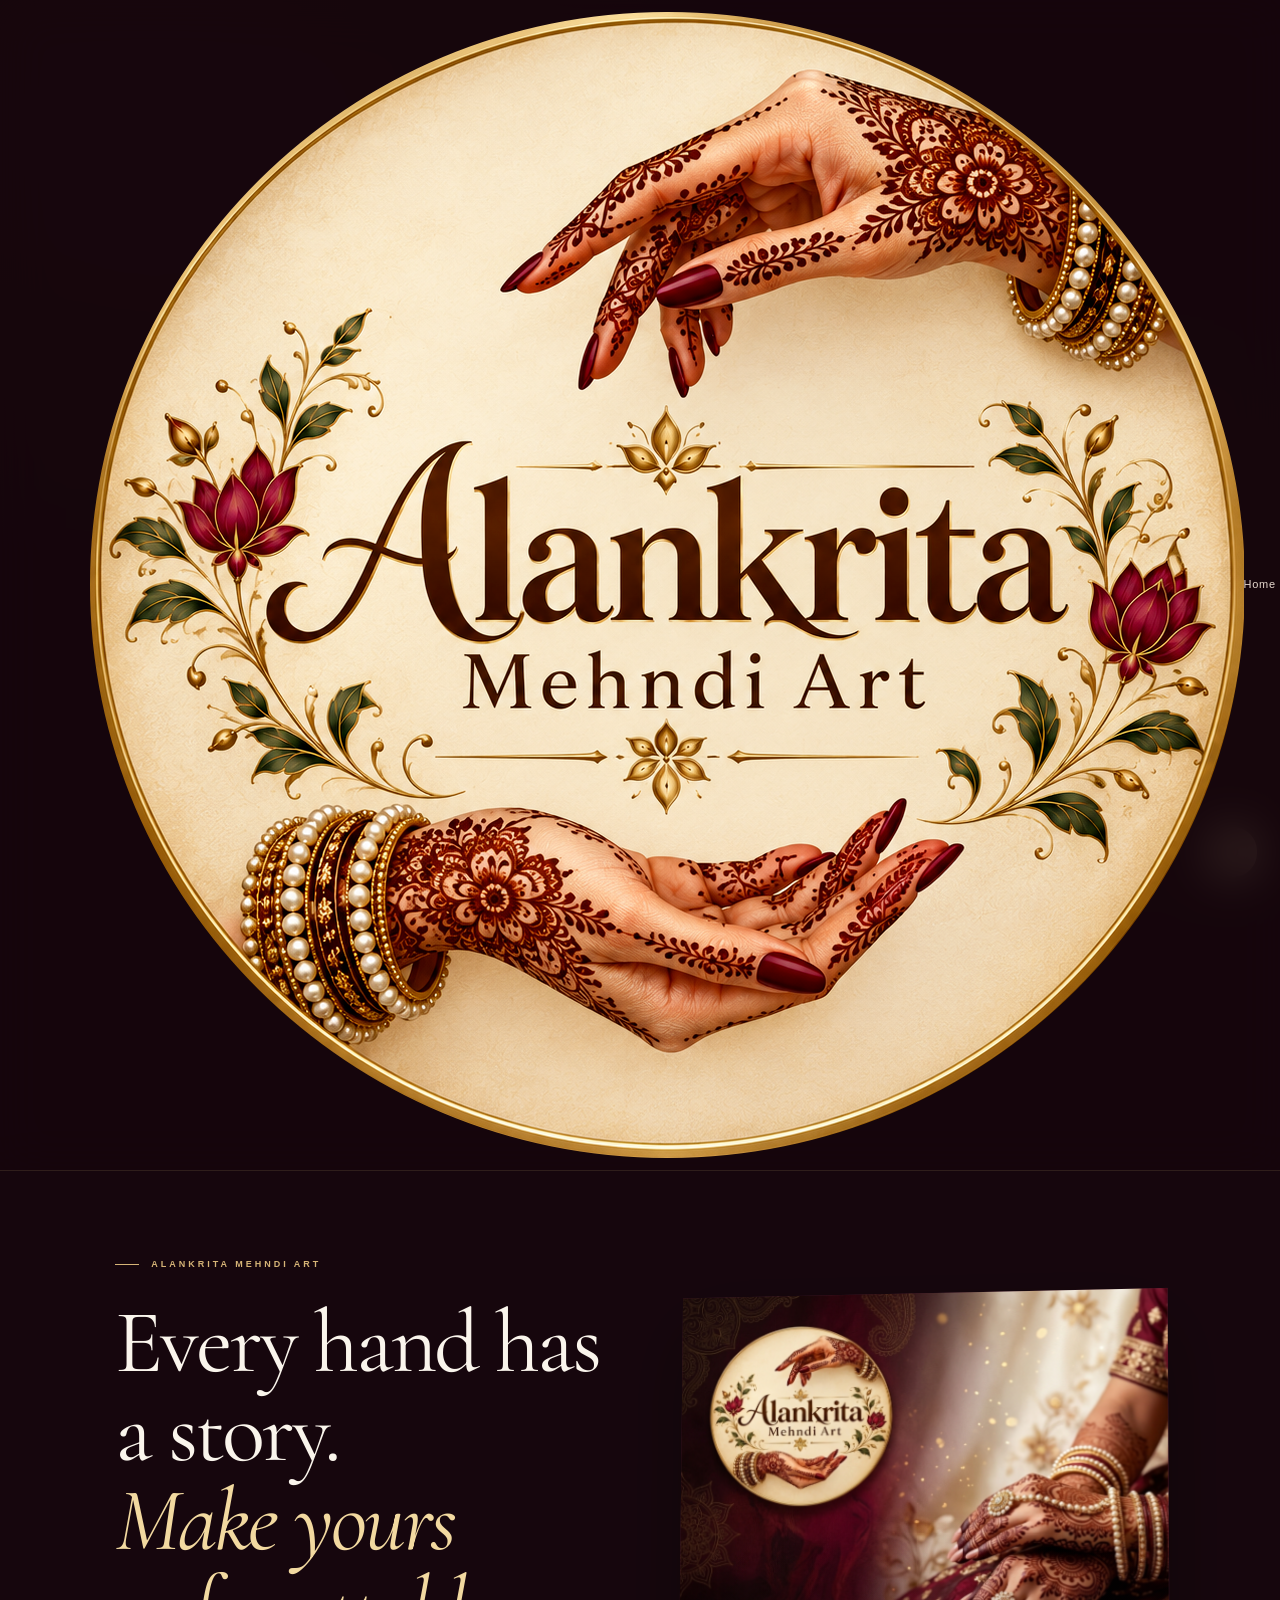
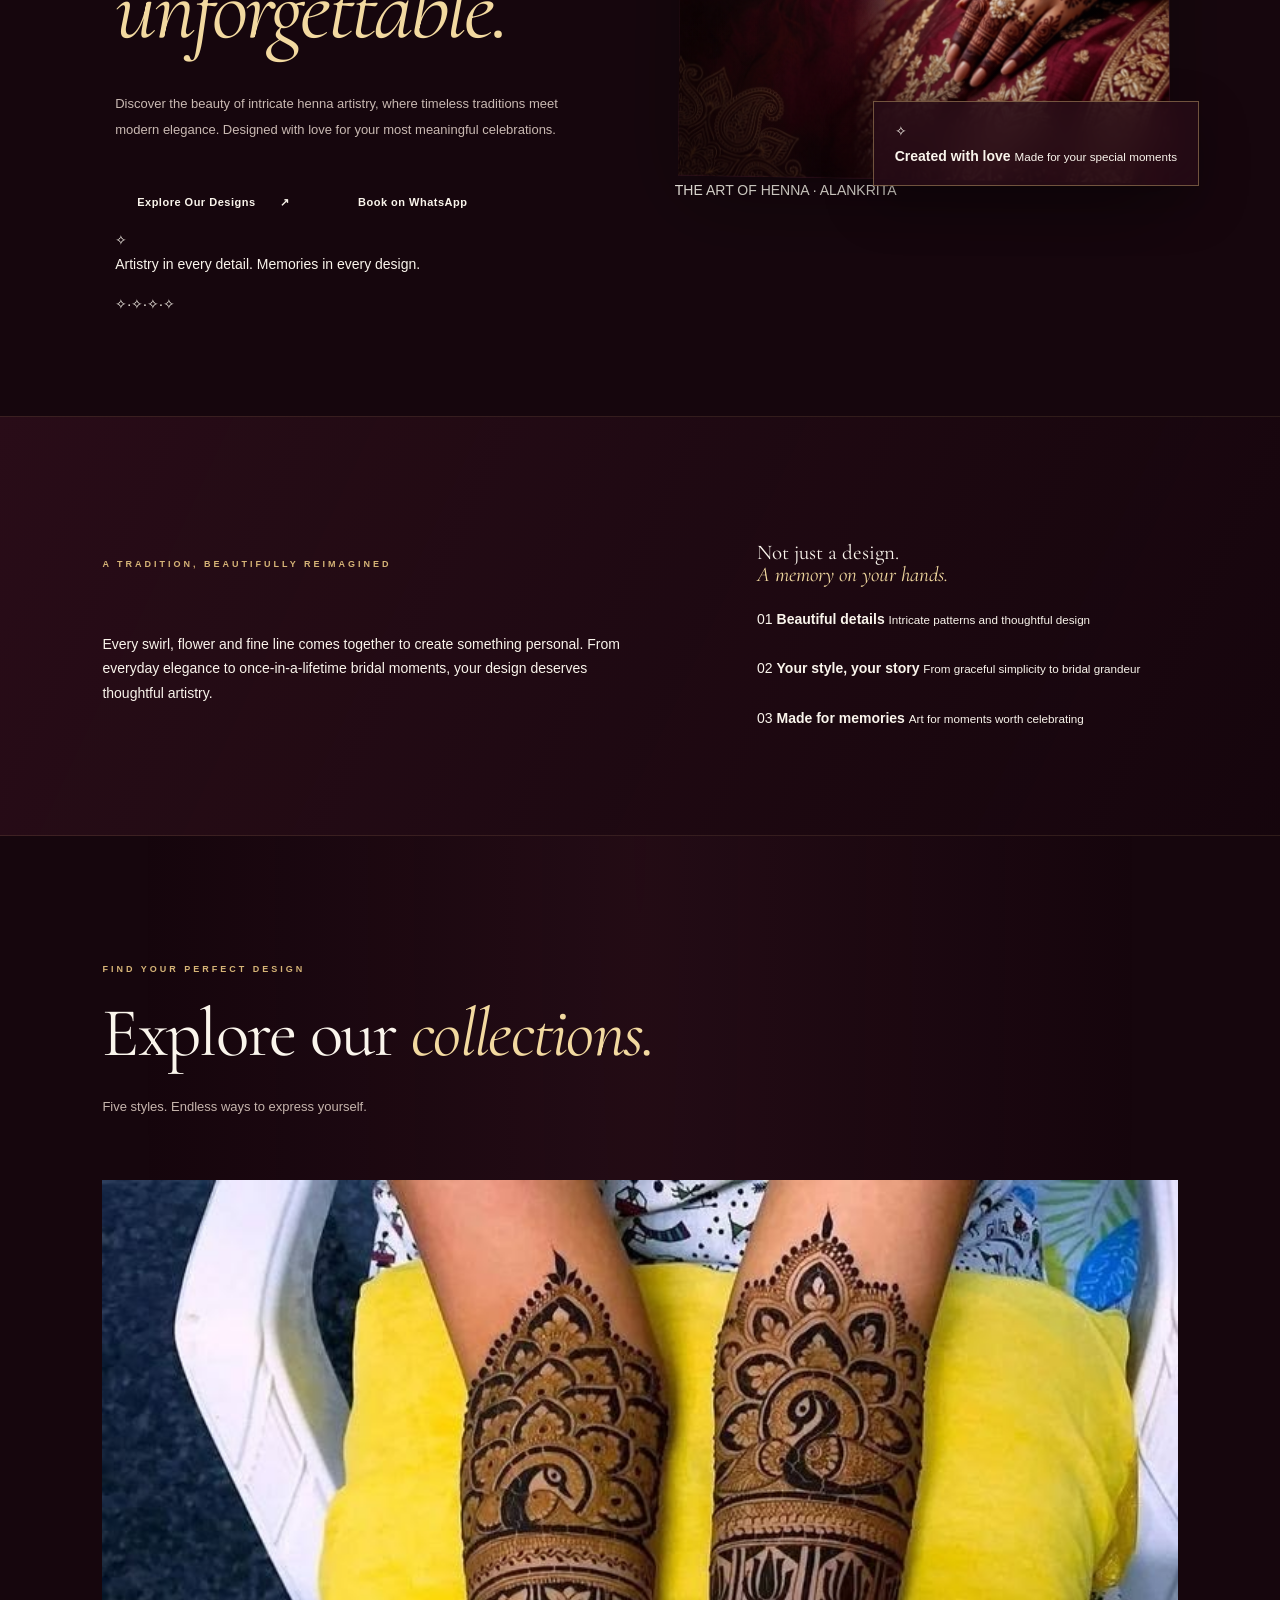
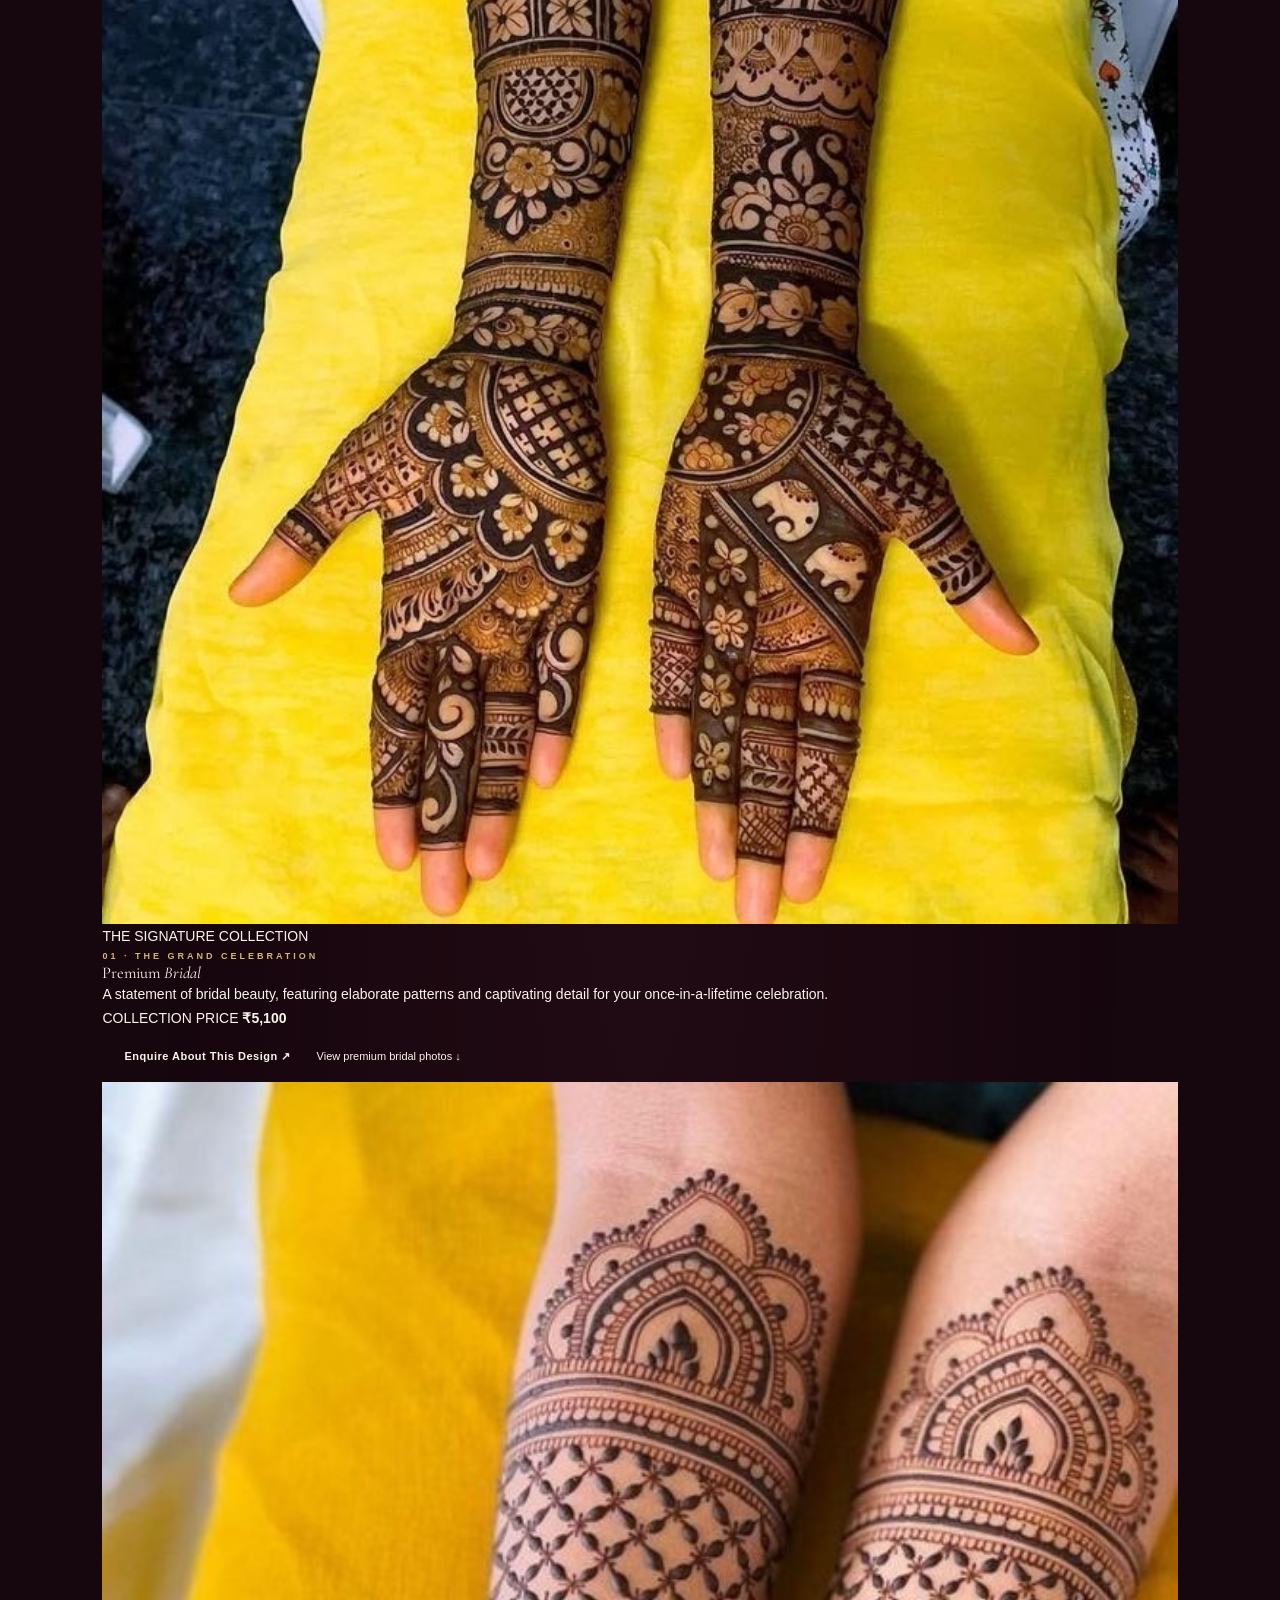
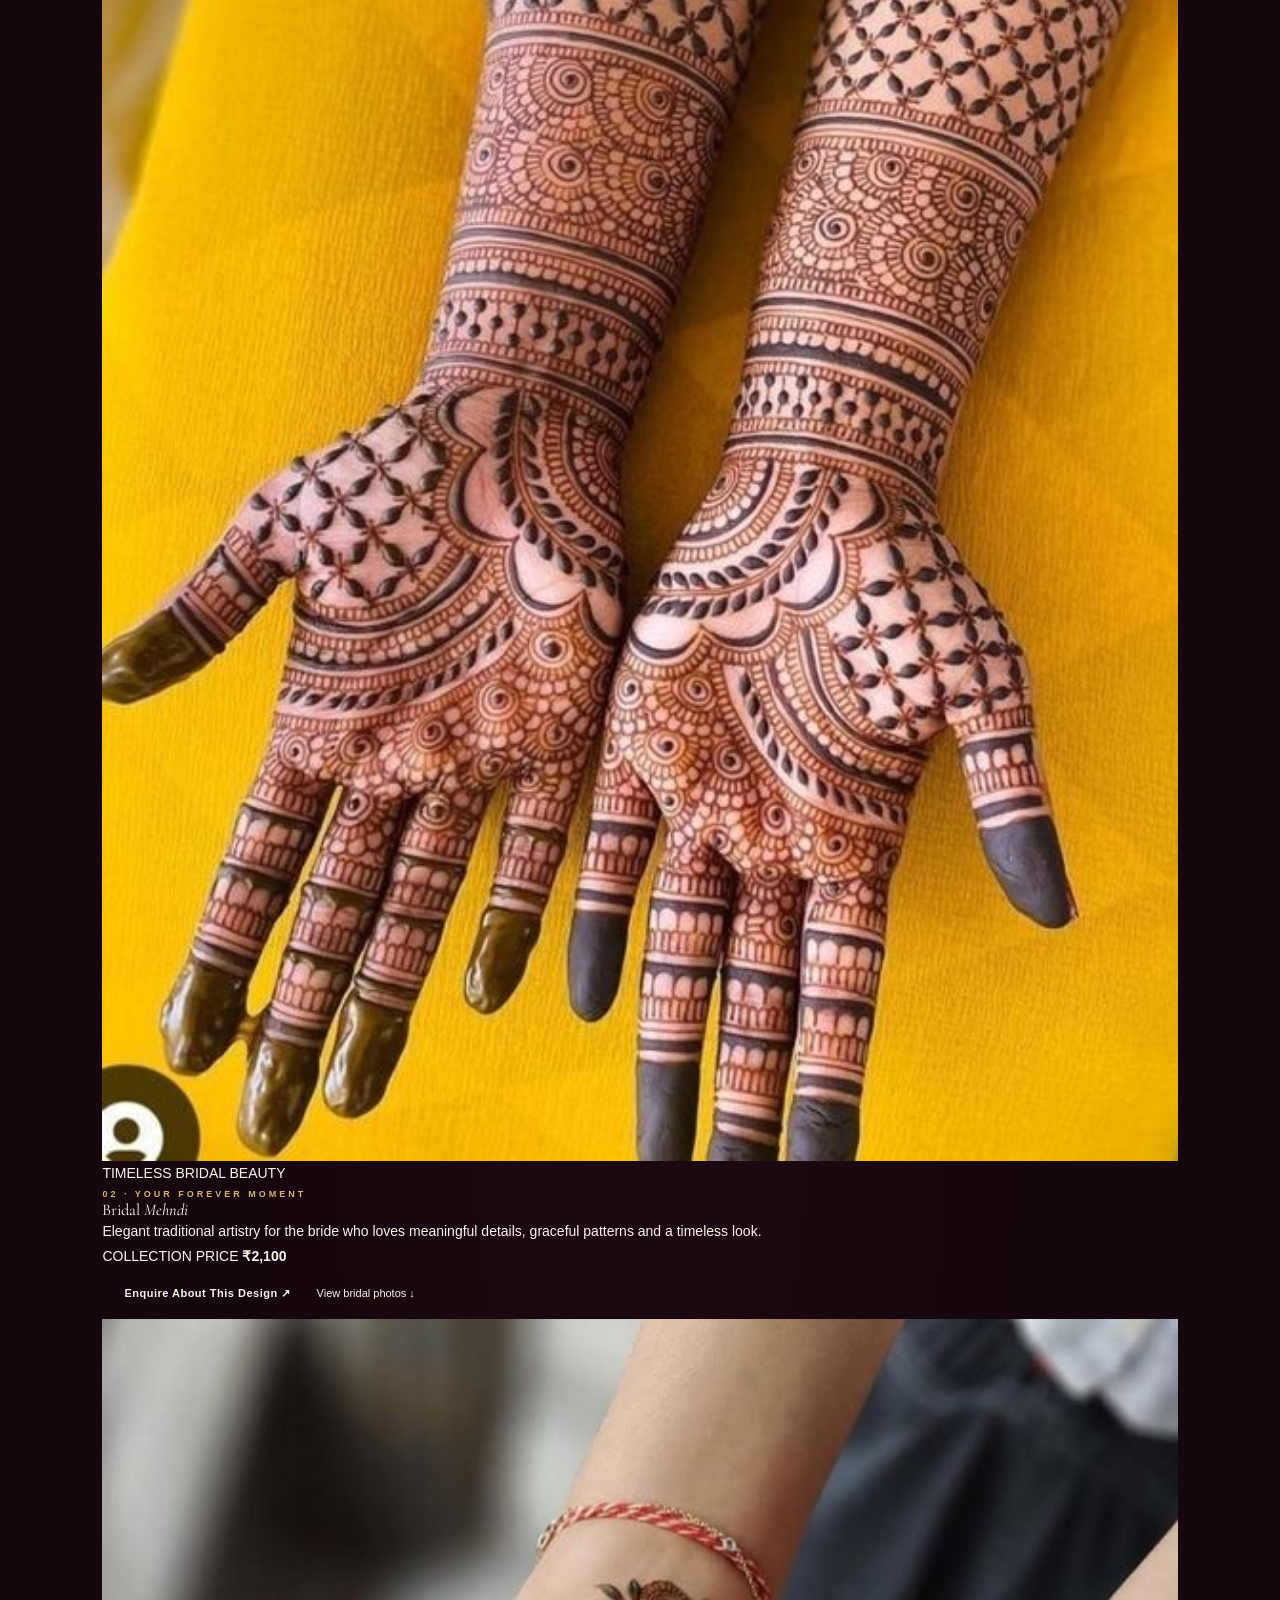
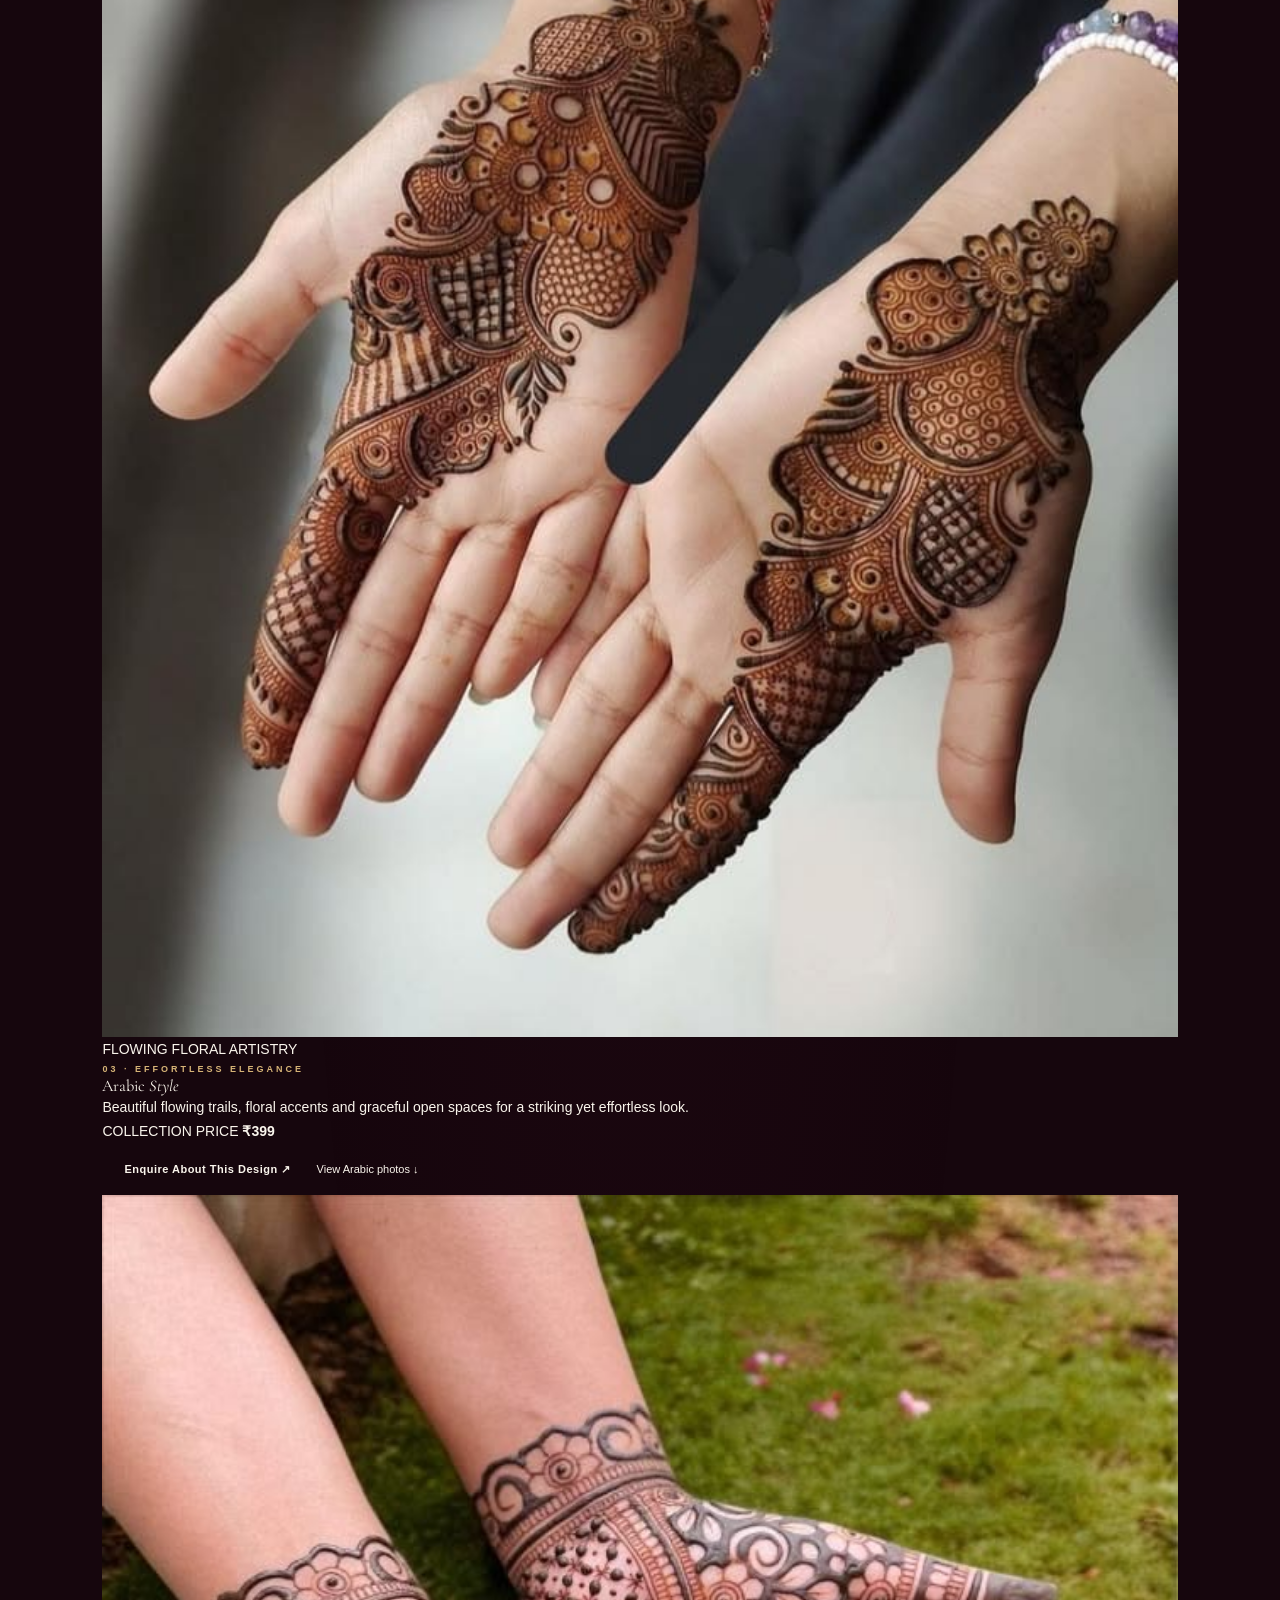
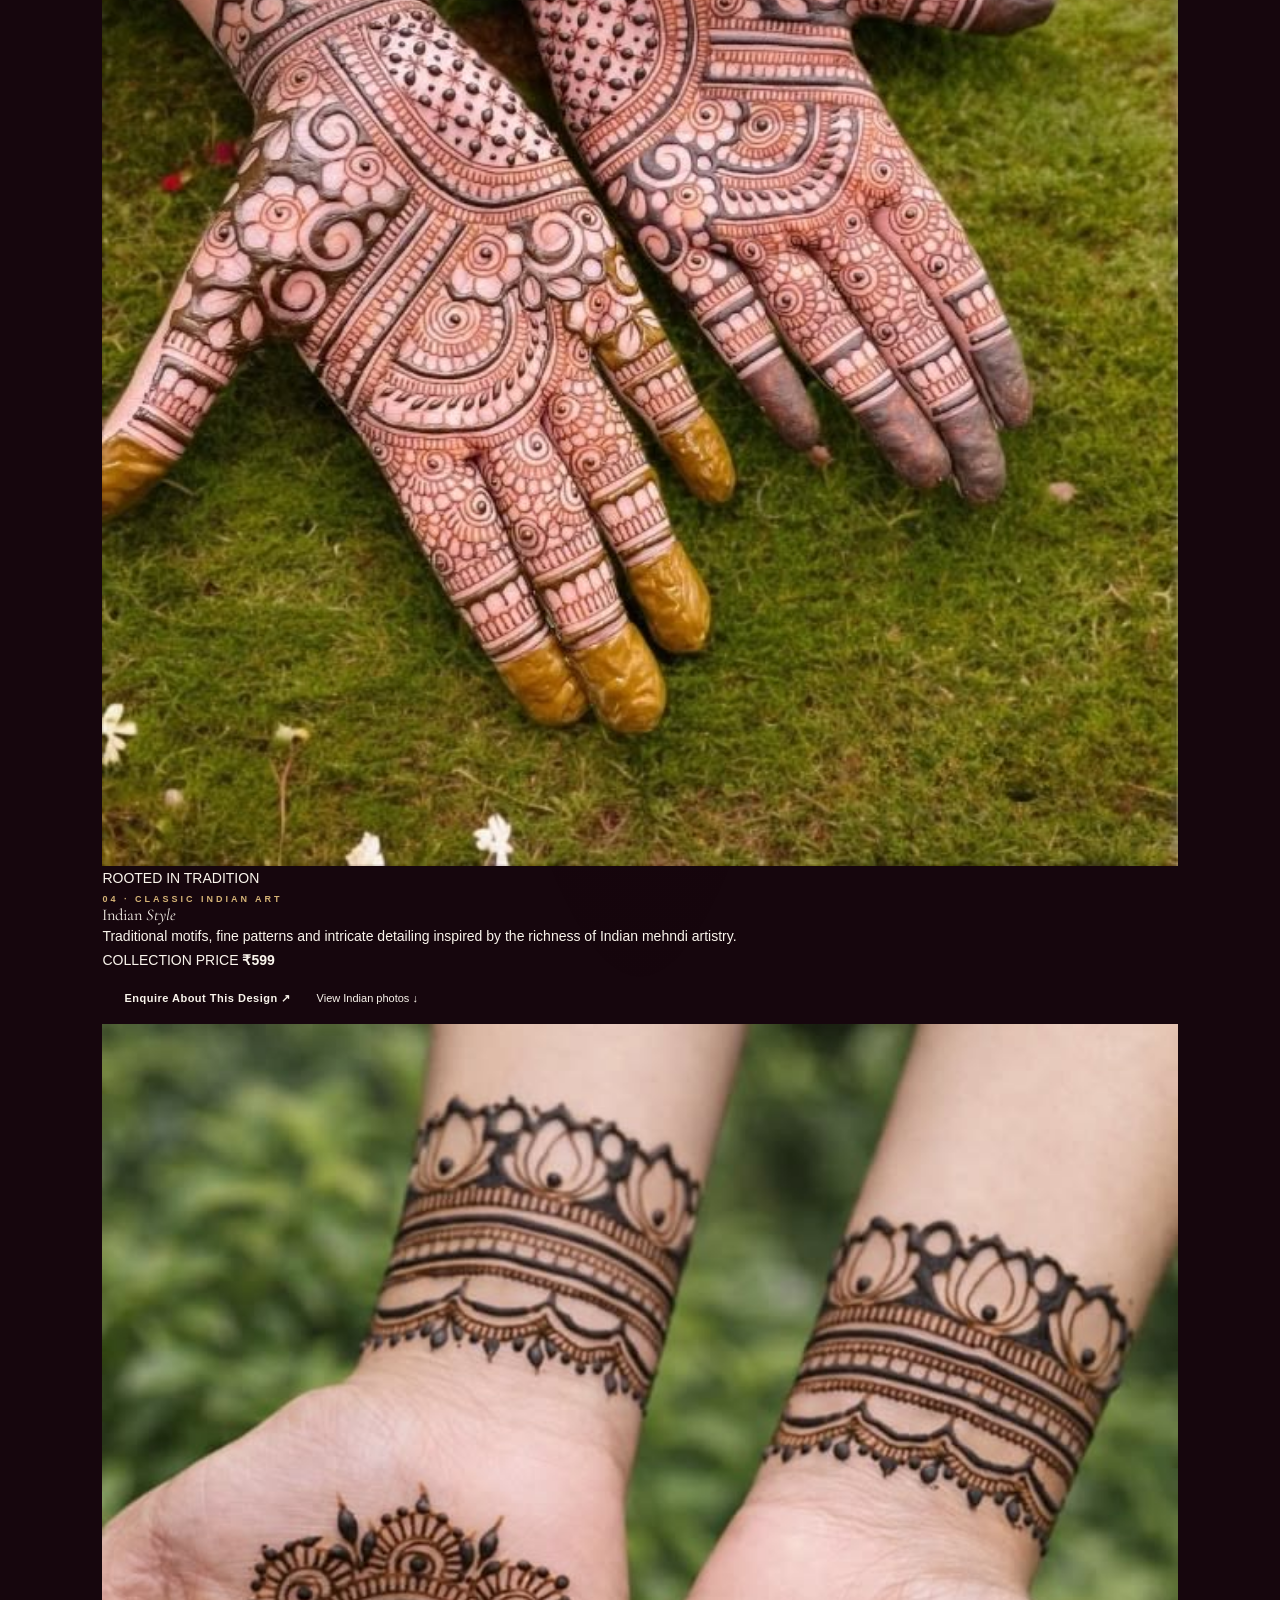
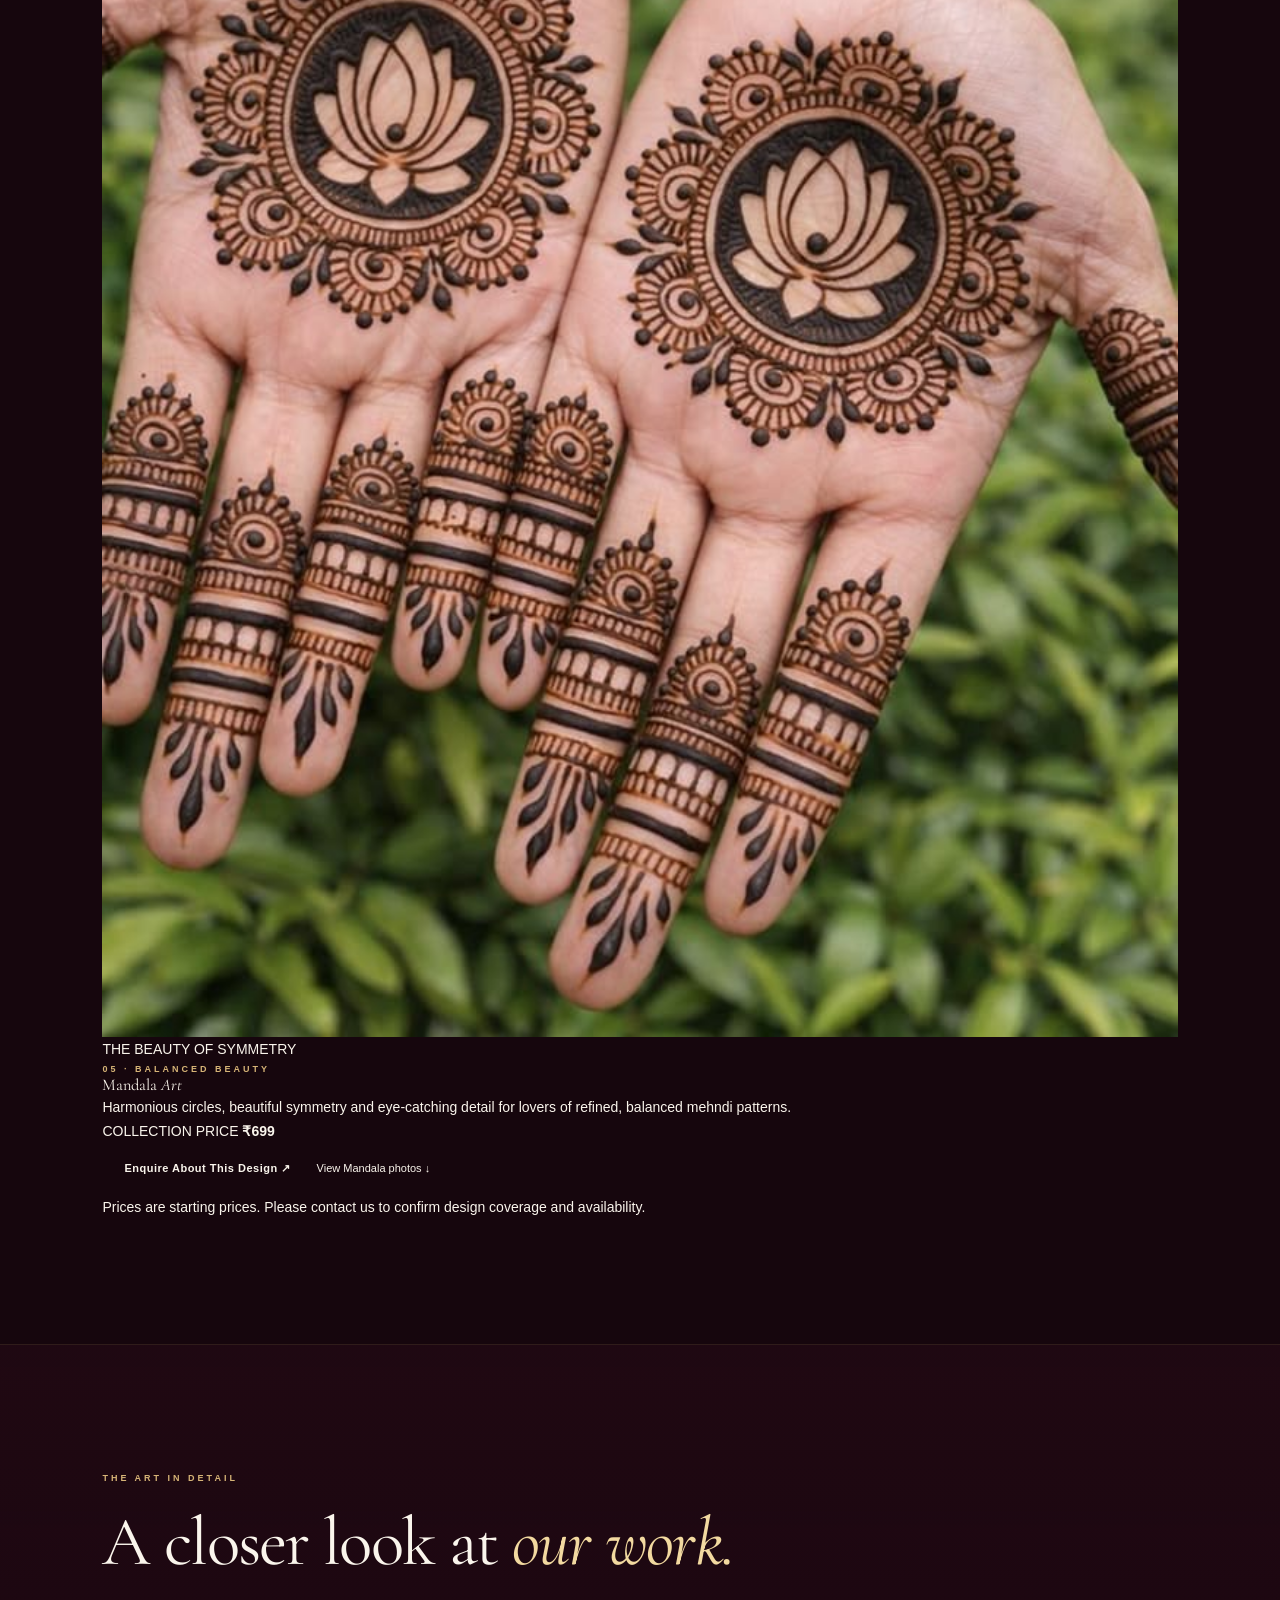
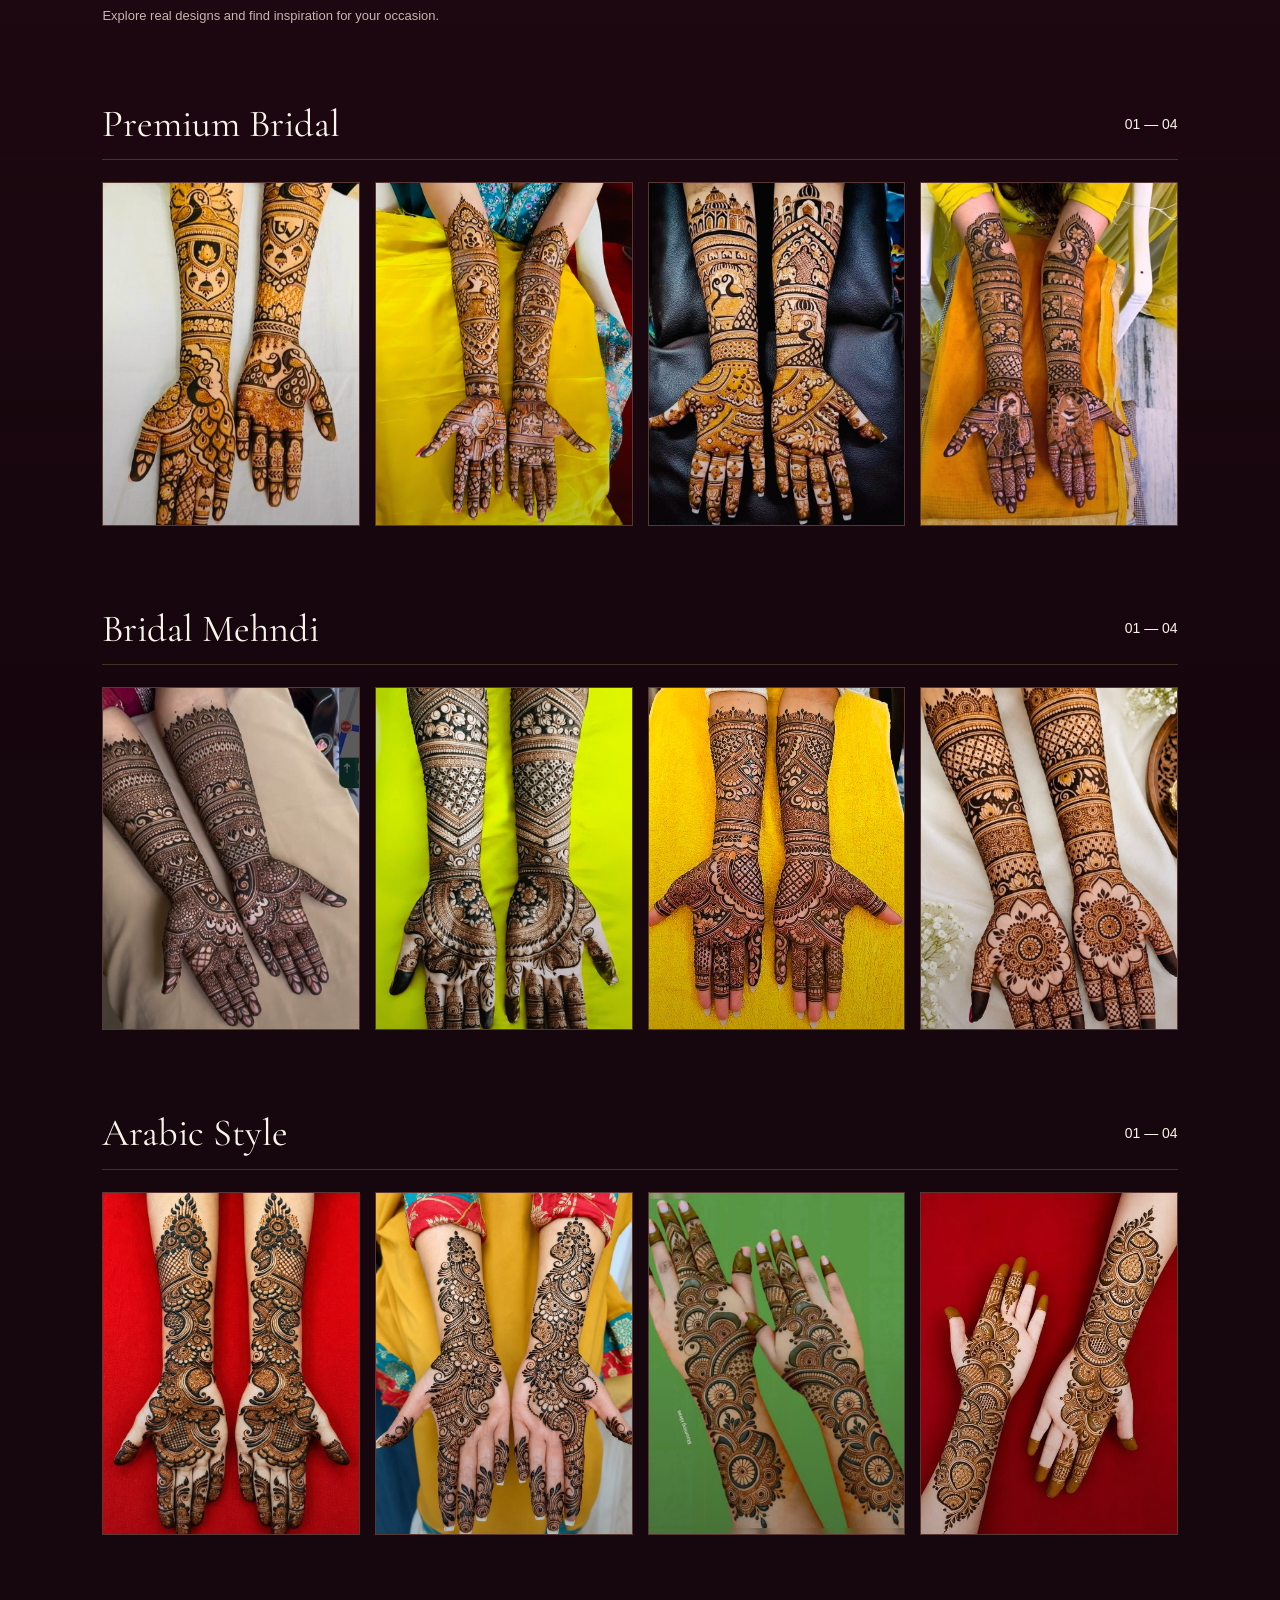
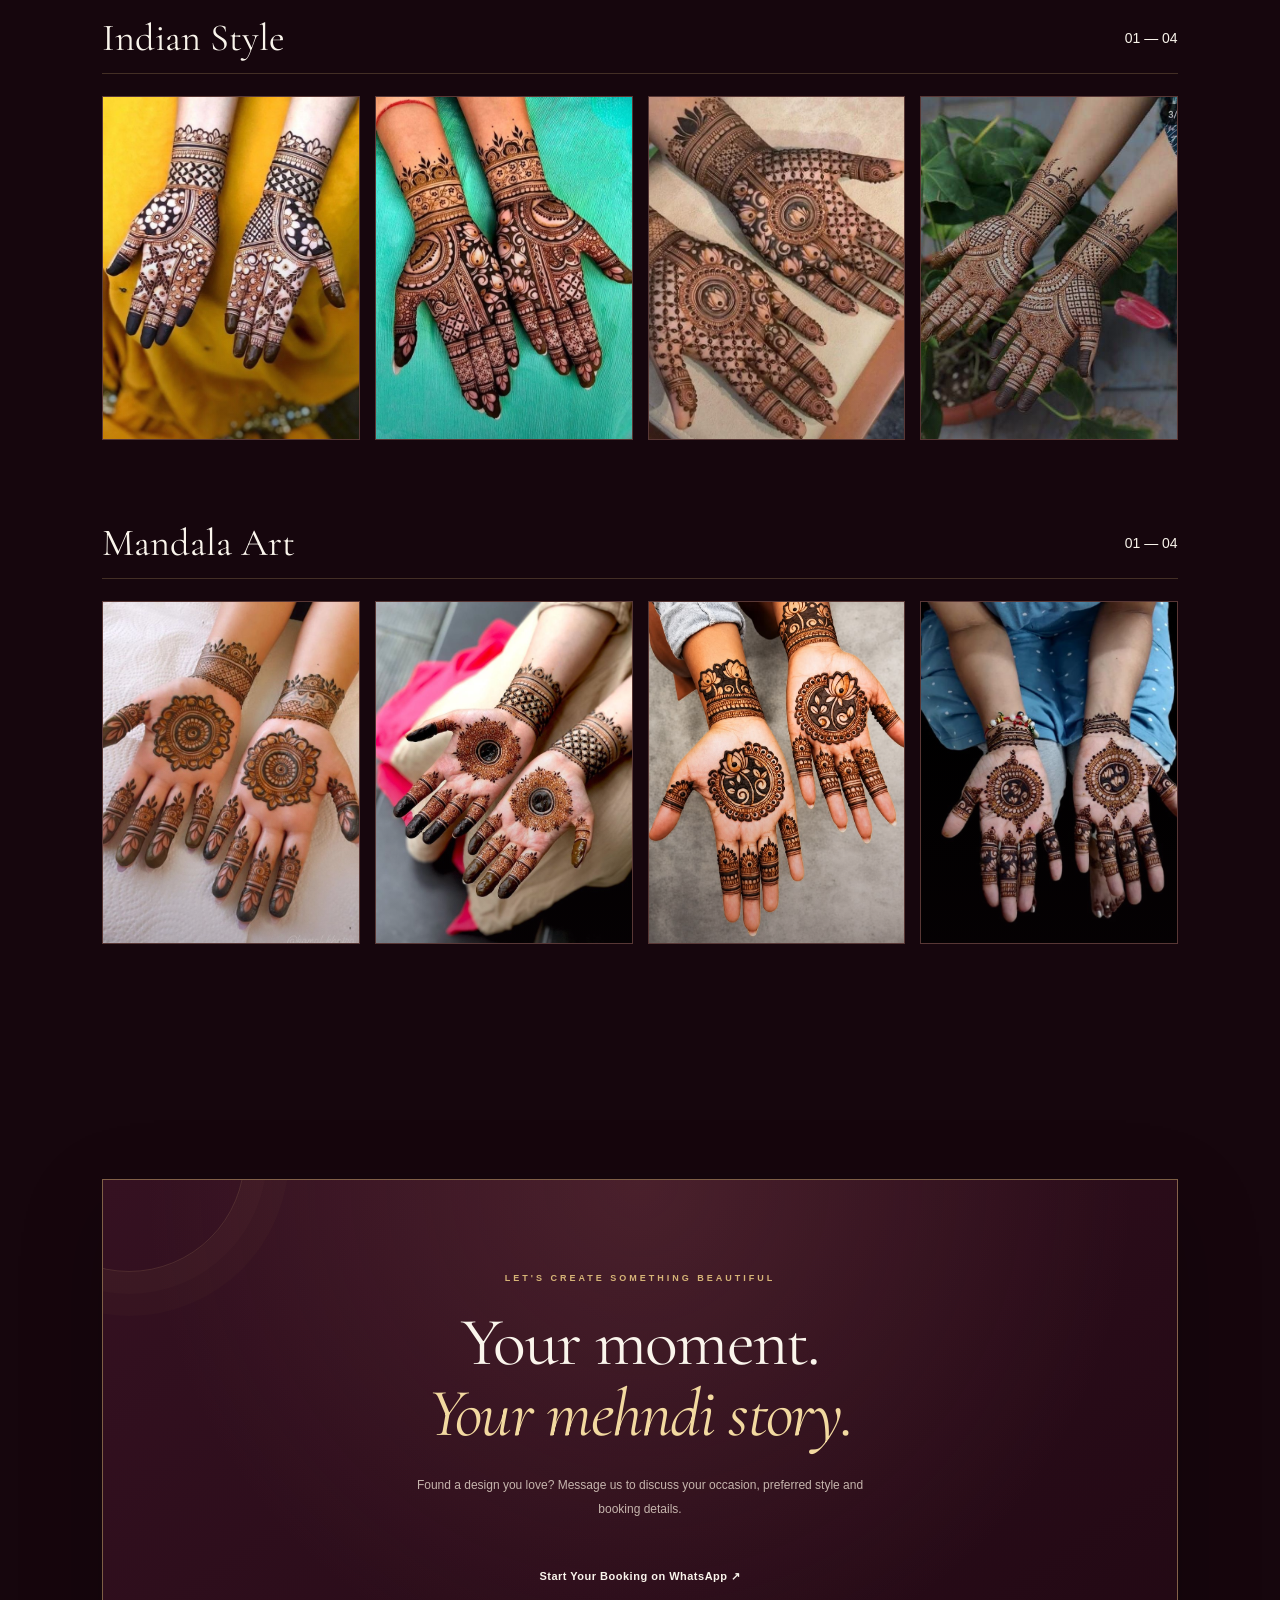
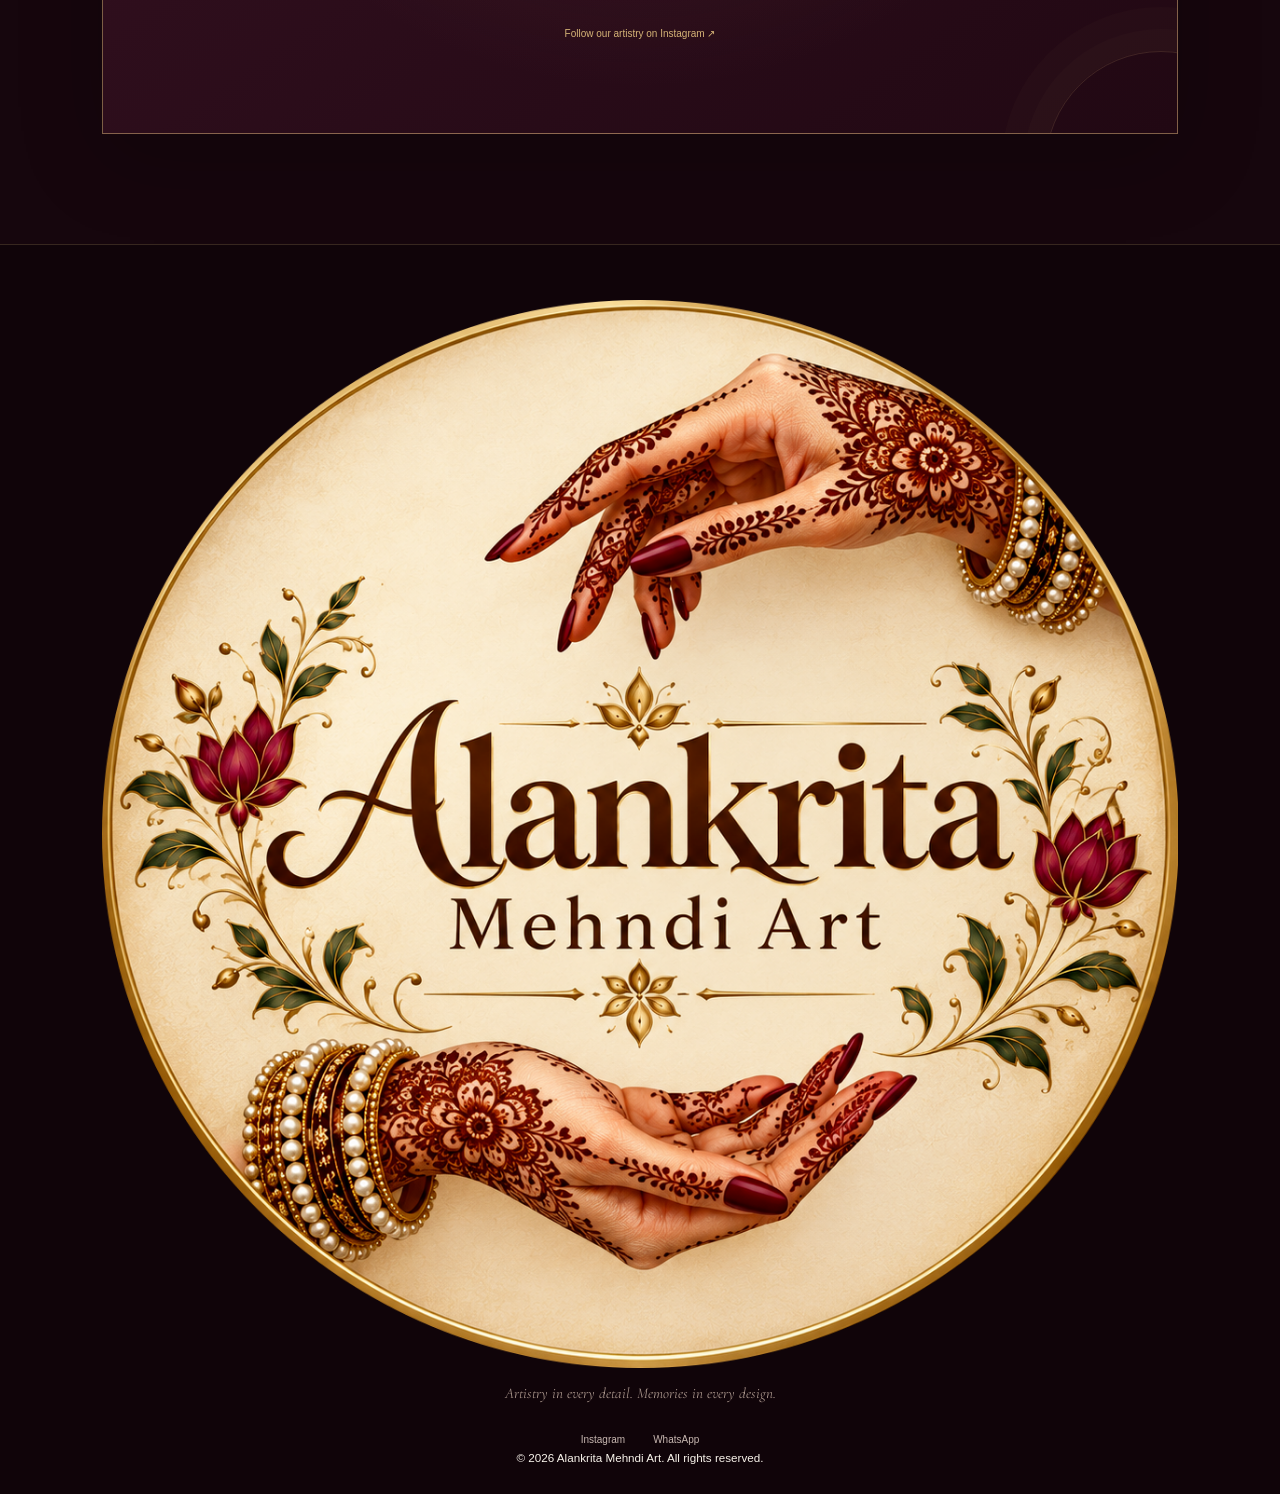
==== commit 9d313658: "Update index.html" ====
--- a/index.html
+++ b/index.html
@@ -2,240 +2,322 @@
 <html lang="en">
 <head>
   <meta charset="UTF-8">
-  <meta name="viewport" content="width=device-width, initial-scale=1.0">
-  <meta name="theme-color" content="#21120f">
-  <meta name="description" content="Alankrita Mehndi Art — luxury bridal, Arabic, Indian and mandala mehndi designs. Explore our collections and book your appointment on WhatsApp.">
-  <title>Alankrita Mehndi Art | Luxury Henna Art</title>
+  <meta name="viewport" content="width=device-width, initial-scale=1">
+  <meta name="theme-color" content="#32134f">
+  <meta name="description" content="Discover beautiful bridal, Arabic, Indian and Mandala mehndi designs by Alankrita Mehndi Art. Explore our collections and book on WhatsApp.">
+  <title>Alankrita Mehndi Art | Artistry in Every Detail</title>
+
   <link rel="preconnect" href="https://fonts.googleapis.com">
   <link rel="preconnect" href="https://fonts.gstatic.com" crossorigin>
   <link href="https://fonts.googleapis.com/css2?family=Cormorant+Garamond:wght@400;500;600;700&family=DM+Sans:wght@400;500;600;700&display=swap" rel="stylesheet">
+
   <link rel="stylesheet" href="style.css">
   <script src="script.js" defer></script>
 </head>
+
 <body>
-  <div class="page-loader" id="pageLoader" aria-hidden="true">
-    <span class="loader-mark">A</span>
-    <span>ALANKRITA</span>
+  <div class="page-loader" id="pageLoader">
+    <img src="logo.png.PNG" alt="Alankrita Mehndi Art">
+    <span>AN EXPERIENCE IN ARTISTRY</span>
   </div>
+
   <div class="ambient-background" aria-hidden="true"></div>
-  <div class="floating-decor decor-one" aria-hidden="true">✧</div>
-  <div class="floating-decor decor-two" aria-hidden="true">❋</div>
-  <div class="floating-decor decor-three" aria-hidden="true">✦</div>
+
   <header class="site-header">
     <a class="brand" href="#home" aria-label="Alankrita Mehndi Art home">
-      <span class="brand-mark">A</span>
-      <span class="brand-copy">
-        <span>ALANKRITA</span>
-        <small>MEHNDI ART</small>
-      </span>
+      <img class="brand-logo" src="logo.png.PNG" alt="Alankrita Mehndi Art logo">
     </a>
+
     <button class="menu-toggle" id="menuToggle" type="button"
-      aria-label="Open navigation" aria-expanded="false"
-      aria-controls="mainNavigation">
+      aria-label="Open menu" aria-expanded="false" aria-controls="mainNavigation">
       <span></span><span></span><span></span>
     </button>
+
     <nav class="main-nav" id="mainNavigation" aria-label="Main navigation">
       <a href="#home">Home</a>
       <a href="#collections">Collections</a>
+      <a href="#our-story">Our Story</a>
       <a href="#gallery">Gallery</a>
-      <a href="#experience">Our Art</a>
-      <a href="#booking">Book Now</a>
-      <a class="nav-booking" href="https://wa.me/919129824138" target="_blank" rel="noopener">WhatsApp ↗</a>
+      <a class="nav-booking" href="https://wa.me/919129824138" target="_blank" rel="noopener">Book Your Mehndi ↗</a>
     </nav>
   </header>
+
   <main>
+    <!-- HERO -->
     <section class="hero section-pad" id="home">
       <div class="hero-copy reveal">
-        <p class="eyebrow"><span></span> THE ART OF BEAUTIFUL BEGINNINGS</p>
-        <h1>Where tradition<br>becomes <em>art.</em></h1>
+        <p class="eyebrow"><span></span> ALANKRITA MEHNDI ART</p>
+
+        <h1>Every hand has<br>a story. <em>Make yours<br>unforgettable.</em></h1>
+
         <p class="hero-description">
-          Intricate henna, timeless traditions and unforgettable bridal beauty.
-          Every design is created to make your special moments extraordinary.
+          Discover the beauty of intricate henna artistry, where timeless
+          traditions meet modern elegance. Designed with love for your most
+          meaningful celebrations.
         </p>
+
         <div class="hero-actions">
-          <a class="button button-primary" href="#collections">Explore Collections <span>↗</span></a>
-          <a class="button button-text" href="https://wa.me/919129824138" target="_blank" rel="noopener">Book Your Mehndi</a>
-        </div>
+          <a class="button button-primary" href="#collections">
+            Explore Our Designs <span>↗</span>
+          </a>
+          <a class="button button-text" href="https://wa.me/919129824138" target="_blank" rel="noopener">
+            Book on WhatsApp
+          </a>
+        </div>
+
         <div class="hero-note">
-          <span class="hero-note-star">✳</span>
-          <span>Made with patience. Created with love.</span>
-        </div>
-      </div>
+          <span>✧</span>
+          <p>Artistry in every detail. Memories in every design.</p>
+        </div>
+      </div>
+
       <div class="hero-visual reveal">
         <div class="hero-frame-back"></div>
         <div class="hero-frame-front">
-          <img class="hero-image" src="Premium.bridal.style.JPG"
-            alt="Intricate premium bridal mehndi design">
+          <img class="hero-image" src="Cover.photo.PNG" alt="Featured mehndi artistry by Alankrita Mehndi Art">
         </div>
         <div class="hero-floating-card">
           <span class="floating-card-icon">✧</span>
-          <span><strong>Artistry in every detail</strong><small>Your story, beautifully told</small></span>
-        </div>
-        <span class="hero-visual-caption">THE BRIDAL EDITION · 01</span>
-      </div>
-    </section>
-    <section class="intro section-pad reveal">
-      <p class="eyebrow">MORE THAN MEHNDI</p>
-      <h2>A little tradition.<br><em>A lifetime of memories.</em></h2>
+          <span>
+            <strong>Created with love</strong>
+            <small>Made for your special moments</small>
+          </span>
+        </div>
+        <span class="hero-visual-caption">THE ART OF HENNA · ALANKRITA</span>
+      </div>
+    </section>
+
+    <!-- BRAND INTRO -->
+    <section class="intro section-pad reveal" id="our-story">
+      <p class="eyebrow">A TRADITION, BEAUTIFULLY REIMAGINED</p>
+      <h2>Not just a design.<br><em>A memory on your hands.</em></h2>
       <p class="intro-description">
-        From delicate Arabic trails to statement bridal patterns, we turn
-        meaningful moments into wearable works of art.
+        Every swirl, flower and fine line comes together to create something
+        personal. From everyday elegance to once-in-a-lifetime bridal moments,
+        your design deserves thoughtful artistry.
       </p>
+
       <div class="intro-details">
-        <div><span>01</span><strong>Thoughtful designs</strong><small>Details made just for you</small></div>
-        <div><span>02</span><strong>Artful precision</strong><small>Every line has a purpose</small></div>
-        <div><span>03</span><strong>Memorable moments</strong><small>Beauty for every celebration</small></div>
-      </div>
-    </section>
+        <div>
+          <span>01</span>
+          <strong>Beautiful details</strong>
+          <small>Intricate patterns and thoughtful design</small>
+        </div>
+        <div>
+          <span>02</span>
+          <strong>Your style, your story</strong>
+          <small>From graceful simplicity to bridal grandeur</small>
+        </div>
+        <div>
+          <span>03</span>
+          <strong>Made for memories</strong>
+          <small>Art for moments worth celebrating</small>
+        </div>
+      </div>
+    </section>
+
+    <!-- ALL FIVE CATEGORIES -->
     <section class="collections section-pad" id="collections">
       <div class="section-heading reveal">
         <div>
-          <p class="eyebrow">DISCOVER YOUR STYLE</p>
-          <h2>Our <em>collections</em></h2>
-        </div>
-        <p>Find the design that feels like you.</p>
-      </div>
-      <div class="collection-grid">
-        <a class="collection-card reveal" href="#premium-gallery">
-          <div class="collection-image-link">
-            <img src="Premium.bridal.style.JPG" alt="Premium bridal mehndi collection" loading="lazy">
-            <span class="collection-number">01</span>
-          </div>
-          <div class="collection-card-copy">
-            <div><h3>Premium Bridal</h3><p>Grand designs for your forever day</p></div>
-            <span class="collection-price">₹5,100</span>
-          </div>
-        </a>
-        <a class="collection-card reveal" href="#bridal-gallery">
-          <div class="collection-image-link">
-            <img src="Bridal.style.JPG" alt="Bridal mehndi collection" loading="lazy">
-            <span class="collection-number">02</span>
-          </div>
-          <div class="collection-card-copy">
-            <div><h3>Bridal Mehndi</h3><p>Classic elegance, lovingly detailed</p></div>
-            <span class="collection-price">₹2,100</span>
-          </div>
-        </a>
-        <a class="collection-card reveal" href="#arabic-gallery">
-          <div class="collection-image-link">
-            <img src="Arabic.style.JPG" alt="Arabic mehndi collection" loading="lazy">
-            <span class="collection-number">03</span>
-          </div>
-          <div class="collection-card-copy">
-            <div><h3>Arabic Style</h3><p>Flowing trails and graceful spaces</p></div>
-            <span class="collection-price">₹399</span>
-          </div>
-        </a>
-        <a class="collection-card reveal" href="#indian-gallery">
-          <div class="collection-image-link">
-            <img src="Indian.style.JPG" alt="Indian mehndi collection" loading="lazy">
-            <span class="collection-number">04</span>
-          </div>
-          <div class="collection-card-copy">
-            <div><h3>Indian Style</h3><p>Traditional patterns rich in detail</p></div>
-            <span class="collection-price">₹599</span>
-          </div>
-        </a>
-        <a class="collection-card reveal" href="#mandala-gallery">
-          <div class="collection-image-link">
-            <img src="Mandala.style.JPG" alt="Mandala mehndi collection" loading="lazy">
-            <span class="collection-number">05</span>
-          </div>
-          <div class="collection-card-copy">
-            <div><h3>Mandala Art</h3><p>Beautiful symmetry and balance</p></div>
-            <span class="collection-price">₹699</span>
-          </div>
-        </a>
-      </div>
-      <p class="price-note">Prices shown are starting prices. Final pricing may depend on design and coverage.</p>
-    </section>
+          <p class="eyebrow">FIND YOUR PERFECT DESIGN</p>
+          <h2>Explore our <em>collections.</em></h2>
+        </div>
+        <p>Five styles. Endless ways to express yourself.</p>
+      </div>
+
+      <!-- PREMIUM BRIDAL -->
+      <article class="collection-feature reveal" id="premium-bridal">
+        <div class="collection-feature-image">
+          <img src="Premium.bridal.style.JPG" alt="Premium bridal mehndi design" loading="lazy">
+          <span class="image-label">THE SIGNATURE COLLECTION</span>
+        </div>
+        <div class="collection-feature-copy">
+          <p class="eyebrow">01 · THE GRAND CELEBRATION</p>
+          <h3>Premium <em>Bridal</em></h3>
+          <p>
+            A statement of bridal beauty, featuring elaborate patterns and
+            captivating detail for your once-in-a-lifetime celebration.
+          </p>
+          <div class="price-panel">
+            <span>COLLECTION PRICE</span>
+            <strong>₹5,100</strong>
+          </div>
+          <a class="button button-primary" href="https://wa.me/919129824138?text=Hello%20Alankrita%20Mehndi%20Art%2C%20I%27m%20interested%20in%20Premium%20Bridal%20mehndi%20starting%20at%20Rs.%205100." target="_blank" rel="noopener">Enquire About This Design ↗</a>
+          <a class="text-link" href="#premium-gallery">View premium bridal photos ↓</a>
+        </div>
+      </article>
+
+      <!-- BRIDAL -->
+      <article class="collection-feature collection-feature-reverse reveal" id="bridal">
+        <div class="collection-feature-image">
+          <img src="Bridal.style.JPG" alt="Traditional bridal mehndi design" loading="lazy">
+          <span class="image-label">TIMELESS BRIDAL BEAUTY</span>
+        </div>
+        <div class="collection-feature-copy">
+          <p class="eyebrow">02 · YOUR FOREVER MOMENT</p>
+          <h3>Bridal <em>Mehndi</em></h3>
+          <p>
+            Elegant traditional artistry for the bride who loves meaningful
+            details, graceful patterns and a timeless look.
+          </p>
+          <div class="price-panel">
+            <span>COLLECTION PRICE</span>
+            <strong>₹2,100</strong>
+          </div>
+          <a class="button button-primary" href="https://wa.me/919129824138?text=Hello%20Alankrita%20Mehndi%20Art%2C%20I%27m%20interested%20in%20Bridal%20Mehndi%20starting%20at%20Rs.%202100." target="_blank" rel="noopener">Enquire About This Design ↗</a>
+          <a class="text-link" href="#bridal-gallery">View bridal photos ↓</a>
+        </div>
+      </article>
+
+      <!-- ARABIC -->
+      <article class="collection-feature reveal" id="arabic">
+        <div class="collection-feature-image">
+          <img src="Arabic.style.JPG" alt="Arabic mehndi design with flowing floral patterns" loading="lazy">
+          <span class="image-label">FLOWING FLORAL ARTISTRY</span>
+        </div>
+        <div class="collection-feature-copy">
+          <p class="eyebrow">03 · EFFORTLESS ELEGANCE</p>
+          <h3>Arabic <em>Style</em></h3>
+          <p>
+            Beautiful flowing trails, floral accents and graceful open spaces
+            for a striking yet effortless look.
+          </p>
+          <div class="price-panel">
+            <span>COLLECTION PRICE</span>
+            <strong>₹399</strong>
+          </div>
+          <a class="button button-primary" href="https://wa.me/919129824138?text=Hello%20Alankrita%20Mehndi%20Art%2C%20I%27m%20interested%20in%20Arabic%20Style%20mehndi%20starting%20at%20Rs.%20399." target="_blank" rel="noopener">Enquire About This Design ↗</a>
+          <a class="text-link" href="#arabic-gallery">View Arabic photos ↓</a>
+        </div>
+      </article>
+
+      <!-- INDIAN -->
+      <article class="collection-feature collection-feature-reverse reveal" id="indian">
+        <div class="collection-feature-image">
+          <img src="Indian.style.JPG" alt="Traditional Indian mehndi patterns" loading="lazy">
+          <span class="image-label">ROOTED IN TRADITION</span>
+        </div>
+        <div class="collection-feature-copy">
+          <p class="eyebrow">04 · CLASSIC INDIAN ART</p>
+          <h3>Indian <em>Style</em></h3>
+          <p>
+            Traditional motifs, fine patterns and intricate detailing inspired
+            by the richness of Indian mehndi artistry.
+          </p>
+          <div class="price-panel">
+            <span>COLLECTION PRICE</span>
+            <strong>₹599</strong>
+          </div>
+          <a class="button button-primary" href="https://wa.me/919129824138?text=Hello%20Alankrita%20Mehndi%20Art%2C%20I%27m%20interested%20in%20Indian%20Style%20mehndi%20starting%20at%20Rs.%20599." target="_blank" rel="noopener">Enquire About This Design ↗</a>
+          <a class="text-link" href="#indian-gallery">View Indian photos ↓</a>
+        </div>
+      </article>
+
+      <!-- MANDALA -->
+      <article class="collection-feature reveal" id="mandala">
+        <div class="collection-feature-image">
+          <img src="Mandala.style.JPG" alt="Symmetrical mandala mehndi art" loading="lazy">
+          <span class="image-label">THE BEAUTY OF SYMMETRY</span>
+        </div>
+        <div class="collection-feature-copy">
+          <p class="eyebrow">05 · BALANCED BEAUTY</p>
+          <h3>Mandala <em>Art</em></h3>
+          <p>
+            Harmonious circles, beautiful symmetry and eye-catching detail
+            for lovers of refined, balanced mehndi patterns.
+          </p>
+          <div class="price-panel">
+            <span>COLLECTION PRICE</span>
+            <strong>₹699</strong>
+          </div>
+          <a class="button button-primary" href="https://wa.me/919129824138?text=Hello%20Alankrita%20Mehndi%20Art%2C%20I%27m%20interested%20in%20Mandala%20mehndi%20starting%20at%20Rs.%20699." target="_blank" rel="noopener">Enquire About This Design ↗</a>
+          <a class="text-link" href="#mandala-gallery">View Mandala photos ↓</a>
+        </div>
+      </article>
+
+      <p class="price-note">Prices are starting prices. Please contact us to confirm design coverage and availability.</p>
+    </section>
+
+    <!-- PHOTO GALLERIES -->
     <section class="gallery-showcase section-pad" id="gallery">
       <div class="section-heading reveal">
         <div>
-          <p class="eyebrow">A CLOSER LOOK</p>
-          <h2>Made by hand.<br><em>Remembered forever.</em></h2>
-        </div>
-        <p>Tap any photograph to view it in detail.</p>
-      </div>
+          <p class="eyebrow">THE ART IN DETAIL</p>
+          <h2>A closer look at <em>our work.</em></h2>
+        </div>
+        <p>Explore real designs and find inspiration for your occasion.</p>
+      </div>
+
       <div class="gallery-collection reveal" id="premium-gallery">
         <div class="gallery-title"><h3>Premium Bridal</h3><span>01 — 04</span></div>
         <div class="gallery-grid">
-          <button class="gallery-tile" type="button" data-gallery="premium" data-index="0" aria-label="View premium bridal design 1"><img src="Premium.bridal.1.jpg" alt="Premium bridal mehndi design 1" loading="lazy"></button>
-          <button class="gallery-tile" type="button" data-gallery="premium" data-index="1" aria-label="View premium bridal design 2"><img src="Premium.bridal.2.jpg" alt="Premium bridal mehndi design 2" loading="lazy"></button>
-          <button class="gallery-tile" type="button" data-gallery="premium" data-index="2" aria-label="View premium bridal design 3"><img src="Premium.bridal.3.jpg" alt="Premium bridal mehndi design 3" loading="lazy"></button>
-          <button class="gallery-tile" type="button" data-gallery="premium" data-index="3" aria-label="View premium bridal design 4"><img src="Premium.bridal.4.JPG" alt="Premium bridal mehndi design 4" loading="lazy"></button>
-        </div>
-      </div>
+          <button class="gallery-tile" type="button" data-gallery="premium" data-index="0" aria-label="View premium bridal photo 1"><img src="Premium.bridal.1.jpg" alt="Premium bridal mehndi photo 1" loading="lazy"></button>
+          <button class="gallery-tile" type="button" data-gallery="premium" data-index="1" aria-label="View premium bridal photo 2"><img src="Premium.bridal.2.jpg" alt="Premium bridal mehndi photo 2" loading="lazy"></button>
+          <button class="gallery-tile" type="button" data-gallery="premium" data-index="2" aria-label="View premium bridal photo 3"><img src="Premium.bridal.3.jpg" alt="Premium bridal mehndi photo 3" loading="lazy"></button>
+          <button class="gallery-tile" type="button" data-gallery="premium" data-index="3" aria-label="View premium bridal photo 4"><img src="Premium.bridal.4.JPG" alt="Premium bridal mehndi photo 4" loading="lazy"></button>
+        </div>
+      </div>
+
       <div class="gallery-collection reveal" id="bridal-gallery">
         <div class="gallery-title"><h3>Bridal Mehndi</h3><span>01 — 04</span></div>
         <div class="gallery-grid">
-          <button class="gallery-tile" type="button" data-gallery="bridal" data-index="0" aria-label="View bridal design 1"><img src="Bridal.1.JPG" alt="Bridal mehndi design 1" loading="lazy"></button>
-          <button class="gallery-tile" type="button" data-gallery="bridal" data-index="1" aria-label="View bridal design 2"><img src="Bridal.2.jpg" alt="Bridal mehndi design 2" loading="lazy"></button>
-          <button class="gallery-tile" type="button" data-gallery="bridal" data-index="2" aria-label="View bridal design 3"><img src="Bridal.3.jpg" alt="Bridal mehndi design 3" loading="lazy"></button>
-          <button class="gallery-tile" type="button" data-gallery="bridal" data-index="3" aria-label="View bridal design 4"><img src="Bridal.4.jpg" alt="Bridal mehndi design 4" loading="lazy"></button>
-        </div>
-      </div>
+          <button class="gallery-tile" type="button" data-gallery="bridal" data-index="0" aria-label="View bridal photo 1"><img src="Bridal.1.JPG" alt="Bridal mehndi photo 1" loading="lazy"></button>
+          <button class="gallery-tile" type="button" data-gallery="bridal" data-index="1" aria-label="View bridal photo 2"><img src="Bridal.2.jpg" alt="Bridal mehndi photo 2" loading="lazy"></button>
+          <button class="gallery-tile" type="button" data-gallery="bridal" data-index="2" aria-label="View bridal photo 3"><img src="Bridal.3.jpg" alt="Bridal mehndi photo 3" loading="lazy"></button>
+          <button class="gallery-tile" type="button" data-gallery="bridal" data-index="3" aria-label="View bridal photo 4"><img src="Bridal.4.jpg" alt="Bridal mehndi photo 4" loading="lazy"></button>
+        </div>
+      </div>
+
       <div class="gallery-collection reveal" id="arabic-gallery">
         <div class="gallery-title"><h3>Arabic Style</h3><span>01 — 04</span></div>
         <div class="gallery-grid">
-          <button class="gallery-tile" type="button" data-gallery="arabic" data-index="0" aria-label="View Arabic design 1"><img src="Arabic.1.JPG" alt="Arabic mehndi design 1" loading="lazy"></button>
-          <button class="gallery-tile" type="button" data-gallery="arabic" data-index="1" aria-label="View Arabic design 2"><img src="Arabic.2.JPG" alt="Arabic mehndi design 2" loading="lazy"></button>
-          <button class="gallery-tile" type="button" data-gallery="arabic" data-index="2" aria-label="View Arabic design 3"><img src="Arabic.3.JPG" alt="Arabic mehndi design 3" loading="lazy"></button>
-          <button class="gallery-tile" type="button" data-gallery="arabic" data-index="3" aria-label="View Arabic design 4"><img src="Arabic.4.JPG" alt="Arabic mehndi design 4" loading="lazy"></button>
-        </div>
-      </div>
+          <button class="gallery-tile" type="button" data-gallery="arabic" data-index="0" aria-label="View Arabic photo 1"><img src="Arabic.1.JPG" alt="Arabic mehndi photo 1" loading="lazy"></button>
+          <button class="gallery-tile" type="button" data-gallery="arabic" data-index="1" aria-label="View Arabic photo 2"><img src="Arabic.2.JPG" alt="Arabic mehndi photo 2" loading="lazy"></button>
+          <button class="gallery-tile" type="button" data-gallery="arabic" data-index="2" aria-label="View Arabic photo 3"><img src="Arabic.3.JPG" alt="Arabic mehndi photo 3" loading="lazy"></button>
+          <button class="gallery-tile" type="button" data-gallery="arabic" data-index="3" aria-label="View Arabic photo 4"><img src="Arabic.4.JPG" alt="Arabic mehndi photo 4" loading="lazy"></button>
+        </div>
+      </div>
+
       <div class="gallery-collection reveal" id="indian-gallery">
         <div class="gallery-title"><h3>Indian Style</h3><span>01 — 04</span></div>
         <div class="gallery-grid">
-          <button class="gallery-tile" type="button" data-gallery="indian" data-index="0" aria-label="View Indian design 1"><img src="Indian.1.JPG" alt="Indian mehndi design 1" loading="lazy"></button>
-          <button class="gallery-tile" type="button" data-gallery="indian" data-index="1" aria-label="View Indian design 2"><img src="Indian.2.JPG" alt="Indian mehndi design 2" loading="lazy"></button>
-          <button class="gallery-tile" type="button" data-gallery="indian" data-index="2" aria-label="View Indian design 3"><img src="Indian.3.JPG" alt="Indian mehndi design 3" loading="lazy"></button>
-          <button class="gallery-tile" type="button" data-gallery="indian" data-index="3" aria-label="View Indian design 4"><img src="Indian.4.JPG" alt="Indian mehndi design 4" loading="lazy"></button>
-        </div>
-      </div>
+          <button class="gallery-tile" type="button" data-gallery="indian" data-index="0" aria-label="View Indian photo 1"><img src="Indian.1.JPG" alt="Indian mehndi photo 1" loading="lazy"></button>
+          <button class="gallery-tile" type="button" data-gallery="indian" data-index="1" aria-label="View Indian photo 2"><img src="Indian.2.JPG" alt="Indian mehndi photo 2" loading="lazy"></button>
+          <button class="gallery-tile" type="button" data-gallery="indian" data-index="2" aria-label="View Indian photo 3"><img src="Indian.3.JPG" alt="Indian mehndi photo 3" loading="lazy"></button>
+          <button class="gallery-tile" type="button" data-gallery="indian" data-index="3" aria-label="View Indian photo 4"><img src="Indian.4.JPG" alt="Indian mehndi photo 4" loading="lazy"></button>
+        </div>
+      </div>
+
       <div class="gallery-collection reveal" id="mandala-gallery">
         <div class="gallery-title"><h3>Mandala Art</h3><span>01 — 04</span></div>
         <div class="gallery-grid">
-          <button class="gallery-tile" type="button" data-gallery="mandala" data-index="0" aria-label="View Mandala design 1"><img src="Mandal.1.JPG" alt="Mandala mehndi design 1" loading="lazy"></button>
-          <button class="gallery-tile" type="button" data-gallery="mandala" data-index="1" aria-label="View Mandala design 2"><img src="Mandal.2.JPG" alt="Mandala mehndi design 2" loading="lazy"></button>
-          <button class="gallery-tile" type="button" data-gallery="mandala" data-index="2" aria-label="View Mandala design 3"><img src="Mandal.3.JPG" alt="Mandala mehndi design 3" loading="lazy"></button>
-          <button class="gallery-tile" type="button" data-gallery="mandala" data-index="3" aria-label="View Mandala design 4"><img src="Mandal.4.JPG" alt="Mandala mehndi design 4" loading="lazy"></button>
-        </div>
-      </div>
-    </section>
-    <section class="experience section-pad" id="experience">
-      <div class="experience-visual reveal">
-        <img src="Bridal.style.JPG" alt="Detailed henna artistry" loading="lazy">
-      </div>
-      <div class="experience-copy reveal">
-        <p class="eyebrow">THE ALANKRITA EXPERIENCE</p>
-        <h2>Every detail<br>has a <em>meaning.</em></h2>
-        <p>
-          Mehndi is more than a design. It is a part of your celebrations,
-          your memories and your story. We bring care and creativity to every pattern.
-        </p>
-        <a class="button button-primary" href="https://wa.me/919129824138" target="_blank" rel="noopener">Let's Create Yours ↗</a>
-      </div>
-    </section>
-    <section class="quote-section section-pad reveal">
-      <span class="quote-symbol">“</span>
-      <blockquote>Some moments pass.<br>Some become <em>part of your story.</em></blockquote>
-      <p>LET YOUR MEHNDI TELL YOUR STORY</p>
-    </section>
+          <button class="gallery-tile" type="button" data-gallery="mandala" data-index="0" aria-label="View Mandala photo 1"><img src="Mandal.1.JPG" alt="Mandala mehndi photo 1" loading="lazy"></button>
+          <button class="gallery-tile" type="button" data-gallery="mandala" data-index="1" aria-label="View Mandala photo 2"><img src="Mandal.2.JPG" alt="Mandala mehndi photo 2" loading="lazy"></button>
+          <button class="gallery-tile" type="button" data-gallery="mandala" data-index="2" aria-label="View Mandala photo 3"><img src="Mandal.3.JPG" alt="Mandala mehndi photo 3" loading="lazy"></button>
+          <button class="gallery-tile" type="button" data-gallery="mandala" data-index="3" aria-label="View Mandala photo 4"><img src="Mandal.4.JPG" alt="Mandala mehndi photo 4" loading="lazy"></button>
+        </div>
+      </div>
+    </section>
+
+    <!-- FINAL BOOKING SECTION -->
     <section class="booking section-pad" id="booking">
       <div class="booking-card reveal">
-        <p class="eyebrow">YOUR SPECIAL MOMENT STARTS HERE</p>
-        <h2>Let's make it <em>beautiful.</em></h2>
-        <p>Tell us about your occasion and the design you love. Reach out to discuss your booking.</p>
-        <a class="button button-primary" href="https://wa.me/919129824138?text=Hello%20Alankrita%20Mehndi%20Art%2C%20I%27d%20like%20to%20enquire%20about%20a%20booking." target="_blank" rel="noopener">Book on WhatsApp ↗</a>
-        <a class="booking-instagram" href="https://www.instagram.com/balaji_mehandi_art_banglore/" target="_blank" rel="noopener">Or explore us on Instagram ↗</a>
+        <p class="eyebrow">LET'S CREATE SOMETHING BEAUTIFUL</p>
+        <h2>Your moment.<br><em>Your mehndi story.</em></h2>
+        <p>
+          Found a design you love? Message us to discuss your occasion,
+          preferred style and booking details.
+        </p>
+        <a class="button button-primary" href="https://wa.me/919129824138?text=Hello%20Alankrita%20Mehndi%20Art%2C%20I%27d%20like%20to%20enquire%20about%20a%20booking." target="_blank" rel="noopener">Start Your Booking on WhatsApp ↗</a>
+        <a class="booking-instagram" href="https://www.instagram.com/balaji_mehandi_art_banglore/" target="_blank" rel="noopener">Follow our artistry on Instagram ↗</a>
       </div>
     </section>
   </main>
+
   <footer class="site-footer">
     <a class="brand footer-brand" href="#home">
-      <span class="brand-mark">A</span>
-      <span class="brand-copy"><span>ALANKRITA</span><small>MEHNDI ART</small></span>
+      <img class="brand-logo" src="logo.png.PNG" alt="Alankrita Mehndi Art logo">
     </a>
     <p>Artistry in every detail. Memories in every design.</p>
     <div class="footer-links">
@@ -244,15 +326,17 @@
     </div>
     <small>© <span id="currentYear"></span> Alankrita Mehndi Art. All rights reserved.</small>
   </footer>
-  <a class="floating-whatsapp" href="https://wa.me/919129824138" target="_blank" rel="noopener" aria-label="Chat with us on WhatsApp">✆</a>
-  <dialog class="lightbox" id="lightbox" aria-label="Mehndi image viewer">
-    <button id="lightboxClose" class="lightbox-close" type="button" aria-label="Close image viewer">×</button>
-    <button id="lightboxPrev" class="lightbox-arrow lightbox-prev" type="button" aria-label="Previous image">‹</button>
+
+  <a class="floating-whatsapp" href="https://wa.me/919129824138" target="_blank" rel="noopener" aria-label="Chat with Alankrita Mehndi Art on WhatsApp">✆</a>
+
+  <dialog class="lightbox" id="lightbox" aria-label="Mehndi photo viewer">
+    <button id="lightboxClose" class="lightbox-close" type="button" aria-label="Close photo">×</button>
+    <button id="lightboxPrev" class="lightbox-arrow lightbox-prev" type="button" aria-label="Previous photo">‹</button>
     <figure>
       <img id="lightboxImage" src="" alt="Selected mehndi design">
       <figcaption id="lightboxCaption"></figcaption>
     </figure>
-    <button id="lightboxNext" class="lightbox-arrow lightbox-next" type="button" aria-label="Next image">›</button>
+    <button id="lightboxNext" class="lightbox-arrow lightbox-next" type="button" aria-label="Next photo">›</button>
   </dialog>
 </body>
 </html>
